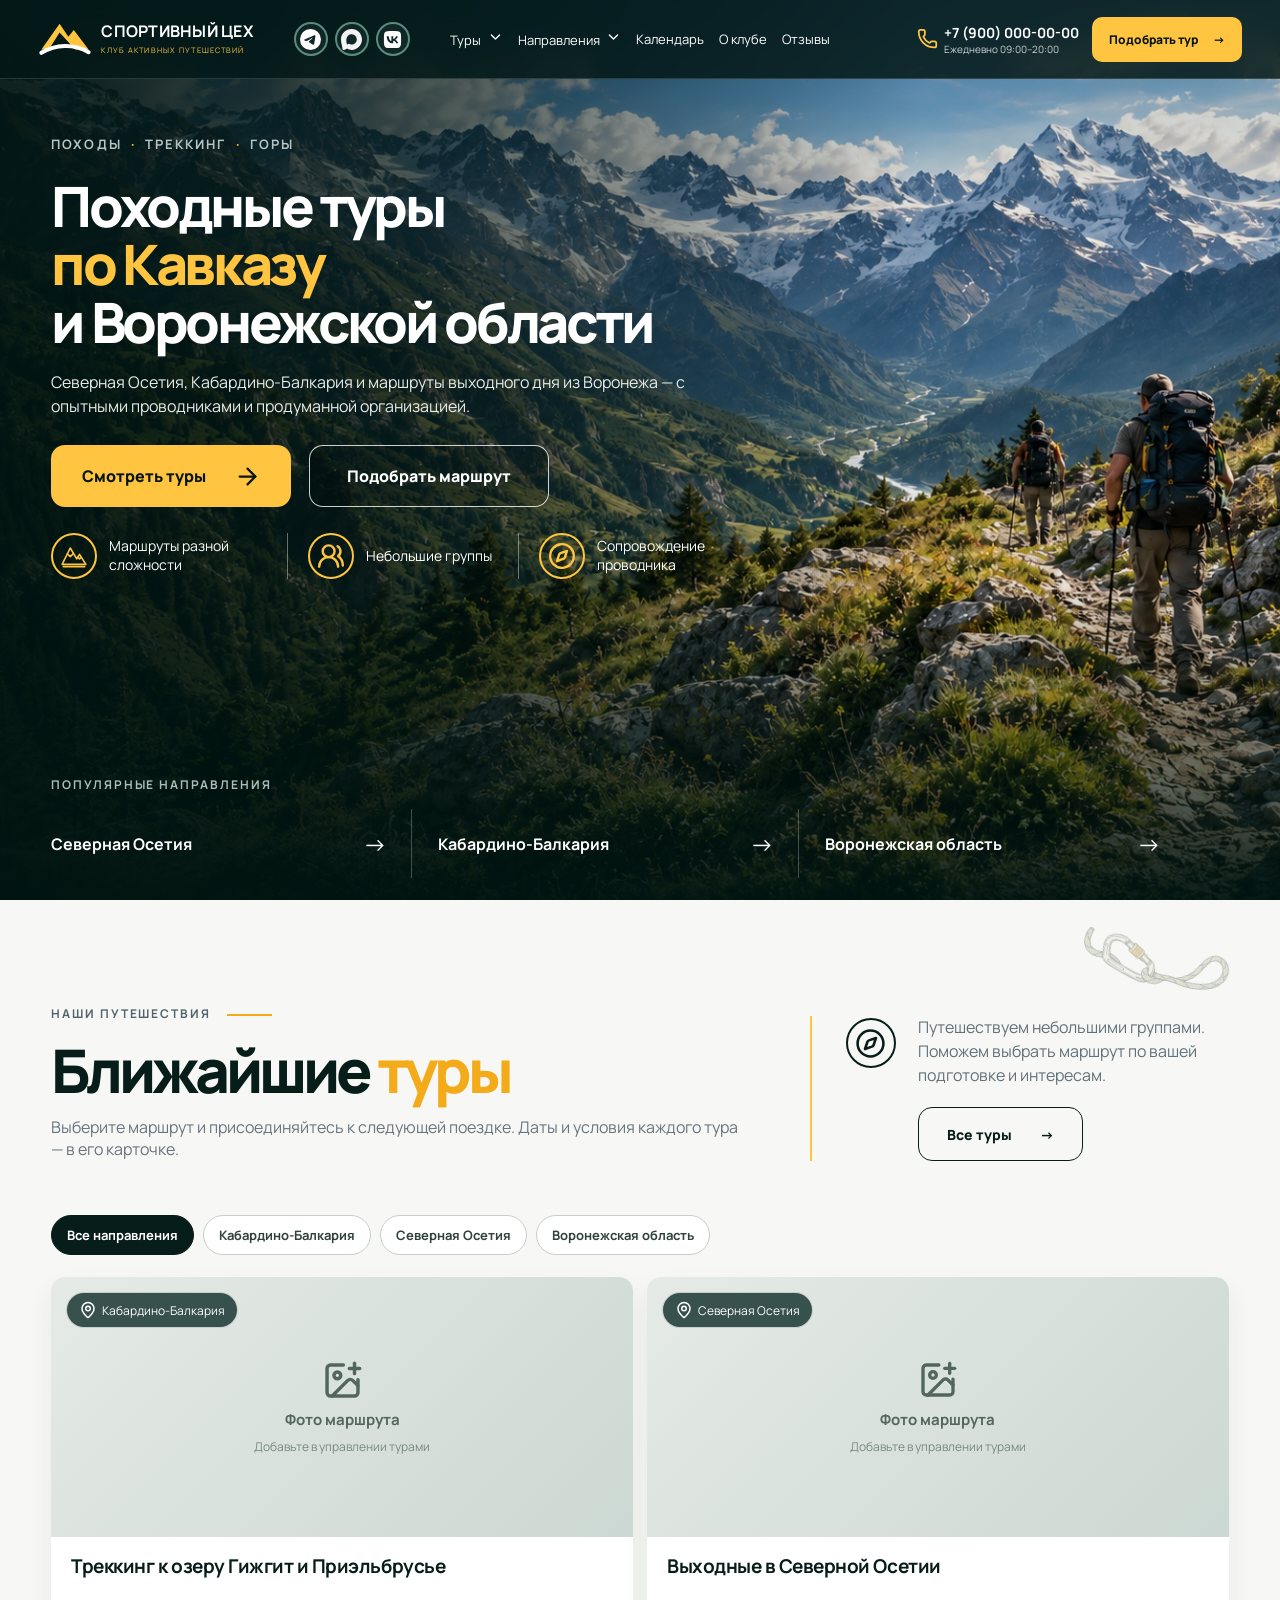
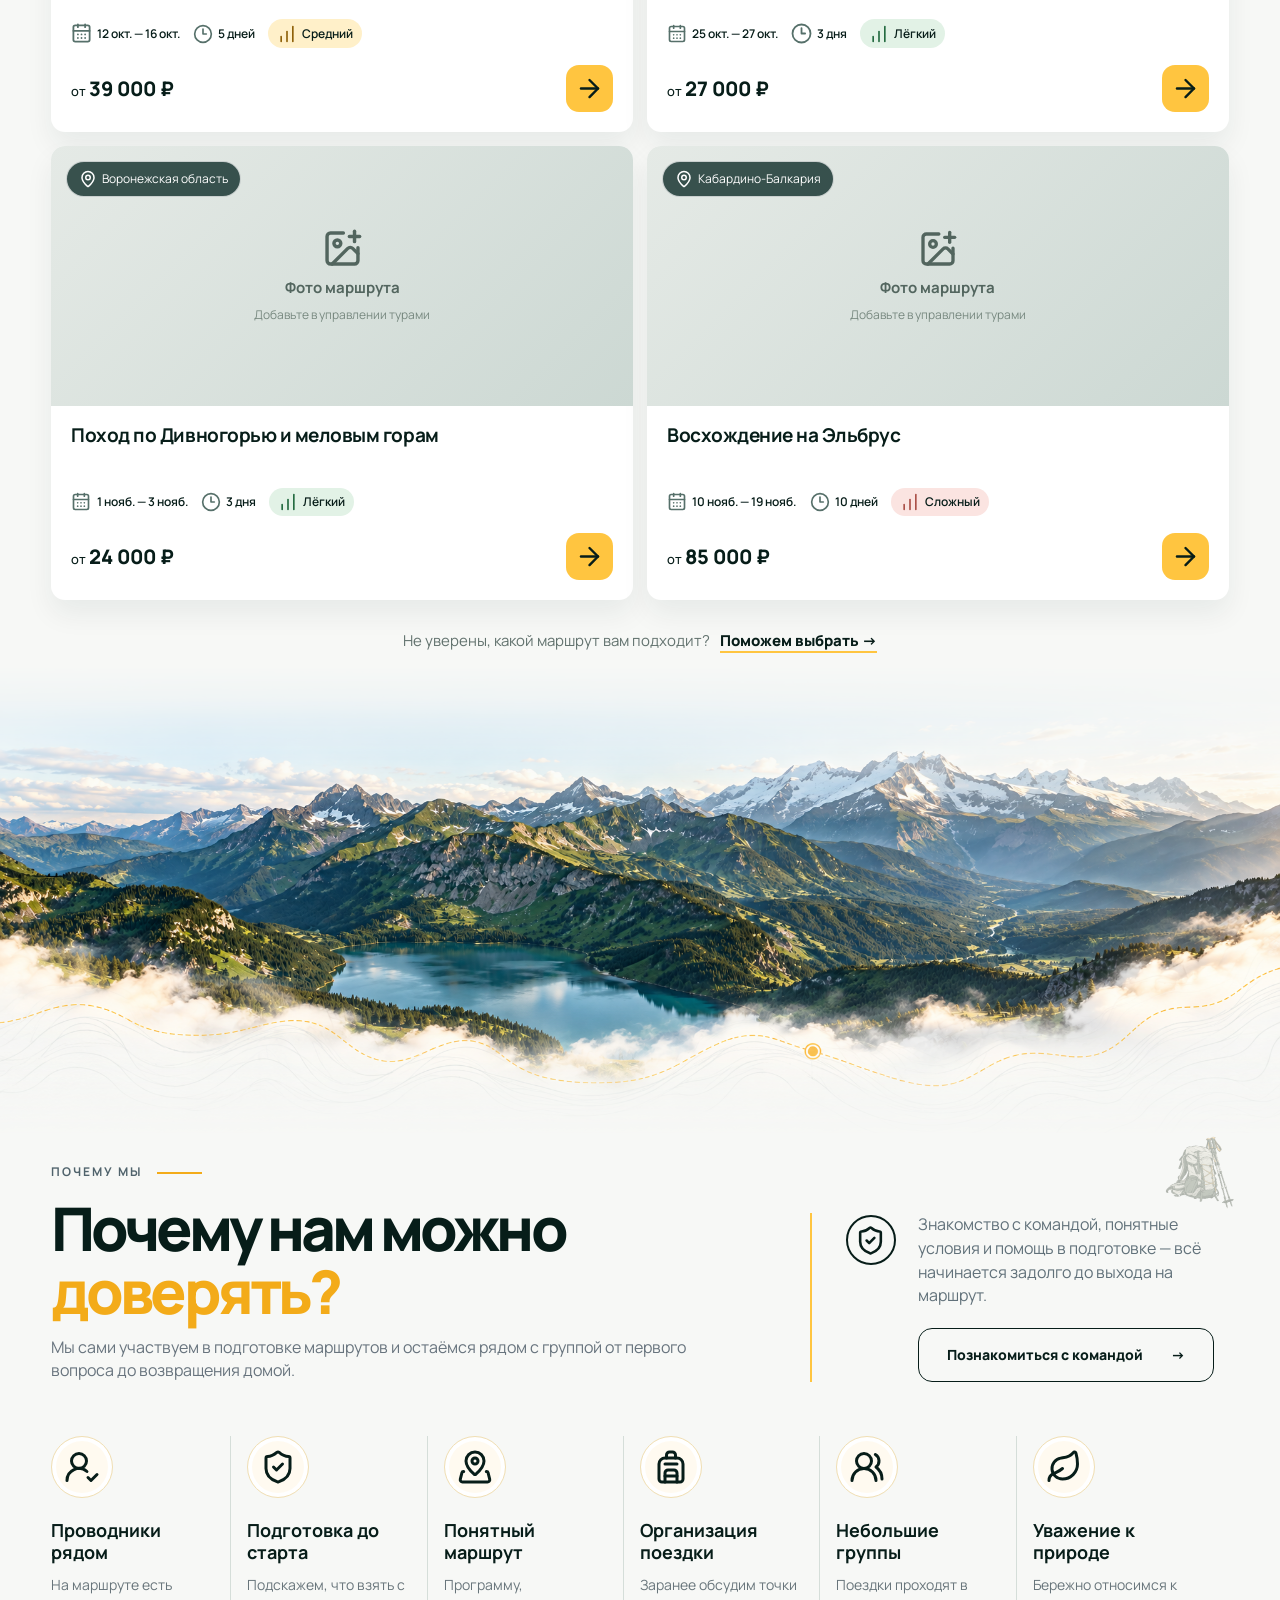
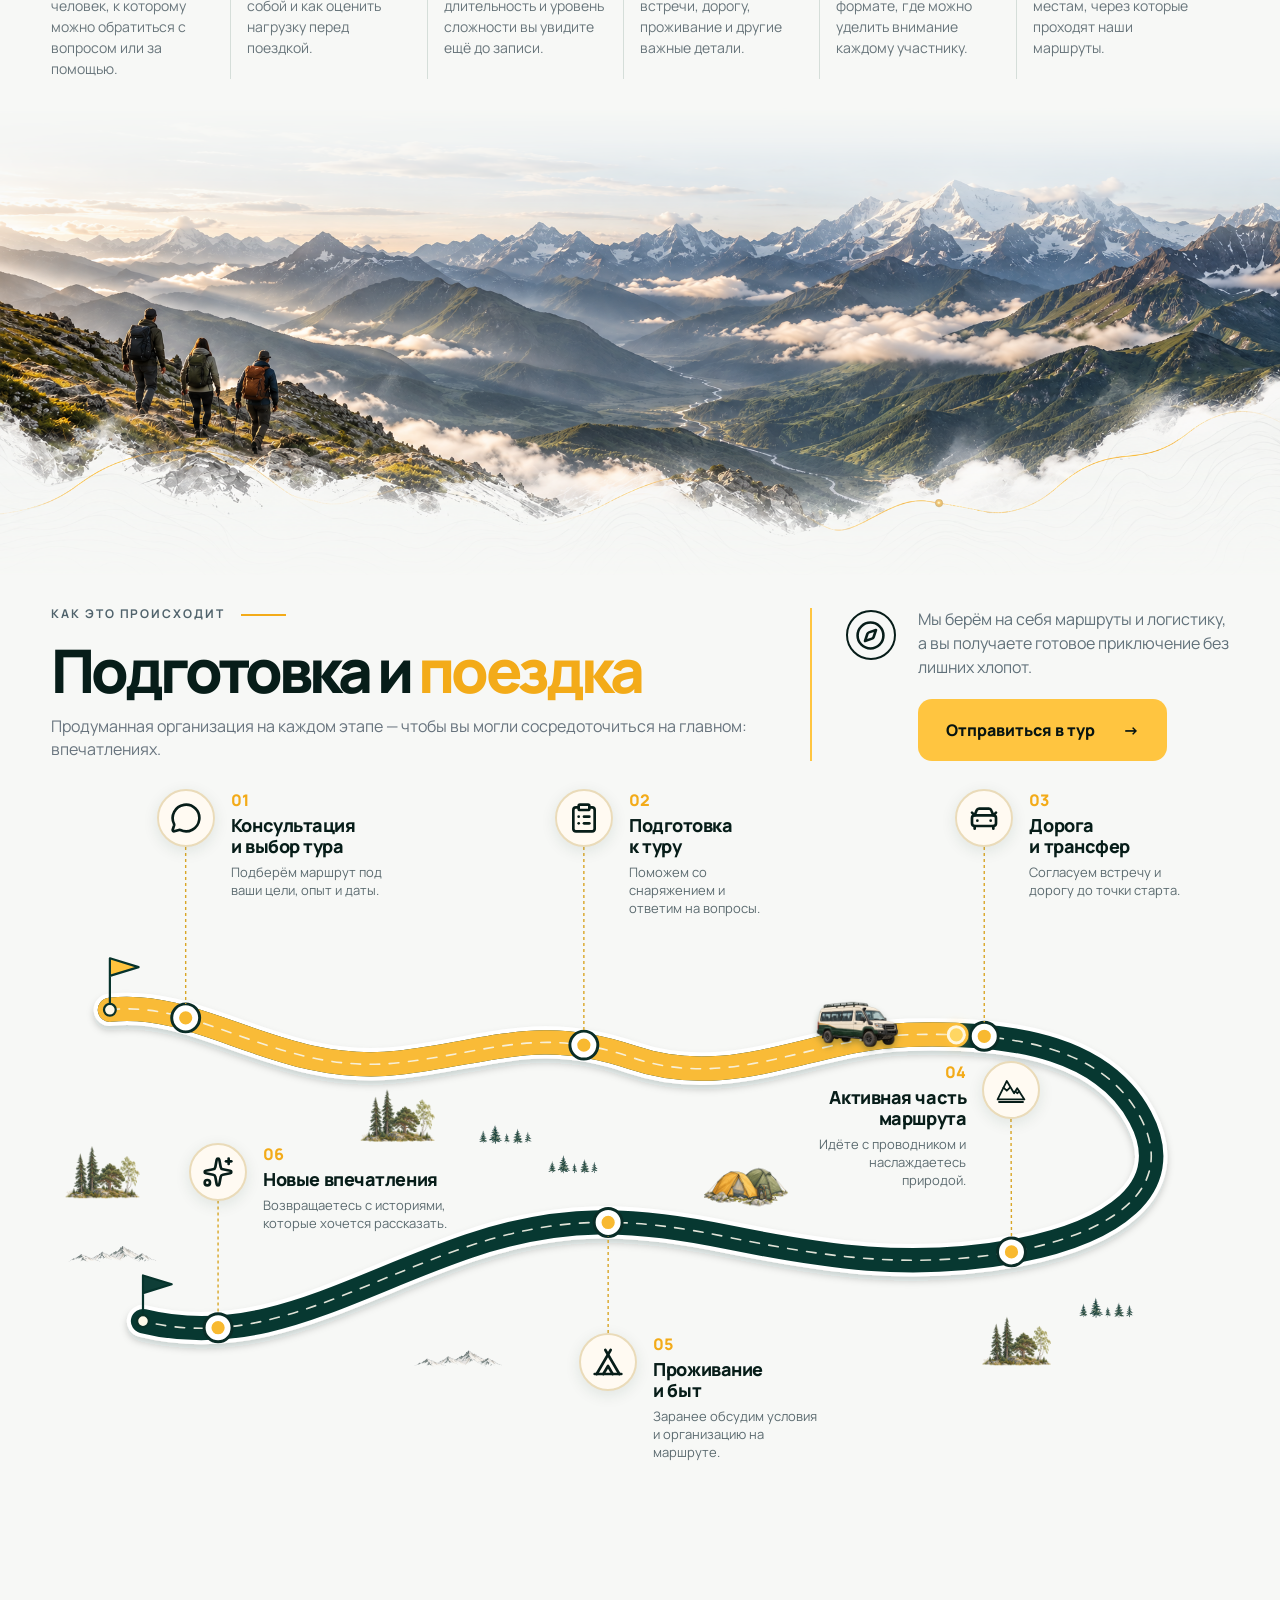
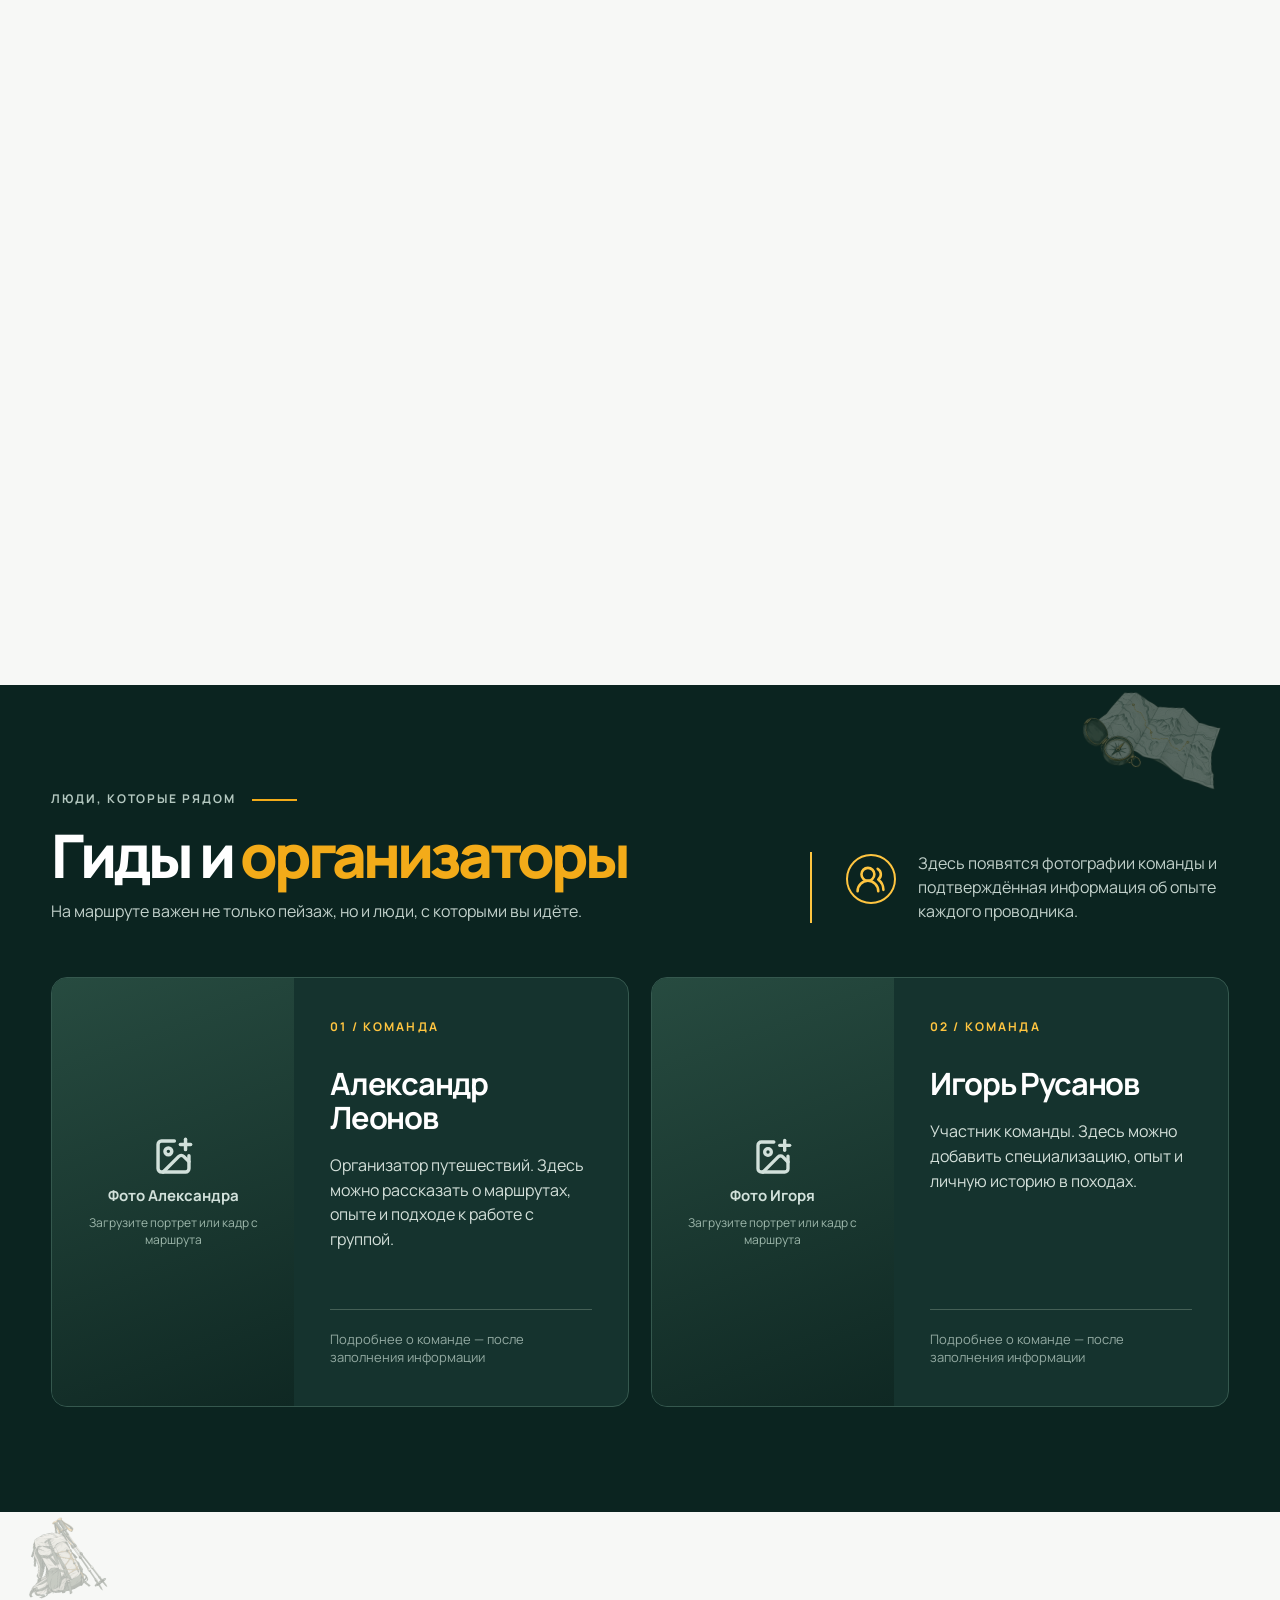
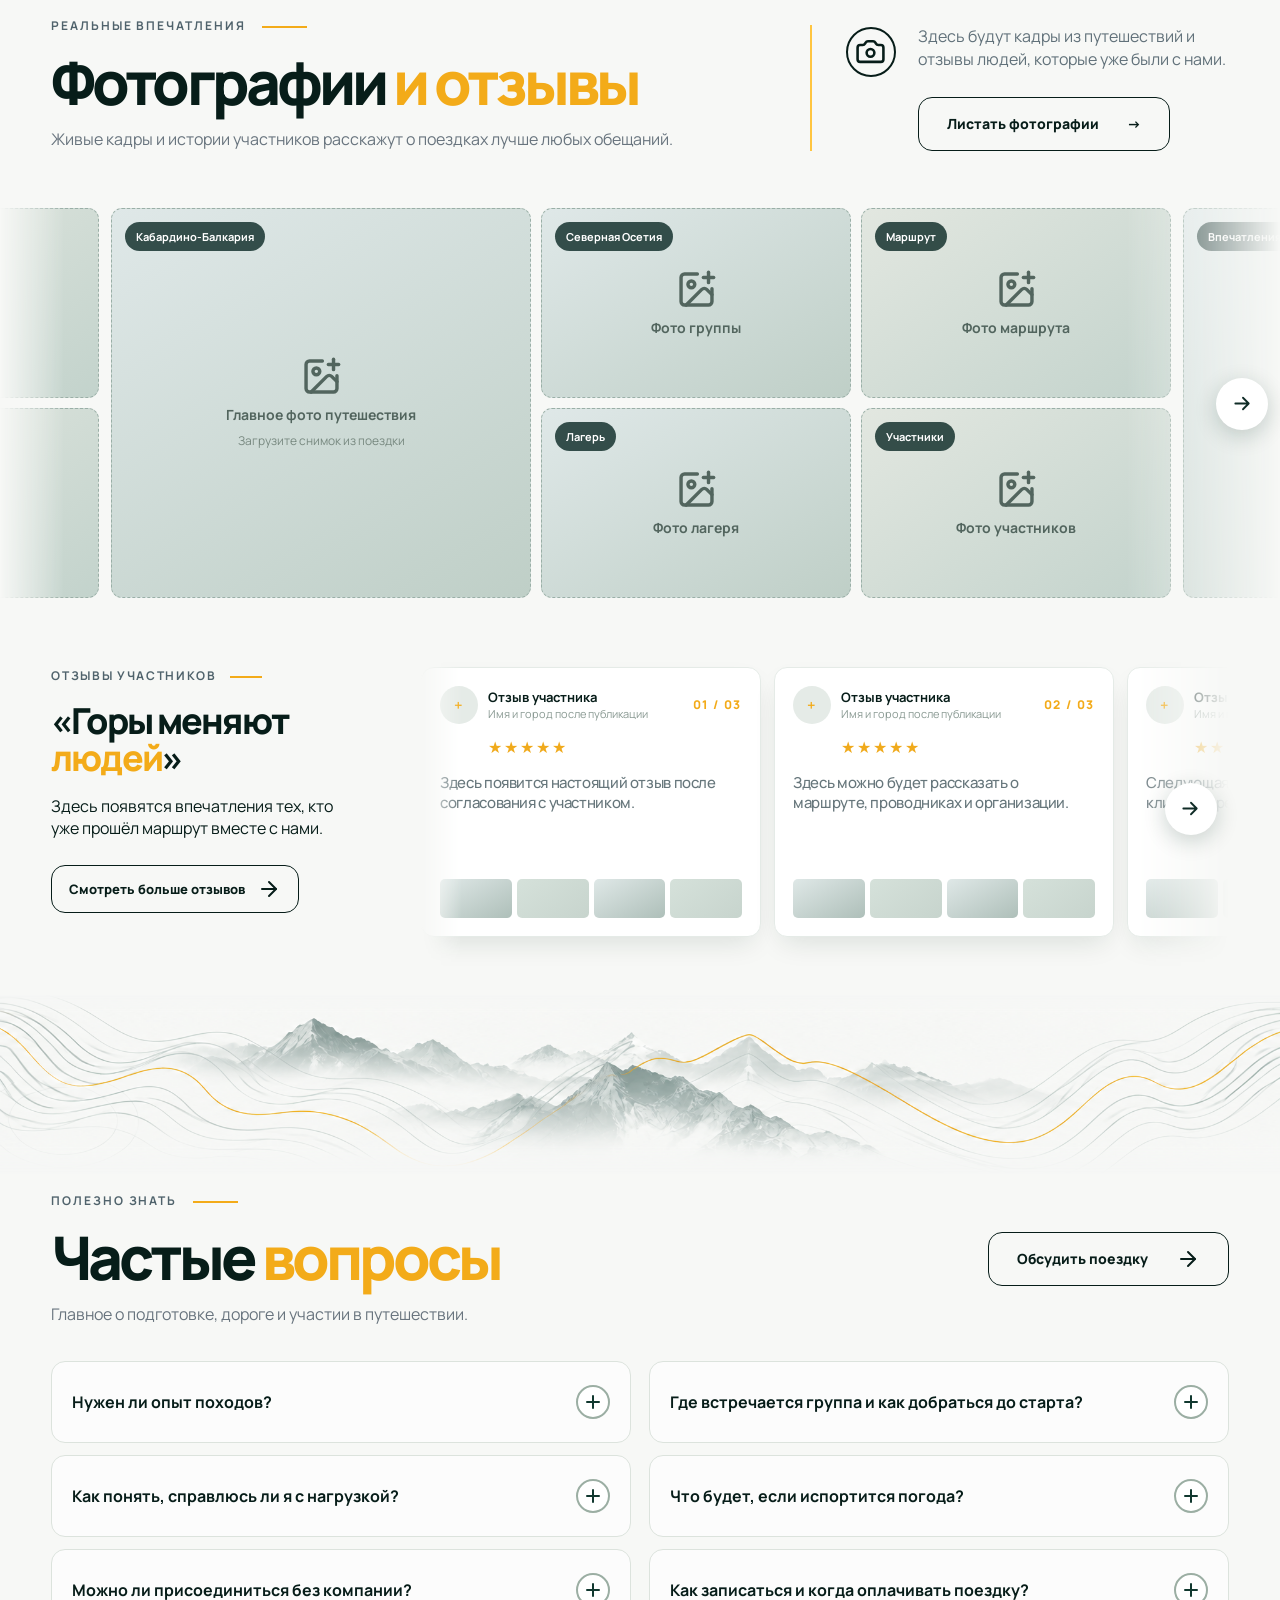
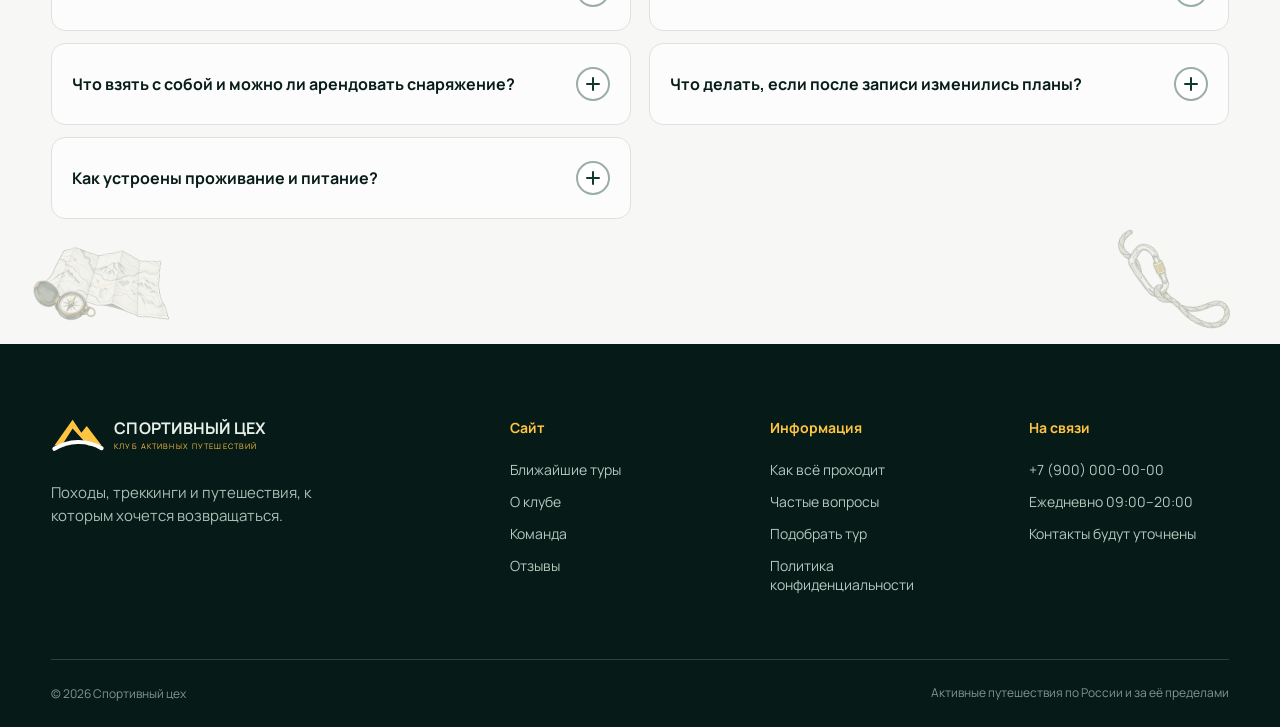
==== index.html @ b006fd0c "Make travel decor more visible and add three accents in clear spacing" ====
<!doctype html>
<html lang="ru">
<head>
  <meta charset="utf-8">
  <meta name="viewport" content="width=device-width, initial-scale=1">
  <meta name="theme-color" content="#071d19">
  <meta name="description" content="Походы и активные путешествия по Кавказу и Воронежской области со Спортивным цехом.">
  <title>Спортивный цех — походы и активные путешествия</title>
  <link rel="icon" type="image/svg+xml" href="data:image/svg+xml,%3Csvg xmlns='http://www.w3.org/2000/svg' viewBox='0 0 64 64'%3E%3Crect width='64' height='64' rx='13' fill='%23071d19'/%3E%3Cpath d='M7 45 27 15l9 13 6-7 16 24H43L27 24 14 45Z' fill='%23ffc540'/%3E%3Cpath d='M8 50c14-10 31-10 48 0' fill='none' stroke='white' stroke-width='5' stroke-linecap='round'/%3E%3C/svg%3E">
  <link rel="stylesheet" href="./styles.css?v=c138c7e121">
  <script>window.STATIC_PREVIEW=true</script><script defer src="./app.js?v=c138c7e121"></script>
</head>
<body>
  <svg class="transition-clips" width="0" height="0" aria-hidden="true" focusable="false">
    <defs>
      <clipPath id="tear-first" clipPathUnits="objectBoundingBox"><path d="M0 0 H1 V.35 C.975 .355 .96 .385 .94 .39 L.932 .384 C.912 .405 .886 .438 .865 .445 L.856 .44 C.83 .48 .80 .495 .778 .525 L.77 .519 C.748 .55 .718 .58 .692 .608 L.684 .602 C.655 .64 .63 .668 .597 .684 L.586 .677 C.554 .718 .522 .748 .487 .77 L.478 .762 C.454 .78 .429 .77 .407 .764 L.398 .769 C.368 .754 .342 .735 .312 .714 L.303 .719 C.276 .685 .252 .665 .231 .635 L.223 .642 C.197 .61 .171 .583 .149 .548 L.14 .555 C.113 .51 .085 .47 .064 .435 L.056 .44 C.04 .41 .018 .383 0 .345 Z"/></clipPath>
      <clipPath id="tear-second" clipPathUnits="objectBoundingBox"><path d="M0 0 H1 V.365 C.977 .38 .959 .403 .938 .428 L.93 .42 C.908 .45 .888 .469 .862 .494 L.853 .489 C.825 .526 .804 .548 .777 .575 L.769 .568 C.743 .613 .716 .632 .686 .658 L.676 .65 C.645 .689 .616 .721 .586 .743 L.576 .735 C.551 .77 .526 .787 .496 .796 L.485 .789 C.458 .806 .432 .796 .403 .783 L.395 .788 C.362 .774 .334 .746 .307 .718 L.298 .723 C.268 .684 .245 .657 .222 .625 L.213 .632 C.186 .593 .16 .562 .139 .528 L.13 .535 C.103 .493 .081 .459 .06 .423 L.052 .429 C.034 .4 .015 .382 0 .36 Z"/></clipPath>
      <clipPath id="tear-first-natural" clipPathUnits="objectBoundingBox"><path d="M0 0 H1 V.3398 L.9917 .3408 L.9833 .3525 L.9750 .3530 L.9667 .3654 L.9583 .3708 L.9500 .3944 L.9417 .3910 L.9333 .4026 L.9250 .4094 L.9167 .4233 L.9083 .4338 L.9000 .4458 L.8917 .4537 L.8833 .4629 L.8750 .4733 L.8667 .4837 L.8583 .4941 L.8500 .5001 L.8417 .5090 L.8333 .5155 L.8250 .5286 L.8167 .5351 L.8083 .5469 L.8000 .5505 L.7917 .5735 L.7833 .5708 L.7750 .5812 L.7667 .5906 L.7583 .6043 L.7500 .6063 L.7417 .6228 L.7333 .6253 L.7250 .6399 L.7167 .6377 L.7083 .6511 L.7000 .6502 L.6917 .6662 L.6833 .6642 L.6750 .6774 L.6667 .6736 L.6583 .6893 L.6500 .6887 L.6417 .7049 L.6333 .7102 L.6250 .7149 L.6167 .7119 L.6083 .7280 L.6000 .7251 L.5917 .7373 L.5833 .7306 L.5750 .7418 L.5667 .7374 L.5583 .7491 L.5500 .7426 L.5417 .7505 L.5333 .7439 L.5250 .7541 L.5167 .7446 L.5083 .7592 L.5000 .7533 L.4917 .7600 L.4833 .7568 L.4750 .7740 L.4667 .7713 L.4583 .7745 L.4500 .7684 L.4417 .7710 L.4333 .7675 L.4250 .7684 L.4167 .7619 L.4083 .7586 L.4000 .7533 L.3917 .7519 L.3833 .7488 L.3750 .7442 L.3667 .7392 L.3583 .7338 L.3500 .7325 L.3417 .7278 L.3333 .7253 L.3250 .7157 L.3167 .7212 L.3083 .7031 L.3000 .7018 L.2917 .6898 L.2833 .6849 L.2750 .6697 L.2667 .6670 L.2583 .6475 L.2500 .6514 L.2417 .6344 L.2333 .6310 L.2250 .6151 L.2167 .6157 L.2083 .6002 L.2000 .5986 L.1917 .5798 L.1833 .5787 L.1750 .5619 L.1667 .5618 L.1583 .5508 L.1500 .5378 L.1417 .5167 L.1333 .5151 L.1250 .4958 L.1167 .4929 L.1083 .4707 L.1000 .4671 L.0917 .4482 L.0833 .4480 L.0750 .4296 L.0667 .4266 L.0583 .4073 L.0500 .4061 L.0417 .3904 L.0333 .3890 L.0250 .3709 L.0167 .3666 L.0083 .3504 L.0000 .3528 Z"/></clipPath>
      <clipPath id="tear-second-natural" clipPathUnits="objectBoundingBox"><path d="M0 0 H1 V.3562 L.9917 .3595 L.9833 .3725 L.9750 .3747 L.9667 .3907 L.9583 .3956 L.9500 .4219 L.9417 .4148 L.9333 .4311 L.9250 .4345 L.9167 .4553 L.9083 .4601 L.9000 .4797 L.8917 .4818 L.8833 .5023 L.8750 .5072 L.8667 .5294 L.8583 .5317 L.8500 .5501 L.8417 .5509 L.8333 .5712 L.8250 .5736 L.8167 .5921 L.8083 .5910 L.8000 .6078 L.7917 .6182 L.7833 .6289 L.7750 .6246 L.7667 .6472 L.7583 .6476 L.7500 .6654 L.7417 .6692 L.7333 .6865 L.7250 .6874 L.7167 .7006 L.7083 .7018 L.7000 .7162 L.6917 .7182 L.6833 .7284 L.6750 .7271 L.6667 .7357 L.6583 .7376 L.6500 .7472 L.6417 .7483 L.6333 .7628 L.6250 .7550 L.6167 .7621 L.6083 .7668 L.6000 .7718 L.5917 .7736 L.5833 .7751 L.5750 .7787 L.5667 .7809 L.5583 .7841 L.5500 .7810 L.5417 .7814 L.5333 .7875 L.5250 .7911 L.5167 .7808 L.5083 .7885 L.5000 .7806 L.4917 .7837 L.4833 .7783 L.4750 .7930 L.4667 .7760 L.4583 .7792 L.4500 .7698 L.4417 .7757 L.4333 .7671 L.4250 .7713 L.4167 .7578 L.4083 .7601 L.4000 .7474 L.3917 .7519 L.3833 .7377 L.3750 .7389 L.3667 .7225 L.3583 .7256 L.3500 .7124 L.3417 .7163 L.3333 .7005 L.3250 .7022 L.3167 .6964 L.3083 .6918 L.3000 .6780 L.2917 .6792 L.2833 .6617 L.2750 .6618 L.2667 .6467 L.2583 .6413 L.2500 .6301 L.2417 .6265 L.2333 .6089 L.2250 .6074 L.2167 .5931 L.2083 .5905 L.2000 .5742 L.1917 .5700 L.1833 .5570 L.1750 .5552 L.1667 .5430 L.1583 .5462 L.1500 .5233 L.1417 .5174 L.1333 .5068 L.1250 .5000 L.1167 .4869 L.1083 .4760 L.1000 .4643 L.0917 .4555 L.0833 .4466 L.0750 .4353 L.0667 .4251 L.0583 .4137 L.0500 .4082 L.0417 .3990 L.0333 .3938 L.0250 .3812 L.0167 .3766 L.0083 .3661 L.0000 .3692 Z"/></clipPath>
    </defs>
  </svg>
  <header class="site-header" id="top">
    <div class="header-inner container">
      <a class="brand" href="./" aria-label="Спортивный цех — на главную">
        <svg class="brand-mark" viewBox="0 0 80 55" aria-hidden="true"><path d="M5 43 32 5l13 19 8-10 22 29H55L32 18 16 43Z" fill="#ffc540"/><path d="M5 48c21-13 48-14 70-1" fill="none" stroke="#fff" stroke-width="6" stroke-linecap="round"/></svg>
        <span class="brand-text"><strong>СПОРТИВНЫЙ ЦЕХ</strong><small>КЛУБ АКТИВНЫХ ПУТЕШЕСТВИЙ</small></span>
      </a>
      <div class="messengers header-messengers" aria-label="Мессенджеры"><a href="#contact" aria-label="Telegram — связаться"><span class="ui-icon icon-telegram" aria-hidden="true"></span></a><a href="#contact" aria-label="MAX — связаться"><span class="ui-icon icon-max" aria-hidden="true"></span></a><a href="#contact" aria-label="ВКонтакте — связаться"><span class="ui-icon icon-vk" aria-hidden="true"></span></a></div>
      <nav class="desktop-nav" aria-label="Основное меню">
        <details class="nav-dropdown"><summary>Туры <span class="chevron">⌄</span></summary><div class="nav-popover"><a href="#tours" data-tour-filter="all">Все туры</a><a href="#tours" data-tour-filter="Лёгкий">Для первого похода</a><a href="#tours" data-tour-filter="Средний">Походы средней сложности</a><a href="#tours" data-tour-filter="Сложный">Восхождения</a></div></details>
        <details class="nav-dropdown"><summary>Направления <span class="chevron">⌄</span></summary><div class="nav-popover"><a href="#tours" data-region="all">Все направления</a><a href="#tours" data-region="Кабардино-Балкария">Кабардино-Балкария</a><a href="#tours" data-region="Северная Осетия">Северная Осетия</a><a href="#tours" data-region="Воронежская область">Воронежская область</a></div></details>
        <a href="#tours">Календарь</a>
        <a href="#about">О клубе</a>
        <a href="#reviews">Отзывы</a>
      </nav>
      <div class="header-actions">
        <div class="header-phone"><strong>+7 (900) 000-00-00</strong><span>Ежедневно 09:00–20:00</span></div>
        <a class="button button-gold header-cta" href="#contact">Подобрать тур <span aria-hidden="true">→</span></a>
      </div>
      <button class="menu-toggle" type="button" aria-label="Открыть меню" aria-controls="mobile-menu" aria-expanded="false"><span></span><span></span><span></span></button>
    </div>
  </header>
  <div class="mobile-menu-backdrop" hidden></div>
  <nav class="mobile-nav" id="mobile-menu" aria-label="Мобильное меню" hidden><div class="mobile-nav-top"><span>МЕНЮ</span><button class="mobile-nav-close" type="button" aria-label="Закрыть меню">×</button></div><a href="#tours">Туры</a><a href="#tours">Направления</a><a href="#about">О клубе</a><a href="#guides">Гиды</a><a href="#reviews">Отзывы</a><a href="#faq">Вопросы</a><a href="#contact">Контакты</a><div class="messengers mobile-messengers" aria-label="Мессенджеры"><a href="#contact" aria-label="Telegram — связаться"><span class="ui-icon icon-telegram" aria-hidden="true"></span></a><a href="#contact" aria-label="MAX — связаться"><span class="ui-icon icon-max" aria-hidden="true"></span></a><a href="#contact" aria-label="ВКонтакте — связаться"><span class="ui-icon icon-vk" aria-hidden="true"></span></a></div></nav>

  <main>
    <section class="hero" aria-labelledby="hero-title">
      <div class="hero-shade"></div>
      <div class="container hero-content">
        <p class="eyebrow hero-eyebrow">ПОХОДЫ <b>·</b> ТРЕККИНГ <b>·</b> ГОРЫ</p>
        <h1 id="hero-title">Походные туры<br><em>по Кавказу</em><br>и Воронежской области</h1>
        <p class="hero-lead">Северная Осетия, Кабардино-Балкария и маршруты выходного дня из Воронежа — с опытными проводниками и продуманной организацией.</p>
        <div class="hero-buttons"><a class="button button-gold" href="#tours">Смотреть туры <span class="ui-icon icon-arrow-right button-arrow" aria-hidden="true"></span></a><a class="button button-outline-light" href="#contact">Подобрать маршрут</a></div>
        <div class="hero-features" aria-label="Особенности путешествий"><span><i>⌁</i> Маршруты разной сложности</span><span><i>♟</i> Небольшие группы</span><span><i>✧</i> Сопровождение проводника</span></div>
      </div>
      <div class="hero-bottom container"><div class="hero-destinations"><span class="eyebrow">ПОПУЛЯРНЫЕ НАПРАВЛЕНИЯ</span><div><a href="#tours">Северная Осетия <span>→</span></a><a href="#tours">Кабардино-Балкария <span>→</span></a><a href="#tours">Воронежская область <span>→</span></a></div></div></div>
    </section>
    <section class="section tours-section topo" id="tours">
      <div class="container">
        <div class="section-heading tours-heading"><div><p class="eyebrow">НАШИ ПУТЕШЕСТВИЯ <span class="eyebrow-line"></span></p><h2>Ближайшие <em>туры</em></h2><p class="section-lead">Выберите маршрут и присоединяйтесь к следующей поездке. Даты и условия каждого тура — в его карточке.</p></div><div class="section-aside"><span class="aside-symbol">✧</span><p>Путешествуем небольшими группами. Поможем выбрать маршрут по вашей подготовке и интересам.</p><a class="button button-line" href="/tours">Все туры <span aria-hidden="true">→</span></a></div></div>
        <div class="tour-toolbar"><div class="filter-chips" role="group" aria-label="Фильтр туров"><button type="button" class="chip active" data-region="all">Все направления</button><button type="button" class="chip" data-region="Кабардино-Балкария">Кабардино-Балкария</button><button type="button" class="chip" data-region="Северная Осетия">Северная Осетия</button><button type="button" class="chip" data-region="Воронежская область">Воронежская область</button></div></div>
        <div class="tour-grid" id="tour-grid" aria-live="polite"></div>
        <div class="tours-bottom"><span>Не уверены, какой маршрут вам подходит?</span><a href="#contact">Поможем выбрать <span aria-hidden="true">→</span></a></div>
      </div>
    </section>
    <div class="section-transition panoramic-transition" data-photo-slot="toursPanorama" aria-hidden="true"></div>

    <section class="section trust-section topo" id="about">
      <div class="container"><div class="section-heading"><div><p class="eyebrow">ПОЧЕМУ МЫ <span class="eyebrow-line"></span></p><h2>Почему нам можно<br><em>доверять?</em></h2><p class="section-lead">Мы сами участвуем в подготовке маршрутов и остаёмся рядом с группой от первого вопроса до возвращения домой.</p></div><div class="section-aside"><span class="aside-symbol">△</span><p>Знакомство с командой, понятные условия и помощь в подготовке — всё начинается задолго до выхода на маршрут.</p><a class="button button-line" href="#guides">Познакомиться с командой <span aria-hidden="true">→</span></a></div></div>
      <div class="trust-grid"><article class="trust-item"><span class="round-icon">01</span><h3>Проводники рядом</h3><p>На маршруте есть человек, к которому можно обратиться с вопросом или за помощью.</p></article><article class="trust-item"><span class="round-icon">02</span><h3>Подготовка до старта</h3><p>Подскажем, что взять с собой и как оценить нагрузку перед поездкой.</p></article><article class="trust-item"><span class="round-icon">03</span><h3>Понятный маршрут</h3><p>Программу, длительность и уровень сложности вы увидите ещё до записи.</p></article><article class="trust-item"><span class="round-icon">04</span><h3>Организация поездки</h3><p>Заранее обсудим точки встречи, дорогу, проживание и другие важные детали.</p></article><article class="trust-item"><span class="round-icon">05</span><h3>Небольшие группы</h3><p>Поездки проходят в формате, где можно уделить внимание каждому участнику.</p></article><article class="trust-item"><span class="round-icon">06</span><h3>Уважение к природе</h3><p>Бережно относимся к местам, через которые проходят наши маршруты.</p></article></div></div>
      <div class="wide-media-placeholder panoramic-transition" data-photo-slot="trustPanorama" aria-hidden="true"></div>
    </section>
    <section class="section journey-section topo" id="process">
      <div class="journey-scroll-stage" id="journey-scroll-stage"><div class="journey-sticky-frame"><div class="container">
        <div class="section-heading">
          <div><p class="eyebrow">КАК ЭТО ПРОИСХОДИТ <span class="eyebrow-line"></span></p><h2>Подготовка и <em>поездка</em></h2><p class="section-lead">Продуманная организация на каждом этапе — чтобы вы могли сосредоточиться на главном: впечатлениях.</p></div>
          <div class="section-aside"><span class="aside-symbol">✳</span><p>Мы берём на себя маршруты и логистику, а вы получаете готовое приключение без лишних хлопот.</p><a class="button button-gold" href="#contact">Отправиться в тур <span aria-hidden="true">→</span></a></div>
        </div>
        <div class="route-map" id="route-map" aria-label="Путь от выбора тура до возвращения домой">
          <svg class="route-art" viewBox="0 0 1600 700" role="img" aria-label="Извилистая дорога с шестью остановками">
            <defs>
              <path id="journey-road-shape" d="M80 188 C205 174 310 278 472 260 C600 245 665 210 790 253 C925 299 1034 226 1164 222 C1320 217 1433 245 1480 334 C1533 433 1437 491 1315 515 C1167 543 1045 522 925 498 C792 470 695 466 568 509 C408 563 282 650 125 611" />
              <filter id="road-shadow" x="-10%" y="-60%" width="120%" height="220%"><feDropShadow dx="0" dy="6" stdDeviation="5" flood-color="#0b2d26" flood-opacity=".19"/></filter>
            </defs>
            <g class="map-landmarks" aria-hidden="true">
              <image href="./assets/map-mixed-trees.png" x="14" y="365" width="112" height="88"/><image href="./assets/map-mixed-trees.png" x="415" y="290" width="112" height="84"/><image href="./assets/map-mixed-trees.png" x="1260" y="600" width="104" height="77"/>
              <image href="./assets/map-mountains.png" x="20" y="488" width="126" height="64"/><image href="./assets/map-mountains.png" x="490" y="630" width="126" height="64"/>
              <image href="./assets/map-trees.png" x="565" y="335" width="105" height="44"/><image href="./assets/map-trees.png" x="660" y="377" width="99" height="42"/><image href="./assets/map-trees.png" x="1380" y="570" width="108" height="46"/>
              <image href="./assets/map-camp.png" x="870" y="390" width="147" height="80"/>
            </g>
            <use href="#journey-road-shape" class="road-halo"/><use href="#journey-road-shape" class="road-green"/><use href="#journey-road-shape" id="route-progress-path" class="road-progress"/><use href="#journey-road-shape" class="road-centerline"/>
            <circle id="route-progress-tip" class="route-progress-tip" cx="80" cy="188" r="11"/><image class="map-road-car" href="./assets/map-transfer.png" x="1018" y="169" width="155" height="75"/>
            <g class="route-markers"><g transform="translate(183 199)"><circle class="marker-outer" r="19"/><circle class="marker-inner" r="10"/></g><g transform="translate(724 236)"><circle class="marker-outer" r="19"/><circle class="marker-inner" r="10"/></g><g transform="translate(1268 224)"><circle class="marker-outer" r="19"/><circle class="marker-inner" r="10"/></g><g transform="translate(1305 517)"><circle class="marker-outer" r="19"/><circle class="marker-inner" r="10"/></g><g transform="translate(757 477)"><circle class="marker-outer" r="19"/><circle class="marker-inner" r="10"/></g><g transform="translate(227 620)"><circle class="marker-outer" r="19"/><circle class="marker-inner" r="10"/></g></g>
            <g class="route-flags"><path d="M80 188V118l39 12-39 12"/><circle class="flag-base" cx="80" cy="188" r="8"/><path d="M125 611v-62l39 12-39 12" class="finish-flag"/><circle class="flag-base" cx="125" cy="611" r="8"/></g>
          </svg>
          <svg class="mobile-route-art" viewBox="0 0 112 1260" role="img" aria-label="Шесть этапов путешествия на извилистом маршруте">
            <defs><path id="journey-mobile-shape" d="M52 38 L52 78 C82 138 82 206 52 278 C22 346 22 412 52 478 C82 548 82 612 52 678 C22 746 22 812 52 878 C82 946 82 1012 52 1078 C22 1143 27 1190 60 1220"/></defs>
            <use href="#journey-mobile-shape" class="road-halo"/><use href="#journey-mobile-shape" class="road-green"/><use href="#journey-mobile-shape" id="route-mobile-progress-path" class="road-progress"/><use href="#journey-mobile-shape" class="road-centerline"/>
            <circle id="route-mobile-progress-tip" class="route-progress-tip" cx="52" cy="38" r="11"/>
            <g class="mobile-route-markers"><circle cx="52" cy="78" r="14"/><circle cx="52" cy="278" r="14"/><circle cx="52" cy="478" r="14"/><circle cx="52" cy="678" r="14"/><circle cx="52" cy="878" r="14"/><circle cx="52" cy="1078" r="14"/></g>
            <g class="mobile-start-flag" aria-hidden="true"><path class="mobile-flag-pole" d="M52 38V4"/><path class="mobile-flag-cloth" d="M52 4l23 8-23 9z"/></g>
            <g class="mobile-finish-flag" aria-hidden="true"><path class="mobile-flag-pole" d="M60 1220v-58"/><path class="mobile-flag-cloth" d="M60 1163l32 11-32 12z"/><circle class="mobile-flag-base" cx="60" cy="1220" r="7"/></g>
          </svg>
          <div class="mobile-map-decor" aria-hidden="true"><img class="mobile-decor-mountains" src="./assets/map-mountains.png" alt="" draggable="false"><img class="mobile-decor-trees" src="./assets/map-trees.png" alt="" draggable="false"><img class="mobile-decor-camp" src="./assets/map-camp.png" alt="" draggable="false"><img class="mobile-decor-forest" src="./assets/map-mixed-trees.png" alt="" draggable="false"></div>
          <svg class="map-connectors" aria-hidden="true"><line/><line/><line/><line/><line/><line/></svg>
          <div class="route-steps">
            <article class="map-step map-step-1"><span class="map-step-icon"><span class="ui-icon icon-message-circle" aria-hidden="true"></span></span><div><span class="map-step-number">01</span><h3>Консультация<br>и выбор тура</h3><p>Подберём маршрут под ваши цели, опыт и даты.</p></div></article>
            <article class="map-step map-step-2"><span class="map-step-icon"><span class="ui-icon icon-clipboard-list" aria-hidden="true"></span></span><div><span class="map-step-number">02</span><h3>Подготовка<br>к туру</h3><p>Поможем со снаряжением и ответим на вопросы.</p></div></article>
            <article class="map-step map-step-3"><span class="map-step-icon"><span class="ui-icon icon-car-front" aria-hidden="true"></span></span><div><span class="map-step-number">03</span><h3>Дорога<br>и трансфер</h3><p>Согласуем встречу и дорогу до точки старта.</p></div></article>
            <article class="map-step map-step-4"><span class="map-step-icon"><span class="ui-icon icon-mountain" aria-hidden="true"></span></span><div><span class="map-step-number">04</span><h3>Активная часть маршрута</h3><p>Идёте с проводником и наслаждаетесь природой.</p></div></article>
            <article class="map-step map-step-5"><span class="map-step-icon"><span class="ui-icon icon-tent" aria-hidden="true"></span></span><div><span class="map-step-number">05</span><h3>Проживание<br>и быт</h3><p>Заранее обсудим условия и организацию на маршруте.</p></div></article>
            <article class="map-step map-step-6"><span class="map-step-icon"><span class="ui-icon icon-sparkles" aria-hidden="true"></span></span><div><span class="map-step-number">06</span><h3>Новые впечатления</h3><p>Возвращаетесь с историями, которые хочется рассказать.</p></div></article>
          </div>
        </div>
      </div></div></div>
    </section>

    <section class="section guides-section" id="guides"><div class="container"><div class="section-heading"><div><p class="eyebrow">ЛЮДИ, КОТОРЫЕ РЯДОМ <span class="eyebrow-line"></span></p><h2>Гиды и <em>организаторы</em></h2><p class="section-lead">На маршруте важен не только пейзаж, но и люди, с которыми вы идёте.</p></div><div class="section-aside"><span class="aside-symbol">✺</span><p>Здесь появятся фотографии команды и подтверждённая информация об опыте каждого проводника.</p></div></div><div class="guide-grid"><article class="guide-card"><div class="guide-photo media-placeholder" data-photo-slot="guideAlexander"><span class="placeholder-mark">＋</span><strong>Фото Александра</strong><small>Загрузите портрет или кадр с маршрута</small></div><div class="guide-copy"><span class="guide-number">01 / КОМАНДА</span><h3>Александр Леонов</h3><p>Организатор путешествий. Здесь можно рассказать о маршрутах, опыте и подходе к работе с группой.</p><span class="guide-detail">Подробнее о команде — после заполнения информации</span></div></article><article class="guide-card"><div class="guide-photo media-placeholder" data-photo-slot="guideIgor"><span class="placeholder-mark">＋</span><strong>Фото Игоря</strong><small>Загрузите портрет или кадр с маршрута</small></div><div class="guide-copy"><span class="guide-number">02 / КОМАНДА</span><h3>Игорь Русанов</h3><p>Участник команды. Здесь можно добавить специализацию, опыт и личную историю в походах.</p><span class="guide-detail">Подробнее о команде — после заполнения информации</span></div></article></div></div></section>

    <section class="section reviews-section topo" id="reviews">
      <div class="container">
        <div class="section-heading">
          <div><p class="eyebrow">РЕАЛЬНЫЕ ВПЕЧАТЛЕНИЯ <span class="eyebrow-line"></span></p><h2>Фотографии <em>и отзывы</em></h2><p class="section-lead">Живые кадры и истории участников расскажут о поездках лучше любых обещаний.</p></div>
          <div class="section-aside"><span class="aside-symbol">▣</span><p>Здесь будут кадры из путешествий и отзывы людей, которые уже были с нами.</p><a class="button button-line" href="#gallery-carousel">Листать фотографии <span aria-hidden="true">→</span></a></div>
        </div>
        <div class="gallery-carousel" id="gallery-carousel" data-carousel>
          <div class="gallery-viewport" data-carousel-track tabindex="0" aria-label="Фотографии путешествий — перетаскивайте или листайте">
            <div class="gallery-page"><div class="gallery-photo gallery-main media-placeholder" data-photo-slot="gallery1" data-label="Кабардино-Балкария"><span class="placeholder-mark">＋</span><strong>Главное фото путешествия</strong><small>Загрузите снимок из поездки</small></div><div class="gallery-mosaic"><div class="gallery-photo media-placeholder" data-photo-slot="gallery2" data-label="Северная Осетия"><span class="placeholder-mark">＋</span><strong>Фото группы</strong></div><div class="gallery-photo media-placeholder" data-photo-slot="gallery3" data-label="Маршрут"><span class="placeholder-mark">＋</span><strong>Фото маршрута</strong></div><div class="gallery-photo media-placeholder" data-photo-slot="gallery4" data-label="Лагерь"><span class="placeholder-mark">＋</span><strong>Фото лагеря</strong></div><div class="gallery-photo media-placeholder" data-photo-slot="gallery5" data-label="Участники"><span class="placeholder-mark">＋</span><strong>Фото участников</strong></div></div></div>
            <div class="gallery-page"><div class="gallery-photo gallery-main media-placeholder" data-photo-slot="gallery6" data-label="Впечатления"><span class="placeholder-mark">＋</span><strong>Следующее путешествие</strong></div><div class="gallery-mosaic"><div class="gallery-photo media-placeholder" data-photo-slot="gallery7" data-label="Горы"><span class="placeholder-mark">＋</span><strong>Фото гор</strong></div><div class="gallery-photo media-placeholder" data-photo-slot="gallery8" data-label="Поход"><span class="placeholder-mark">＋</span><strong>Фото похода</strong></div><div class="gallery-photo media-placeholder" data-photo-slot="gallery9" data-label="Команда"><span class="placeholder-mark">＋</span><strong>Фото команды</strong></div><div class="gallery-photo media-placeholder" data-photo-slot="gallery10" data-label="Природа"><span class="placeholder-mark">＋</span><strong>Фото природы</strong></div></div></div>
          </div>
          <div class="carousel-side-controls"><button type="button" class="carousel-arrow" data-carousel-next aria-label="Листать фотографии вправо"><svg viewBox="0 0 24 24" aria-hidden="true"><path d="M4.5 12h14m-6-6 6 6-6 6"/></svg></button></div>
        </div>
        <div class="review-layout">
          <div class="review-intro"><p class="eyebrow">ОТЗЫВЫ УЧАСТНИКОВ <span class="eyebrow-line"></span></p><h3><span>«Горы меняют</span><br><em>людей<span class="closing-quote">»</span></em></h3><p>Здесь появятся впечатления тех, кто уже прошёл маршрут вместе с нами.</p><a class="button button-line reviews-more" id="more-reviews" href="#reviews">Смотреть больше отзывов <span class="ui-icon icon-arrow-right button-arrow" aria-hidden="true"></span></a></div>
          <div class="review-carousel" data-carousel>
            <div class="review-viewport" data-carousel-track tabindex="0" aria-label="Отзывы участников">
              <article class="review-card"><div class="review-person"><span class="review-avatar">＋</span><div><strong>Отзыв участника</strong><small>Имя и город после публикации</small></div><span class="review-date">01 / 03</span></div><div class="review-stars" aria-label="Место для оценки">★★★★★</div><blockquote>Здесь появится настоящий отзыв после согласования с участником.</blockquote><div class="review-thumbs"><span></span><span></span><span></span><span></span></div></article>
              <article class="review-card"><div class="review-person"><span class="review-avatar">＋</span><div><strong>Отзыв участника</strong><small>Имя и город после публикации</small></div><span class="review-date">02 / 03</span></div><div class="review-stars" aria-label="Место для оценки">★★★★★</div><blockquote>Здесь можно будет рассказать о маршруте, проводниках и организации.</blockquote><div class="review-thumbs"><span></span><span></span><span></span><span></span></div></article>
              <article class="review-card"><div class="review-person"><span class="review-avatar">＋</span><div><strong>Отзыв участника</strong><small>Имя и город после публикации</small></div><span class="review-date">03 / 03</span></div><div class="review-stars" aria-label="Место для оценки">★★★★★</div><blockquote>Следующая история появится здесь, когда клиент передаст её для сайта.</blockquote><div class="review-thumbs"><span></span><span></span><span></span><span></span></div></article>
            </div>
            <div class="carousel-side-controls"><button type="button" class="carousel-arrow" data-carousel-next aria-label="Листать отзывы вправо"><svg viewBox="0 0 24 24" aria-hidden="true"><path d="M4.5 12h14m-6-6 6 6-6 6"/></svg></button></div>
          </div>
        </div>
      </div>
    </section>

    <div class="reviews-faq-transition" aria-hidden="true"></div>
    <section class="section faq-section topo" id="faq">
      <div class="container faq-layout">
        <div class="section-heading faq-heading"><div><p class="eyebrow">ПОЛЕЗНО ЗНАТЬ <span class="eyebrow-line"></span></p><h2>Частые <em>вопросы</em></h2><p class="section-lead">Главное о подготовке, дороге и участии в путешествии.</p></div><a class="button button-line" href="#contact">Обсудить поездку <span class="ui-icon icon-arrow-right button-arrow" aria-hidden="true"></span></a></div>
        <div class="faq-list">
          <div class="faq-column">
          <div class="faq-item"><button type="button" class="faq-question" aria-expanded="false" aria-controls="faq-answer-1">Нужен ли опыт походов?<span class="faq-toggle" aria-hidden="true"></span></button><div class="faq-answer" id="faq-answer-1"><div class="faq-answer-inner"><p>Не для каждого маршрута нужен походный опыт. Поездка выходного дня, многодневный треккинг и восхождение требуют разной подготовки. Расскажите организатору, как часто вы ходите пешком и бывали ли в горах: это поможет подобрать подходящую нагрузку, а не ориентироваться только на красивые фотографии.</p></div></div></div>
          <div class="faq-item"><button type="button" class="faq-question" aria-expanded="false" aria-controls="faq-answer-2">Как понять, справлюсь ли я с нагрузкой?<span class="faq-toggle" aria-hidden="true"></span></button><div class="faq-answer" id="faq-answer-2"><div class="faq-answer-inner"><p>Обратите внимание на длительность переходов, набор высоты, вес рюкзака и условия ночёвок. Одной отметки «лёгкий» или «средний» недостаточно для полной оценки. До записи уточните эти детали у организатора и честно расскажите о своей подготовке и ограничениях.</p></div></div></div>
          <div class="faq-item"><button type="button" class="faq-question" aria-expanded="false" aria-controls="faq-answer-3">Можно ли присоединиться без компании?<span class="faq-toggle" aria-hidden="true"></span></button><div class="faq-answer" id="faq-answer-3"><div class="faq-answer-inner"><p>Да, можно записаться одному и присоединиться к группе. Необязательно искать попутчика заранее. Перед поездкой уточните у организатора состав группы, формат знакомства и варианты размещения — особенно если для вас важно отдельное проживание.</p></div></div></div>
          <div class="faq-item"><button type="button" class="faq-question" aria-expanded="false" aria-controls="faq-answer-4">Что взять с собой и можно ли арендовать снаряжение?<span class="faq-toggle" aria-hidden="true"></span></button><div class="faq-answer" id="faq-answer-4"><div class="faq-answer-inner"><p>Список вещей зависит от сезона, высоты и формата поездки. Перед покупками запросите список для выбранного тура: для прогулки налегке и похода с палатками он будет разным. Возможность аренды, наличие нужных размеров и стоимость снаряжения необходимо согласовать отдельно.</p></div></div></div>
          <div class="faq-item"><button type="button" class="faq-question" aria-expanded="false" aria-controls="faq-answer-5">Как устроены проживание и питание?<span class="faq-toggle" aria-hidden="true"></span></button><div class="faq-answer" id="faq-answer-5"><div class="faq-answer-inner"><p>Условия определяются программой конкретного тура: заранее уточните тип размещения, удобства и то, какие приёмы пищи входят в стоимость. Если у вас есть особенности питания, сообщите о них до бронирования — возможность их учесть нужно подтвердить с организатором.</p></div></div></div>
          </div>
          <div class="faq-column">
          <div class="faq-item"><button type="button" class="faq-question" aria-expanded="false" aria-controls="faq-answer-6">Где встречается группа и как добраться до старта?<span class="faq-toggle" aria-hidden="true"></span></button><div class="faq-answer" id="faq-answer-6"><div class="faq-answer-inner"><p>Место и время встречи зависят от направления и программы. До покупки билетов согласуйте с организатором время прибытия, точку сбора и обратный выезд. Отдельно уточните, входит ли трансфер в стоимость или дорогу до места встречи нужно организовать самостоятельно.</p></div></div></div>
          <div class="faq-item"><button type="button" class="faq-question" aria-expanded="false" aria-controls="faq-answer-7">Что будет, если испортится погода?<span class="faq-toggle" aria-hidden="true"></span></button><div class="faq-answer" id="faq-answer-7"><div class="faq-answer-inner"><p>Погода может повлиять на время выхода и прохождение отдельных участков. До поездки обсудите возможные изменения программы и наличие запасных вариантов. Не стоит рассчитывать на гарантированное посещение каждой локации: решения на маршруте должны учитывать актуальные условия и безопасность группы.</p></div></div></div>
          <div class="faq-item"><button type="button" class="faq-question" aria-expanded="false" aria-controls="faq-answer-8">Как записаться и когда оплачивать поездку?<span class="faq-toggle" aria-hidden="true"></span></button><div class="faq-answer" id="faq-answer-8"><div class="faq-answer-inner"><p>Начните с заявки или сообщения организатору. Уточните свободные места, полную стоимость, что включено и какие расходы будут отдельно. Размер предоплаты, сроки и способ оплаты согласуются до бронирования. Отправка заявки сама по себе не означает, что место уже подтверждено.</p></div></div></div>
          <div class="faq-item"><button type="button" class="faq-question" aria-expanded="false" aria-controls="faq-answer-9">Что делать, если после записи изменились планы?<span class="faq-toggle" aria-hidden="true"></span></button><div class="faq-answer" id="faq-answer-9"><div class="faq-answer-inner"><p>Сообщите организатору как можно раньше. Условия отмены, переноса участия и возврата оплаты нужно узнать до внесения денег: они зависят от условий выбранного тура. Не рассчитывайте на автоматический перенос или полный возврат без предварительного согласования.</p></div></div></div>
          </div>
        </div>
      </div>
    </section>

  </main>
  <dialog class="contact-dialog" id="contact" aria-labelledby="contact-title"><div class="contact-dialog-inner"><button class="dialog-close" type="button" aria-label="Закрыть форму">×</button><div class="contact-dialog-main"><div class="contact-dialog-copy"><p class="eyebrow">ПОДБЕРЁМ ВАШ МАРШРУТ</p><h2 id="contact-title">Сначала —<br><em>поговорим о путешествии</em></h2><p>Напишите в удобном мессенджере или оставьте телефон — поможем выбрать поездку под ваш опыт и даты.</p></div><div class="contact-messenger-options"><button type="button" class="contact-messenger contact-messenger-max" data-messenger="max"><span class="ui-icon icon-max" aria-hidden="true"></span>Написать в MAX</button><button type="button" class="contact-messenger contact-messenger-vk" data-messenger="vk"><span class="ui-icon icon-vk" aria-hidden="true"></span>Написать ВКонтакте</button></div><div class="contact-divider"><span>или оставьте номер для звонка</span></div><form id="contact-form" class="contact-form"><label class="visually-hidden" for="contact-phone">Номер телефона</label><input id="contact-phone" name="phone" type="tel" autocomplete="tel" inputmode="tel" required maxlength="40" placeholder="+7 (___) ___-__-__"><input type="hidden" name="interest" value="Подбор маршрута"><button class="button button-gold" type="submit">Получить консультацию <span aria-hidden="true">→</span></button><small><a href="/privacy" target="_blank" rel="noopener">Нажимая кнопку, вы соглашаетесь на обработку контактных данных<br>для ответа на заявку.</a></small><p class="form-message" id="form-message" role="status"></p></form><p class="messenger-message" id="messenger-message" role="status"></p></div><div class="contact-dialog-visual"><img src="./assets/consultation-hikers.png" alt="Туристы смотрят на горную долину"></div></div></dialog>
  <footer class="footer"><div class="container"><div class="footer-main"><div><a class="brand" href="#top"><svg class="brand-mark" viewBox="0 0 80 55" aria-hidden="true"><path d="M5 43 32 5l13 19 8-10 22 29H55L32 18 16 43Z" fill="#ffc540"/><path d="M5 48c21-13 48-14 70-1" fill="none" stroke="#fff" stroke-width="6" stroke-linecap="round"/></svg><span class="brand-text"><strong>СПОРТИВНЫЙ ЦЕХ</strong><small>КЛУБ АКТИВНЫХ ПУТЕШЕСТВИЙ</small></span></a><p>Походы, треккинги и путешествия, к которым хочется возвращаться.</p><div class="messengers footer-messengers" aria-label="Связаться с клубом"><a href="#contact" aria-label="Telegram — связаться"><span class="ui-icon icon-telegram" aria-hidden="true"></span></a><a href="#contact" aria-label="MAX — связаться"><span class="ui-icon icon-max" aria-hidden="true"></span></a><a href="#contact" aria-label="ВКонтакте — связаться"><span class="ui-icon icon-vk" aria-hidden="true"></span></a></div></div><div><strong>Сайт</strong><a href="#tours">Ближайшие туры</a><a href="#about">О клубе</a><a href="#guides">Команда</a><a href="#reviews">Отзывы</a></div><div><strong>Информация</strong><a href="#process">Как всё проходит</a><a href="#faq">Частые вопросы</a><a href="#contact">Подобрать тур</a><a href="/privacy" target="_blank" rel="noopener">Политика конфиденциальности</a></div><div><strong>На связи</strong><span>+7 (900) 000-00-00</span><span>Ежедневно 09:00–20:00</span><span>Контакты будут уточнены</span></div></div><div class="footer-bottom"><span>© <span id="year"></span> Спортивный цех</span><span class="footer-tagline">Активные путешествия по России и за её пределами</span></div></div></footer>
</body>
</html>
---- styles.css ----
@import url('https://fonts.googleapis.com/css2?family=Manrope:wght@400;500;600;700;800&display=swap');
:root{--ink:#071d19;--ink2:#102d28;--gold:#ffc540;--gold2:#f3ab19;--paper:#f6f7f6;--muted:#65717a;--line:#d9ddda;font-family:Manrope,Arial,sans-serif;color:var(--ink)}*{box-sizing:border-box}html{scroll-behavior:smooth}body{margin:0;background:var(--paper)}a{color:inherit;text-decoration:none}button,input,textarea,select{font:inherit}button{cursor:pointer}.container{width:min(1536px,92%);margin:auto}.eyebrow{font-size:12px;letter-spacing:.32em;font-weight:700}.button{display:inline-flex;align-items:center;justify-content:center;gap:28px;min-height:62px;padding:0 28px;border-radius:14px;font-weight:800;white-space:nowrap;transition:transform .2s,background .2s}.button:hover{transform:translateY(-2px)}.button-gold{background:var(--gold);color:#071411}.button-gold:hover{background:#ffd66d}.button-outline-light{border:1px solid rgba(255,255,255,.8);color:white;background:rgba(0,0,0,.11)}.site-header{position:absolute;z-index:20;top:0;left:0;right:0;color:white;background:rgba(4,25,23,.84);backdrop-filter:blur(12px);border-bottom:1px solid rgba(255,255,255,.14)}.header-inner{height:95px;display:flex;align-items:center;gap:30px}.brand{display:flex;align-items:center;gap:13px;flex-shrink:0}.brand-mark{width:72px;height:54px}.brand-text{display:flex;flex-direction:column}.brand strong{font-size:20px;letter-spacing:.015em;line-height:1.1}.brand small{font-size:9px;letter-spacing:.18em;color:#a9b7b4;margin-top:5px}.desktop-nav{display:flex;align-items:center;gap:clamp(16px,2.2vw,42px);margin:auto;font-size:14px;white-space:nowrap}.desktop-nav a:hover{color:var(--gold)}.chevron{margin-left:4px;font-size:18px}.header-actions{display:flex;align-items:center;gap:26px}.messengers{display:flex;gap:10px}.messengers a{width:40px;height:40px;border:1px solid #42c877;border-radius:50%;display:grid;place-items:center;color:white;font-size:21px}.header-phone{display:flex;flex-direction:column;padding-left:22px;border-left:1px solid #57716b;white-space:nowrap}.header-phone strong{font-size:16px}.header-phone span{font-size:12px;color:#ced7d5}.header-cta{min-height:53px;font-size:14px;border-radius:11px}.menu-toggle,.mobile-nav{display:none}.hero{position:relative;min-height:900px;height:100vh;max-height:1050px;color:white;background:var(--ink) url('assets/hero.png') center center/cover no-repeat;overflow:hidden}.hero-shade{position:absolute;inset:0;background:linear-gradient(90deg,rgba(0,20,17,.92) 0%,rgba(0,20,17,.68) 32%,rgba(0,20,17,.08) 72%),linear-gradient(0deg,rgba(0,20,17,.95) 0%,transparent 35%,transparent 75%,rgba(0,20,17,.2) 100%)}.hero-content{position:relative;z-index:1;padding-top:clamp(155px,15vh,210px)}.hero-eyebrow{color:#b7c6c4;margin:0 0 22px}.hero-eyebrow b{color:var(--gold);padding:0 4px}h1,h2,h3,p{margin-top:0}.hero h1{font-size:clamp(52px,4.7vw,82px);line-height:1.05;letter-spacing:-.06em;max-width:1040px;margin:0 0 19px;font-weight:800}.hero h1 em,.intro-slice h2 em{font-style:normal;color:var(--gold)}.hero-lead{font-size:clamp(18px,1.35vw,23px);line-height:1.48;color:#e6ece9;max-width:680px;margin-bottom:27px}.hero-buttons{display:flex;gap:18px}.hero-buttons .button{min-width:240px}.hero-features{display:flex;gap:26px;margin-top:38px;max-width:740px}.hero-features span{display:flex;align-items:center;gap:12px;max-width:210px;font-size:14px;line-height:1.35}.hero-features span+span{border-left:1px solid rgba(255,255,255,.4);padding-left:20px}.hero-features i{flex:none;width:46px;height:46px;border:1px solid var(--gold);border-radius:50%;display:grid;place-items:center;color:var(--gold);font-style:normal;font-size:26px}.hero-bottom{position:absolute;z-index:1;left:0;right:0;bottom:50px;display:flex;align-items:end;justify-content:space-between;gap:24px}.hero-destinations{flex:1}.hero-destinations>.eyebrow{color:#adbdba;display:block;margin-bottom:15px}.hero-destinations>div{display:grid;grid-template-columns:repeat(3,1fr);gap:0;max-width:1200px}.hero-destinations a{display:flex;align-items:center;justify-content:space-between;gap:15px;padding:18px 24px 18px 0;font-weight:700;border-right:1px solid rgba(255,255,255,.25);margin-right:26px}.hero-destinations a:last-child{border:0}.hero-destinations a span{font-size:24px;font-weight:400}.hero-bottom-button{min-height:52px;font-size:14px}.intro-slice{padding:82px 0;background:#f5f6f4}.intro-slice .eyebrow{color:#627177}.intro-slice h2{font-size:clamp(48px,5vw,78px);line-height:1;letter-spacing:-.055em;margin:15px 0}.intro-slice p:last-child{font-size:20px;color:var(--muted)}
@media(max-width:1400px){.header-inner{gap:18px}.desktop-nav{gap:17px}.header-actions{gap:14px}.brand strong{font-size:17px}.brand-mark{width:55px}.header-phone{display:none}.hero{min-height:790px}.hero h1{font-size:clamp(51px,5vw,76px)}}@media(max-width:1050px){.desktop-nav,.header-actions{display:none}.menu-toggle{display:flex;margin-left:auto;background:none;border:0;padding:9px;flex-direction:column;gap:5px}.menu-toggle span{width:27px;height:2px;background:white}.mobile-nav:not([hidden]){display:flex;flex-direction:column;gap:0;padding:10px 4% 20px;background:#08231f}.mobile-nav a{padding:13px;border-bottom:1px solid #24403a}.hero h1{font-size:clamp(46px,6vw,67px)}.hero-bottom{bottom:30px}}@media(max-width:700px){.container{width:min(100% - 36px,1536px)}.header-inner{height:76px}.brand-mark{width:53px}.brand strong{font-size:15px}.brand small{font-size:7px}.hero{height:auto;min-height:850px;background-position:64% center}.hero-shade{background:linear-gradient(90deg,rgba(0,20,17,.92),rgba(0,20,17,.38)),linear-gradient(0deg,rgba(0,20,17,.98),transparent 40%)}.hero-content{padding-top:135px}.hero h1{font-size:clamp(42px,10vw,58px);letter-spacing:-.055em}.hero-lead{font-size:16px;max-width:500px}.hero-buttons{flex-direction:column;gap:10px;max-width:330px}.hero-buttons .button{min-height:54px}.hero-features{gap:8px;flex-wrap:wrap;margin-top:28px}.hero-features span{font-size:11px;gap:6px;width:31%;padding:0!important;border:0!important}.hero-features i{width:32px;height:32px;font-size:18px}.hero-bottom{position:relative;bottom:auto;margin-top:54px;padding-bottom:35px;align-items:stretch}.hero-destinations>div{grid-template-columns:1fr}.hero-destinations a{padding:9px 0;margin:0;border-right:0;border-bottom:1px solid rgba(255,255,255,.3)}.hero-bottom-button{display:none}.intro-slice{padding:64px 0}.intro-slice h2{font-size:48px}}

/* Interior sections */
.section{padding:105px 0;position:relative;overflow:hidden}.topo{background-color:#f7f8f6;background-image:radial-gradient(ellipse at 5% 5%,transparent 0 64px,rgba(13,53,47,.04) 65px 66px,transparent 67px 90px,rgba(13,53,47,.035) 91px 92px,transparent 93px),radial-gradient(ellipse at 95% 20%,transparent 0 75px,rgba(13,53,47,.04) 76px 77px,transparent 78px 104px,rgba(13,53,47,.035) 105px 106px,transparent 107px)}.section-heading{display:grid;grid-template-columns:minmax(0,1.25fr) minmax(310px,.75fr);align-items:end;gap:60px;margin-bottom:54px}.section-heading h2,.faq-section h2,.contact-section h2{font-size:clamp(48px,5.3vw,84px);letter-spacing:-.065em;line-height:1.04;margin:16px 0 14px;font-weight:800}.section-heading h2 em,.faq-section h2 em,.contact-section h2 em,.review-intro h3 em{color:var(--gold2);font-style:normal}.section-lead{font-size:clamp(18px,1.4vw,23px);line-height:1.43;color:#68747e;max-width:840px;margin:0}.section-heading .eyebrow,.faq-section .eyebrow,.review-intro .eyebrow{color:#50636c;margin:0}.eyebrow-line{display:inline-block;width:45px;height:2px;background:var(--gold2);vertical-align:middle;margin-left:14px}.section-aside{display:grid;grid-template-columns:60px 1fr auto;align-items:center;gap:20px;padding-left:34px;border-left:2px solid var(--gold);color:#61717a}.section-aside p{font-size:16px;line-height:1.48;margin:0}.aside-symbol{width:50px;height:50px;border:1px solid var(--ink);border-radius:50%;display:grid;place-items:center;font-size:27px;color:var(--ink)}.button-line{border:1px solid var(--ink);color:var(--ink);min-height:54px;font-size:14px;background:transparent}.button-line:hover{background:#e9eeeb}.nav-dropdown{position:relative}.nav-dropdown summary{cursor:pointer;list-style:none}.nav-dropdown summary::-webkit-details-marker{display:none}.nav-popover{position:absolute;top:39px;left:-20px;min-width:240px;padding:10px;background:#f8f9f7;color:var(--ink);box-shadow:0 16px 35px #0004;border-radius:12px;display:flex;flex-direction:column;white-space:nowrap}.nav-popover a{padding:12px 14px;border-radius:6px}.nav-popover a:hover{background:#e9efeb}.tours-section{padding-bottom:88px}.tours-heading .section-aside{grid-template-columns:55px 1fr auto}.tour-toolbar{display:flex;justify-content:space-between;align-items:center;gap:15px;margin-bottom:22px}.filter-chips{display:flex;gap:9px;flex-wrap:wrap}.chip{border:1px solid #c7cfca;color:#31423d;background:white;border-radius:30px;padding:10px 15px;font-size:13px;font-weight:700}.chip.active,.chip:hover{background:var(--ink);border-color:var(--ink);color:white}.tour-count{font-size:13px;color:var(--muted)}.tour-grid{display:grid;grid-template-columns:repeat(4,minmax(0,1fr));gap:14px}.tour-card{background:white;border-radius:14px;overflow:hidden;box-shadow:0 14px 28px #14302711;display:flex;flex-direction:column;min-height:438px;transition:transform .2s,box-shadow .2s}.tour-card:hover{transform:translateY(-4px);box-shadow:0 20px 36px #1430271d}.tour-card-media{height:245px;position:relative;overflow:hidden;background:#dfe7e3}.tour-card-media img{width:100%;height:100%;object-fit:cover;display:block}.tour-card .media-placeholder{height:100%;border:0;border-radius:0}.region-tag{position:absolute;top:15px;left:15px;max-width:calc(100% - 30px);padding:8px 12px;border:1px solid #ffffffb8;background:#102e2bcf;color:white;border-radius:99px;font-size:12px;white-space:nowrap;overflow:hidden;text-overflow:ellipsis}.tour-card-body{display:flex;flex-direction:column;flex:1;padding:18px 20px 20px}.tour-card h3{font-size:19px;line-height:1.22;letter-spacing:-.025em;min-height:48px;margin:0 0 16px}.tour-meta{display:flex;gap:13px;flex-wrap:wrap;color:#56656b;font-size:12px;margin-bottom:17px}.tour-meta span{white-space:nowrap}.tour-meta b{color:var(--ink);font-weight:600}.tour-card-footer{display:flex;align-items:center;justify-content:space-between;gap:12px;margin-top:auto}.tour-price{font-size:20px;font-weight:800;white-space:nowrap}.tour-price small{font-size:13px;font-weight:500}.tour-arrow{width:47px;height:47px;flex:none;display:grid;place-items:center;background:var(--gold);border-radius:13px;color:var(--ink);font-size:25px}.tour-empty{grid-column:1/-1;border:1px dashed #9eaaa6;padding:60px 24px;text-align:center;border-radius:16px;color:#63736f}.tours-bottom{display:flex;justify-content:center;gap:10px;color:#62726e;margin-top:30px;font-size:15px}.tours-bottom a{color:var(--ink);font-weight:800;border-bottom:2px solid var(--gold)}.media-placeholder{background:linear-gradient(135deg,#e5eae6,#ccd8d3);color:#52655e;display:flex;align-items:center;justify-content:center;flex-direction:column;text-align:center;gap:8px;border:1px dashed #aebdb7;border-radius:14px;padding:16px}.media-placeholder strong{font-size:15px}.media-placeholder small{font-size:12px;color:#788980}.placeholder-mark{font-size:32px;font-weight:300;line-height:1}.trust-section{padding-bottom:0}.trust-grid{display:grid;grid-template-columns:repeat(4,1fr);margin-bottom:84px}.trust-item{padding:0 28px 0 0;margin-right:28px;border-right:1px solid #d5ded9}.trust-item:last-child{border:0}.round-icon{display:grid;place-items:center;width:62px;height:62px;border-radius:50%;border:1px solid #e0dfd9;background:#f4f2ed;color:var(--gold2);font-size:18px;font-weight:800;margin-bottom:22px}.trust-item h3{font-size:20px;line-height:1.22;margin:0 0 10px}.trust-item p{font-size:15px;color:#68757b;line-height:1.5;margin:0}.wide-media-placeholder{height:330px;background:linear-gradient(155deg,#254940,#071b18);display:grid;place-items:center;text-align:center;color:#d5e3dd}.wide-media-placeholder>div{display:flex;flex-direction:column;gap:8px;align-items:center;padding:20px}.wide-media-placeholder strong{font-size:20px}.wide-media-placeholder small{font-size:14px;color:#93aca3}.journey-section{padding-bottom:115px}.journey-track{position:relative;margin-top:20px;padding:70px 0 30px}.track-line{position:absolute;inset:0;width:100%;height:100%;opacity:.95}.journey-steps{position:relative;z-index:1;display:grid;grid-template-columns:repeat(6,1fr);gap:18px}.journey-steps article{padding-top:22px}.journey-steps article:nth-child(even){padding-top:145px}.step-index{font-size:23px;font-weight:800;color:var(--gold2)}.step-dot{width:28px;height:28px;border:5px solid white;outline:3px solid var(--ink);background:var(--gold);border-radius:50%;margin:16px 0 27px;box-shadow:0 4px 14px #0003}.journey-steps h3{font-size:18px;line-height:1.2;margin:0 0 8px}.journey-steps p{font-size:14px;color:#68757b;line-height:1.45;max-width:175px}.guides-section{background:#0b2420;color:white}.guides-section .section-heading .eyebrow{color:#b4c8c0}.guides-section .section-lead,.guides-section .section-aside{color:#c2d1cb}.guides-section .section-aside{border-color:var(--gold)}.guides-section .aside-symbol{color:var(--gold);border-color:var(--gold)}.guide-grid{display:grid;grid-template-columns:repeat(2,1fr);gap:22px}.guide-card{display:grid;grid-template-columns:46% 54%;min-height:430px;background:#15332e;border:1px solid #35584e;border-radius:16px;overflow:hidden}.guide-photo{border:0;border-radius:0;background:linear-gradient(160deg,#274b40,#0f2823);color:#d2e1db}.guide-photo small{color:#9db7ab}.guide-copy{padding:40px 36px;display:flex;flex-direction:column}.guide-number{color:var(--gold);letter-spacing:.18em;font-size:12px;font-weight:700}.guide-copy h3{font-size:clamp(28px,2.4vw,40px);letter-spacing:-.04em;line-height:1.1;margin:32px 0 18px}.guide-copy p{font-size:16px;line-height:1.55;color:#d4e0da}.guide-detail{margin-top:auto;padding-top:20px;border-top:1px solid #456056;color:#93aaa2;font-size:13px}.gallery-grid{display:grid;grid-template-columns:2fr 1fr 1fr;grid-template-rows:175px 175px;gap:10px}.gallery-photo{border-radius:12px}.gallery-large{grid-row:1/3}.review-layout{display:grid;grid-template-columns:1fr 1fr 1fr;gap:16px;align-items:stretch;margin-top:38px}.review-intro{padding:20px 35px 15px 0}.review-intro h3{font-size:clamp(30px,2.8vw,45px);letter-spacing:-.06em;line-height:1.1;margin:18px 0}.review-intro>p:last-child{color:#68767b;line-height:1.5}.review-card{background:white;border-radius:15px;padding:30px;box-shadow:0 12px 25px #1430270a;display:flex;flex-direction:column;min-height:210px}.review-card span{font-size:12px;letter-spacing:.15em;color:var(--gold2);font-weight:800}.review-card blockquote{font-size:19px;line-height:1.45;font-weight:600;letter-spacing:-.025em;margin:25px 0}.review-card small{font-size:13px;color:#87928d;margin-top:auto}.faq-section{background:#fbfbf9}.faq-layout{display:grid;grid-template-columns:.9fr 1.1fr;gap:90px}.faq-section .section-lead{margin-bottom:30px}.faq-list{border-top:1px solid #c8d0cc}.faq-list details{border-bottom:1px solid #c8d0cc}.faq-list summary{display:flex;align-items:center;justify-content:space-between;gap:18px;list-style:none;cursor:pointer;font-size:19px;font-weight:700;padding:26px 0}.faq-list summary::-webkit-details-marker{display:none}.faq-list summary span{flex:none;width:35px;height:35px;border:1px solid #bbc8c0;display:grid;place-items:center;border-radius:50%;color:var(--gold2);font-size:24px;font-weight:400}.faq-list details[open] summary span{transform:rotate(45deg)}.faq-list details p{font-size:16px;line-height:1.6;color:#65737a;padding:0 55px 25px 0;margin:0}.contact-section{background:linear-gradient(135deg,#0a231e,#143b32);padding:100px 0;color:white}.contact-layout{display:grid;grid-template-columns:1.05fr .95fr;gap:100px;align-items:center}.contact-section .eyebrow{color:#b4cdc2}.contact-section h2{font-size:clamp(54px,5.5vw,86px)}.contact-section>div>div>p:last-child{font-size:19px;color:#c0d2ca;line-height:1.55;max-width:570px}.contact-form{background:#f8f9f6;color:var(--ink);padding:32px;border-radius:18px;display:grid;grid-template-columns:1fr 1fr;gap:14px}.contact-form label{font-size:13px;font-weight:800;display:flex;flex-direction:column;gap:7px}.contact-form label:nth-child(3){grid-column:1/-1}.contact-form input,.contact-form select{min-height:52px;border:1px solid #ced8d0;background:#fff;border-radius:9px;padding:0 13px;color:var(--ink);outline-color:var(--gold)}.contact-form button{grid-column:1/-1;width:100%;border:0}.contact-form small,.contact-form .form-message{grid-column:1/-1;color:#78867f;font-size:12px;line-height:1.4;margin:0}.contact-form .form-message{font-size:14px}.footer{background:#061a17;color:#e6f0e9;padding:70px 0 25px}.footer-main{display:grid;grid-template-columns:2fr repeat(3,1fr);gap:60px;padding-bottom:65px}.footer-main>div{display:flex;flex-direction:column;align-items:flex-start;gap:13px}.footer-main>div:first-child p{max-width:300px;font-size:15px;color:#a9bfb4;line-height:1.5;margin:13px 0 0}.footer-main>div>strong{color:var(--gold);font-size:14px;margin:4px 0 10px}.footer-main>div>a:not(.brand),.footer-main>div>span{font-size:14px;color:#b6c7bd}.footer-main>div>a:hover{color:var(--gold)}.footer-bottom{border-top:1px solid #29443b;padding-top:24px;display:flex;align-items:center;justify-content:space-between;gap:20px;color:#80978c;font-size:12px}.footer-bottom a{color:#80978c}.footer-bottom a:hover{color:#fff}
@media(max-width:1420px){.section-aside{grid-template-columns:50px 1fr}.section-aside .button{grid-column:2;width:max-content}.tour-grid{grid-template-columns:repeat(2,1fr)}.tour-card-media{height:260px}.guide-card{grid-template-columns:42% 58%}.contact-layout{gap:50px}}
@media(max-width:1050px){.section{padding:75px 0}.section-heading{grid-template-columns:1fr;gap:26px;margin-bottom:35px}.section-aside{padding-left:20px}.trust-grid{grid-template-columns:repeat(2,1fr);gap:30px}.trust-item{margin:0;padding:0 25px 0 0}.trust-item:nth-child(2){border:0}.journey-track{padding:20px 0}.track-line{display:none}.journey-steps{grid-template-columns:repeat(3,1fr);gap:20px}.journey-steps article,.journey-steps article:nth-child(even){padding:20px;border:1px solid #dae2dc;border-radius:12px;background:#fff}.step-dot{margin:8px 0 18px}.guide-grid{grid-template-columns:1fr}.guide-card{min-height:370px}.faq-layout{grid-template-columns:1fr;gap:40px}.contact-layout{grid-template-columns:1fr;gap:40px}.footer-main{grid-template-columns:repeat(2,1fr)}}
@media(max-width:700px){.section{padding:62px 0}.section-heading h2,.faq-section h2{font-size:clamp(43px,10vw,60px)}.section-lead{font-size:16px}.section-aside{grid-template-columns:40px 1fr;gap:12px;padding-left:16px}.section-aside p{font-size:14px}.aside-symbol{width:38px;height:38px;font-size:22px}.section-aside .button{grid-column:1/-1;width:100%}.tour-toolbar{align-items:flex-start;flex-direction:column}.filter-chips{flex-wrap:nowrap;overflow:auto;width:calc(100vw - 18px);margin-right:-18px;padding-bottom:8px}.chip{flex:none}.tour-grid{grid-template-columns:1fr}.tour-card-media{height:230px}.tour-card{min-height:400px}.tour-card h3{min-height:auto}.tours-bottom{flex-direction:column;text-align:center}.trust-grid{gap:28px 15px}.trust-item{padding:0 10px 0 0}.trust-item h3{font-size:17px}.trust-item p{font-size:13px}.round-icon{width:50px;height:50px}.wide-media-placeholder{height:220px}.journey-steps{grid-template-columns:repeat(2,1fr);gap:8px}.journey-steps article,.journey-steps article:nth-child(even){padding:15px}.journey-steps h3{font-size:16px}.journey-steps p{font-size:12px}.guide-card{grid-template-columns:1fr}.guide-photo{min-height:280px}.guide-copy{padding:25px}.guide-copy h3{margin:16px 0 10px}.gallery-grid{grid-template-columns:1fr 1fr;grid-template-rows:180px 135px 135px}.gallery-large{grid-column:1/-1;grid-row:auto}.review-layout{grid-template-columns:1fr}.review-intro{padding:0}.review-card{min-height:160px}.faq-list summary{font-size:16px;padding:21px 0}.faq-list details p{padding-right:0;font-size:14px}.contact-section{padding:65px 0}.contact-section h2{font-size:clamp(48px,11vw,62px)}.contact-section>div>div>p:last-child{font-size:16px}.contact-form{grid-template-columns:1fr;padding:20px}.contact-form label:nth-child(3),.contact-form button,.contact-form small,.contact-form .form-message{grid-column:1}.footer-main{grid-template-columns:1fr 1fr;gap:35px 15px}.footer-main>div:first-child{grid-column:1/-1}.footer-bottom{flex-wrap:wrap}.footer-bottom span:nth-child(2){display:none}}

.catalog-hero,.detail-hero{position:relative;color:white;background:#0b2822 url('assets/hero.png') center 43%/cover no-repeat;padding:185px 0 90px}.catalog-hero::before,.detail-hero::before{content:"";position:absolute;inset:0;background:linear-gradient(90deg,#061c18ed,#061c1880 70%,#061c1840)}.catalog-hero .container,.detail-hero .container{position:relative}.catalog-hero .eyebrow,.detail-hero .eyebrow{color:#c7d7d0}.catalog-hero h1,.detail-hero h1{font-size:clamp(58px,6vw,100px);line-height:1.04;letter-spacing:-.065em;margin:18px 0}.catalog-hero h1 em,.detail-hero h1 em{font-style:normal;color:var(--gold)}.catalog-hero p:last-child,.detail-hero>.container>p:not(.eyebrow){font-size:20px;line-height:1.5;max-width:730px;color:#e7f0e8}.catalog-contact{padding:70px 0;background:#0d2a23;color:#fff}.catalog-contact .container{display:flex;align-items:center;gap:24px}.catalog-contact h2{font-size:34px;letter-spacing:-.04em;margin:0}.catalog-contact p{color:#bad0c2;margin:0 auto 0 0}.detail-hero{padding-bottom:70px}.detail-back{display:inline-block;margin-bottom:34px;color:#d9e7df;font-size:14px}.detail-hero h1{max-width:1000px}.detail-meta{display:flex;gap:50px;flex-wrap:wrap;margin-top:40px}.detail-meta span{display:flex;flex-direction:column;gap:8px}.detail-meta small{color:#b3c9bf;font-size:13px}.detail-meta strong{font-size:18px}.detail-grid{display:grid;grid-template-columns:minmax(0,1fr) 320px;gap:70px;align-items:start}.detail-image{height:460px;overflow:hidden;margin-bottom:60px;border-radius:17px}.detail-image img{width:100%;height:100%;object-fit:cover}.detail-content h2{font-size:42px;letter-spacing:-.045em;margin:40px 0 16px}.detail-content p{font-size:17px;line-height:1.65;color:#5a6865}.program-list{padding:0;list-style:none}.program-list li{display:flex;gap:22px;border-top:1px solid #cbd5cf;padding:18px 0}.program-list li span{font-weight:800;color:var(--gold2);font-size:21px}.program-list li p{margin:0}.detail-facts{display:grid;grid-template-columns:1fr 1fr;gap:35px}.detail-facts h3{font-size:20px}.detail-booking{position:sticky;top:25px;background:white;border:1px solid #d7dfd9;border-radius:16px;padding:30px;box-shadow:0 14px 30px #0c2b1b14}.detail-booking .eyebrow{font-size:11px;color:#788980}.detail-booking h3{font-size:36px;margin:20px 0 5px}.detail-booking>p:not(.eyebrow){font-size:15px;margin-bottom:25px}.detail-booking .button{width:100%;min-height:55px;gap:8px;padding:0 12px}.detail-booking small{display:block;color:#7b8b82;line-height:1.5;margin-top:17px}.missing-tour{padding:140px 0 70px}.missing-tour h1{font-size:58px}
@media(max-width:900px){.detail-grid{grid-template-columns:1fr}.detail-booking{position:static;grid-row:1}.detail-image{height:340px}.catalog-contact .container{flex-wrap:wrap}.catalog-contact p{width:100%}}@media(max-width:700px){.catalog-hero,.detail-hero{padding:135px 0 55px}.catalog-hero h1,.detail-hero h1{font-size:50px}.catalog-hero p:last-child,.detail-hero>.container>p:not(.eyebrow){font-size:16px}.detail-meta{gap:20px;margin-top:25px}.detail-meta span{width:calc(50% - 10px)}.detail-meta strong{font-size:15px}.detail-content h2{font-size:33px}.detail-facts{grid-template-columns:1fr}.catalog-contact h2{font-size:28px}}
.section-transition{height:190px;border:0;border-radius:0;background:linear-gradient(180deg,#e7ebe7 0%,#102e29 100%);color:#d9e8df}.section-transition small{color:#b7cdc2}.photo-filled{display:block!important;padding:0!important;border:0!important;background:none!important;overflow:hidden}.photo-filled img{width:100%;height:100%;display:block;object-fit:cover}.section-transition.photo-filled img,.wide-media-placeholder.photo-filled img{object-position:center 45%}
.catalog-hero,.detail-hero{background:linear-gradient(135deg,#071b17,#1a493d)}.catalog-hero::before,.detail-hero::before{background:radial-gradient(circle at 78% 38%,#ffc54017,transparent 34%)}
@media(min-width:1051px){.journey-track{padding:42px 0 10px}.track-line{display:none}.journey-track::before{content:"";position:absolute;top:108px;left:0;right:0;border-top:4px solid #123d32}.journey-steps article,.journey-steps article:nth-child(even){padding-top:0}.journey-steps article{background:#f7f8f6;position:relative;padding-right:10px}.step-dot{margin:14px 0 28px}}
.filter-chips{scrollbar-width:none}.filter-chips::-webkit-scrollbar{display:none}.demo-label{display:inline-block;color:#8d6915;background:#fff3d4;border:1px solid #ead286;border-radius:99px;font-size:12px;font-weight:700;padding:6px 10px;margin-top:10px}.detail-hero .demo-label{color:#ffe3a1;background:#594719aa;border-color:#9e7d35}@media(max-width:700px){.hero-features span{font-size:12px}}
.difficulty-chips{margin:-7px 0 24px}
@media(min-width:1051px){.journey-steps article{background:transparent}}
@media(min-width:1051px) and (max-width:1400px){.header-phone{display:flex;padding-left:0;border:0}.messengers{display:none}.desktop-nav{gap:14px}.header-actions{gap:10px}.header-cta{padding:0 14px}}

/* Consistent outdoor iconography: local SVG masks, no font glyph placeholders. */
.ui-icon{--icon-url:none;display:inline-block;flex:none;width:1.2em;height:1.2em;background:currentColor;-webkit-mask:var(--icon-url) center/contain no-repeat;mask:var(--icon-url) center/contain no-repeat;vertical-align:-.18em}
.icon-mountain{--icon-url:url('assets/icons/mountain.svg')}.icon-users-round{--icon-url:url('assets/icons/users-round.svg')}.icon-compass{--icon-url:url('assets/icons/compass.svg')}.icon-user-round-check{--icon-url:url('assets/icons/user-round-check.svg')}.icon-shield-check{--icon-url:url('assets/icons/shield-check.svg')}.icon-map-pinned{--icon-url:url('assets/icons/map-pinned.svg')}.icon-backpack{--icon-url:url('assets/icons/backpack.svg')}.icon-leaf{--icon-url:url('assets/icons/leaf.svg')}.icon-message-circle{--icon-url:url('assets/icons/message-circle.svg')}.icon-clipboard-list{--icon-url:url('assets/icons/clipboard-list.svg')}.icon-car-front{--icon-url:url('assets/icons/car-front.svg')}.icon-sparkles{--icon-url:url('assets/icons/sparkles.svg')}.icon-camera{--icon-url:url('assets/icons/camera.svg')}.icon-map-pin{--icon-url:url('assets/icons/map-pin.svg')}.icon-calendar-days{--icon-url:url('assets/icons/calendar-days.svg')}.icon-clock-3{--icon-url:url('assets/icons/clock-3.svg')}.icon-chart-no-axes-column-increasing{--icon-url:url('assets/icons/chart-no-axes-column-increasing.svg')}.icon-chevron-down{--icon-url:url('assets/icons/chevron-down.svg')}.icon-phone{--icon-url:url('assets/icons/phone.svg')}.icon-image-plus{--icon-url:url('assets/icons/image-plus.svg')}.icon-plus{--icon-url:url('assets/icons/plus.svg')}.icon-arrow-right{--icon-url:url('assets/icons/arrow-right.svg')}.icon-telegram{--icon-url:url('assets/icons/telegram.svg')}.icon-whatsapp{--icon-url:url('assets/icons/whatsapp.svg')}
.desktop-nav .chevron{display:inline-flex;align-items:center;margin-left:3px;font-size:13px}.messengers .ui-icon{font-size:20px}.messengers a{transition:background .2s,border-color .2s,transform .2s}.messengers a:hover{background:#258c56;border-color:#6ee49a;transform:translateY(-2px)}.header-phone{position:relative;padding-left:39px}.header-phone>.ui-icon{position:absolute;left:10px;top:50%;transform:translateY(-50%);font-size:20px;color:var(--gold)}
.hero-features i .ui-icon{font-size:23px}.aside-symbol .ui-icon{font-size:26px}.trust-item .round-icon{color:var(--ink);background:#fffaf0;border-color:#f0dfb5;box-shadow:inset 0 0 0 4px #fff}.round-icon .ui-icon{font-size:30px}.journey-steps .step-dot{width:52px;height:52px;border:2px solid var(--gold2);outline:5px solid #f7f8f6;background:#fff;display:grid;place-items:center;margin:4px 0 18px;box-shadow:0 5px 18px #103b2c1a}.step-dot .ui-icon{font-size:25px;color:var(--ink)}
.region-tag{display:inline-flex;align-items:center;gap:5px}.region-tag .ui-icon{font-size:15px}.tour-meta span{display:inline-flex;align-items:center;gap:5px}.tour-meta .ui-icon{font-size:17px;color:#56706a}.tour-arrow .ui-icon{font-size:24px}.placeholder-mark{display:grid;place-items:center}.placeholder-mark .ui-icon{font-size:34px}.faq-list summary span .ui-icon{font-size:19px}.faq-list details[open] summary span{background:#fff6dc;border-color:#e8be5a}
@media(max-width:700px){.hero-features i .ui-icon{font-size:18px}.aside-symbol .ui-icon{font-size:21px}.round-icon .ui-icon{font-size:24px}.journey-steps .step-dot{width:44px;height:44px}.step-dot .ui-icon{font-size:21px}}
@media(max-width:700px){.hero-features{flex-direction:column;align-items:flex-start;gap:10px}.hero-features>span{width:auto;max-width:none;font-size:13px;gap:10px}.hero-features i{width:34px;height:34px}.hero-features i .ui-icon{font-size:19px}.hero-bottom{margin-top:38px}}
@media(min-width:1051px) and (max-width:1200px){.desktop-nav{font-size:12px;gap:10px}.brand-mark{width:48px}.header-phone strong{font-size:13px}.header-phone span{font-size:10px}.header-cta{font-size:12px;padding:0 11px;min-height:48px}}
@media(min-width:1051px) and (max-width:1200px){.desktop-nav{font-size:13px;gap:12px}.header-phone strong{font-size:15px}.header-phone span{font-size:11px}.header-cta{font-size:13px}}
.trust-grid{grid-template-columns:repeat(6,minmax(0,1fr))}.trust-item{margin-right:16px;padding-right:16px}.trust-item h3{font-size:18px}.trust-item p{font-size:14px}@media(min-width:1051px) and (max-width:1250px){.trust-grid{grid-template-columns:repeat(3,minmax(0,1fr));gap:32px 12px}.trust-item:nth-child(3){border:0}}@media(max-width:1050px){.trust-grid{grid-template-columns:repeat(2,minmax(0,1fr))}}@media(max-width:700px){.trust-item h3{font-size:17px}.trust-item p{font-size:13px}}
@media(max-width:1050px){.trust-item:nth-child(even){border:0}}
.section-aside,.tours-heading .section-aside{grid-template-columns:52px minmax(0,1fr);align-items:start}.section-aside .button{grid-column:2;justify-self:start}.section-aside .aside-symbol{margin-top:2px}
@media(max-width:700px){.section-aside,.tours-heading .section-aside{grid-template-columns:40px minmax(0,1fr)}.section-aside .button{grid-column:1/-1;justify-self:stretch}}

/* Refined header and a hero that occupies one desktop viewport. */
.icon-mountain{--icon-url:url('assets/icons/mountain-site.svg')}.icon-tent{--icon-url:url('assets/icons/tent.svg')}
@media(min-width:1051px){
  .header-inner{position:relative;width:min(1600px,94%);height:78px;display:grid;grid-template-columns:minmax(195px,1fr) auto minmax(325px,1fr);gap:20px}
  .brand{gap:9px}.brand-mark{width:54px;height:42px}.brand strong{font-size:16px}.brand small{font-size:7.5px;letter-spacing:.15em;margin-top:4px}
  .desktop-nav{margin:0;justify-content:center;gap:clamp(13px,1.4vw,25px);font-size:13px}
  .header-actions{justify-self:end;gap:13px}.messengers{gap:7px}.messengers a{width:35px;height:35px}.messengers .ui-icon{font-size:17px}
  .header-phone{padding-left:32px}.header-phone>.ui-icon{left:5px;font-size:18px}.header-phone strong{font-size:14px}.header-phone span{font-size:10px}
  .header-cta{min-height:45px;padding:0 17px;border-radius:10px;font-size:12px;gap:15px}
  .hero{height:100svh;min-height:0;max-height:none}.hero-content{padding-top:clamp(113px,15vh,180px)}.hero h1{font-size:clamp(48px,4.35vw,76px)}.hero-lead{font-size:clamp(16px,1.2vw,21px)}.hero-features{margin-top:26px}.hero-bottom{bottom:22px}
}
@media(min-width:1051px) and (max-height:760px){.hero-content{padding-top:108px}.hero h1{font-size:clamp(46px,4vw,65px);margin-bottom:12px}.hero-lead{font-size:17px;margin-bottom:20px}.hero-features{margin-top:20px}.hero-bottom{bottom:10px}.hero-destinations>.eyebrow{margin-bottom:5px}.hero-destinations a{padding-top:10px;padding-bottom:10px}}
@media(min-width:1051px) and (max-width:1250px){.header-inner{gap:10px}.desktop-nav{gap:12px;font-size:12px}.brand strong{font-size:14px}.brand-mark{width:48px}.header-actions{gap:8px}.header-cta{padding:0 12px}.header-phone strong{font-size:13px}}
@media(max-width:1050px){.hero{min-height:100svh}}

/* Supplied transparent panoramas retain their organic cutout edges. */
.panoramic-transition{display:block;border:0;border-radius:0;padding:0;overflow:hidden;background:#f7f8f6}
.section-transition.panoramic-transition{height:clamp(230px,29vw,470px)}
.wide-media-placeholder.panoramic-transition{height:clamp(260px,31vw,500px);margin-top:70px}
.panoramic-transition img{display:block;width:100%;height:100%;object-fit:cover;object-position:center bottom}
.panoramic-transition.photo-filled img{width:100%;height:100%;object-fit:cover}

/* Scroll-driven two-colour journey map. */
.journey-section{padding-bottom:100px}.journey-section .section-heading{margin-bottom:20px}
.route-map{position:relative;width:100%;aspect-ratio:2103/767;min-height:500px;isolation:isolate}
.route-art,.route-steps{position:absolute;inset:0}.route-art{z-index:1;pointer-events:none}
.route-base,.route-reveal,.map-wanders{position:absolute;inset:0;display:block;width:100%;height:100%}
.route-base{object-fit:fill;z-index:3}.route-reveal{z-index:4;overflow:visible}.map-wanders{z-index:1}.map-wanders path{fill:none;stroke:#829d9d;stroke-width:2;stroke-dasharray:7 9;opacity:.55}
.map-decor{position:absolute;z-index:2;object-fit:contain;pointer-events:none}.decor-trees{opacity:.66}.decor-mountains{opacity:.46}
.trees-a{width:17%;height:25%;left:16%;top:25%}.trees-b{width:15%;height:24%;right:10%;top:46%}.mountains-a{width:20%;height:19%;left:28%;top:35%}.mountains-b{width:18%;height:20%;left:55%;top:39%}
.route-steps{z-index:6}.map-step{position:absolute;display:flex;align-items:flex-start;gap:12px;width:19%;color:var(--ink)}
.map-step-icon{width:54px;height:54px;flex:none;display:grid;place-items:center;border:1px solid #e4d9bd;border-radius:50%;background:linear-gradient(140deg,#fff,#f5f0e4);box-shadow:0 5px 18px #203b3020;color:var(--ink)}.map-step-icon .ui-icon{font-size:27px}
.map-step-number{color:var(--gold2);font-size:18px;line-height:1.1;font-weight:800}.map-step h3{font-size:18px;line-height:1.15;letter-spacing:-.025em;margin:4px 0 7px}.map-step p{font-size:13px;line-height:1.4;color:#5c6b70;margin:0}
.map-step-1{left:2.5%;top:0}.map-step-2{left:28%;top:0}.map-step-3{left:56%;top:0}.map-step-4{left:80%;top:29%}.map-step-5{left:52%;top:67%}.map-step-6{left:6%;top:67%}
.map-node{position:absolute;z-index:5;width:25px;height:25px;border:5px solid #fff;outline:3px solid var(--ink);border-radius:50%;background:var(--gold);box-shadow:0 5px 12px #1b332b33}.node-2{left:25.7%;top:25.9%}.node-3{left:50.6%;top:29.7%}.node-4{left:94%;top:52.7%}.node-5{left:44%;top:70.8%}
@media(max-width:1200px){.map-step{width:22%}.map-step-icon{width:46px;height:46px}.map-step-icon .ui-icon{font-size:23px}.map-step h3{font-size:15px}.map-step p{font-size:11px}.map-step-number{font-size:16px}.map-step-4{left:77%}}
@media(max-width:1050px){.route-map{aspect-ratio:auto;min-height:0}.route-art{position:relative;aspect-ratio:2103/767;margin-bottom:22px}.route-steps{position:relative;display:grid;grid-template-columns:repeat(2,minmax(0,1fr));gap:12px}.map-step{position:static;width:auto;min-height:146px;padding:18px;background:#fff;border:1px solid #e1e8e2;border-radius:15px;box-shadow:0 8px 24px #102f2110}.map-step h3{font-size:17px}.map-step p{font-size:13px}.map-node{display:none}}
@media(max-width:700px){.section-transition.panoramic-transition{height:220px}.wide-media-placeholder.panoramic-transition{height:220px;margin-top:45px}.panoramic-transition img{object-fit:cover}.route-steps{grid-template-columns:1fr 1fr;gap:8px}.map-step{display:block;min-height:180px;padding:14px}.map-step-icon{width:44px;height:44px;margin-bottom:8px}.map-step h3{font-size:15px}.map-step p{font-size:12px}.map-step-number{font-size:15px}.route-art{margin:5px -12px 20px;width:calc(100% + 24px)}}

/* Browsable photography and reviews; slots stay ready for real customer content. */
.gallery-carousel,.review-carousel{min-width:0}.carousel-toolbar{display:flex;align-items:center;justify-content:space-between;gap:16px;margin-bottom:14px}.carousel-label{font-size:11px;font-weight:800;letter-spacing:.23em;color:#61736f}.carousel-actions{display:flex;align-items:center;gap:8px}.carousel-counter{font-size:12px;font-weight:800;color:#677975;min-width:55px;text-align:right;margin-right:10px}.carousel-arrow{width:42px;height:42px;flex:none;border:1px solid #b5c6bd;border-radius:50%;background:#fff;color:var(--ink);font-size:21px;display:grid;place-items:center;transition:transform .2s,background .2s}.carousel-arrow:hover{transform:translateY(-2px);background:#e9f0eb}.carousel-arrow-gold{background:var(--gold);border-color:var(--gold)}.carousel-arrow-gold:hover{background:#ffda78}
.gallery-viewport,.review-viewport{display:flex;gap:12px;overflow-x:auto;scroll-snap-type:x mandatory;scroll-behavior:smooth;scrollbar-width:none;overscroll-behavior-x:contain}.gallery-viewport::-webkit-scrollbar,.review-viewport::-webkit-scrollbar{display:none}
.gallery-viewport{padding:3px 3px 18px}.gallery-photo{position:relative;flex:0 0 31%;height:340px;min-width:275px;scroll-snap-align:start;border-radius:13px;overflow:hidden}.gallery-photo:first-child{flex-basis:45%}.gallery-photo::after{content:attr(data-label);position:absolute;left:18px;top:16px;padding:7px 11px;border-radius:99px;background:#0a2825cd;color:#fff;font-size:12px;font-weight:700}.gallery-photo img{width:100%;height:100%;object-fit:cover;display:block}.gallery-photo.photo-filled{padding:0}.gallery-photo.photo-filled::after{display:block}
.review-layout{display:grid;grid-template-columns:285px minmax(0,1fr);gap:35px;margin-top:48px}.review-viewport{padding:4px 3px 20px}.review-card{flex:0 0 min(43%,390px);min-height:270px;scroll-snap-align:start}.review-card blockquote{font-size:18px}
@media(max-width:1050px){.gallery-photo{flex-basis:42%}.gallery-photo:first-child{flex-basis:56%}.review-layout{grid-template-columns:1fr;gap:20px}.review-intro{max-width:450px}.review-card{flex-basis:min(58%,390px)}}
@media(max-width:700px){.gallery-photo,.gallery-photo:first-child{flex-basis:86%;min-width:0;height:265px}.review-card{flex-basis:86%;min-height:220px}.carousel-label{font-size:10px;letter-spacing:.16em}.carousel-arrow{width:38px;height:38px}.carousel-counter{margin-right:4px}.review-layout{margin-top:30px}}
@media(prefers-reduced-motion:reduce){html{scroll-behavior:auto}.gallery-viewport,.review-viewport{scroll-behavior:auto}}

@media(min-width:1051px){
  .route-map{height:clamp(650px,52vw,760px);min-height:0;aspect-ratio:auto}
  .map-step{padding:4px 7px;border-radius:10px;background:linear-gradient(90deg,#f7f8f6ed 70%,#f7f8f600)}
  .map-step-4{left:74%;top:42%;width:18%}.map-step-5{left:52%;top:45%}.map-step-6{left:6%;top:45%}
  .node-2{top:29%}
}

/* Final navigation spacing and responsive photographic transitions. */
@media(min-width:1401px){.header-phone{padding-left:48px}.header-phone>.ui-icon{left:15px}.header-actions{gap:16px}}
.nav-dropdown[open] .nav-popover{animation:popover-in .18s ease-out both}
@keyframes popover-in{from{opacity:0;transform:translateY(-7px)}to{opacity:1;transform:translateY(0)}}
.hero-bottom{justify-content:flex-start}.hero-destinations{flex:none;width:min(1160px,100%)}
.panoramic-transition{position:relative;background:#f7f8f6!important}
.section-transition.panoramic-transition{height:clamp(260px,28vw,455px)}
.wide-media-placeholder.panoramic-transition{height:clamp(290px,30vw,470px);margin-top:48px}
.panoramic-transition img,.panoramic-transition.photo-filled img{width:100%;height:100%;object-fit:cover;object-position:center 60%;-webkit-mask-image:linear-gradient(to bottom,transparent 0%,#000 18%,#000 83%,transparent 100%);mask-image:linear-gradient(to bottom,transparent 0%,#000 18%,#000 83%,transparent 100%)}

/* One SVG geometry powers both route colours: there are no misaligned raster roads. */
.journey-section{padding-top:50px;padding-bottom:22px}.journey-section .section-heading{margin-bottom:10px}
.route-map{width:100%;height:clamp(580px,42vw,650px)!important;min-height:0;aspect-ratio:auto;overflow:visible}
.route-art{position:absolute;inset:0;z-index:1;width:100%;height:100%;overflow:visible;pointer-events:none}
.map-landmarks image{opacity:.79}.map-river{fill:none;stroke:#859b9a;stroke-width:2;stroke-dasharray:4 7;opacity:.65}.map-river-line{fill:none;stroke:#b1c3c6;stroke-width:3;opacity:.55}.map-pin{fill:#173f37;stroke:#f7f8f6;stroke-width:3}
.road-halo,.road-green,.road-progress,.road-centerline{fill:none;stroke-linecap:round;stroke-linejoin:round}
.road-halo{stroke:#fff;stroke-width:44;filter:url(#road-shadow)}.road-green{stroke:#073831;stroke-width:33}.road-progress{stroke:#f9bb37;stroke-width:33}.road-centerline{stroke:#f8f5e9;stroke-width:2.2;stroke-dasharray:13 13;opacity:.9}
.marker-outer{fill:#fff;stroke:#0a2d27;stroke-width:4}.marker-inner{fill:#f8b930;stroke:#fff;stroke-width:2}.route-flags path{fill:#ffc33d;stroke:#06332c;stroke-width:3;stroke-linejoin:round}.route-flags .finish-flag{fill:#0e3e37}
.route-steps{position:absolute;inset:0;z-index:2}.map-step{position:absolute;display:flex;gap:12px;width:19%;padding:0!important;background:transparent!important;box-shadow:none;color:var(--ink)}
.map-step-icon{width:58px;height:58px;background:#fffaf2;border:1px solid #eadbb9;box-shadow:0 4px 15px #103b2c1a}.map-step-icon .ui-icon{font-size:27px}
.map-step-number{font-size:16px}.map-step h3{font-size:18px;font-weight:800;line-height:1.17;margin:4px 0 7px}.map-step p{font-size:13px;line-height:1.36;max-width:190px}
.map-step-1{left:2%;top:0}.map-step-2{left:27%;top:1%}.map-step-3{left:54%;top:1%}.map-step-4{left:69%;top:37%;width:17%}.map-step-5{left:56%;top:45%;width:20%}.map-step-6{left:7%;top:54%;width:22%}
.map-step-1::after,.map-step-2::after,.map-step-3::after,.map-step-5::after{content:"";position:absolute;left:29px;top:58px;width:1px;height:50px;background:#e8ad25;z-index:-1}.map-step-2::after{height:79px}.map-step-3::after{height:78px}.map-step-5::after{height:95px}
@media(max-width:1200px) and (min-width:1051px){.map-step{width:22%}.map-step-icon{width:47px;height:47px}.map-step h3{font-size:15px}.map-step p{font-size:11px}.map-step-4{left:69%;top:36%;width:18%}.map-step-5{left:56%;top:44%}.map-step-6{top:53%}.map-step-1::after,.map-step-2::after,.map-step-3::after,.map-step-5::after{left:23px;top:47px}}
@media(max-width:1050px){.journey-section{padding-top:62px;padding-bottom:62px}.route-map{height:auto!important;aspect-ratio:auto;overflow:hidden}.route-art{position:relative;display:block;aspect-ratio:1600/700;height:auto}.route-steps{position:relative;display:grid;grid-template-columns:repeat(2,minmax(0,1fr));gap:12px;margin-top:18px}.map-step{position:static;width:auto;min-height:140px;padding:16px!important;background:#fff!important;border:1px solid #e1e8e2;border-radius:15px}.map-step::after{display:none}}
@media(max-width:700px){.panoramic-transition img{object-position:40% center}.section-transition.panoramic-transition,.wide-media-placeholder.panoramic-transition{height:235px}.route-art{width:100%;margin-left:0}.route-steps{gap:8px}.map-step{display:block;min-height:170px;padding:13px!important}.map-step-icon{width:43px;height:43px;margin-bottom:8px}.map-step h3{font-size:14px}.map-step p{font-size:11px}}

/* Gallery copies the reference's one-large/four-small rhythm without inventing client photos. */
.gallery-carousel{position:relative;width:calc(100% + 8vw);margin-left:-4vw}
.gallery-viewport,.review-viewport{cursor:grab;scroll-snap-type:x mandatory;scroll-behavior:smooth;overscroll-behavior-x:contain;user-select:none}
.gallery-viewport.is-dragging,.review-viewport.is-dragging{cursor:grabbing;scroll-snap-type:none;scroll-behavior:auto}
.gallery-viewport{gap:12px;padding:3px 5% 5px;-webkit-mask-image:linear-gradient(90deg,transparent,#000 4%,#000 96%,transparent);mask-image:linear-gradient(90deg,transparent,#000 4%,#000 96%,transparent)}
.gallery-page{flex:0 0 92%;height:390px;min-width:0;display:grid;grid-template-columns:minmax(0,40fr) minmax(0,60fr);gap:10px;scroll-snap-align:center}
.gallery-mosaic{min-width:0;display:grid;grid-template-columns:1fr 1fr;grid-template-rows:1fr 1fr;gap:10px}
.gallery-photo,.gallery-photo:first-child{position:relative;flex:none;min-width:0;width:100%;height:100%;border-radius:11px;overflow:hidden;scroll-snap-align:none;background:linear-gradient(150deg,#dfe8e8,#bfcfc7);border:1px dashed #9aafa7}
.gallery-photo:nth-child(2n){background:linear-gradient(145deg,#e2e7e0,#c3d3cc)}.gallery-photo strong{font-size:14px}.gallery-photo::after{content:attr(data-label);top:13px;left:13px;font-size:11px}.gallery-photo.photo-filled{border:0}
.gallery-controls{position:absolute;left:12%;bottom:22px;z-index:4;display:flex;align-items:center;gap:13px}.gallery-count{font-size:12px;color:#0b3029;font-weight:800;background:#fffdebd9;border-radius:20px;padding:6px 10px}.gallery-buttons{display:flex;gap:8px}.carousel-arrow{width:46px;height:46px;border:1px solid #fff;background:#0b2927;color:#fff;box-shadow:0 5px 15px #09292325;font-size:24px}.carousel-arrow-gold{background:#ffc540;border-color:#ffc540;color:#08241e}.carousel-arrow:disabled{opacity:.45;cursor:default}.carousel-arrow:disabled:hover{transform:none}
.review-layout{grid-template-columns:300px minmax(0,1fr);gap:26px;margin-top:40px}.review-intro{padding-top:22px}.review-intro h3{font-size:clamp(34px,3vw,47px);font-weight:800;line-height:1.03;letter-spacing:-.055em}.review-intro h3 em{display:inline-block}.review-intro .closing-quote{color:var(--ink)}.review-viewport{gap:12px;padding:4px 70% 14px 3px;-webkit-mask-image:linear-gradient(90deg,#000 0%,#000 88%,transparent 100%);mask-image:linear-gradient(90deg,#000 0%,#000 88%,transparent 100%)}
.review-card{flex:0 0 min(35%,360px);min-width:245px;min-height:270px;padding:18px;border:1px solid #e5ebe7;border-radius:13px;scroll-snap-align:start}.review-person{display:flex;align-items:center;gap:10px}.review-avatar{width:38px;height:38px;flex:none;border-radius:50%;background:#e5ebe7;color:#6d8179;display:grid;place-items:center;font-size:20px}.review-person strong{display:block;font-size:13px}.review-person small{display:block;font-size:11px;color:#8a9a93}.review-date{margin-left:auto;font-size:10px;color:#a9b5ae}.review-stars{margin:12px 0 0 48px;color:#f0aa1c;font-size:16px;letter-spacing:2px}.review-card blockquote{font-size:15px;font-weight:500;line-height:1.38;margin:15px 0 13px;color:#66767b}.review-thumbs{display:flex;gap:5px;margin-top:auto}.review-thumbs span{height:39px;flex:1;border-radius:5px;background:linear-gradient(150deg,#dfe8e7,#aebfb9)}.review-thumbs span:nth-child(2n){background:linear-gradient(140deg,#d5e1da,#c7d4cd)}
.review-controls{display:flex;align-items:center;justify-content:center;position:relative;margin-top:8px}.review-controls .gallery-buttons{position:absolute;right:0;top:-5px}.review-dots{display:flex;gap:9px}.review-dots button{width:22px;height:5px;padding:0;border:0;border-radius:10px;background:#c9d0cd}.review-dots button.active{background:#f8b530;width:35px}.review-controls .carousel-arrow{width:40px;height:40px;font-size:20px}.visually-hidden{position:absolute!important;width:1px;height:1px;padding:0;margin:-1px;overflow:hidden;clip:rect(0,0,0,0);white-space:nowrap;border:0}
@media(max-width:1050px){.gallery-page{height:330px;flex-basis:92%}.review-layout{grid-template-columns:1fr}.review-intro{padding:0}.review-card{flex-basis:44%}}
@media(max-width:700px){.gallery-carousel{width:calc(100% + 36px);margin-left:-18px}.gallery-viewport{padding-inline:18px;-webkit-mask-image:linear-gradient(90deg,#000 0%,#000 91%,transparent);mask-image:linear-gradient(90deg,#000 0%,#000 91%,transparent)}.gallery-page{flex-basis:92%;height:530px;grid-template-columns:1fr;grid-template-rows:50% 50%;gap:7px}.gallery-mosaic{gap:6px}.gallery-photo strong{font-size:11px}.gallery-photo::after{font-size:9px;padding:5px 7px}.gallery-mosaic .placeholder-mark .ui-icon{font-size:22px}.gallery-controls{left:12%;bottom:265px}.gallery-controls .carousel-arrow{width:36px;height:36px;font-size:18px}.review-card{flex-basis:88%}.review-controls{justify-content:flex-start}.review-controls .gallery-buttons{top:-9px}}

/* Modal lead form and gently animated FAQ. */
.contact-dialog{width:min(850px,calc(100vw - 28px));max-height:min(92vh,840px);padding:0;border:1px solid #39534a;border-radius:20px;background:#0a2923;color:#fff;box-shadow:0 28px 90px #03120dcc;overflow:auto}.contact-dialog::backdrop{background:#061b17bd;backdrop-filter:blur(5px)}.contact-dialog[open]{animation:dialog-in .25s ease-out both}.contact-dialog-inner{position:relative;display:grid;grid-template-columns:.92fr 1.08fr;gap:24px;padding:42px}.contact-dialog-copy{padding:16px 0}.contact-dialog-copy .eyebrow{font-size:10px;color:#e8bf5b}.contact-dialog h2{font-size:clamp(37px,3.6vw,58px);line-height:1.05;letter-spacing:-.055em;margin:25px 0}.contact-dialog h2 em{color:#ffc540;font-style:normal}.contact-dialog-copy>p:last-child{color:#c6d8cf;font-size:15px;line-height:1.55}.contact-dialog .contact-form{grid-template-columns:1fr;padding:24px;align-self:center}.contact-dialog .contact-form label,.contact-dialog .contact-form button,.contact-dialog .contact-form small,.contact-dialog .contact-form .form-message{grid-column:1}.dialog-close{position:absolute;right:15px;top:13px;border:1px solid #fff8;border-radius:50%;background:#ffffff15;color:#fff;width:35px;height:35px;font-size:25px;line-height:1;z-index:2}.dialog-close:hover{background:#ffffff35}@keyframes dialog-in{from{opacity:0;transform:translateY(16px) scale(.98)}to{opacity:1;transform:translateY(0) scale(1)}}
.faq-item{border-bottom:1px solid #c8d0cc}.faq-question{display:flex;align-items:center;justify-content:space-between;gap:16px;width:100%;padding:23px 0;border:0;background:transparent;color:var(--ink);text-align:left;font-size:18px;font-weight:750}.faq-toggle{position:relative;flex:none;width:38px;height:38px;border:1px solid #9baea3;border-radius:50%;background:#fff;transition:background .25s,border-color .25s,transform .25s}.faq-toggle::before,.faq-toggle::after{content:"";position:absolute;left:11px;top:17px;width:14px;height:2px;border-radius:2px;background:#11382f;transition:transform .25s}.faq-toggle::after{transform:rotate(90deg)}.faq-item.is-open .faq-toggle{background:#ffc540;border-color:#ffc540;transform:rotate(45deg)}.faq-answer{max-height:0;overflow:hidden;transition:max-height .4s cubic-bezier(.2,.75,.25,1)}.faq-answer p{margin:0;padding:0 55px 24px 0;color:#65737a;font-size:16px;line-height:1.6}
@media(max-width:700px){.contact-dialog-inner{grid-template-columns:1fr;gap:8px;padding:25px 18px}.contact-dialog-copy{padding:7px 20px 0 0}.contact-dialog h2{font-size:40px;margin:14px 0}.contact-dialog-copy>p:last-child{font-size:13px;margin-bottom:0}.contact-dialog .contact-form{padding:18px}.faq-question{font-size:16px;padding:18px 0}.faq-answer p{font-size:14px;padding-right:0}}

/* A bright entrance and one off-centre, uneven torn valley at the exit. */
.panoramic-transition{background:transparent!important;overflow:hidden}
.section-transition.panoramic-transition{margin-top:-22px;margin-bottom:-1px}
.wide-media-placeholder.panoramic-transition{margin-top:25px}
.transition-clips{position:absolute;width:0;height:0;overflow:hidden}
.panoramic-transition img,.panoramic-transition.photo-filled img{display:block;object-position:center 36%;transform:translateY(-12px) scale(1.04);transform-origin:top center;-webkit-mask-image:linear-gradient(to bottom,transparent 0%,#000 15%,#000 100%);mask-image:linear-gradient(to bottom,transparent 0%,#000 15%,#000 100%);clip-path:url(#tear-first-natural)}
.wide-media-placeholder.panoramic-transition img{clip-path:url(#tear-second-natural)}

/* The entire heading and route stay together during the scroll-led animation. */
.journey-section{padding:0!important;overflow:visible}
.journey-scroll-stage{position:relative;height:230vh;min-height:1350px}
.journey-sticky-frame{position:sticky;top:0;height:100svh;display:flex;align-items:center}
.journey-sticky-frame>.container{width:min(1536px,92%);max-height:100%;display:flex;flex-direction:column;justify-content:center}
.journey-section .section-heading{margin-bottom:0}
.journey-sticky-frame .route-map{position:relative;top:auto;height:clamp(375px,calc(100svh - 225px),650px)!important}
.map-connectors{position:absolute;inset:0;width:100%;height:100%;z-index:1;overflow:visible;pointer-events:none}
.map-connectors line{stroke:#d9a627;stroke-width:1.4;stroke-dasharray:3 3}
.flag-base{fill:#fff9e9;stroke:#0a3129;stroke-width:3}
.map-step::after{display:none!important}
.map-step-1{left:10%;top:0;width:20%}.map-step-2{left:44%;top:0;width:19%}.map-step-3{left:76%;top:0;width:20%;flex-direction:row;text-align:left}
.map-step-4{left:64%;top:40%;width:20%;flex-direction:row-reverse;text-align:right}
.map-step-4 .map-step-icon{transform:none}
.map-step-5{left:45%;top:80%;width:21%}.map-step-6{left:12%;top:52%;width:22%;flex-direction:row;text-align:left}
.map-landmarks image{opacity:.93}

/* Both carousels use edge controls, a faded peek, and loop through cloned end slides. */
.gallery-controls,.review-controls{display:none!important}
.gallery-viewport,.review-viewport{scrollbar-width:none;scroll-snap-type:none!important;scroll-behavior:auto}
.gallery-viewport::-webkit-scrollbar,.review-viewport::-webkit-scrollbar{display:none}
.gallery-viewport.is-jumping,.review-viewport.is-jumping{scroll-behavior:auto!important;scroll-snap-type:none!important}
.carousel-side-controls{position:absolute;right:12px;top:50%;transform:translateY(-50%);z-index:5;display:flex;padding:0;background:transparent;box-shadow:none}
.carousel-side-controls .carousel-arrow{width:52px;height:52px;border:0;border-radius:50%;background:#fff;color:#102c27;box-shadow:0 6px 22px #0c2d2533;display:grid;place-items:center;transition:transform .2s,background .2s}
.carousel-side-controls .carousel-arrow:hover{background:#fff;transform:scale(1.06)}
.carousel-side-controls .carousel-arrow svg{width:23px;height:23px;fill:none;stroke:currentColor;stroke-width:1.9;stroke-linecap:round;stroke-linejoin:round}
.review-layout{grid-template-columns:340px minmax(0,1fr);gap:30px}
.review-intro h3{font-size:clamp(35px,2.8vw,45px);letter-spacing:-.052em}
.review-intro h3>span{white-space:nowrap}
.review-carousel{position:relative}
.review-viewport{padding:4px 8% 14px 3px;gap:13px;-webkit-mask-image:linear-gradient(90deg,#000 0%,#000 83%,transparent 100%);mask-image:linear-gradient(90deg,#000 0%,#000 83%,transparent 100%)}
.review-card{flex:0 0 clamp(340px,38%,420px);min-height:270px}
@media(max-width:1050px){.journey-section{padding:62px 0!important}.journey-scroll-stage{height:auto;min-height:0}.journey-sticky-frame{position:relative;height:auto;display:block}.journey-sticky-frame>.container{width:min(1536px,92%);display:block;max-height:none}.journey-sticky-frame .route-map{height:auto!important}.map-connectors{display:none}.map-step-3,.map-step-4,.map-step-6{flex-direction:row;text-align:left}.review-layout{grid-template-columns:1fr}.review-card{flex-basis:44%}}
@media(max-width:700px){.section-transition.panoramic-transition,.wide-media-placeholder.panoramic-transition{height:225px}.carousel-side-controls{right:7px}.carousel-side-controls .carousel-arrow{width:42px;height:42px}.carousel-side-controls .carousel-arrow svg{width:20px;height:20px}.gallery-page{height:530px}.review-viewport{padding-right:14%}.review-card{flex-basis:86%;min-width:0}.review-intro h3>span{white-space:normal}}

/* Deliberate editorial photo pauses: no paper-tear masks or false seamless fades. */
.panoramic-transition,.section-transition.panoramic-transition,.wide-media-placeholder.panoramic-transition{width:min(1536px,92%);height:clamp(230px,24vw,360px);margin:42px auto 48px!important;border-radius:22px!important;overflow:hidden;background:#d8e2dd!important;box-shadow:0 20px 50px #12342b1c}
.wide-media-placeholder.panoramic-transition{margin-top:48px!important;margin-bottom:52px!important}
.panoramic-transition img,.panoramic-transition.photo-filled img,.wide-media-placeholder.panoramic-transition img{width:100%;height:100%;object-fit:cover;object-position:center 52%;transform:none!important;clip-path:none!important;-webkit-mask-image:none!important;mask-image:none!important;filter:saturate(.92) contrast(1.02)}
.section-transition.panoramic-transition img{object-position:center 48%}
@media(max-width:700px){.panoramic-transition,.section-transition.panoramic-transition,.wide-media-placeholder.panoramic-transition{width:calc(100% - 32px);height:190px!important;margin:24px auto 34px!important;border-radius:16px!important}.wide-media-placeholder.panoramic-transition{margin-top:24px!important;margin-bottom:36px!important}}

/* Social actions on the left leave the phone and booking action room on the right. */
.icon-max{--icon-url:url('assets/icons/max.svg')}.icon-vk{--icon-url:url('assets/icons/vk.svg')}
@media(min-width:1051px){.header-inner{grid-template-columns:auto auto minmax(0,1fr) auto;gap:clamp(12px,1.4vw,24px)}.header-messengers{display:flex!important;justify-self:start}.desktop-nav{justify-self:center;gap:clamp(12px,1.15vw,24px)}.header-actions{min-width:0}.messengers a{width:34px;height:34px;border-color:#5a8d7b;background:#ffffff0c}.messengers .ui-icon{font-size:18px}.messengers a:nth-child(1):hover{background:#229ed9;border-color:#229ed9}.messengers a:nth-child(2):hover{background:linear-gradient(135deg,#00bfff,#6e1aff);border-color:#6e1aff}.messengers a:nth-child(3):hover{background:#4680c2;border-color:#4680c2}}
@media(min-width:1051px) and (max-width:1220px){.header-inner{width:96%;gap:9px}.header-messengers{gap:5px}.messengers a{width:30px;height:30px}.desktop-nav{gap:9px;font-size:11px}.header-phone strong{font-size:12px}.header-phone span{font-size:9px}.header-cta{font-size:11px;padding:0 10px;gap:7px}.brand strong{font-size:13px}.brand small{font-size:6.5px}.brand-mark{width:44px}}
.nav-popover a:hover,.nav-popover a:focus-visible{background:#103b31;color:#fff}

/* Air around the journey labels and a visible moving head on the route. */
@media(min-width:1051px){.journey-section .section-heading{margin-bottom:18px}.journey-section .section-heading h2{font-size:clamp(46px,4.7vw,74px)}.journey-section .section-lead{font-size:clamp(16px,1.25vw,20px)}.map-step{gap:16px}.journey-sticky-frame .route-map{height:clamp(385px,calc(100svh - 215px),680px)!important}}
.route-progress-tip{fill:#ffd662;stroke:#fff7dd;stroke-width:4;filter:drop-shadow(0 0 7px #ffc540ad);opacity:0;pointer-events:none}
.map-road-car{filter:drop-shadow(0 5px 4px #12372a55);pointer-events:none}
.visually-hidden{position:absolute!important;width:1px;height:1px;padding:0;margin:-1px;overflow:hidden;clip:rect(0,0,0,0);white-space:nowrap;border:0}

/* Compact, phone-only consultation modal with a generated editorial photograph. */
.contact-dialog{width:min(960px,calc(100vw - 30px));max-height:min(92svh,780px);background:#09241e;border:1px solid #39564b;border-radius:22px;overflow:auto}
.contact-dialog-inner{display:grid;grid-template-columns:minmax(0,1.07fr) minmax(0,.93fr);gap:0;padding:0;min-height:590px}
.contact-dialog-main{padding:43px 46px 32px;min-width:0}
.contact-dialog-copy{padding:0;border-left:3px solid var(--gold);padding-left:18px}
.contact-dialog-copy .eyebrow{color:#d3e2d9;font-size:10px;letter-spacing:.25em;margin:0}
.contact-dialog h2{font-size:clamp(34px,3.2vw,48px);line-height:1.05;letter-spacing:-.052em;margin:16px 0 14px}
.contact-dialog-copy>p:last-child{font-size:14px;line-height:1.55;color:#bfcec6;margin:0}
.contact-dialog-visual{position:relative;min-height:100%;overflow:hidden;background:#27483c}
.contact-dialog-visual img{display:block;width:100%;height:100%;min-height:590px;object-fit:cover;object-position:56% center}
.contact-dialog-visual::after{content:"";position:absolute;inset:0;background:linear-gradient(90deg,#09241e2c,transparent 40%),linear-gradient(0deg,#09241e55,transparent 38%);pointer-events:none}
.contact-messenger-options{display:grid;gap:10px;margin-top:25px}
.contact-messenger{display:flex;align-items:center;justify-content:center;gap:11px;min-height:48px;width:100%;border:1px solid #5c78b5;border-radius:8px;background:transparent;color:#d8e8ff;font-size:14px;font-weight:800;transition:background .22s,border-color .22s,transform .22s,box-shadow .22s}
.contact-messenger .ui-icon{font-size:18px}.contact-messenger>span:last-child{margin-left:auto;font-size:18px;font-weight:400}.contact-messenger .ui-icon{margin-left:auto}
.contact-messenger-max{border-color:#7a62e2;color:#f0eaff}.contact-messenger-max:hover{background:linear-gradient(100deg,#18b8f5,#783cff);border-color:#783cff;color:#fff;box-shadow:0 10px 28px #4721ac55;transform:translateY(-2px)}
.contact-messenger-vk{border-color:#5a87c7;color:#b9d5ff}.contact-messenger-vk:hover{background:#3578c7;border-color:#3578c7;color:#fff;box-shadow:0 10px 28px #2863aa55;transform:translateY(-2px)}
.contact-divider{display:flex;align-items:center;gap:14px;margin:20px 0 13px;color:#b9c9c0;font-size:12px;font-weight:700;white-space:nowrap}.contact-divider::after{content:"";height:1px;background:#486157;flex:1}
.contact-dialog .contact-form{display:grid;grid-template-columns:1fr;gap:11px;padding:0;background:transparent;border:0;color:#fff;border-radius:0;box-shadow:none}
.contact-dialog .contact-form input[type=tel]{grid-column:1;min-height:50px;width:100%;border:1px solid #547166;background:#0d3028;border-radius:7px;color:#fff;padding:0 16px;font-size:15px;outline-color:var(--gold)}
.contact-dialog .contact-form input::placeholder{color:#9db1a6}.contact-dialog .contact-form button{min-height:50px;border-radius:8px;font-size:14px}
.contact-dialog .contact-form small{font-size:10px;color:#94aa9d;line-height:1.5;text-align:center}.contact-dialog .form-message,.messenger-message{font-size:12px;line-height:1.4;color:#f5ca5a;min-height:0;margin:0}
.dialog-close{right:15px;top:15px;width:38px;height:38px;background:#09241ecc;border-color:#ffffff88}
@media(max-width:700px){.contact-dialog{width:calc(100vw - 24px);max-height:92svh}.contact-dialog-inner{grid-template-columns:1fr;min-height:0}.contact-dialog-main{padding:34px 22px 25px}.contact-dialog h2{font-size:36px}.contact-dialog-visual{min-height:150px;max-height:180px;grid-row:2}.contact-dialog-visual img{min-height:180px;height:180px;object-position:center 58%}.contact-dialog-copy>p:last-child{font-size:13px}.contact-messenger-options{margin-top:18px}.contact-divider{margin:15px 0 10px}}
@media(min-width:1051px) and (max-height:800px){.map-step-5{top:76%;width:25%}.map-step-5 p{max-width:230px}}
.journey-scroll-stage{height:320vh;min-height:1850px}
@media(max-width:1050px){.journey-scroll-stage{height:auto;min-height:0}}
@media(max-width:700px){.journey-sticky-frame .route-map{overflow:visible}.route-steps{display:grid;grid-template-columns:1fr;gap:10px;width:100%;margin-top:20px}.map-step,.map-step-1,.map-step-2,.map-step-3,.map-step-4,.map-step-5,.map-step-6{position:static!important;display:flex!important;flex-direction:row!important;width:100%!important;min-height:0;padding:16px!important;text-align:left!important;gap:14px}.map-step-icon{margin:0;flex:none}.map-step>div{min-width:0}.map-step h3{font-size:16px;line-height:1.2}.map-step p{font-size:13px;line-height:1.45;max-width:none}.journey-section{overflow:hidden}}
@media(max-width:1050px){.header-messengers{display:none}.mobile-messengers{display:flex;gap:12px;padding:17px 13px 2px}.mobile-nav .mobile-messengers a{display:grid;place-items:center;width:40px;height:40px;padding:0;border:1px solid #5a8d7b;border-radius:50%}.mobile-messengers .ui-icon{font-size:21px}}

/* Photos dissolve into the common paper background instead of sitting in frames. */
.panoramic-transition,.section-transition.panoramic-transition,.wide-media-placeholder.panoramic-transition{width:100%;height:clamp(300px,31vw,490px);margin:-30px 0 -24px!important;border:0!important;border-radius:0!important;box-shadow:none!important;background:#f7f8f6!important;overflow:hidden}
.wide-media-placeholder.panoramic-transition{margin:0 0 -25px!important}
.panoramic-transition img,.panoramic-transition.photo-filled img,.wide-media-placeholder.panoramic-transition img{width:100%;height:100%;object-fit:cover;object-position:center 52%;filter:saturate(.86) contrast(.96);-webkit-mask-image:linear-gradient(to bottom,transparent 0%,#000 31%,#000 67%,transparent 100%)!important;mask-image:linear-gradient(to bottom,transparent 0%,#000 31%,#000 67%,transparent 100%)!important}
.section-transition.panoramic-transition img{object-position:center 48%}
@media(max-width:700px){.panoramic-transition,.section-transition.panoramic-transition,.wide-media-placeholder.panoramic-transition{width:100%;height:270px!important;margin:-10px 0 -18px!important;border-radius:0!important}.wide-media-placeholder.panoramic-transition{margin:0 0 -15px!important}.panoramic-transition img,.panoramic-transition.photo-filled img,.wide-media-placeholder.panoramic-transition img{-webkit-mask-image:linear-gradient(to bottom,transparent 0%,#000 32%,#000 66%,transparent 100%)!important;mask-image:linear-gradient(to bottom,transparent 0%,#000 32%,#000 66%,transparent 100%)!important}}

@media(min-width:1051px){.header-inner{grid-template-columns:auto minmax(115px,1fr) auto auto}.header-messengers{justify-self:center}.desktop-nav{margin:0}.journey-section .section-heading{margin-bottom:28px}.journey-section{padding-bottom:70px!important}.journey-scroll-stage{height:360vh}}
@media(max-width:1050px){.journey-section .section-heading{margin-bottom:30px}.journey-section{padding-bottom:80px!important}}
.contact-messenger .ui-icon{margin-left:0}
.contact-dialog .contact-form small a{color:inherit;text-decoration:underline;text-decoration-color:#94aa9d88;text-underline-offset:3px;transition:color .2s,text-decoration-color .2s}
.contact-dialog .contact-form small a:hover,.contact-dialog .contact-form small a:focus-visible{color:#fff;text-decoration-color:var(--gold)}

/* Generated photo-to-topographic transitions: show their native lower edge, not another fade. */
.panoramic-transition,.section-transition.panoramic-transition,.wide-media-placeholder.panoramic-transition{display:block;width:100%;height:auto!important;aspect-ratio:2048/768;margin:-18px 0 0!important;border:0!important;border-radius:0!important;background:#f7f8f6!important;box-shadow:none!important;overflow:hidden}
.wide-media-placeholder.panoramic-transition{margin:0!important}
.panoramic-transition img,.panoramic-transition.photo-filled img,.wide-media-placeholder.panoramic-transition img{display:block;width:100%;height:100%;object-fit:cover;object-position:center center;filter:none!important;transform:none!important;clip-path:none!important;-webkit-mask-image:linear-gradient(to bottom,transparent 0%,#000 13%,#000 100%)!important;mask-image:linear-gradient(to bottom,transparent 0%,#000 13%,#000 100%)!important}
.trust-section{padding-top:78px;padding-bottom:112px}
@media(max-width:700px){.panoramic-transition,.section-transition.panoramic-transition,.wide-media-placeholder.panoramic-transition{width:100%;height:clamp(245px,68vw,340px)!important;aspect-ratio:auto;margin:-5px 0 0!important;border-radius:0!important}.wide-media-placeholder.panoramic-transition{margin:0!important}.trust-section{padding-top:46px;padding-bottom:78px}}

/* Navigation is centered relative to the page, while the social group uses the free gap. */
@media(min-width:1051px){.header-inner{display:flex;position:relative;grid-template-columns:none}.header-messengers{margin-left:clamp(16px,2vw,34px);justify-self:auto}.desktop-nav{position:absolute;left:50%;transform:translateX(-50%);margin:0;justify-self:auto}.header-actions{margin-left:auto}}
.contact-messenger>span:last-child{margin-left:0}

/* Decorative panoramas do not expose a native image element to browser hover tools. */
.panoramic-transition,.section-transition.panoramic-transition,.wide-media-placeholder.panoramic-transition{position:relative;isolation:isolate;pointer-events:none;user-select:none;-webkit-user-select:none}
.panoramic-transition::before{content:"";position:absolute;inset:0;display:block;background-image:var(--transition-image);background-size:cover;background-position:center center;background-repeat:no-repeat;pointer-events:none;-webkit-mask-image:linear-gradient(to bottom,transparent 0%,rgba(0,0,0,.08) 7%,rgba(0,0,0,.38) 17%,#000 31%,#000 71%,rgba(0,0,0,.76) 84%,rgba(0,0,0,.32) 93%,transparent 100%);mask-image:linear-gradient(to bottom,transparent 0%,rgba(0,0,0,.08) 7%,rgba(0,0,0,.38) 17%,#000 31%,#000 71%,rgba(0,0,0,.76) 84%,rgba(0,0,0,.32) 93%,transparent 100%)}
.section-transition.panoramic-transition{--transition-image:url('assets/transition-lake-map.png')}
.wide-media-placeholder.panoramic-transition{--transition-image:url('assets/transition-hikers-map.png')}
@media(min-width:1051px){.header-messengers{position:absolute;left:var(--header-messengers-left,25%);margin-left:0;transform:none}}

/* Responsive polish */
.brand small{color:#ffc540}
.tour-meta .tour-difficulty{gap:5px;padding:4px 9px;border-radius:99px;font-weight:700;background:#edf1ee;color:#4b6258}
.tour-meta .tour-difficulty .ui-icon{color:currentColor}
.tour-difficulty[data-difficulty="Лёгкий"]{background:#e2f2e6;color:#246b41}
.tour-difficulty[data-difficulty="Средний"]{background:#fff0c9;color:#8f6109}
.tour-difficulty[data-difficulty="Сложный"]{background:#fbe4e1;color:#ab5149}
.mobile-route-art,.mobile-map-decor{display:none}
@media(max-width:1050px){
  .mobile-menu-backdrop:not([hidden]){position:fixed;inset:0;z-index:99;display:block;background:rgba(2,18,15,.58);backdrop-filter:blur(4px);opacity:0;transition:opacity .32s ease}
  .mobile-menu-backdrop.is-open{opacity:1}
  .mobile-nav:not([hidden]){position:fixed;z-index:100;top:0;right:0;bottom:0;display:flex;flex-direction:column;width:min(380px,88vw);height:100dvh;padding:24px 27px 28px;background:#08251f;box-shadow:-18px 0 55px #03120d66;overflow-y:auto;transform:translateX(102%);transition:transform .34s cubic-bezier(.22,.8,.22,1)}
  .mobile-nav.is-open{transform:translateX(0)}
  .mobile-nav-top{display:flex;align-items:center;justify-content:space-between;margin-bottom:20px;color:#ffc540;font-size:12px;font-weight:800;letter-spacing:.22em}
  .mobile-nav-close{width:40px;height:40px;border:1px solid #6d8b7d;border-radius:50%;background:transparent;color:white;font-size:28px;line-height:1}
  .mobile-nav>a{padding:16px 2px;border-bottom:1px solid #355147;color:#f2f5f1;font-size:21px;font-weight:700;line-height:1.2;transition:color .2s,padding-left .2s}
  .mobile-nav>a:hover,.mobile-nav>a:focus-visible{color:#ffc540;padding-left:9px}
  .mobile-nav .mobile-messengers{margin-top:auto;padding:28px 0 0}
  .mobile-nav .mobile-messengers a{width:44px;height:44px}
  .mobile-nav .mobile-messengers .ui-icon{font-size:24px}
  body.mobile-menu-open{overflow:hidden}
  .hero-features i{width:43px;height:43px}
  .hero-features i .ui-icon{font-size:25px}
  .aside-symbol .ui-icon{font-size:25px}
  .round-icon .ui-icon{font-size:27px}
}
@media(max-width:700px){
  .hero-features i{width:42px;height:42px}
  .hero-features i .ui-icon{font-size:25px}
  .tours-bottom{align-items:center}
  .tours-bottom a{align-self:center;width:max-content;max-width:100%}
  .journey-sticky-frame .route-map{position:relative;height:1260px!important;min-height:1260px;overflow:visible!important}
  .route-art{display:none!important}
  /* The road has its own fixed-width rail: curves never enter the text column. */
  .mobile-route-art{position:absolute;inset:0 auto auto 0;display:block;width:112px;height:1260px;overflow:visible}
  .mobile-route-art .road-halo{stroke-width:29}
  .mobile-route-art .road-green,.mobile-route-art .road-progress{stroke-width:21}
  .mobile-route-art .road-centerline{stroke-width:1.8;stroke-dasharray:8 9}
  .mobile-route-markers circle{fill:#f7b936;stroke:#fff;stroke-width:6}
  .route-steps{position:absolute!important;inset:0!important;z-index:3;display:block!important;width:100%;margin:0!important}
  .route-steps .map-step{position:absolute!important;left:0!important;top:calc(var(--node-y) - 24px)!important;display:block!important;width:100%!important;min-height:0!important;padding:0!important;border:0!important;background:transparent!important;box-shadow:none!important;text-align:left!important}
  .route-steps .map-step-icon{position:absolute;left:27px;top:0;width:50px;height:50px;margin:0;box-shadow:0 6px 19px #103b2c22}
  .route-steps .map-step-icon .ui-icon{font-size:25px}
  .route-steps .map-step>div{position:absolute;left:110px;right:0;max-width:340px;margin-left:0;padding-top:1px}
  .route-steps .map-step h3{font-size:17px;line-height:1.25;margin:4px 0 8px;text-wrap:balance;overflow-wrap:normal}
  .route-steps .map-step p{font-size:13px;line-height:1.5;max-width:none;margin:0;text-wrap:balance}
  .route-steps .map-step-1{--node-y:78px}
  .route-steps .map-step-2{--node-y:278px}
  .route-steps .map-step-3{--node-y:478px}
  .route-steps .map-step-4{--node-y:678px}
  .route-steps .map-step-5{--node-y:878px}
  .route-steps .map-step-6{--node-y:1078px}
  .mobile-map-decor{display:block;position:absolute;inset:0;pointer-events:none;user-select:none}
  .mobile-map-decor img{position:absolute;left:118px;object-fit:contain;opacity:.85}
  .mobile-decor-mountains{top:187px;width:96px;height:45px}
  .mobile-decor-trees{top:391px;width:73px;height:35px}
  .mobile-decor-camp{top:786px;width:83px;height:52px}
  .mobile-decor-forest{top:1190px;width:67px;height:52px}
  .gallery-viewport{scroll-snap-type:none!important;gap:10px;padding:3px 18px 18px}
  .gallery-page{display:contents}
  .gallery-mosaic{display:contents}
  .gallery-viewport>.gallery-photo{flex:0 0 min(82vw,390px);width:min(82vw,390px);height:340px;min-width:0;border-radius:14px;scroll-snap-align:none}
  .gallery-viewport>.gallery-photo strong{font-size:15px}
  .gallery-viewport>.gallery-photo::after{font-size:11px;padding:7px 11px}
}

/* Compact layouts: legible feature icons and evenly centered trust cards. */
@media(max-width:1050px){
  .hero-features i{width:50px;height:50px;flex:0 0 50px}
  .hero-features i .ui-icon{display:block;width:29px!important;height:29px!important;font-size:29px!important;flex:0 0 29px!important;max-width:none!important;padding:0!important}
  .trust-grid{display:grid;grid-template-columns:repeat(2,minmax(0,1fr));gap:16px;align-items:stretch}
  .trust-item,.trust-item:nth-child(even),.trust-item:nth-child(3){display:flex;flex-direction:column;align-items:flex-start;min-width:0;min-height:225px;margin:0;padding:23px!important;border:1px solid #e1e8e2!important;border-radius:18px;background:#fff;box-shadow:0 10px 28px #102f2110}
  .trust-item .round-icon{flex:none;margin:0 0 18px}
  .trust-item h3{margin:0 0 9px;font-size:18px;line-height:1.2}
  .trust-item p{margin:0;font-size:14px;line-height:1.5}
}
@media(max-width:700px){
  .hero-features{gap:14px}
  .hero-features>span{min-height:50px;gap:13px;font-size:13px}
  .trust-grid{grid-template-columns:1fr;gap:12px;max-width:520px;margin-inline:auto}
  .trust-item,.trust-item:nth-child(even),.trust-item:nth-child(3){min-height:0;padding:20px 22px!important}
  .trust-item .round-icon{margin-bottom:13px}
  .trust-item h3{font-size:18px}
  .trust-item p{font-size:13px}
  .mobile-flag-pole{fill:none;stroke:#073831;stroke-width:4;stroke-linecap:round}
  .mobile-flag-cloth{fill:#073831;stroke:#073831;stroke-width:2;stroke-linejoin:round}
  .mobile-flag-base{fill:#ffc540;stroke:#fff;stroke-width:3}
  .mobile-start-flag .mobile-flag-cloth{fill:#ffc540}
  .route-steps .map-step::before{content:"";display:block!important;position:absolute;left:79px;top:24px;width:24px;height:0;border-top:1.5px dashed #dca523;background:none;z-index:1}
  .route-steps .map-step::after{content:"";display:block!important;position:absolute;left:97px;top:20px;width:6px;height:6px;border-top:1.5px solid #dca523;border-right:1.5px solid #dca523;background:none;transform:rotate(45deg);z-index:1}
}

/* Clearer circular outlines; the approved trust-card badges remain unchanged. */
.messengers a,.mobile-nav .mobile-messengers a,.hero-features i,.aside-symbol,.map-step-icon,.faq-toggle,.dialog-close,.mobile-nav-close{border-width:2px}
.faq-toggle::before,.faq-toggle::after{left:10px;top:16px}
.footer-messengers{margin-top:8px;gap:12px}
.footer .footer-messengers a{width:44px;height:44px;border-color:#789d8c;background:#ffffff0b;color:#eef7f1;transition:background .2s,border-color .2s,transform .2s}
.footer-messengers .ui-icon{font-size:22px}
.footer .footer-messengers a:hover,.footer .footer-messengers a:focus-visible{background:#ffc540;border-color:#ffc540;color:#08241e;transform:translateY(-2px)}

/* Captions belong to the same soft geometric family as the rest of the site. */
.eyebrow,.contact-dialog-copy .eyebrow{font-family:Manrope,Arial,sans-serif;font-size:12px;font-weight:700;line-height:1.5;letter-spacing:.16em}
.hero-eyebrow{font-size:13px}
.eyebrow-line{margin-left:12px}

/* Less empty paper between tours, panoramas and the following headings. */
.tours-section{padding-bottom:44px}
.section-transition.panoramic-transition{margin:-32px 0 -12px!important}
.trust-section{padding-top:30px;padding-bottom:0}
.trust-grid{margin-bottom:40px}
.wide-media-placeholder.panoramic-transition{margin:-12px 0 -12px!important}

/* Match the paper background and let both carousel edges dissolve softly. */
.reviews-section,.faq-section{background-color:#f7f8f6;background-image:radial-gradient(ellipse at 5% 5%,transparent 0 64px,rgba(13,53,47,.04) 65px 66px,transparent 67px 90px,rgba(13,53,47,.035) 91px 92px,transparent 93px),radial-gradient(ellipse at 95% 20%,transparent 0 75px,rgba(13,53,47,.04) 76px 77px,transparent 78px 104px,rgba(13,53,47,.035) 105px 106px,transparent 107px)}
.gallery-viewport,.review-viewport{-webkit-mask-image:linear-gradient(90deg,transparent 0%,#000 5%,#000 88%,transparent 100%);mask-image:linear-gradient(90deg,transparent 0%,#000 5%,#000 88%,transparent 100%);overflow-anchor:none}
.review-viewport{padding-top:24px;padding-bottom:38px;padding-left:22px}
.review-card{box-shadow:0 12px 28px -8px rgba(16,47,33,.13)}
.review-intro{padding-top:24px}
.reviews-more{min-height:48px;margin-top:10px;padding:0 17px;gap:12px;font-size:13px;white-space:normal;text-align:center}
@media(max-width:1050px){
  .journey-section{padding-top:30px!important}
  .review-intro{padding-top:0}
}
@media(max-width:700px){
  .eyebrow,.contact-dialog-copy .eyebrow{font-size:11px;letter-spacing:.14em}
  .tours-section{padding-bottom:30px}
  .section-transition.panoramic-transition{margin:-20px 0 -10px!important}
  .trust-section{padding-top:26px;padding-bottom:0}
  .trust-grid{margin-bottom:28px}
  .wide-media-placeholder.panoramic-transition{margin:-8px 0 -10px!important}
  .gallery-viewport,.review-viewport{-webkit-mask-image:linear-gradient(90deg,transparent 0%,#000 5%,#000 89%,transparent 100%);mask-image:linear-gradient(90deg,transparent 0%,#000 5%,#000 89%,transparent 100%)}
}

/* The journey heading is the shared scale for every main-page section. */
:root{--section-title-size:clamp(46px,4.7vw,74px);--section-lead-size:clamp(16px,1.25vw,20px);--transition-heading-gap:30px}
.section-heading h2,.journey-section .section-heading h2,.faq-section h2{font-size:var(--section-title-size);line-height:1.04;font-weight:800;letter-spacing:-.065em}
.section-lead,.journey-section .section-lead{font-size:var(--section-lead-size);line-height:1.43}
.trust-section{padding-top:var(--transition-heading-gap)}
@media(min-width:1051px){.journey-sticky-frame{align-items:flex-start;padding-top:var(--transition-heading-gap)}.journey-sticky-frame>.container{justify-content:flex-start;margin-block:0}}
@media(max-width:1050px){:root{--section-title-size:clamp(48px,5.3vw,84px);--section-lead-size:clamp(18px,1.4vw,23px)}.journey-section{padding-top:var(--transition-heading-gap)!important}}
@media(max-width:700px){:root{--section-title-size:clamp(43px,10vw,60px);--section-lead-size:16px;--transition-heading-gap:26px}}

/* Real vector arrows, with clear hover, keyboard and press feedback. */
.button .button-arrow{width:24px;height:24px;vertical-align:0;transform:none;transition:none}
.hero-buttons .button-arrow{width:27px;height:27px}
.button:hover .button-arrow{transform:none}
.button,.tour-arrow,.carousel-arrow,.contact-messenger,.messengers a,.chip,.menu-toggle,.dialog-close,.mobile-nav-close{transition:transform .32s cubic-bezier(.22,.7,.3,1),background-color .32s ease,border-color .32s ease,box-shadow .32s ease}
.button:hover{transform:translateY(-1px)}
.button:active,.tour-arrow:active,.carousel-arrow:active,.contact-messenger:active,.messengers a:active,.chip:active,.menu-toggle:active,.dialog-close:active,.mobile-nav-close:active{transform:translateY(0) scale(.992)}
.button:focus-visible,.faq-question:focus-visible,.tour-arrow:focus-visible,.carousel-arrow:focus-visible{outline:3px solid #dba429;outline-offset:4px}

/* Compact question cards; intrinsic grid expansion animates in both directions. */
.faq-layout{display:block}
.faq-heading{align-items:center;margin-bottom:36px}
.faq-heading .section-lead{margin-bottom:0;max-width:700px}
.faq-heading>.button{justify-self:end}
.faq-list{display:grid;grid-template-columns:repeat(2,minmax(0,1fr));gap:18px;border:0;align-items:start}
.faq-column{display:grid;gap:12px;align-content:start}
.faq-item{border:1px solid #dce3dd;border-radius:14px;background:#ffffffa6;overflow:hidden;transition:background-color .25s,border-color .25s,box-shadow .25s}
.faq-item.is-open{background:#fff;border-color:#9fb6a9;box-shadow:0 8px 24px -14px #12352a30}
.faq-question{padding:18px 20px;font-size:16px;font-weight:700;line-height:1.4;min-height:80px;gap:18px;cursor:pointer}
.faq-question,.faq-question:hover,.faq-question:active{transform:none;background:transparent;transition:none}
@media(hover:hover){.faq-item:hover{background:#f0f4f0}.faq-item.is-open:hover{background:#f0f4f0}}
.faq-question:focus-visible{outline-offset:-4px;border-radius:14px}
.faq-answer{display:block;height:0;max-height:none;overflow:hidden;opacity:1;transition:none}
.faq-item.is-open .faq-answer{opacity:1}
.faq-answer-inner{min-height:0;overflow:hidden}
.faq-answer p{font-size:15px;line-height:1.6;margin:0;padding:0 20px 22px;color:#65737a;text-wrap:pretty}
.faq-toggle{width:34px;height:34px}
.faq-toggle::before,.faq-toggle::after{left:8px;top:14px}
@media(max-width:1050px){.faq-heading>.button{justify-self:start}.faq-heading{gap:24px}}
@media(max-width:700px){.faq-list{grid-template-columns:1fr;gap:12px}.faq-question{padding:17px 16px;font-size:15px;min-height:72px;gap:12px}.faq-answer p{font-size:14px;padding:0 16px 20px}.faq-heading{margin-bottom:26px}}
/* Native modal: animate only composited opacity/transform, not a blurred page. */
.contact-dialog[open]{animation:none;opacity:0;transform:translate3d(0,12px,0) scale(.992);transition:opacity .32s ease,transform .36s cubic-bezier(.22,.7,.3,1);will-change:opacity,transform}
.contact-dialog[open].is-visible{opacity:1;transform:translate3d(0,0,0) scale(1)}
.contact-dialog::backdrop{background:rgba(3,22,18,.7);backdrop-filter:none;opacity:0;transition:opacity .32s ease}
.contact-dialog.is-visible::backdrop{opacity:1}

/* The quiet mountain-and-contour band is decorative, not a draggable image. */
.reviews-section{padding-bottom:20px}
.reviews-faq-transition{height:clamp(160px,14vw,265px);background:#f7f8f6 url('assets/transition-reviews-faq.png') center 43%/100% auto no-repeat;pointer-events:none;user-select:none;-webkit-user-select:none;overflow:hidden;-webkit-mask-image:linear-gradient(to bottom,transparent,#000 10%,#000 84%,transparent);mask-image:linear-gradient(to bottom,transparent,#000 10%,#000 84%,transparent)}
.faq-section{padding-top:18px}
.review-intro .eyebrow{white-space:nowrap;letter-spacing:.14em}
.review-intro .eyebrow-line{width:32px;margin-left:10px}
@media(max-width:700px){.reviews-section{padding-bottom:12px}.reviews-faq-transition{height:130px;background-size:auto 200px}.faq-section{padding-top:22px}}
@media(prefers-reduced-motion:reduce){.faq-answer,.faq-toggle,.faq-item,.button,.button .button-arrow,.contact-dialog[open],.contact-dialog::backdrop{transition:none}}

/* Six readable gear accents stay in the padding, away from section content. */
.topo,.reviews-section,.faq-section{background-image:none}
.tours-section,.trust-section,.guides-section,.reviews-section,.faq-section{isolation:isolate}
.tours-section::before,.trust-section::before,.guides-section::before,.reviews-section::before,.faq-section::before,.faq-section::after{content:"";position:absolute;z-index:-1;background-repeat:no-repeat;background-position:center;background-size:contain;opacity:.42;pointer-events:none;user-select:none;-webkit-user-select:none}
.tours-section::before{width:230px;height:120px;top:0;right:12px;background-image:url('assets/decor-carabiner.png');transform:rotate(-10deg)}
.trust-section::before{width:120px;height:75px;top:0;right:14px;background-image:url('assets/decor-backpack.png');transform:rotate(8deg);opacity:.38}
.guides-section::before{width:200px;height:105px;top:0;right:30px;background-image:url('assets/decor-map-compass.png');transform:rotate(8deg);opacity:.34}
.reviews-section::before{width:130px;height:90px;top:0;left:0;background-image:url('assets/decor-backpack.png');transform:rotate(-12deg);opacity:.36}
.faq-section{padding-bottom:125px}
.faq-section::before{width:185px;height:100px;left:5px;bottom:8px;background-image:url('assets/decor-map-compass.png');transform:rotate(-6deg);opacity:.40}
.faq-section::after{width:190px;height:110px;right:16px;bottom:8px;background-image:url('assets/decor-carabiner.png');transform:rotate(15deg);opacity:.42}
.footer .footer-bottom .footer-tagline{display:block;margin-left:auto;text-align:right;line-height:1.5}
@media(max-width:1050px){.tours-section::before{width:180px;height:90px;right:4px}.trust-section::before{width:110px;height:70px;right:4px}.guides-section::before{width:160px;height:80px;right:8px}.reviews-section::before{width:110px;height:70px;left:0}}
@media(max-width:700px){.tours-section::before{width:135px;height:65px;right:0;opacity:.40}.trust-section::before{width:90px;height:55px;right:0;opacity:.36}.guides-section::before{width:130px;height:60px;right:4px;opacity:.38}.reviews-section::before{width:90px;height:50px;left:0;opacity:.36}.faq-section{padding-bottom:110px}.faq-section::before{width:150px;height:85px;left:-10px;bottom:7px;opacity:.38}.faq-section::after{width:145px;height:90px;right:-4px;bottom:7px;opacity:.40}.footer .footer-bottom .footer-tagline{flex-basis:100%;margin-left:0;text-align:left;font-size:11px}}
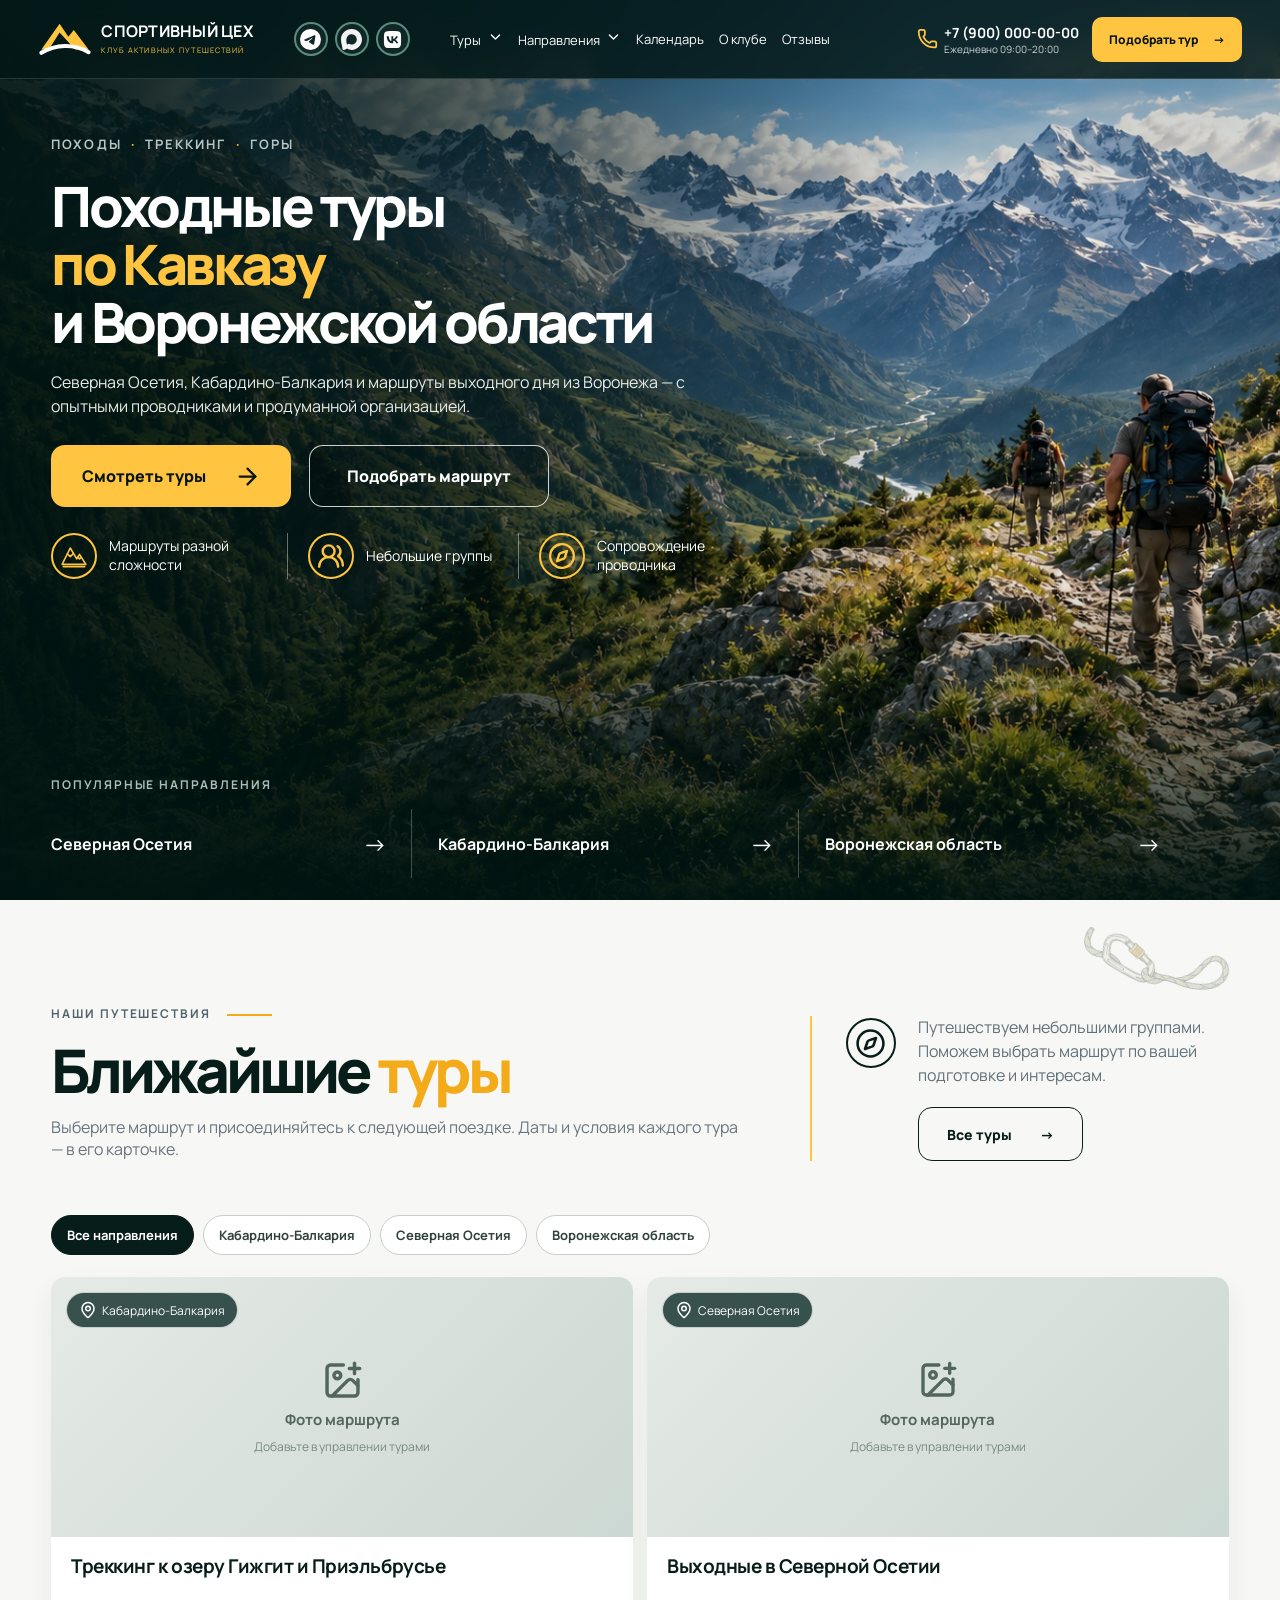
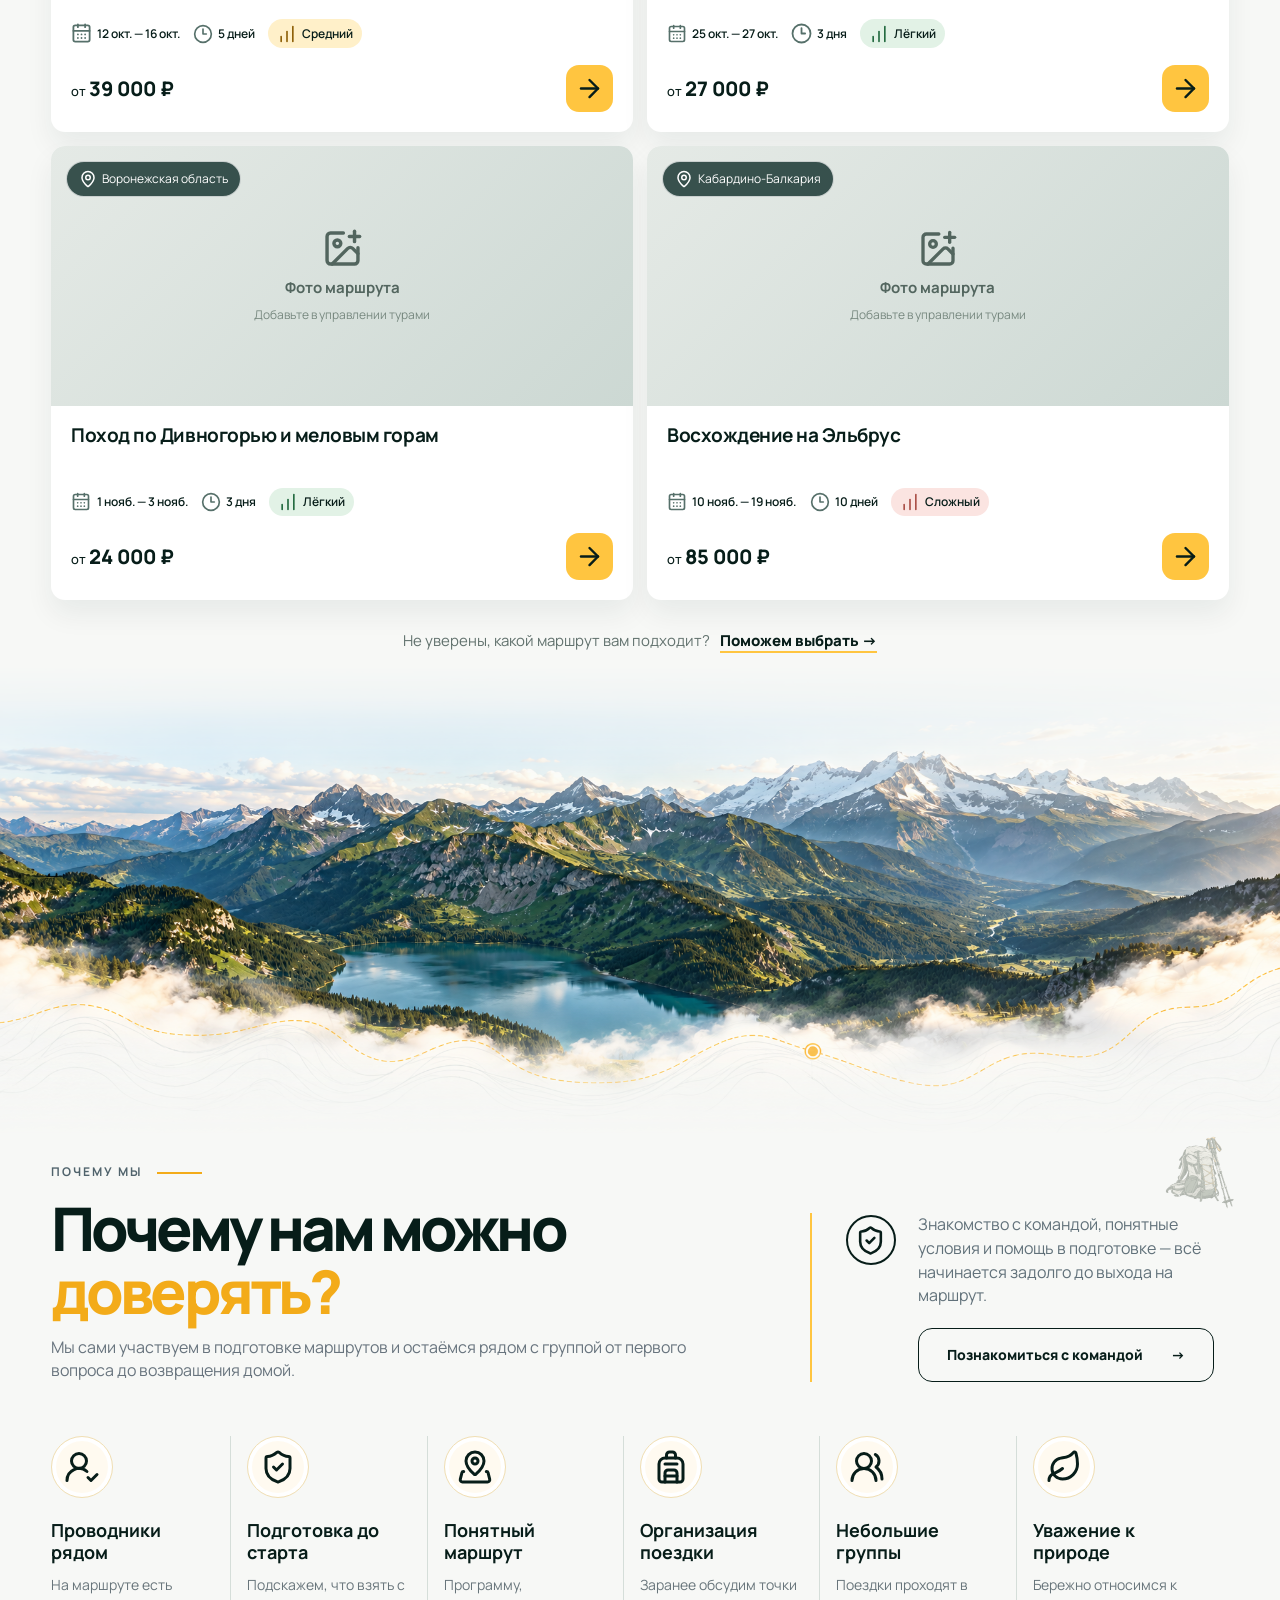
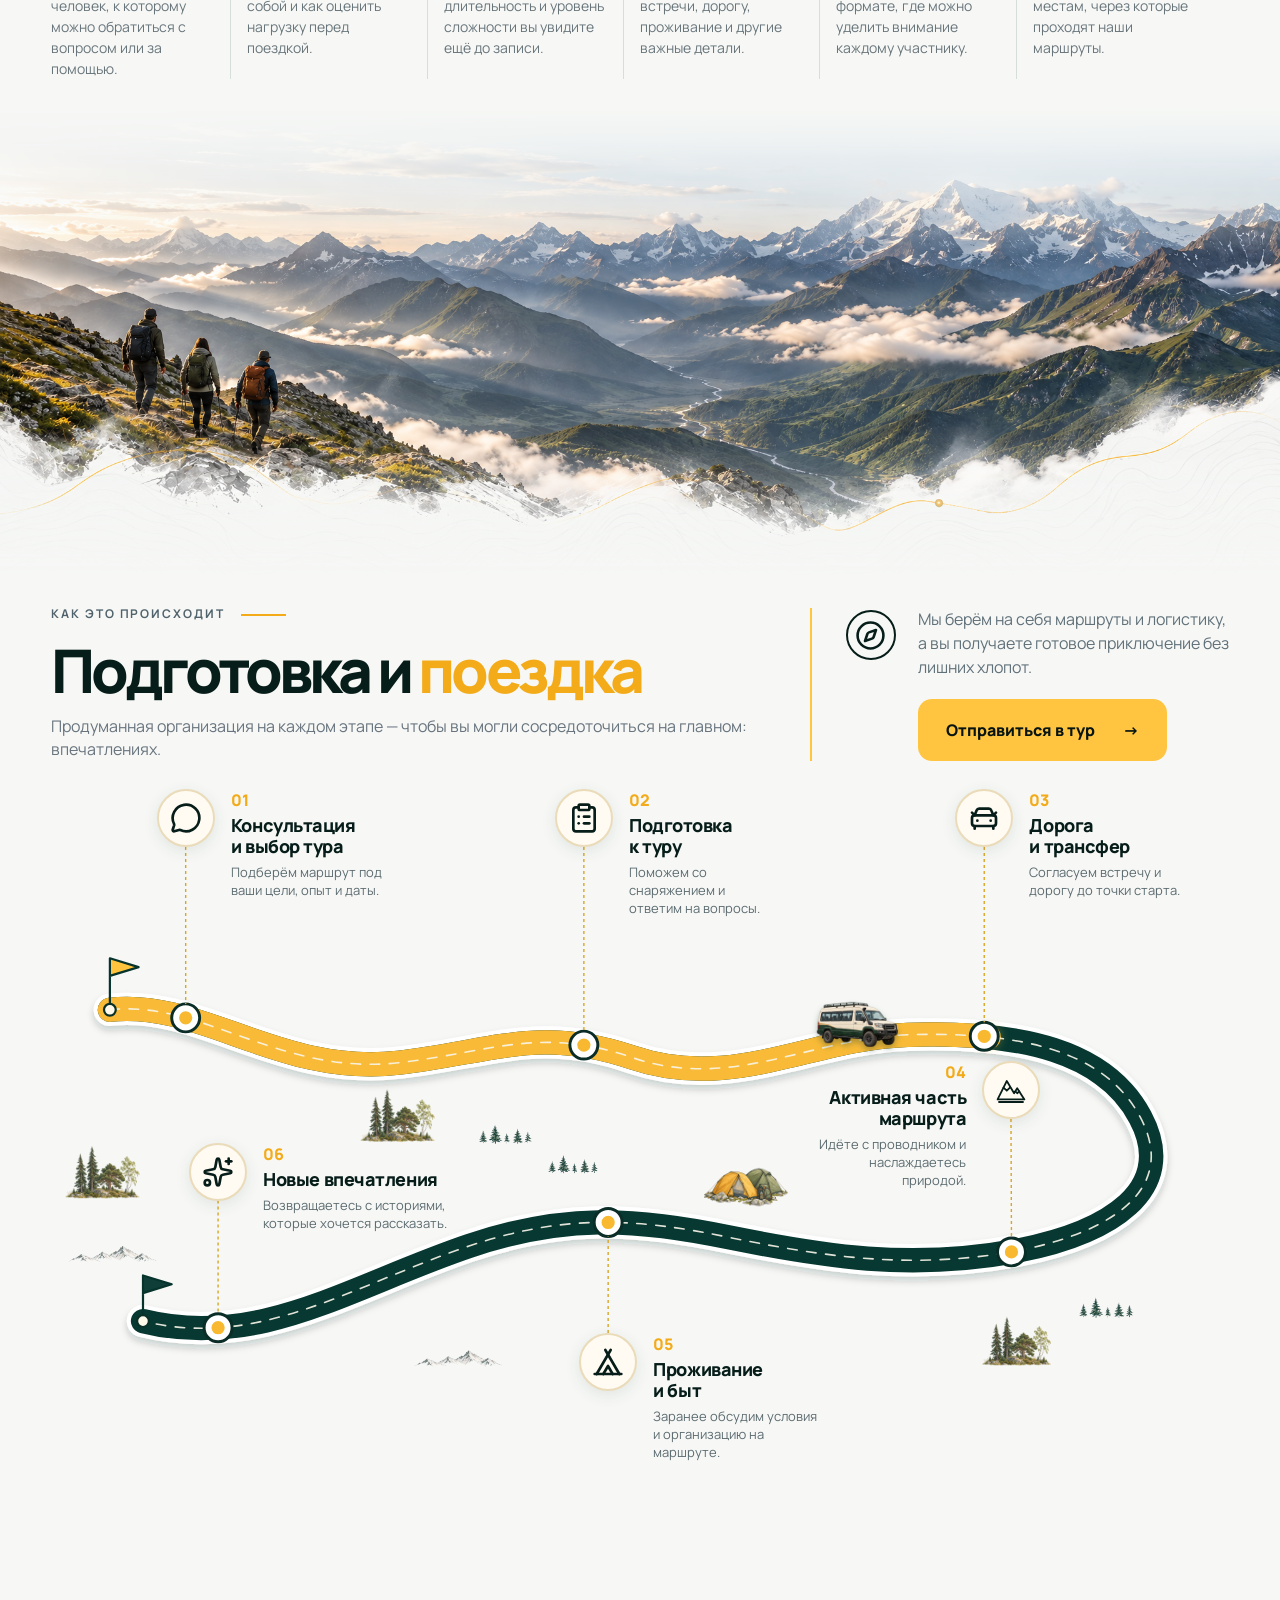
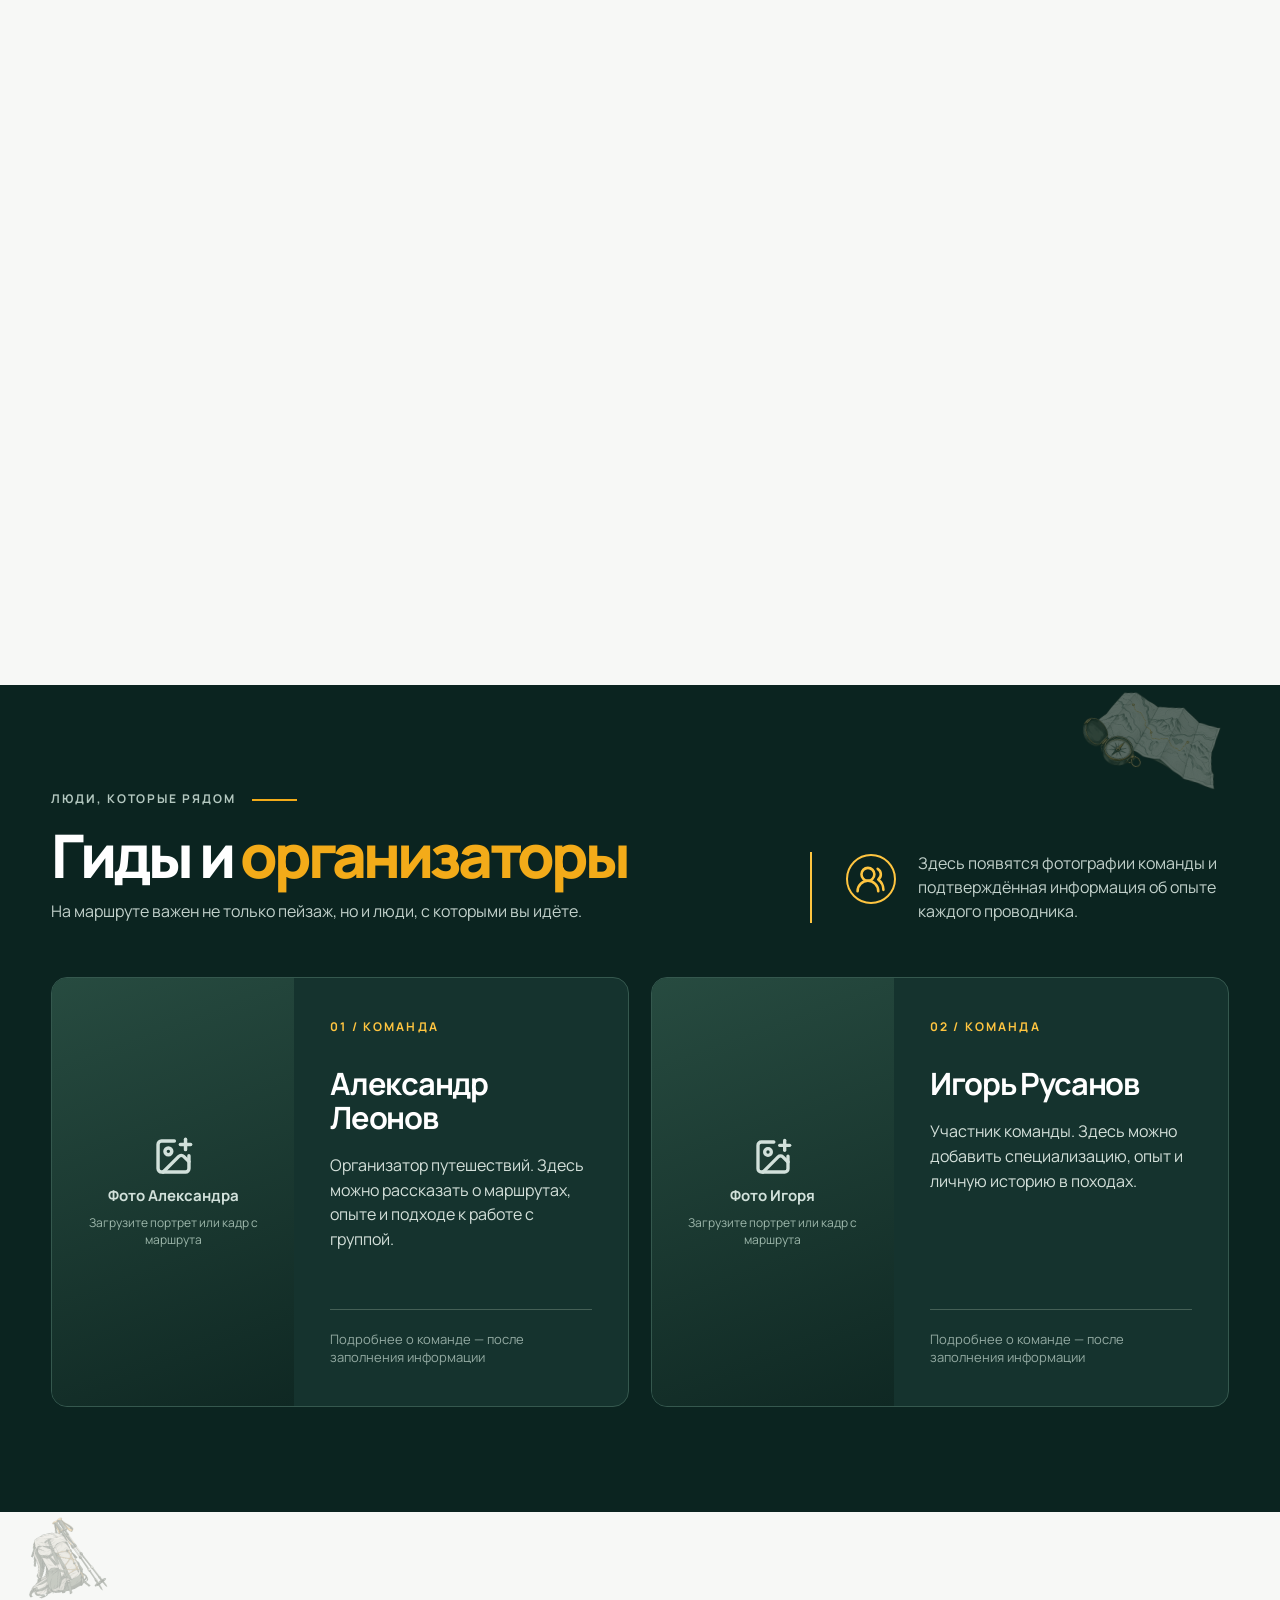
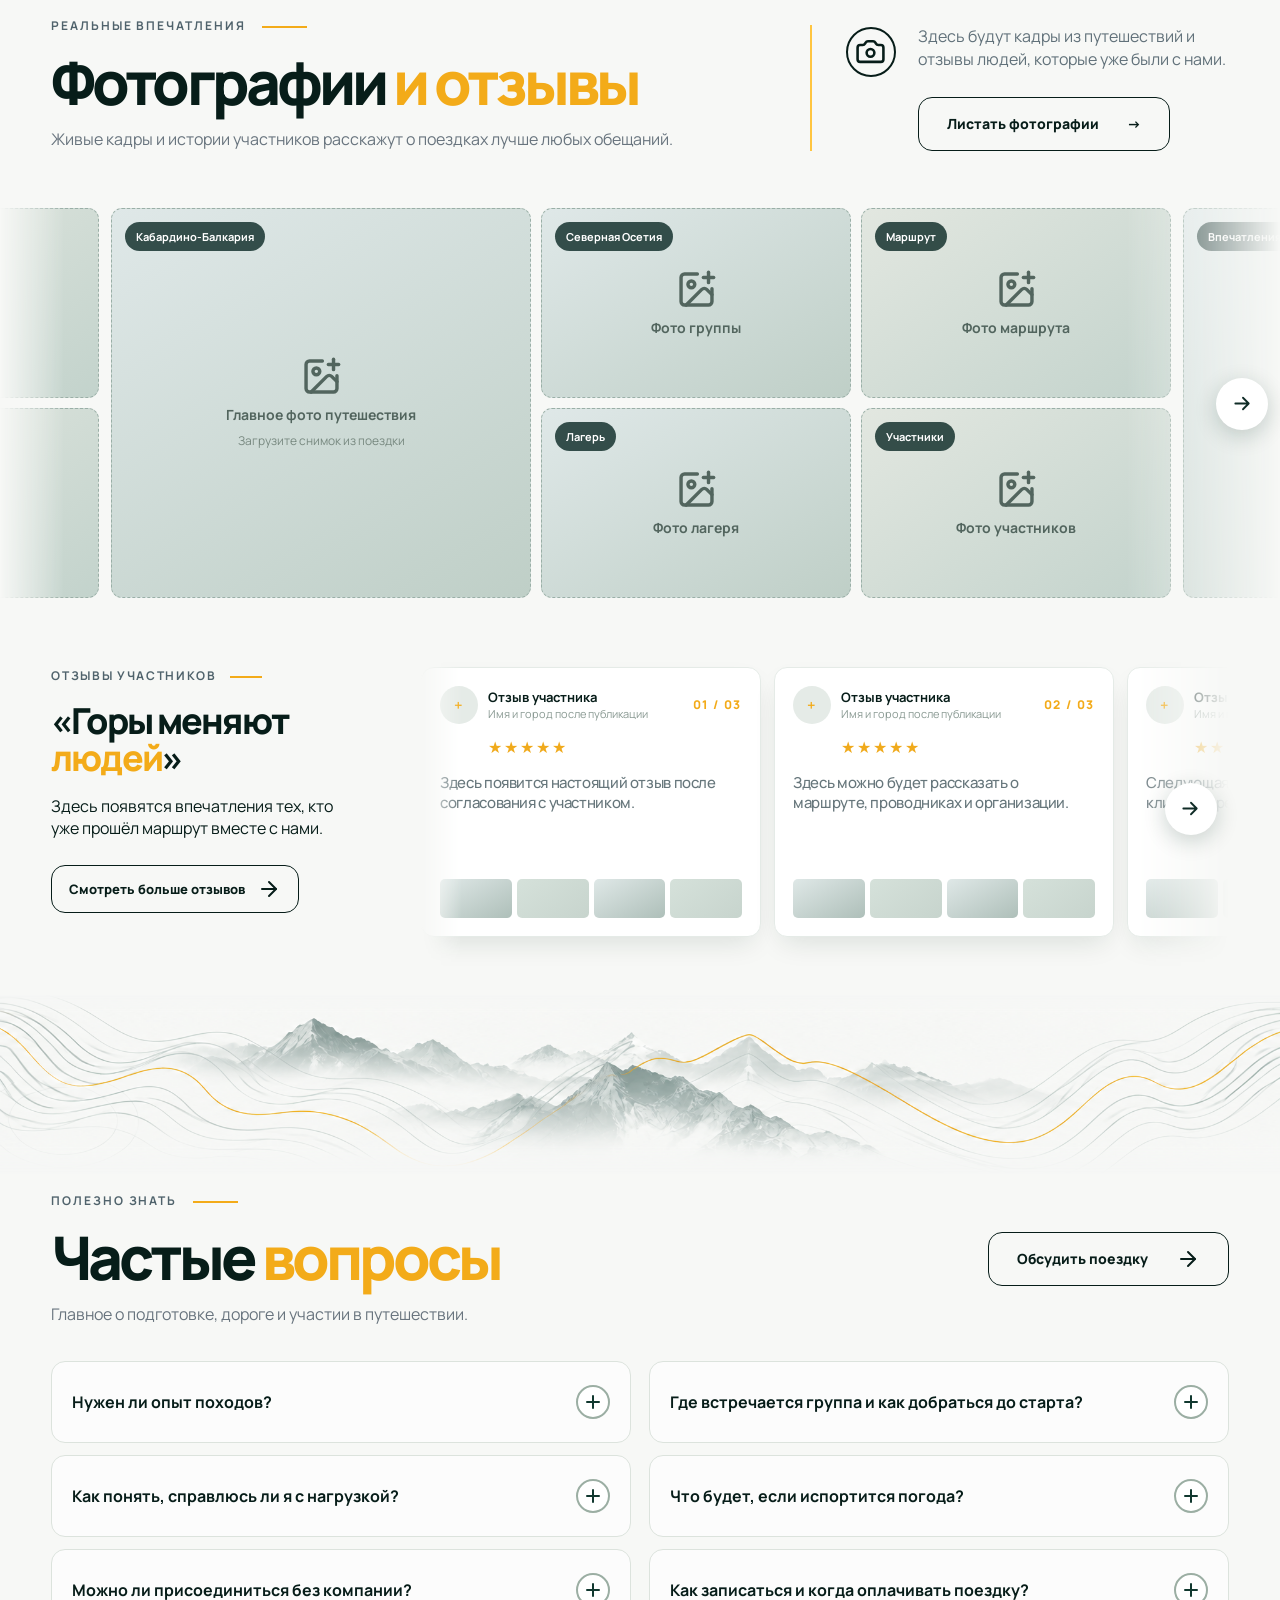
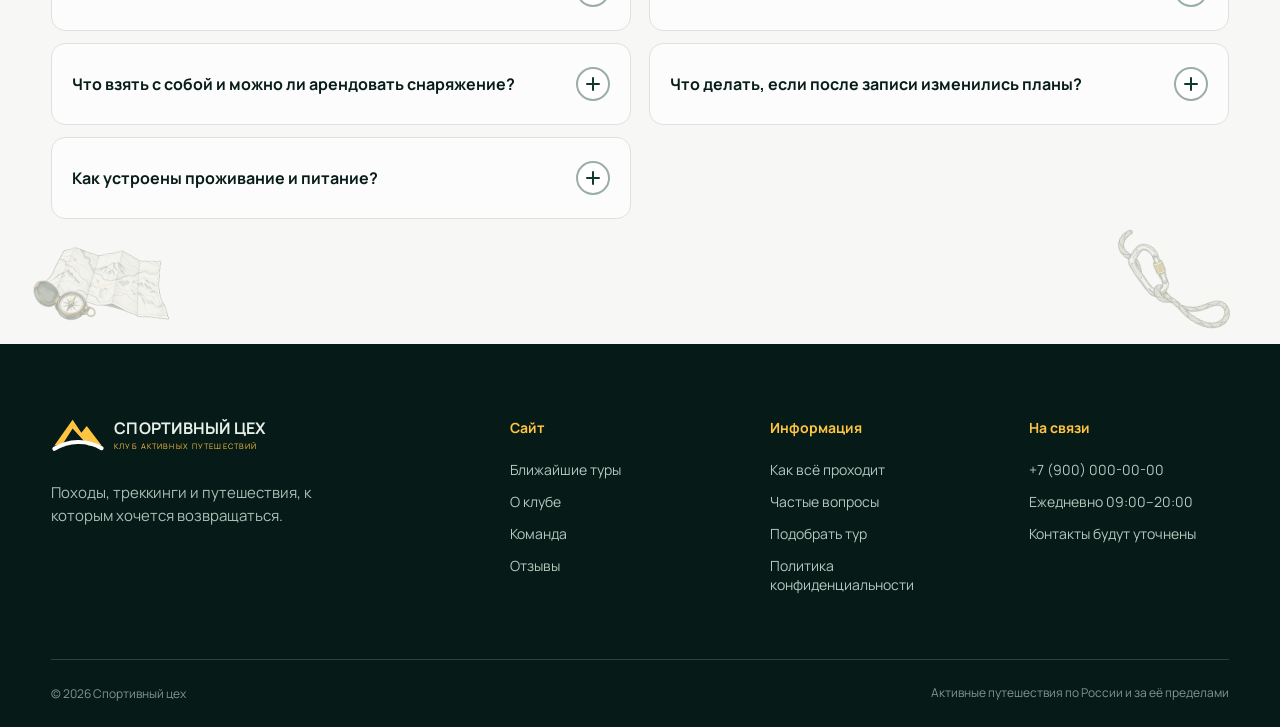
==== commit cf298db6: "Keep decorative accents clear of headings on narrow phones" ====
--- a/index.html
+++ b/index.html
@@ -7,8 +7,8 @@
   <meta name="description" content="Походы и активные путешествия по Кавказу и Воронежской области со Спортивным цехом.">
   <title>Спортивный цех — походы и активные путешествия</title>
   <link rel="icon" type="image/svg+xml" href="data:image/svg+xml,%3Csvg xmlns='http://www.w3.org/2000/svg' viewBox='0 0 64 64'%3E%3Crect width='64' height='64' rx='13' fill='%23071d19'/%3E%3Cpath d='M7 45 27 15l9 13 6-7 16 24H43L27 24 14 45Z' fill='%23ffc540'/%3E%3Cpath d='M8 50c14-10 31-10 48 0' fill='none' stroke='white' stroke-width='5' stroke-linecap='round'/%3E%3C/svg%3E">
-  <link rel="stylesheet" href="./styles.css?v=c138c7e121">
-  <script>window.STATIC_PREVIEW=true</script><script defer src="./app.js?v=c138c7e121"></script>
+  <link rel="stylesheet" href="./styles.css?v=93dc078a01">
+  <script>window.STATIC_PREVIEW=true</script><script defer src="./app.js?v=93dc078a01"></script>
 </head>
 <body>
   <svg class="transition-clips" width="0" height="0" aria-hidden="true" focusable="false">
--- a/styles.css
+++ b/styles.css
@@ -459,3 +459,4 @@
 .footer .footer-bottom .footer-tagline{display:block;margin-left:auto;text-align:right;line-height:1.5}
 @media(max-width:1050px){.tours-section::before{width:180px;height:90px;right:4px}.trust-section::before{width:110px;height:70px;right:4px}.guides-section::before{width:160px;height:80px;right:8px}.reviews-section::before{width:110px;height:70px;left:0}}
 @media(max-width:700px){.tours-section::before{width:135px;height:65px;right:0;opacity:.40}.trust-section::before{width:90px;height:55px;right:0;opacity:.36}.guides-section::before{width:130px;height:60px;right:4px;opacity:.38}.reviews-section::before{width:90px;height:50px;left:0;opacity:.36}.faq-section{padding-bottom:110px}.faq-section::before{width:150px;height:85px;left:-10px;bottom:7px;opacity:.38}.faq-section::after{width:145px;height:90px;right:-4px;bottom:7px;opacity:.40}.footer .footer-bottom .footer-tagline{flex-basis:100%;margin-left:0;text-align:left;font-size:11px}}
+@media(max-width:359px){.tours-section::before{height:55px;opacity:.48;transform:none}.trust-section::before{height:45px;opacity:.46;transform:none}}
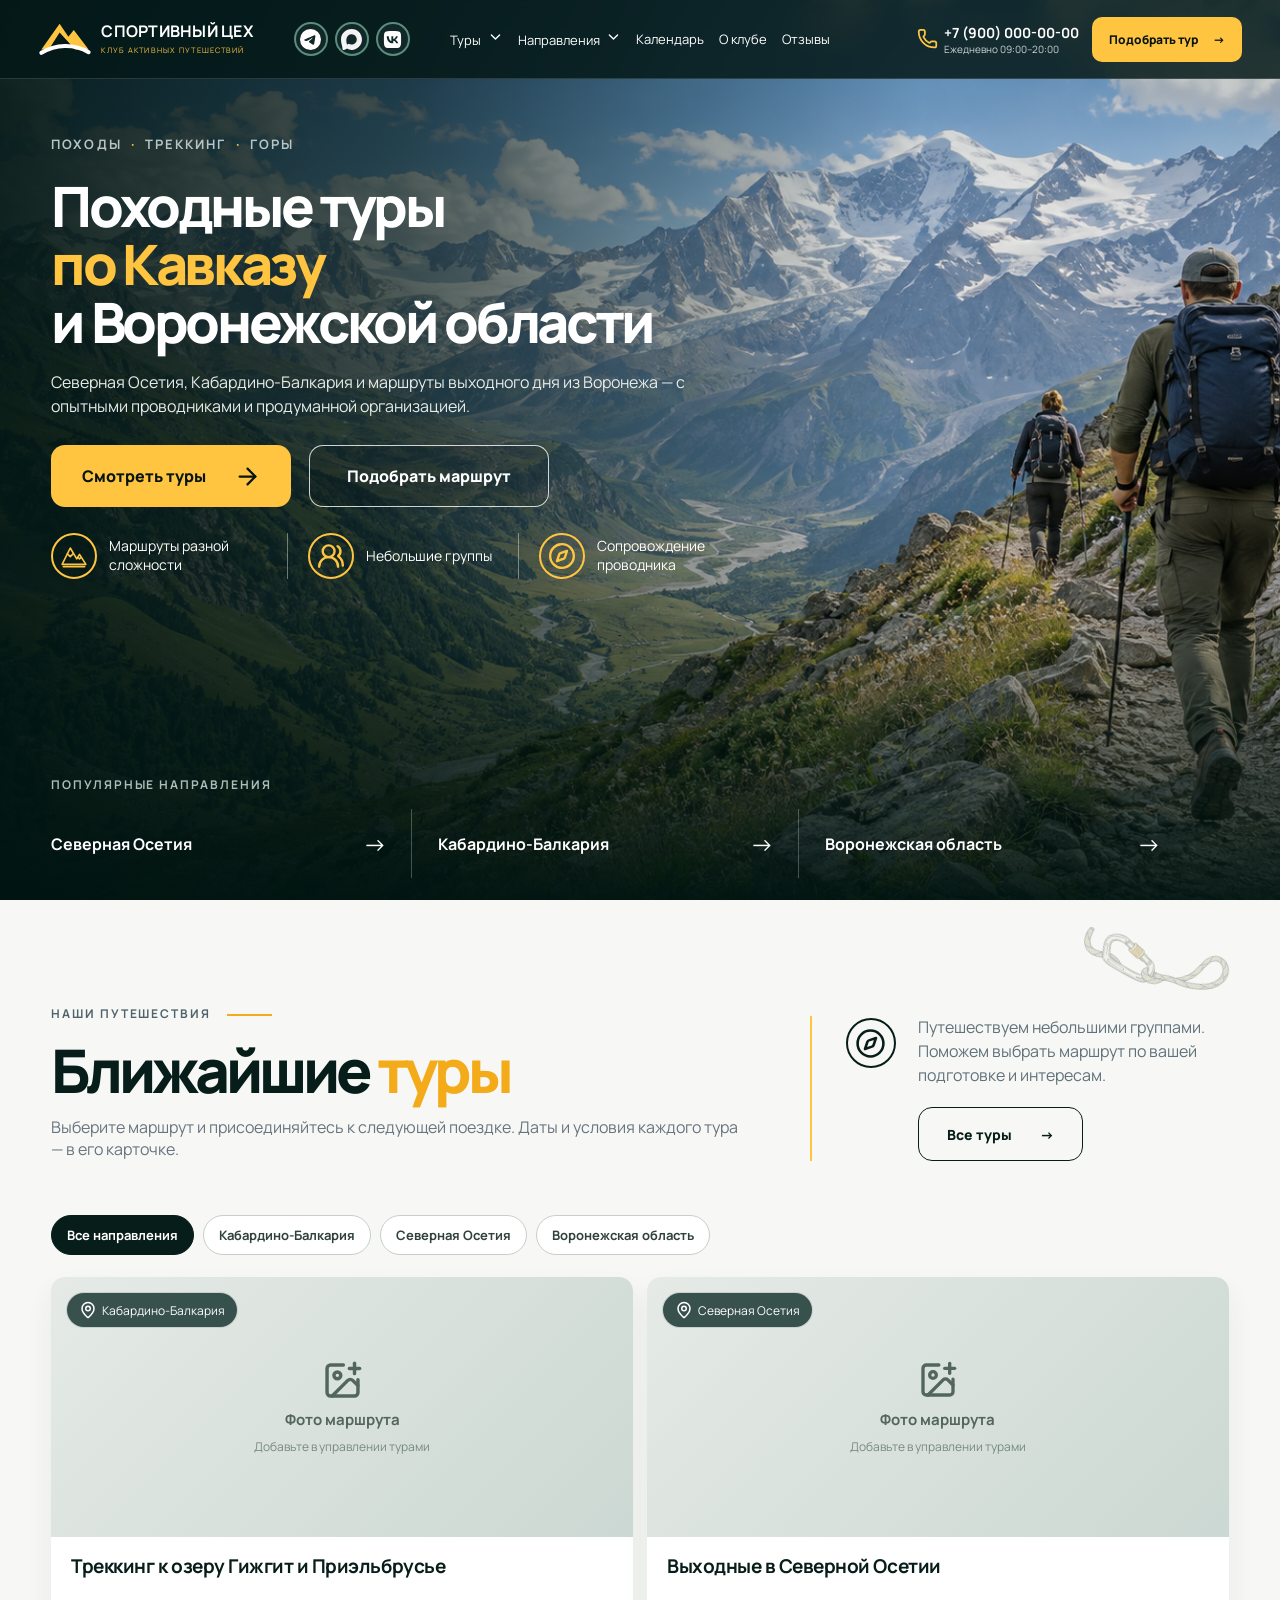
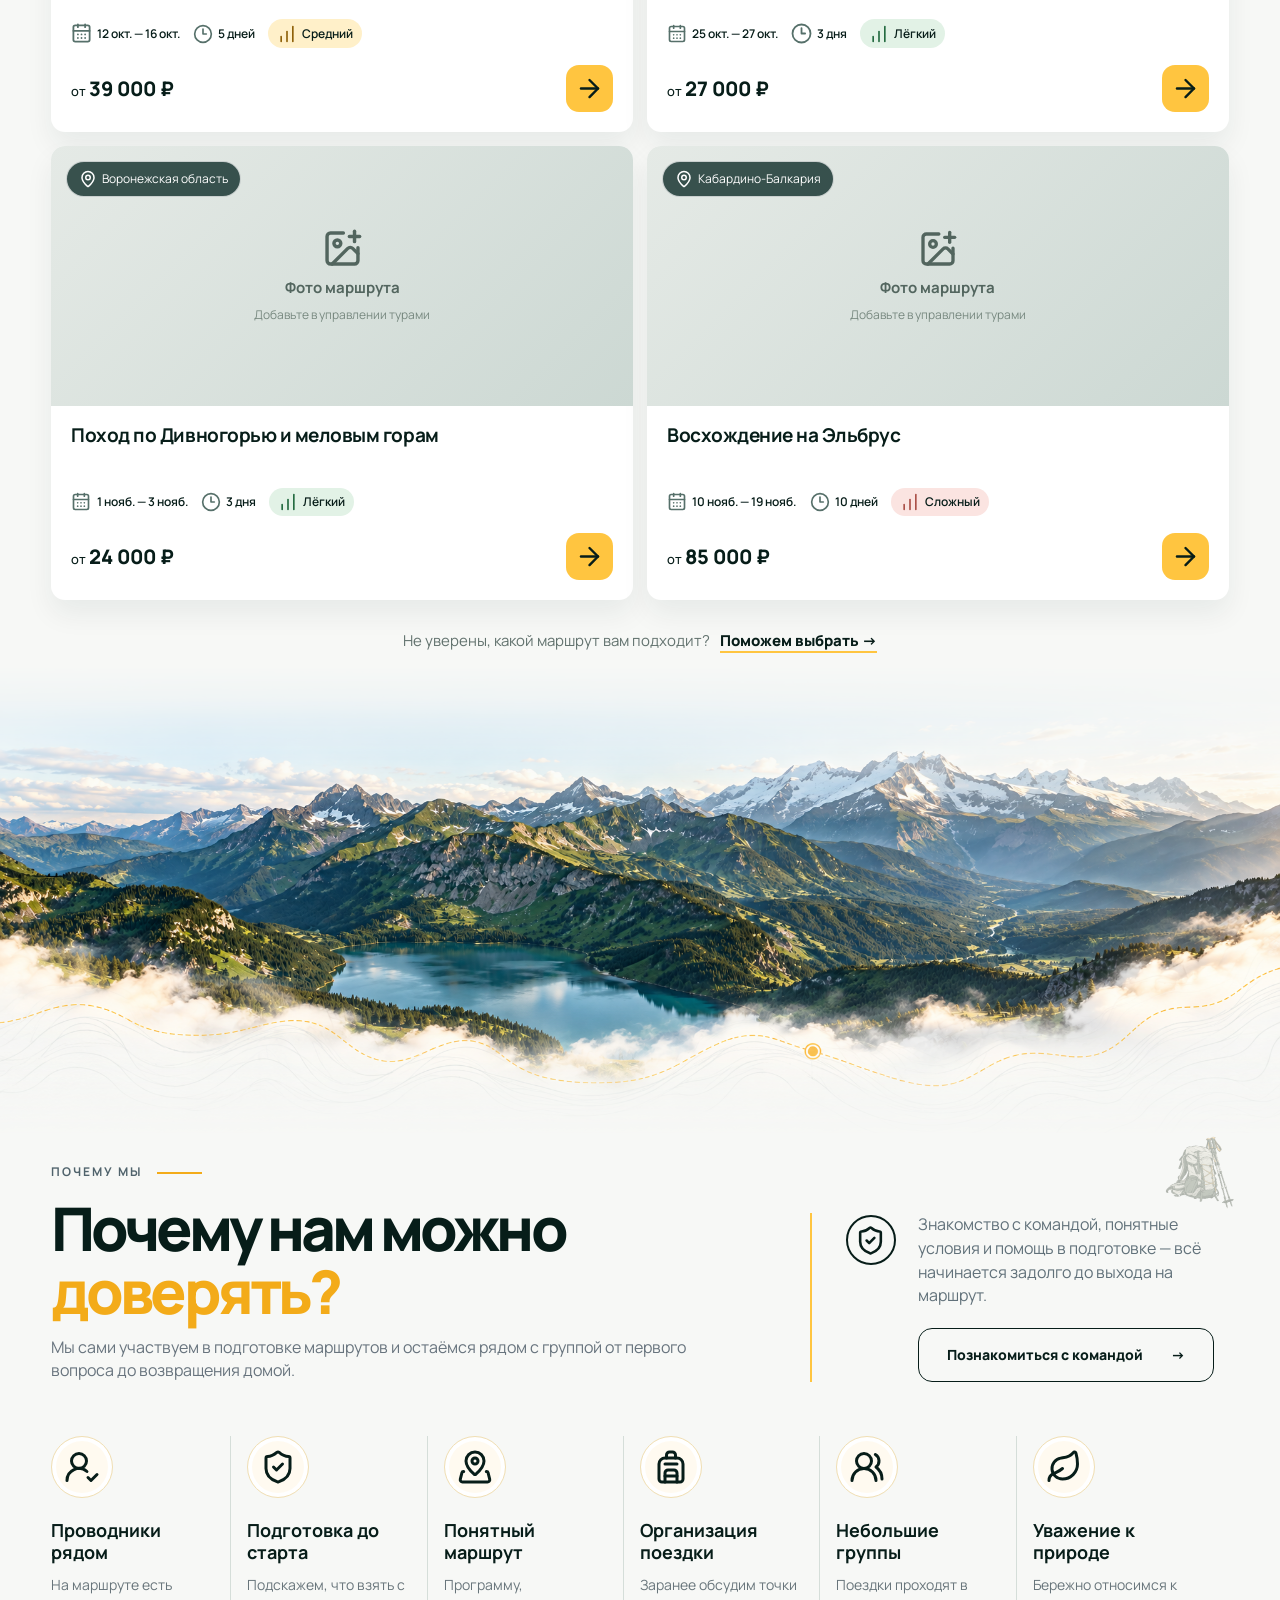
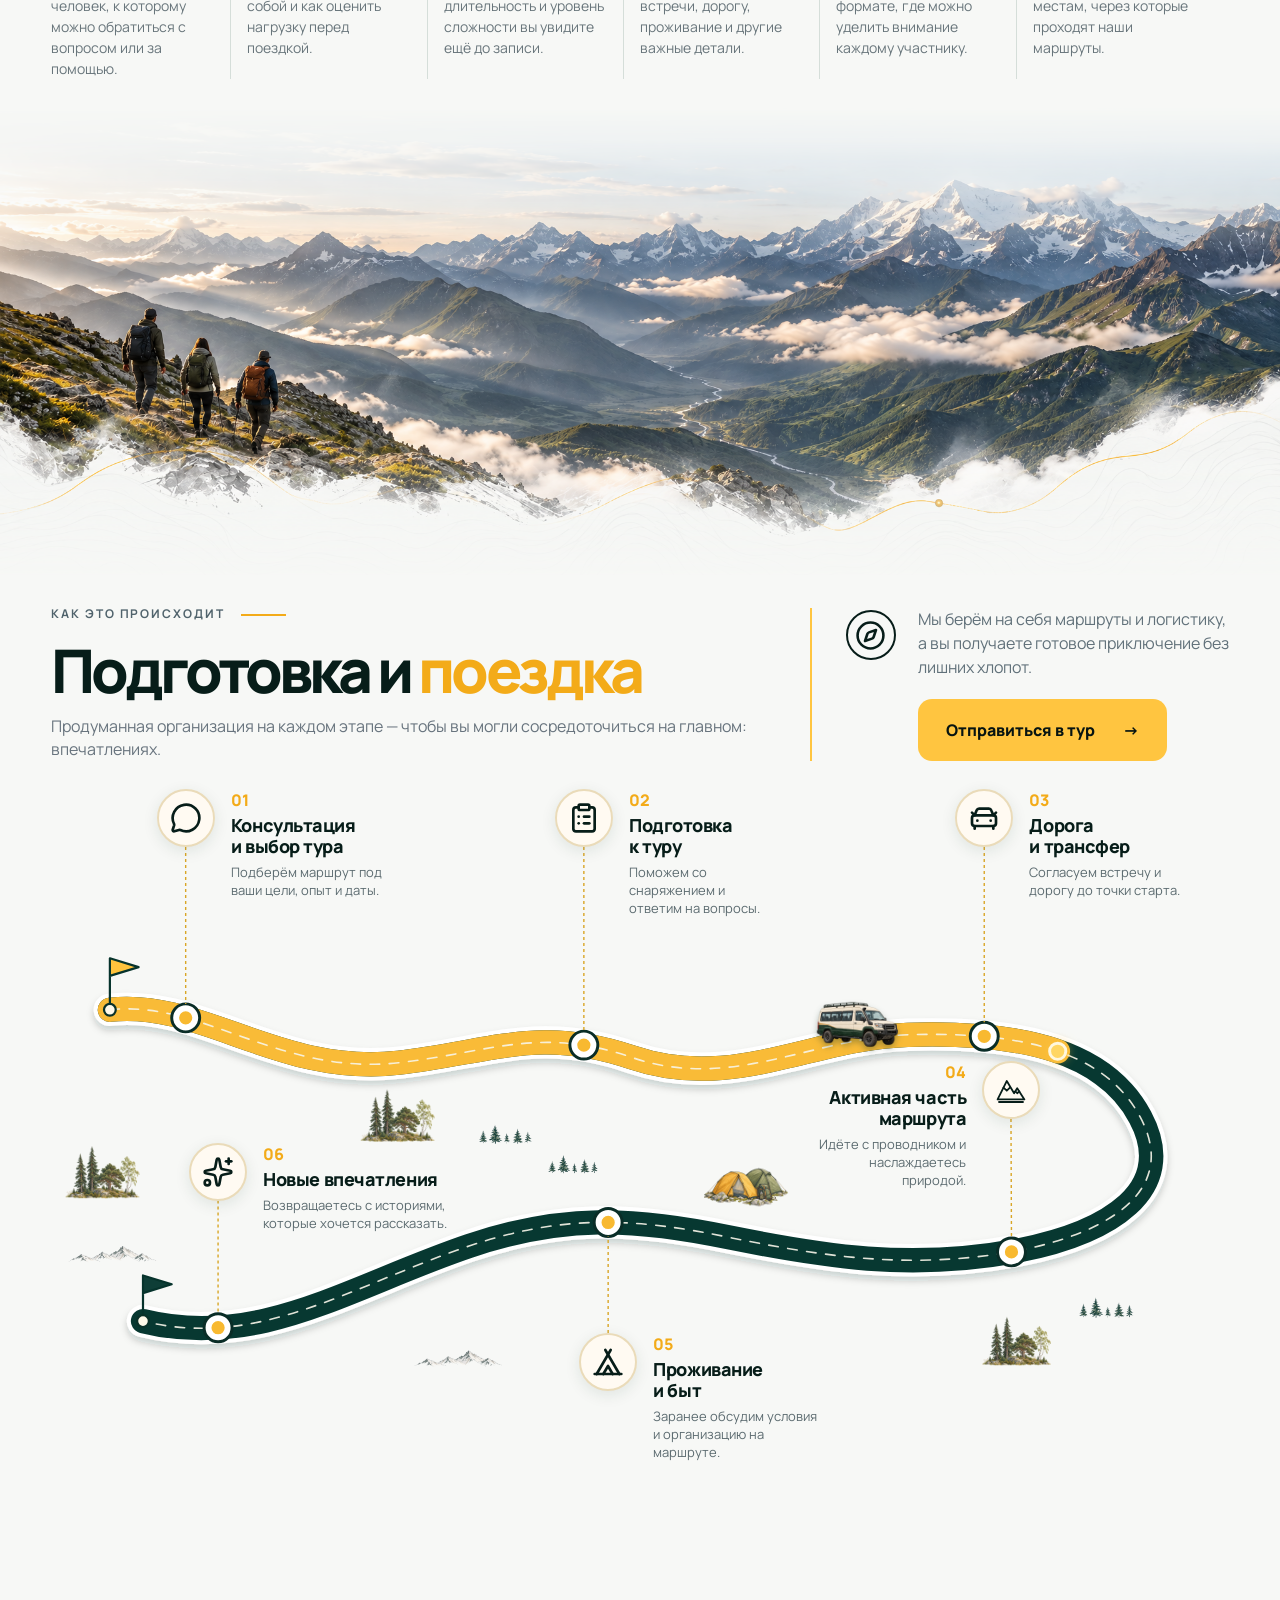
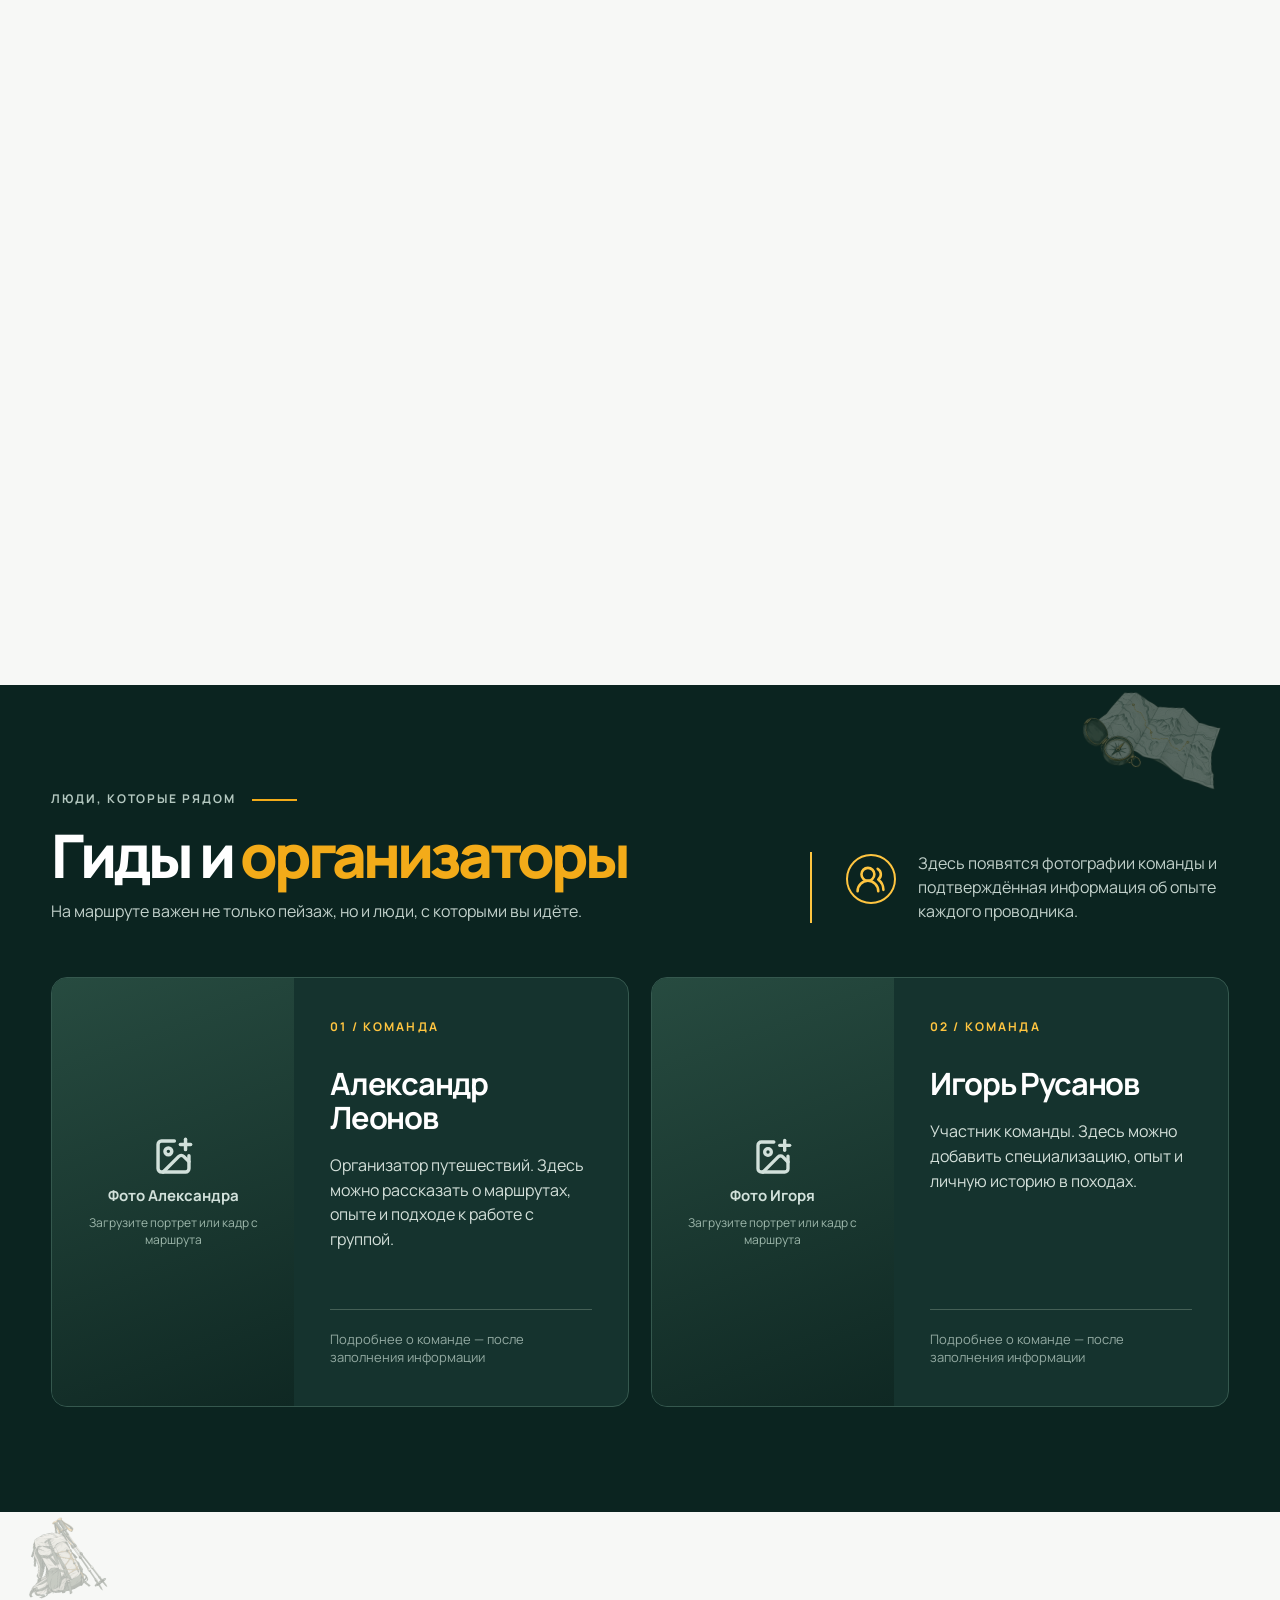
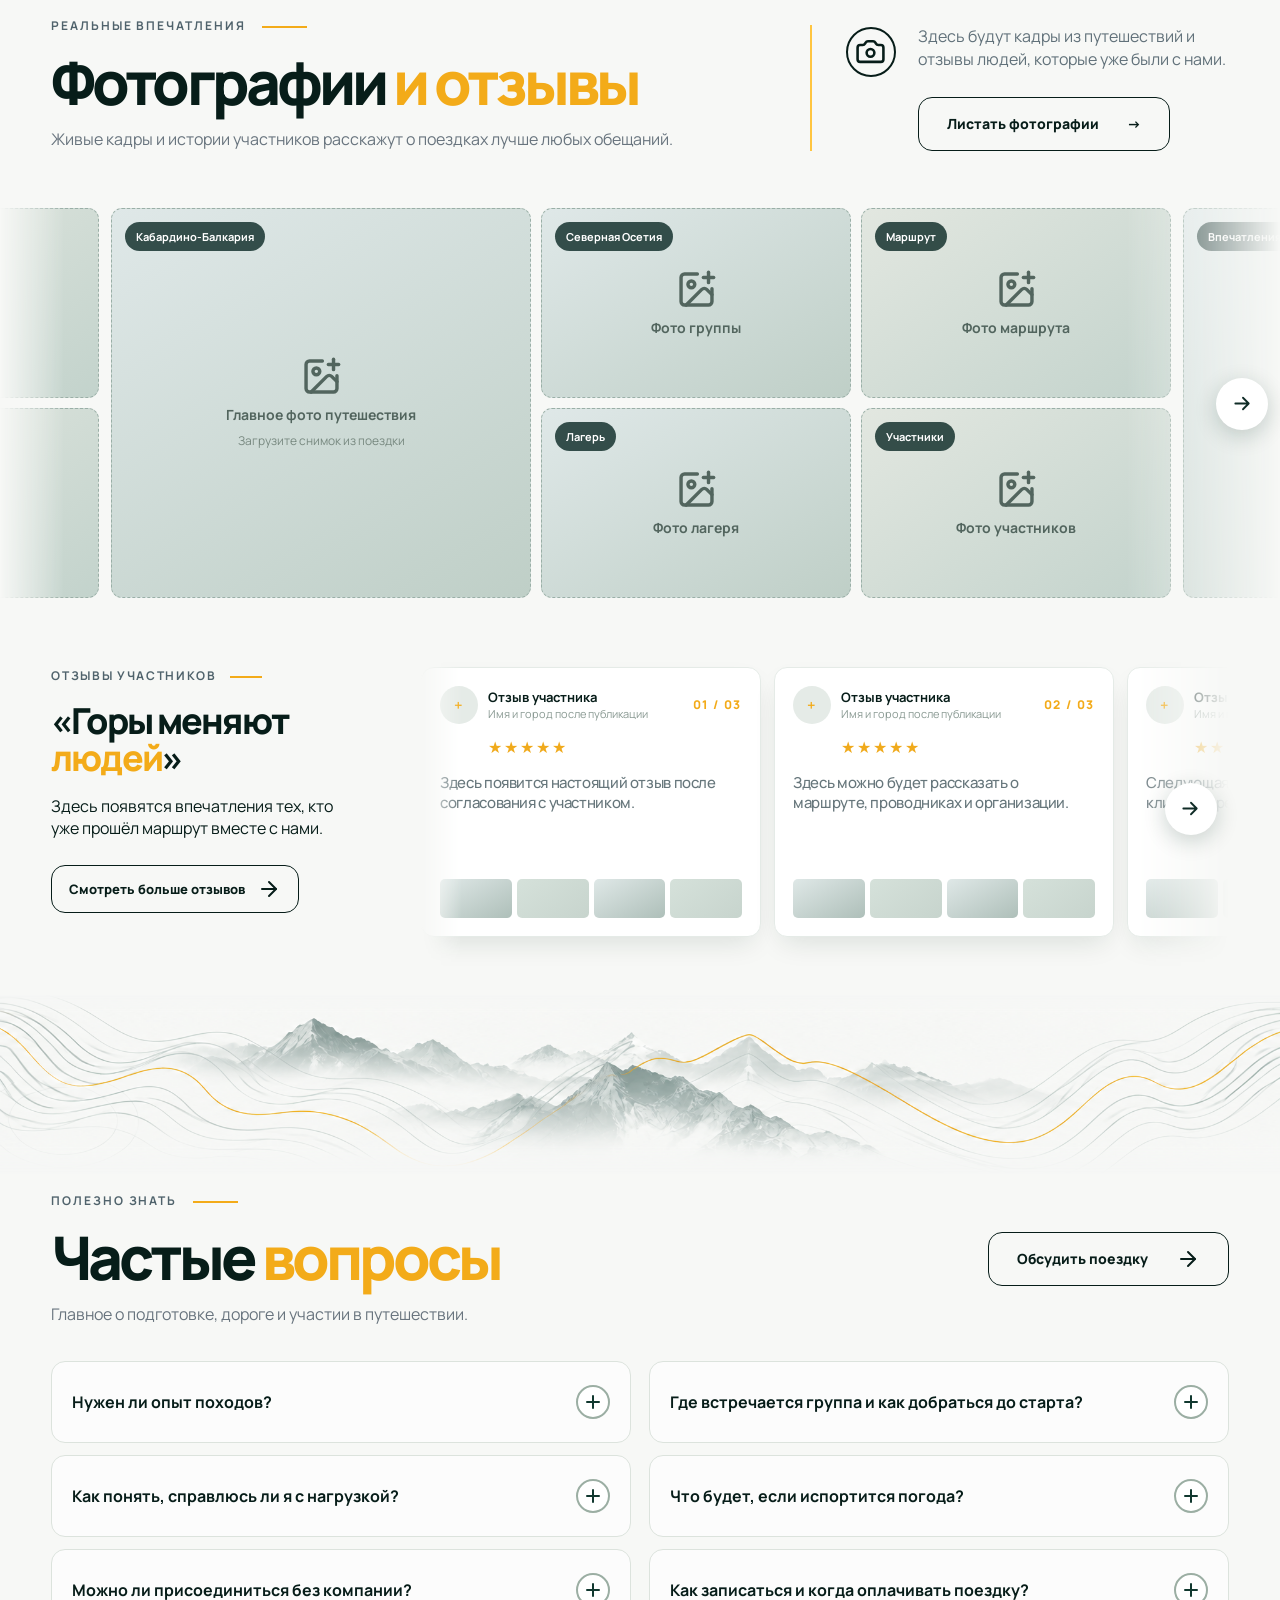
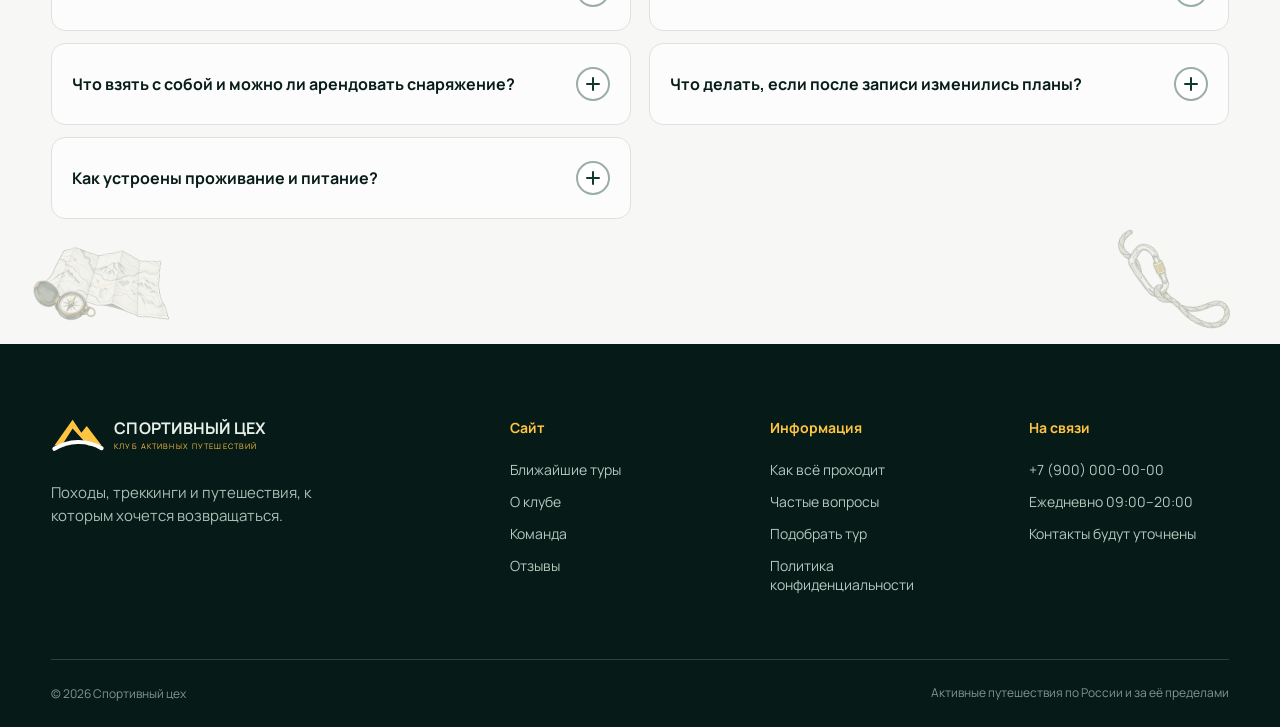
==== commit 9be190b4: "Replace homepage hero with freshly generated photorealistic hiking image" ====
--- a/index.html
+++ b/index.html
@@ -7,8 +7,9 @@
   <meta name="description" content="Походы и активные путешествия по Кавказу и Воронежской области со Спортивным цехом.">
   <title>Спортивный цех — походы и активные путешествия</title>
   <link rel="icon" type="image/svg+xml" href="data:image/svg+xml,%3Csvg xmlns='http://www.w3.org/2000/svg' viewBox='0 0 64 64'%3E%3Crect width='64' height='64' rx='13' fill='%23071d19'/%3E%3Cpath d='M7 45 27 15l9 13 6-7 16 24H43L27 24 14 45Z' fill='%23ffc540'/%3E%3Cpath d='M8 50c14-10 31-10 48 0' fill='none' stroke='white' stroke-width='5' stroke-linecap='round'/%3E%3C/svg%3E">
-  <link rel="stylesheet" href="./styles.css?v=93dc078a01">
-  <script>window.STATIC_PREVIEW=true</script><script defer src="./app.js?v=93dc078a01"></script>
+  <link rel="preload" as="image" href="./assets/hero-realistic-v2.png" fetchpriority="high">
+  <link rel="stylesheet" href="./styles.css?v=22a50ba457">
+  <script>window.STATIC_PREVIEW=true</script><script defer src="./app.js?v=22a50ba457"></script>
 </head>
 <body>
   <svg class="transition-clips" width="0" height="0" aria-hidden="true" focusable="false">
--- a/styles.css
+++ b/styles.css
@@ -460,3 +460,6 @@
 @media(max-width:1050px){.tours-section::before{width:180px;height:90px;right:4px}.trust-section::before{width:110px;height:70px;right:4px}.guides-section::before{width:160px;height:80px;right:8px}.reviews-section::before{width:110px;height:70px;left:0}}
 @media(max-width:700px){.tours-section::before{width:135px;height:65px;right:0;opacity:.40}.trust-section::before{width:90px;height:55px;right:0;opacity:.36}.guides-section::before{width:130px;height:60px;right:4px;opacity:.38}.reviews-section::before{width:90px;height:50px;left:0;opacity:.36}.faq-section{padding-bottom:110px}.faq-section::before{width:150px;height:85px;left:-10px;bottom:7px;opacity:.38}.faq-section::after{width:145px;height:90px;right:-4px;bottom:7px;opacity:.40}.footer .footer-bottom .footer-tagline{flex-basis:100%;margin-left:0;text-align:left;font-size:11px}}
 @media(max-width:359px){.tours-section::before{height:55px;opacity:.48;transform:none}.trust-section::before{height:45px;opacity:.46;transform:none}}
+
+/* Fresh text-to-image photographic hero; keep the previous asset as a fallback copy. */
+.hero{background-image:url('assets/hero-realistic-v2.png')}
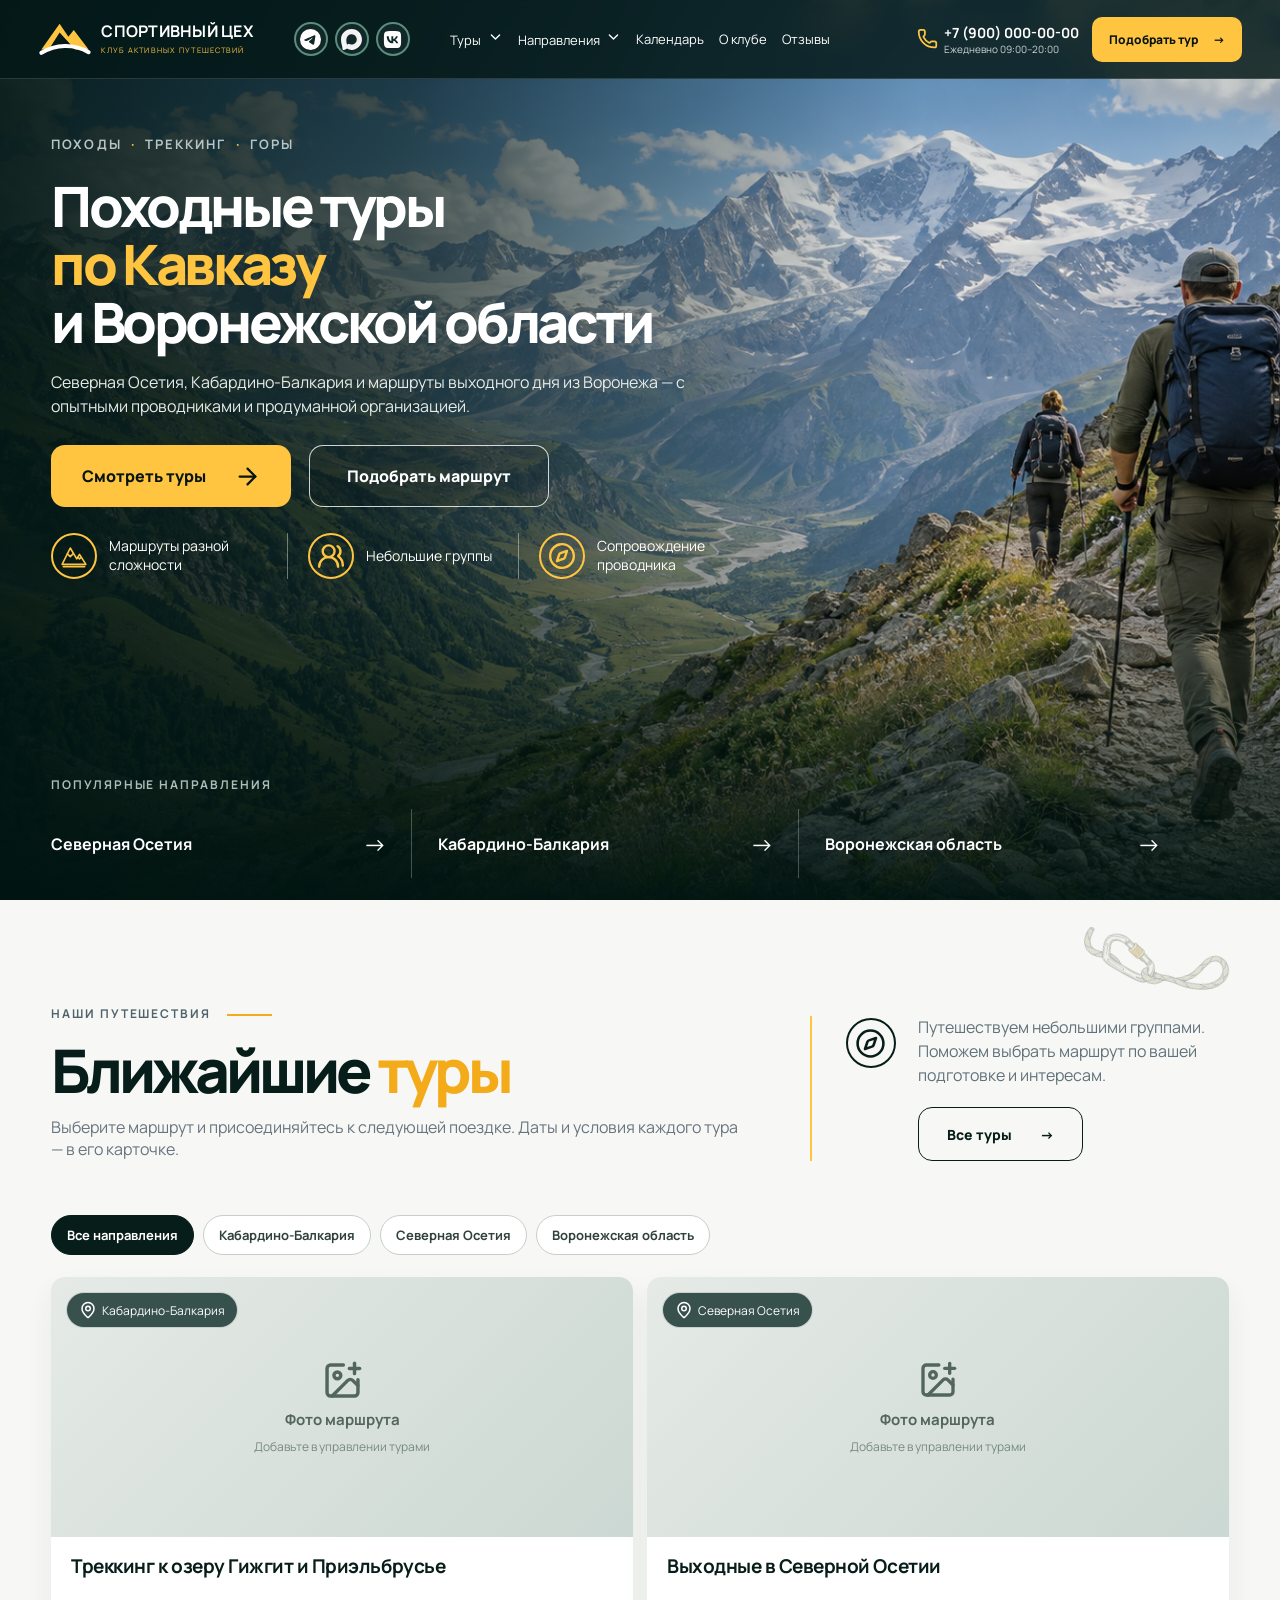
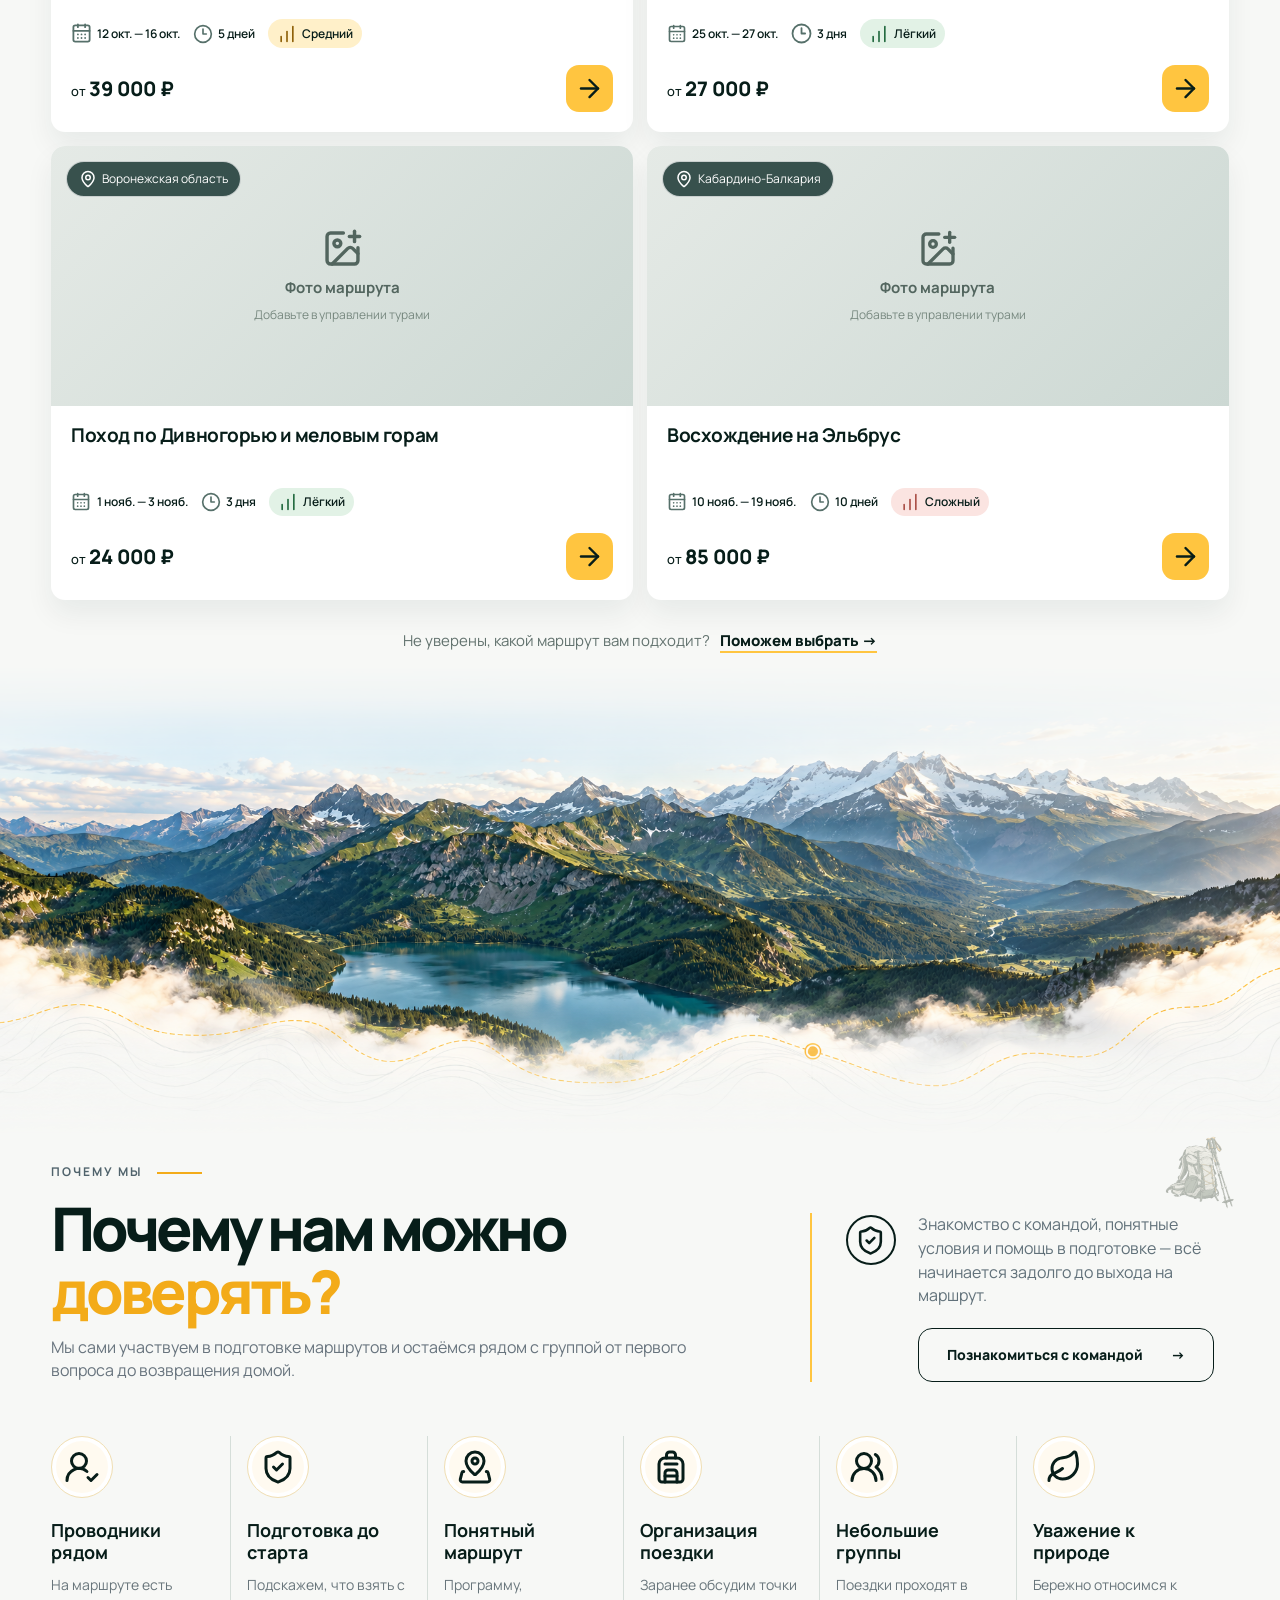
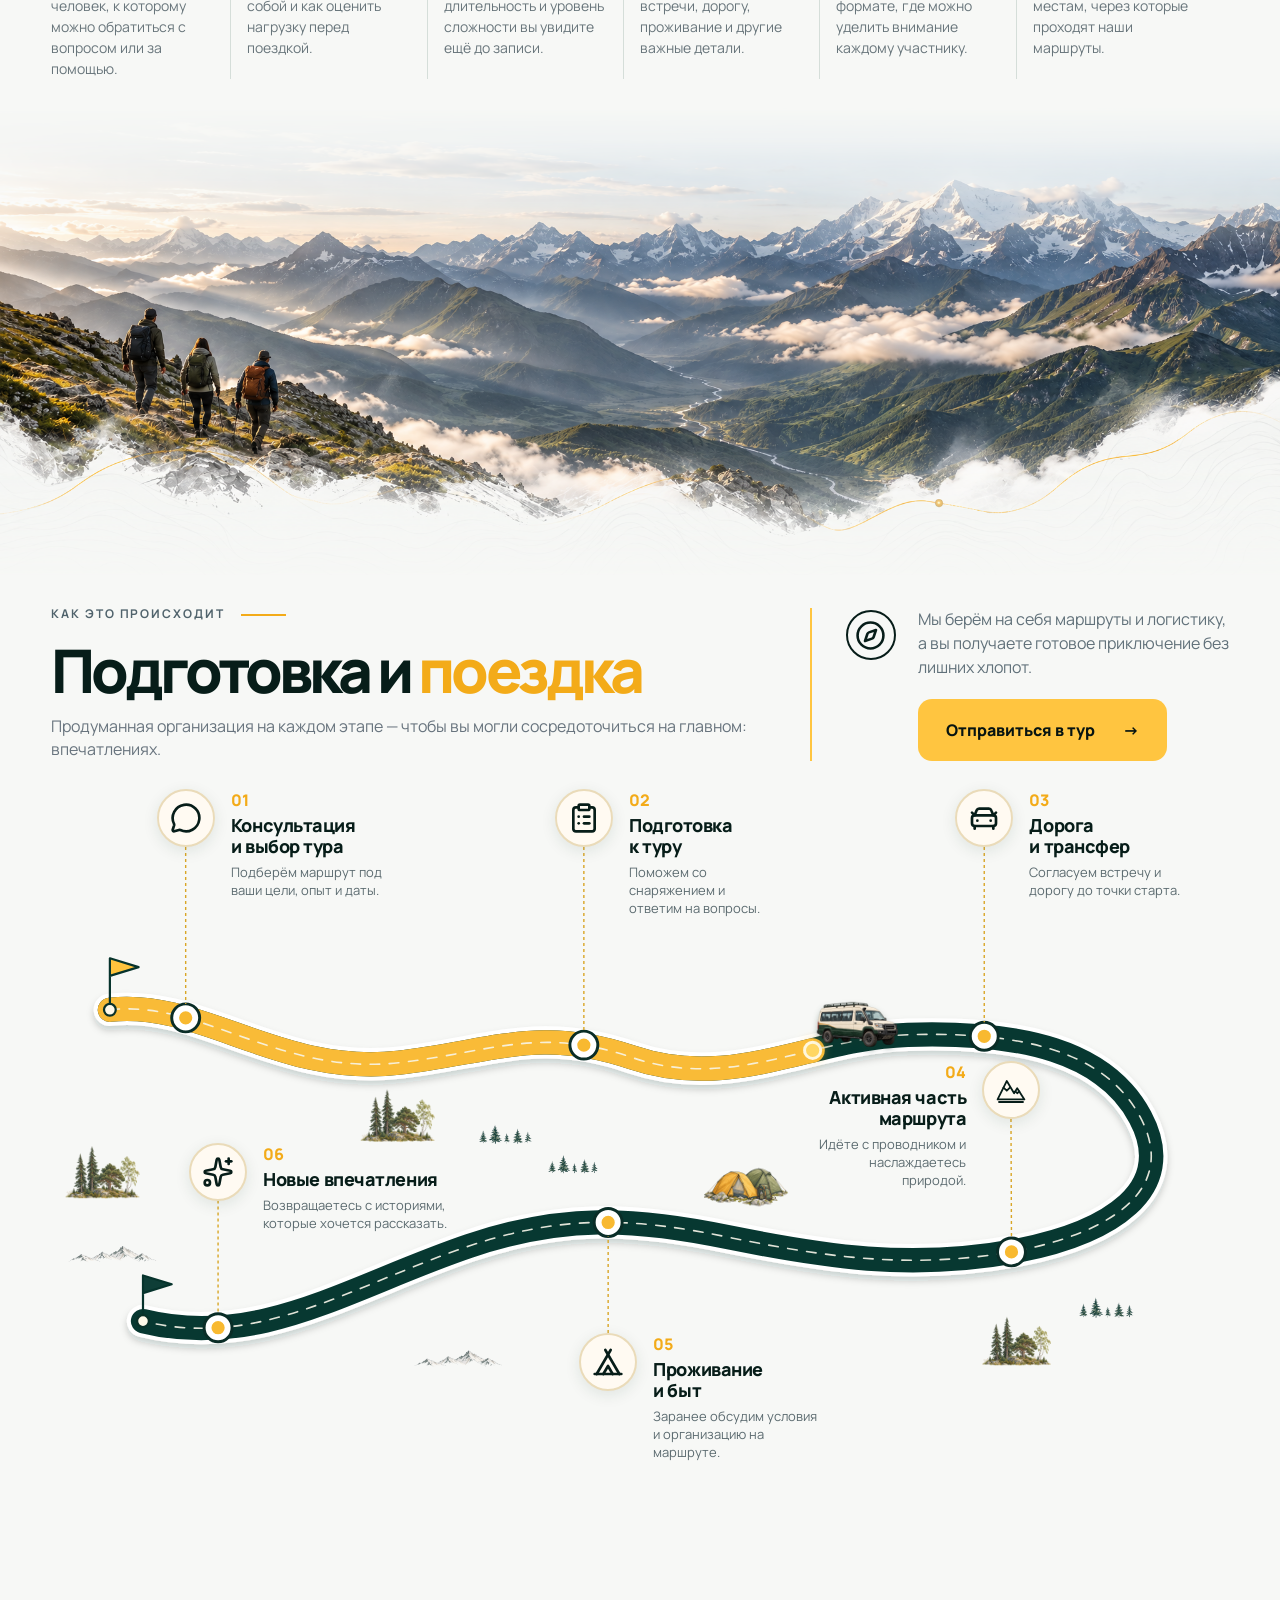
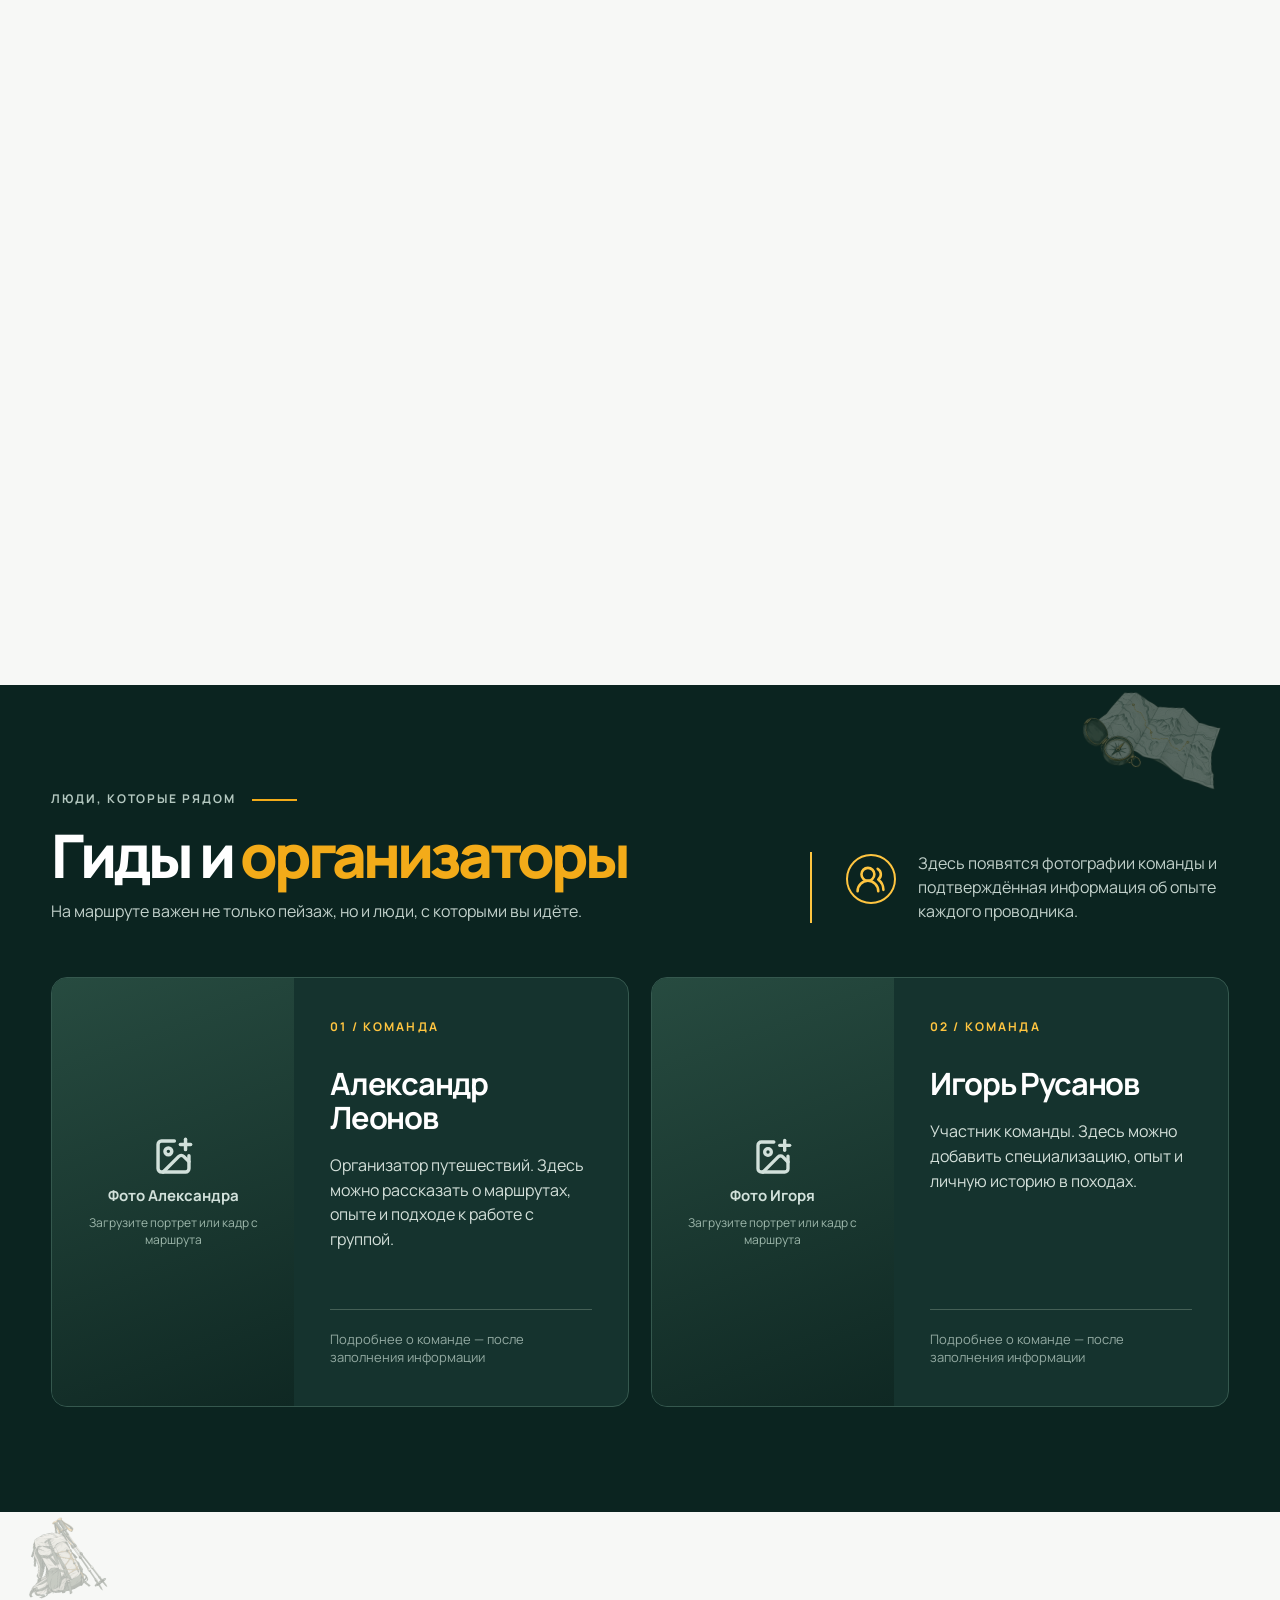
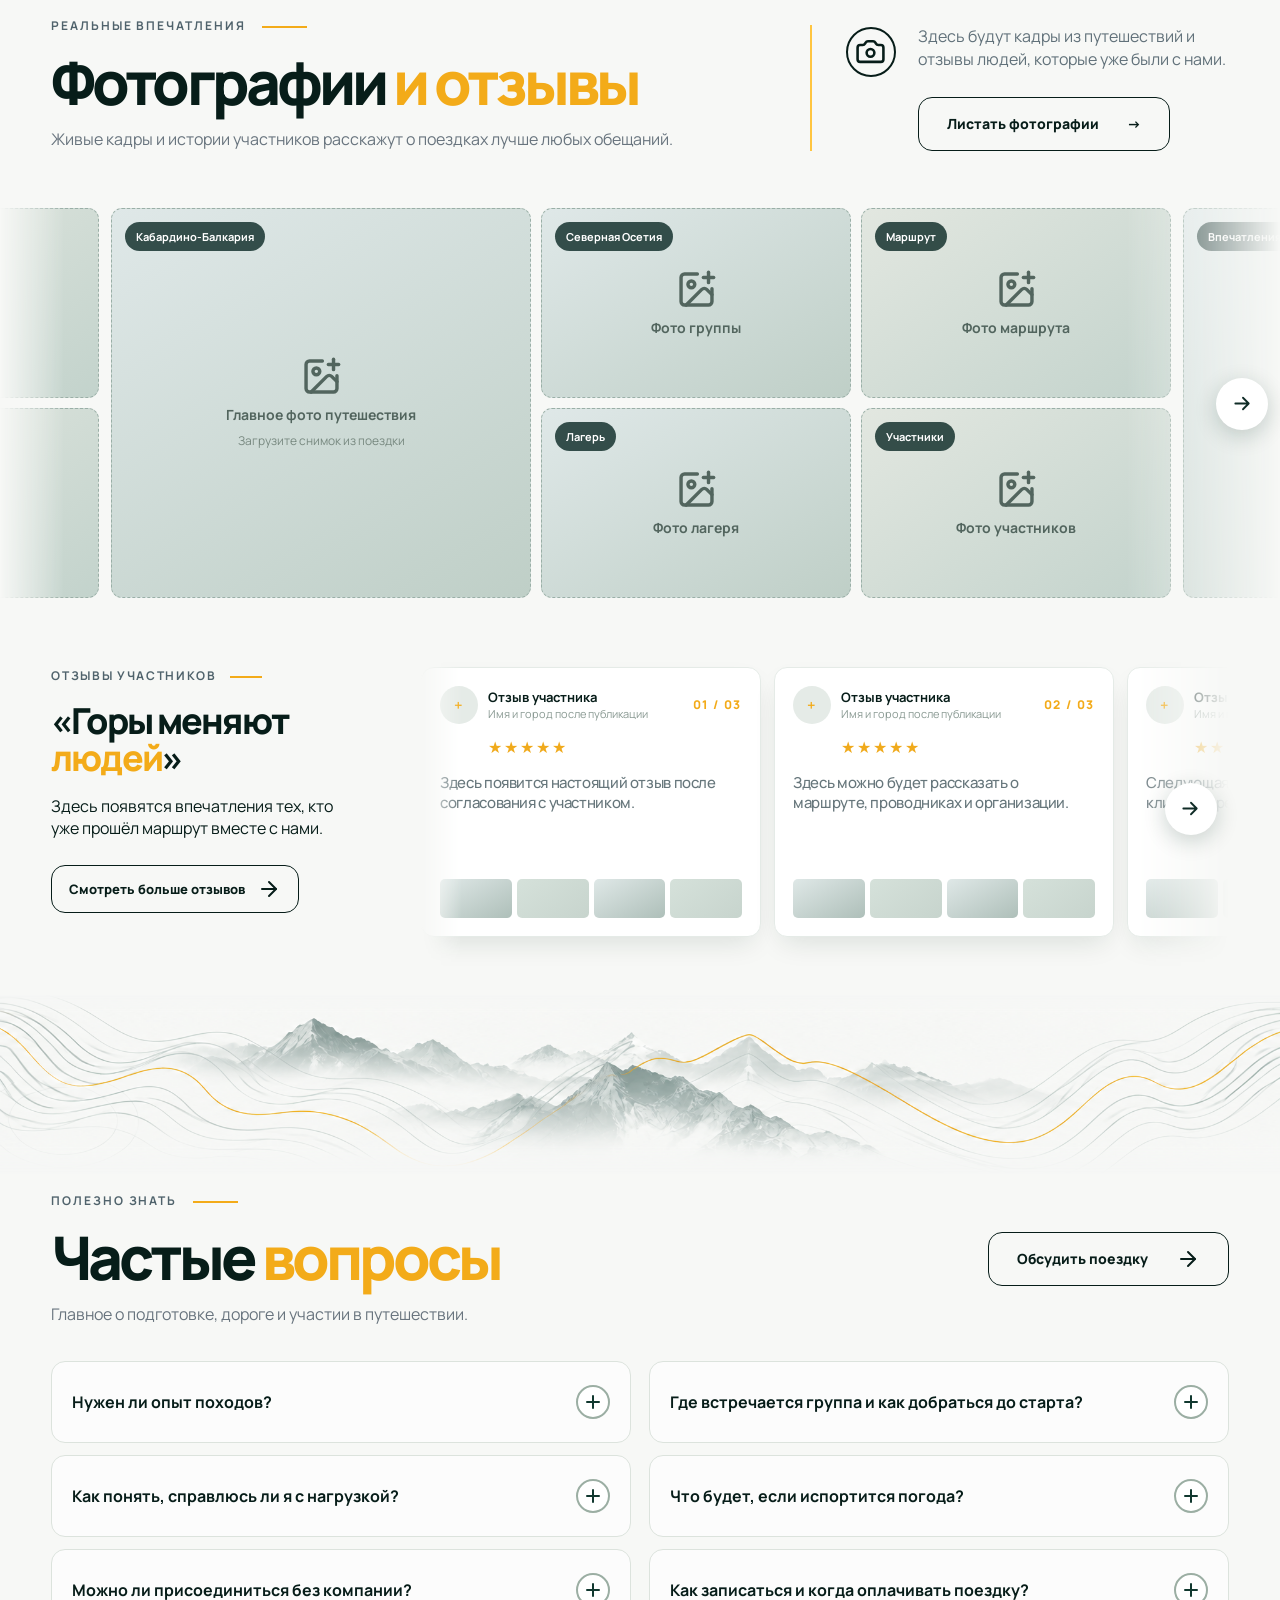
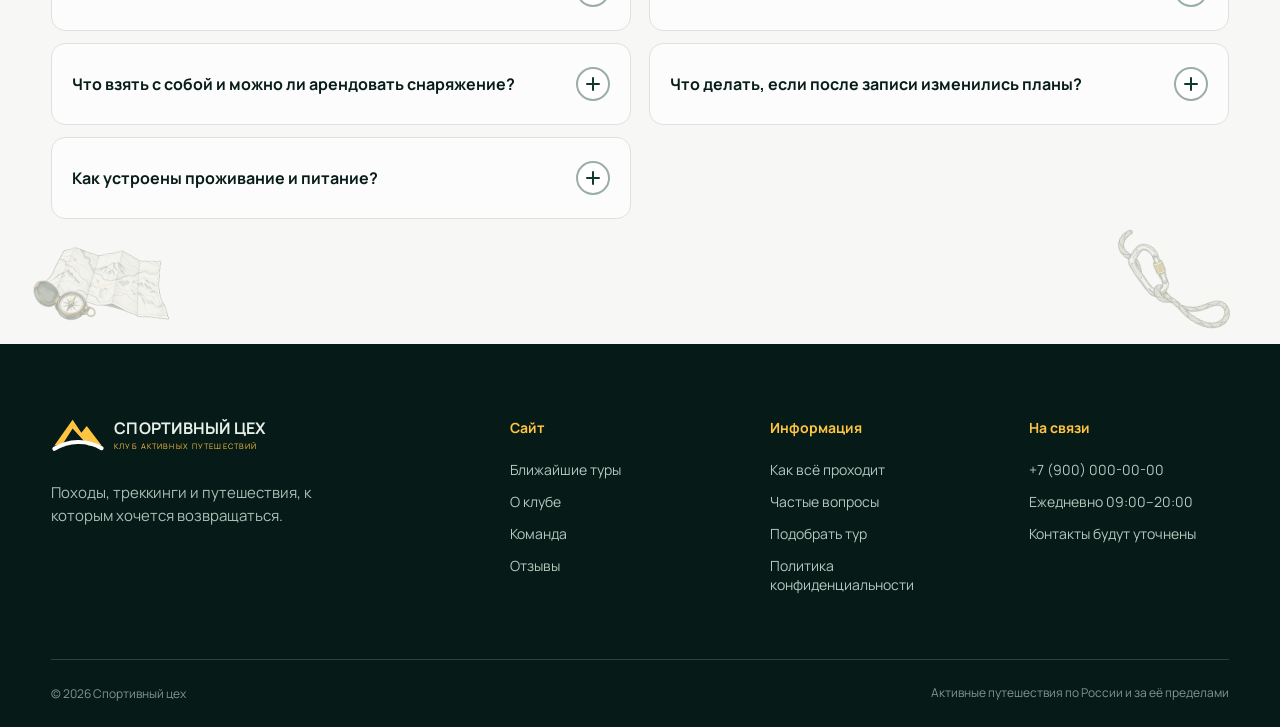
==== commit 2816dc9d: "Build responsive travel catalogue with combined filters and shared site layout" ====
--- a/index.html
+++ b/index.html
@@ -8,8 +8,8 @@
   <title>Спортивный цех — походы и активные путешествия</title>
   <link rel="icon" type="image/svg+xml" href="data:image/svg+xml,%3Csvg xmlns='http://www.w3.org/2000/svg' viewBox='0 0 64 64'%3E%3Crect width='64' height='64' rx='13' fill='%23071d19'/%3E%3Cpath d='M7 45 27 15l9 13 6-7 16 24H43L27 24 14 45Z' fill='%23ffc540'/%3E%3Cpath d='M8 50c14-10 31-10 48 0' fill='none' stroke='white' stroke-width='5' stroke-linecap='round'/%3E%3C/svg%3E">
   <link rel="preload" as="image" href="./assets/hero-realistic-v2.png" fetchpriority="high">
-  <link rel="stylesheet" href="./styles.css?v=22a50ba457">
-  <script>window.STATIC_PREVIEW=true</script><script defer src="./app.js?v=22a50ba457"></script>
+  <link rel="stylesheet" href="./styles.css?v=be82331e57">
+  <script>window.STATIC_PREVIEW=true</script><script defer src="./app.js?v=be82331e57"></script>
 </head>
 <body>
   <svg class="transition-clips" width="0" height="0" aria-hidden="true" focusable="false">
@@ -28,7 +28,7 @@
       </a>
       <div class="messengers header-messengers" aria-label="Мессенджеры"><a href="#contact" aria-label="Telegram — связаться"><span class="ui-icon icon-telegram" aria-hidden="true"></span></a><a href="#contact" aria-label="MAX — связаться"><span class="ui-icon icon-max" aria-hidden="true"></span></a><a href="#contact" aria-label="ВКонтакте — связаться"><span class="ui-icon icon-vk" aria-hidden="true"></span></a></div>
       <nav class="desktop-nav" aria-label="Основное меню">
-        <details class="nav-dropdown"><summary>Туры <span class="chevron">⌄</span></summary><div class="nav-popover"><a href="#tours" data-tour-filter="all">Все туры</a><a href="#tours" data-tour-filter="Лёгкий">Для первого похода</a><a href="#tours" data-tour-filter="Средний">Походы средней сложности</a><a href="#tours" data-tour-filter="Сложный">Восхождения</a></div></details>
+        <details class="nav-dropdown"><summary>Туры <span class="chevron">⌄</span></summary><div class="nav-popover"><a href="/tours">Все туры</a><a href="#tours" data-tour-filter="Лёгкий">Для первого похода</a><a href="#tours" data-tour-filter="Средний">Походы средней сложности</a><a href="#tours" data-tour-filter="Сложный">Восхождения</a></div></details>
         <details class="nav-dropdown"><summary>Направления <span class="chevron">⌄</span></summary><div class="nav-popover"><a href="#tours" data-region="all">Все направления</a><a href="#tours" data-region="Кабардино-Балкария">Кабардино-Балкария</a><a href="#tours" data-region="Северная Осетия">Северная Осетия</a><a href="#tours" data-region="Воронежская область">Воронежская область</a></div></details>
         <a href="#tours">Календарь</a>
         <a href="#about">О клубе</a>
--- a/styles.css
+++ b/styles.css
@@ -463,3 +463,85 @@
 
 /* Fresh text-to-image photographic hero; keep the previous asset as a fallback copy. */
 .hero{background-image:url('assets/hero-realistic-v2.png')}
+
+/* Catalogue: the same shell as the homepage, with a focused selection interface. */
+.icon-wallet{--icon-url:url('assets/icons/wallet.svg')}.icon-rotate-ccw{--icon-url:url('assets/icons/rotate-ccw.svg')}.icon-arrow-up-down{--icon-url:url('assets/icons/arrow-up-down.svg')}
+.catalog-page{background:#f7f8f6}
+.catalog-page .site-header{position:relative;background:#08241f}
+.catalog-intro{padding:32px 0 30px;overflow:hidden}
+.catalog-breadcrumbs{display:flex;flex-wrap:wrap;align-items:center;gap:10px;font-size:12px;color:#79857f;margin-bottom:26px}
+.catalog-breadcrumbs a:hover{color:#103c30;text-decoration:underline;text-underline-offset:3px}
+.catalog-intro-content{display:grid;grid-template-columns:minmax(0,1.8fr) minmax(260px,1fr);gap:30px;align-items:center}
+.catalog-intro-copy{min-width:0}
+.catalog-intro .eyebrow{display:flex;align-items:center;gap:12px;font-size:11px;letter-spacing:.08em;margin:0;color:#153129}
+.catalog-intro .eyebrow-line{width:34px;margin:0;flex:none}
+.catalog-intro h1{font-size:var(--section-title-size);font-weight:800;letter-spacing:-.065em;line-height:1.04;margin:18px 0 18px;text-wrap:balance}
+.catalog-intro h1 em{font-style:normal;color:#f3b327}
+.catalog-intro-copy>p:last-child{font-size:var(--section-lead-size);line-height:1.5;max-width:720px;color:#29403a;margin:0}
+.catalog-header-art{width:100%;height:235px;background:url('assets/catalog-header-art.png') center/contain no-repeat;pointer-events:none;user-select:none;-webkit-user-select:none}
+.catalog-results{padding:0 0 65px;scroll-margin-top:20px}
+.catalog-filters{position:relative;z-index:5;display:grid;grid-template-columns:repeat(4,minmax(0,1fr)) auto minmax(175px,1fr);align-items:start;gap:10px;padding:14px;margin-bottom:28px;background:#ffffffd9;border:1px solid #e9ede9;border-radius:14px;box-shadow:0 12px 32px -18px #163b2a33;scroll-margin-top:20px}
+.catalog-select-field,.catalog-range>summary{display:grid;grid-template-columns:20px minmax(0,1fr) 14px;align-items:center;gap:9px;min-height:65px;padding:10px 11px;background:#fff;border:1px solid #e2e8e3;border-radius:9px;color:#112e26;transition:border-color .25s,box-shadow .25s}
+.catalog-select-field:focus-within,.catalog-range[open]>summary{border-color:#8ba797;box-shadow:0 0 0 3px #b1c3b428}
+.catalog-select-field>.ui-icon,.catalog-range>summary>.ui-icon{width:20px;height:20px;font-size:18px}
+.catalog-select-field>.icon-chevron-down,.catalog-range>summary>.icon-chevron-down{width:13px;height:13px}
+.catalog-field-copy{display:flex;flex-direction:column;gap:3px;min-width:0}
+.catalog-field-label{font-size:11px;font-weight:800;line-height:1.3}
+.catalog-field-value,.catalog-select-field select{font-size:12px;line-height:1.4;color:#75827b;font-weight:500}
+.catalog-field-value{white-space:nowrap;overflow:hidden;text-overflow:ellipsis}
+.catalog-select-field select{width:100%;min-width:0;appearance:none;-webkit-appearance:none;padding:0;border:0;border-radius:0;background:transparent;cursor:pointer;text-overflow:ellipsis;outline:none}
+.catalog-select-field>.icon-chevron-down{pointer-events:none}
+.catalog-range{position:relative;min-width:0}
+.catalog-range>summary{list-style:none;cursor:pointer}
+.catalog-range>summary::-webkit-details-marker{display:none}
+.catalog-range[open]>summary>.icon-chevron-down{transform:rotate(180deg)}
+.catalog-range-popover{position:absolute;z-index:30;top:calc(100% + 10px);left:0;width:min(330px,calc(100vw - 52px));padding:20px;background:#fff;border:1px solid #dbe4dc;border-radius:13px;box-shadow:0 18px 45px -16px #153b2b40}
+.catalog-price .catalog-range-popover{left:auto;right:0}
+.catalog-popover-title{font-size:15px;font-weight:800;margin:0 0 16px}
+.catalog-range-inputs{display:grid;grid-template-columns:repeat(2,minmax(0,1fr));gap:10px}
+.catalog-range-inputs label{display:flex;flex-direction:column;gap:7px;font-size:12px;font-weight:700;min-width:0;color:#55695d}
+.catalog-range-inputs input{width:100%;min-width:0;height:43px;padding:0 9px;border:1px solid #cad8cd;border-radius:7px;background:#f9fbf8;color:#173c2e;font-size:14px;outline-color:#d3aa48}
+.catalog-popover-help{font-size:12px;line-height:1.5;color:#78857e;margin:13px 0}
+.catalog-range-done{display:flex;align-items:center;justify-content:center;gap:12px;width:100%;border:0;border-radius:7px;background:#123c30;color:#fff;padding:10px;font-size:13px;font-weight:700}
+.catalog-range-done:hover{background:#20533f}
+.catalog-reset{align-self:center;display:flex;align-items:center;justify-content:center;gap:7px;min-height:44px;padding:8px 6px;border:0;background:transparent;color:#2d483b;white-space:nowrap;font-size:11px;font-weight:700}
+.catalog-reset span:last-child{text-decoration:underline;text-underline-offset:3px}
+.catalog-reset .ui-icon{font-size:16px}
+.catalog-reset:hover{color:#a8740e}.catalog-reset:disabled{opacity:.4;cursor:default}
+.catalog-sort{min-height:65px;border-left-color:#dce4df}
+.catalog-sort select{color:#17382b;font-weight:700;font-size:12px}
+.catalog-filter-message{grid-column:1/-1;font-size:13px;line-height:1.5;margin:2px 0 0;color:#a25038}
+.catalog-filters :is(input,button,summary):focus-visible{outline:2px solid #b5872b;outline-offset:3px}
+.catalog-tour-grid{grid-template-columns:repeat(4,minmax(0,1fr));gap:20px;align-items:stretch}
+.catalog-tour-card{min-height:0;border-radius:13px;box-shadow:0 12px 30px -15px #17392932;border:1px solid #edf0ec}
+.catalog-tour-card .tour-card-media{height:245px}
+.catalog-tour-card .region-tag{top:13px;left:13px;font-size:11px;padding:7px 10px;border-color:transparent;max-width:calc(100% - 26px)}
+.catalog-tour-card .tour-card-body{padding:18px}
+.catalog-tour-card h3{min-height:2.6em;font-size:18px;line-height:1.3;margin-bottom:14px;text-wrap:pretty}
+.catalog-tour-card .media-placeholder{background:linear-gradient(145deg,#e5ece5,#d6e2da);border:0;color:#789486}
+.catalog-tour-card .media-placeholder .placeholder-mark{opacity:.75;margin-bottom:4px}
+.catalog-tour-card .media-placeholder strong{font-size:13px;font-weight:600}
+.catalog-tour-card .media-placeholder small{font-size:11px;color:#80988b;max-width:180px}
+.catalog-tour-meta{display:flex;align-items:center;justify-content:space-between;flex-wrap:wrap;gap:8px;margin-bottom:12px;color:#6d7b73;font-size:11px}
+.catalog-tour-meta>span{display:inline-flex;align-items:center;gap:6px;white-space:nowrap}
+.catalog-tour-meta .ui-icon{font-size:15px}
+.catalog-difficulty{display:inline-flex;align-items:center;align-self:flex-start;gap:7px;padding:5px 9px;border-radius:99px;background:#fff1c8;color:#594b23;font-size:11px;line-height:1.25;margin-bottom:18px}
+.catalog-difficulty[data-difficulty="Лёгкий"]{background:#eaf4e8;color:#355f3f}.catalog-difficulty[data-difficulty="Сложный"]{background:#f8e8e5;color:#845651}
+.difficulty-dots{display:inline-flex;gap:3px;--difficulty-color:#e4aa28}.catalog-difficulty[data-difficulty="Лёгкий"] .difficulty-dots{--difficulty-color:#68a359}.catalog-difficulty[data-difficulty="Сложный"] .difficulty-dots{--difficulty-color:#d88c85}
+.difficulty-dots i{width:6px;height:6px;display:block;border-radius:50%;background:var(--difficulty-color);opacity:.28}.difficulty-dots i.is-filled{opacity:1}
+.catalog-tour-card .tour-price{font-size:20px}.catalog-tour-card .tour-price small{font-size:11px}
+.catalog-tour-link{min-height:40px;padding:0 13px;gap:8px;border-radius:8px;font-size:12px}
+.catalog-tour-link .button-arrow{width:19px;height:19px}
+.catalog-empty{grid-column:1/-1;min-height:250px;padding:55px 24px;border:1px solid #dce5dd;border-radius:14px;background:#fff;text-align:center;display:flex;flex-direction:column;align-items:center;justify-content:center;gap:14px}
+.catalog-empty h2{font-size:25px;letter-spacing:-.035em;line-height:1.2;margin:0}.catalog-empty p{font-size:15px;line-height:1.5;color:#718276;max-width:480px;margin:0}.catalog-empty .button{min-height:44px;font-size:13px;margin-top:4px}
+.catalog-loading{grid-column:1/-1;padding:70px 0;text-align:center;color:#7e8c82}
+.catalog-help{position:relative;isolation:isolate;overflow:hidden;padding:32px 0;background:#fff2d6;background-image:repeating-radial-gradient(ellipse at 17% 140%,transparent 0 24px,#e5c78422 25px 26px,transparent 27px 50px)}
+.catalog-help-content{display:flex;align-items:center;justify-content:space-between;gap:30px;min-height:100px;padding-left:170px;padding-right:125px}
+.catalog-help h2{font-size:clamp(25px,2.4vw,36px);font-weight:800;line-height:1.15;letter-spacing:-.045em;margin:0 0 10px}
+.catalog-help p{font-size:16px;line-height:1.5;color:#536c5d;margin:0}.catalog-help .button{min-height:56px;font-size:15px;gap:20px;flex:none}
+.catalog-help::before,.catalog-help::after{content:"";position:absolute;z-index:-1;background-position:center;background-size:contain;background-repeat:no-repeat;pointer-events:none}
+.catalog-help::before{width:170px;height:180px;left:0;bottom:-10px;background-image:url('assets/decor-backpack.png');opacity:.72;transform:rotate(-9deg)}
+.catalog-help::after{width:150px;height:120px;right:-22px;bottom:0;background-image:url('assets/decor-map-compass.png');opacity:.52;transform:rotate(10deg)}
+@media(max-width:1180px){.catalog-filters{grid-template-columns:repeat(4,minmax(0,1fr))}.catalog-reset{grid-column:1/3;justify-self:start}.catalog-sort{grid-column:3/5;min-height:48px}.catalog-tour-grid{grid-template-columns:repeat(2,minmax(0,1fr))}.catalog-tour-card .tour-card-media{height:275px}.catalog-intro-content{grid-template-columns:minmax(0,1.6fr) minmax(235px,1fr);gap:20px}.catalog-header-art{height:210px}.catalog-help-content{padding-left:140px;padding-right:40px}.catalog-help::after{display:none}.catalog-help::before{width:140px}}
+@media(max-width:700px){.catalog-intro{padding:24px 0 22px}.catalog-breadcrumbs{font-size:11px;margin-bottom:25px}.catalog-intro-content{display:flex;flex-direction:column;gap:10px;align-items:stretch}.catalog-intro h1{font-size:clamp(38px,9.8vw,52px);margin:16px 0}.catalog-intro-copy>p:last-child{font-size:16px;line-height:1.5}.catalog-intro .eyebrow{font-size:10px;gap:10px}.catalog-header-art{height:120px;background-position:right center}.catalog-results{padding-bottom:38px}.catalog-filters{grid-template-columns:repeat(2,minmax(0,1fr));padding:10px;gap:8px;margin-bottom:20px}.catalog-select-field,.catalog-range>summary{min-height:68px;padding:10px 8px;grid-template-columns:18px minmax(0,1fr) 12px;gap:7px}.catalog-select-field>.ui-icon,.catalog-range>summary>.ui-icon{width:18px;height:18px}.catalog-field-label{font-size:10px}.catalog-field-value,.catalog-select-field select{font-size:12px}.catalog-reset{grid-column:1;justify-self:start;font-size:10px;gap:5px;padding:8px 2px}.catalog-sort{grid-column:2;min-height:48px;grid-template-columns:16px minmax(0,1fr) 10px;gap:5px}.catalog-sort select{font-size:10px}.catalog-range-popover{padding:16px}.catalog-range-inputs input{font-size:16px}.catalog-tour-grid{gap:16px}.catalog-tour-card .tour-card-media{height:225px}.catalog-tour-card .tour-card-body{padding:17px}.catalog-tour-card h3{font-size:18px}.catalog-help{padding:28px 0}.catalog-help-content{display:flex;flex-direction:column;align-items:flex-start;gap:20px;padding:0;min-height:0}.catalog-help h2{font-size:28px;max-width:370px}.catalog-help p{font-size:15px;max-width:360px}.catalog-help::before,.catalog-help::after{display:none}.catalog-help .button{min-height:52px;font-size:14px}}
+@media(max-width:599px){.catalog-tour-grid{grid-template-columns:1fr}.catalog-tour-card .tour-card-media{height:250px}.catalog-tour-card h3{min-height:0}.catalog-tour-meta{font-size:12px}.catalog-tour-card .tour-price{font-size:22px}.catalog-tour-link{min-height:43px;font-size:13px}.catalog-difficulty{font-size:12px}}
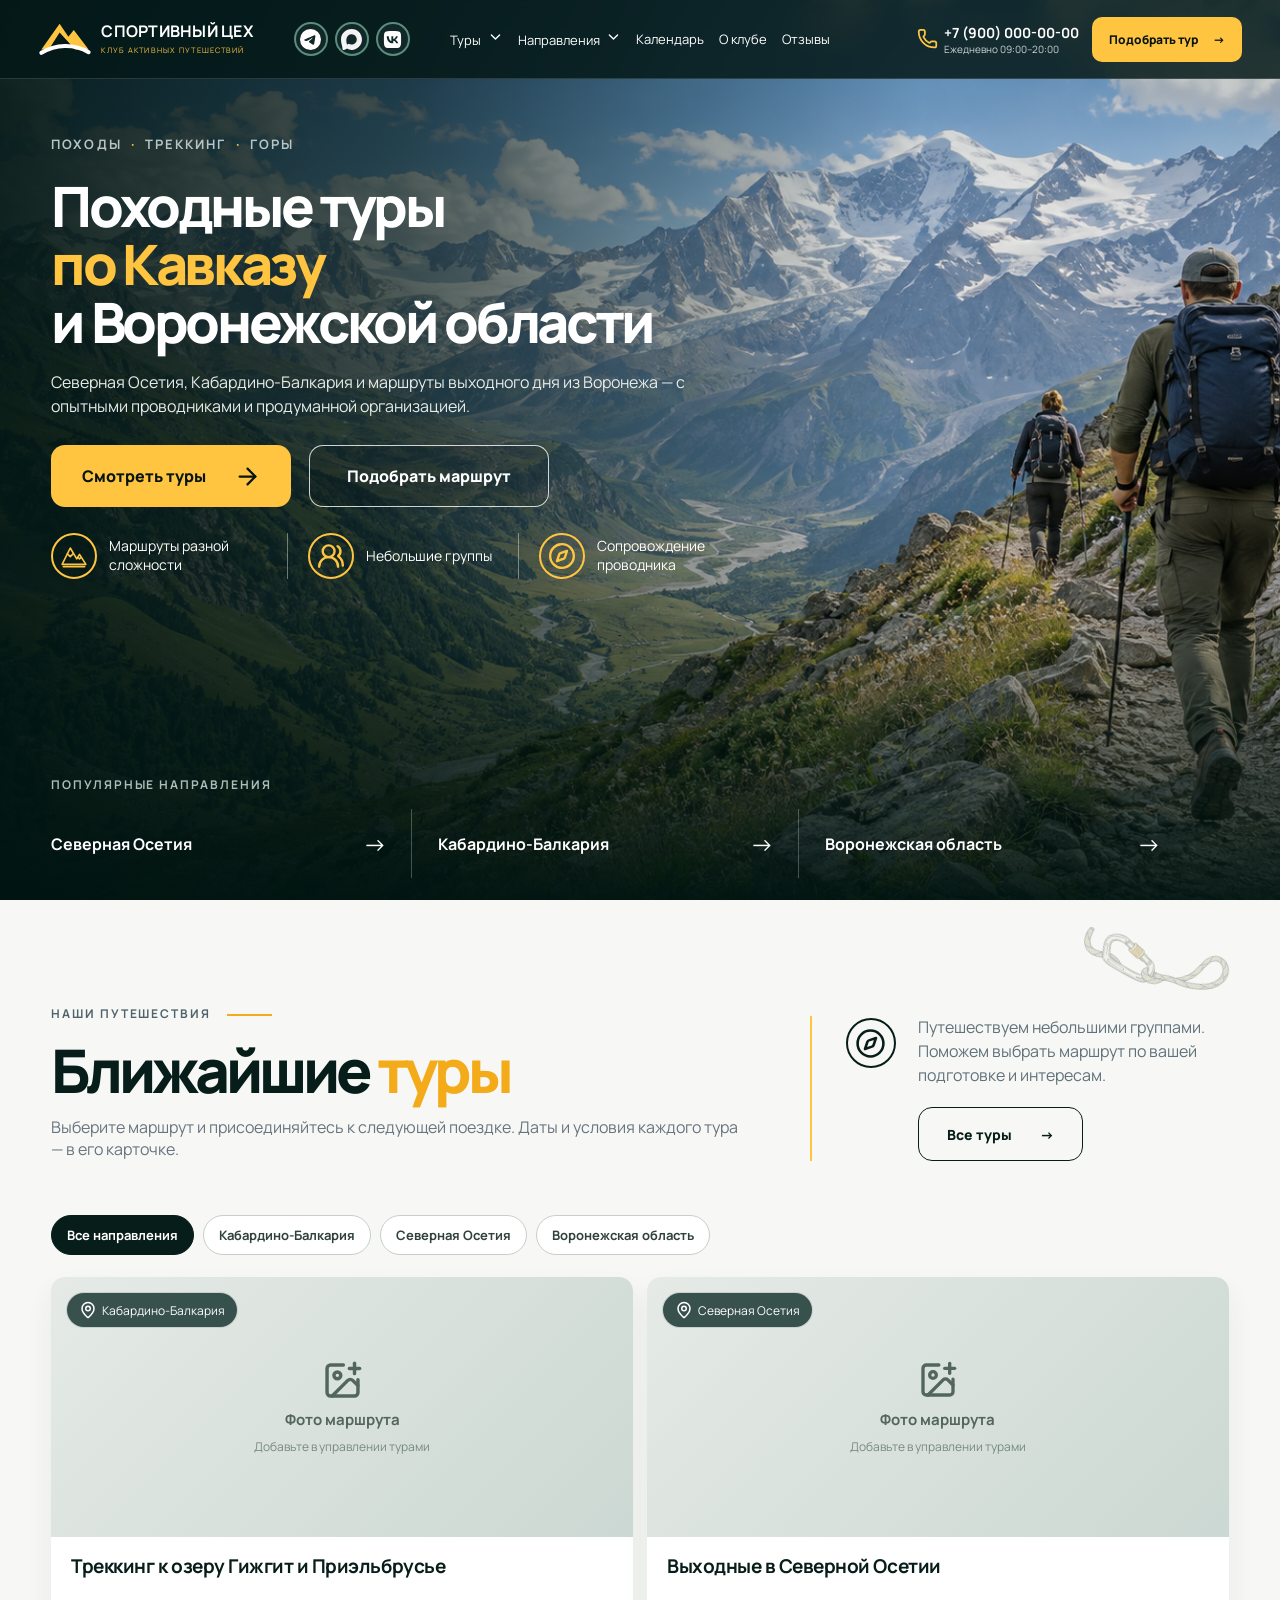
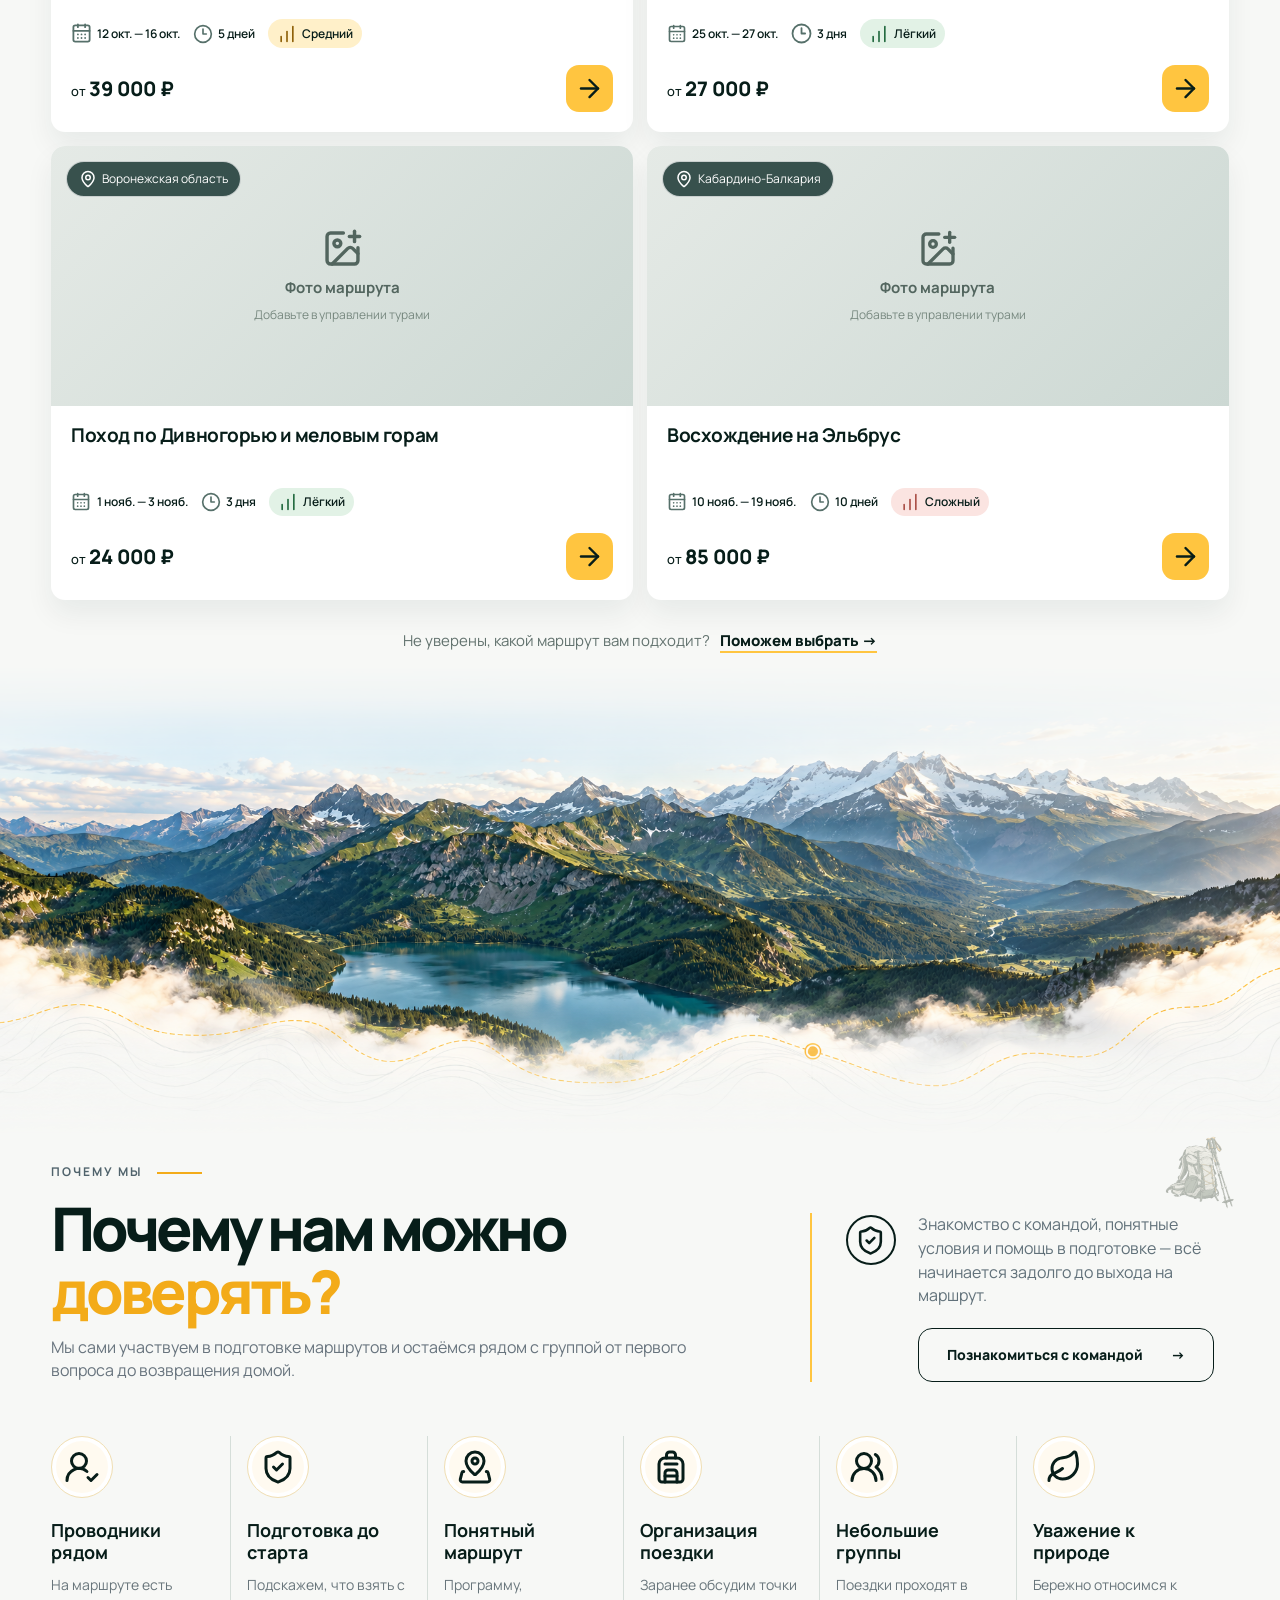
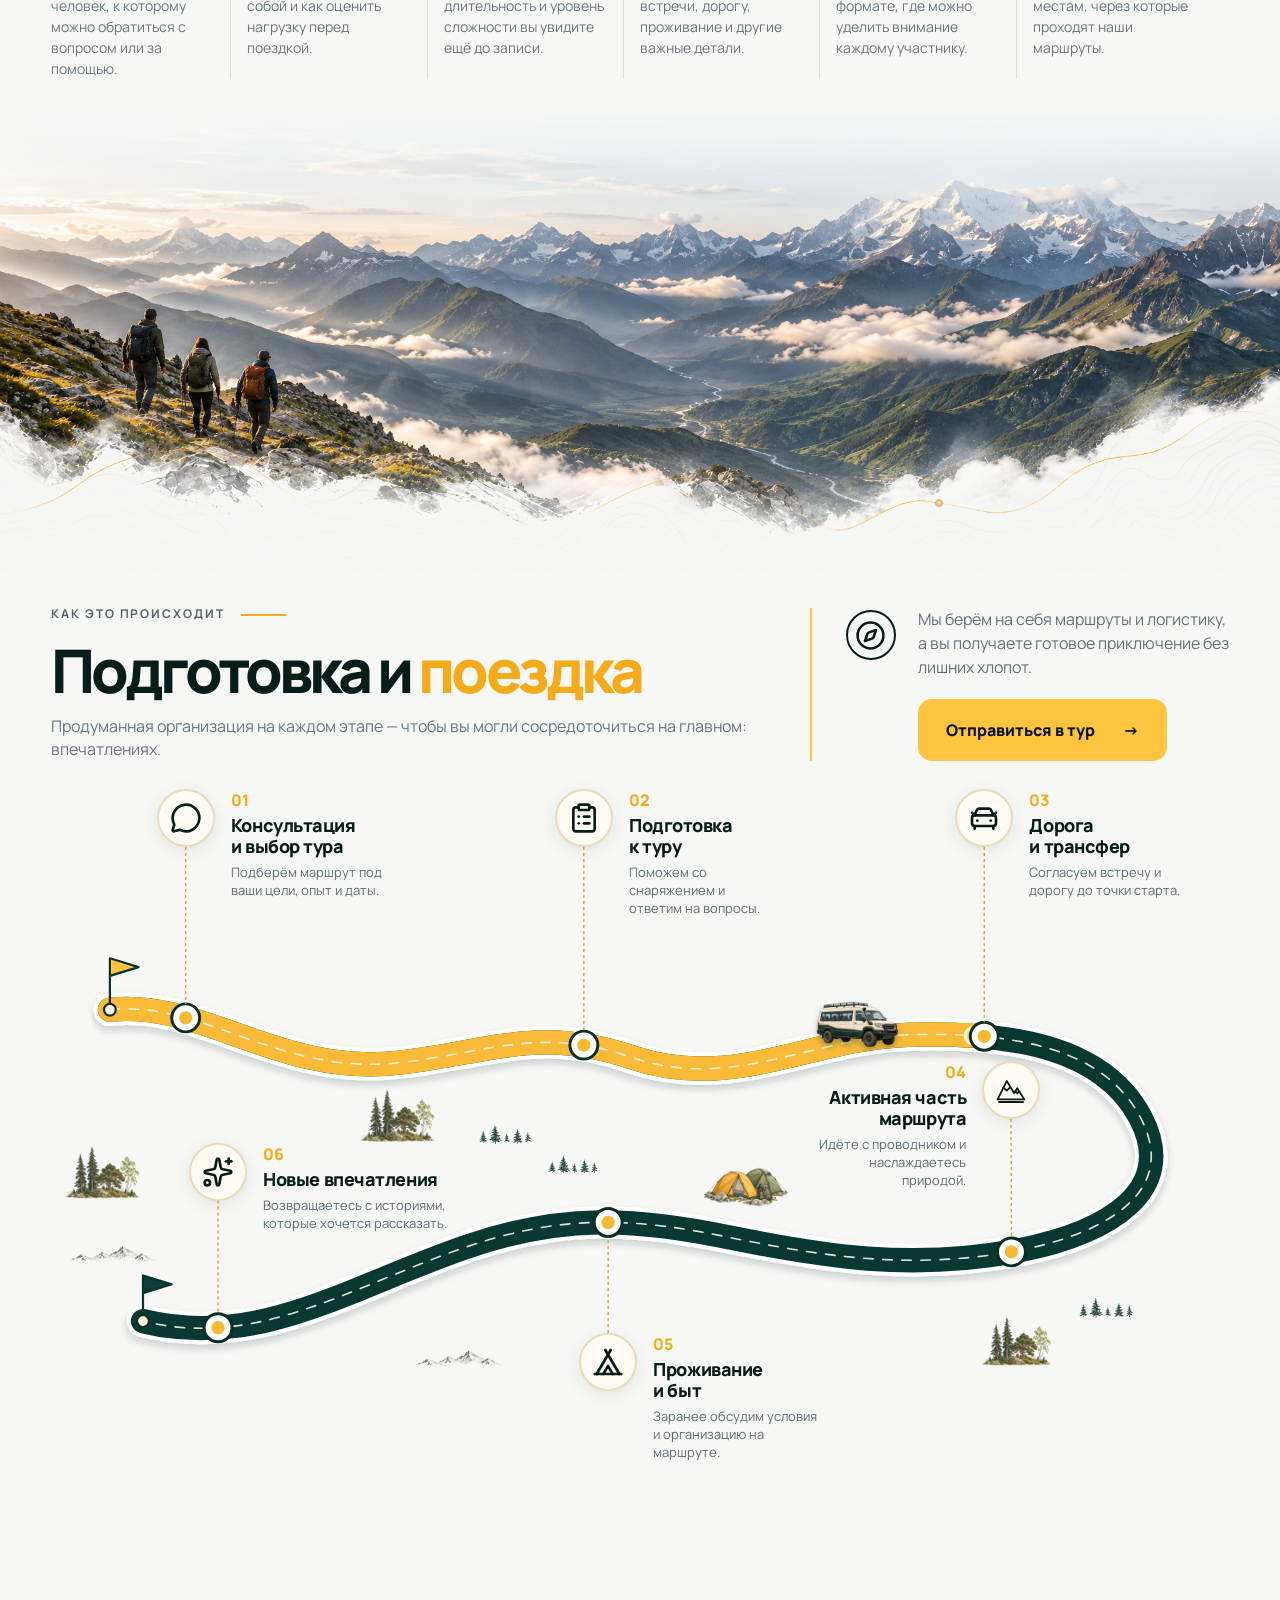
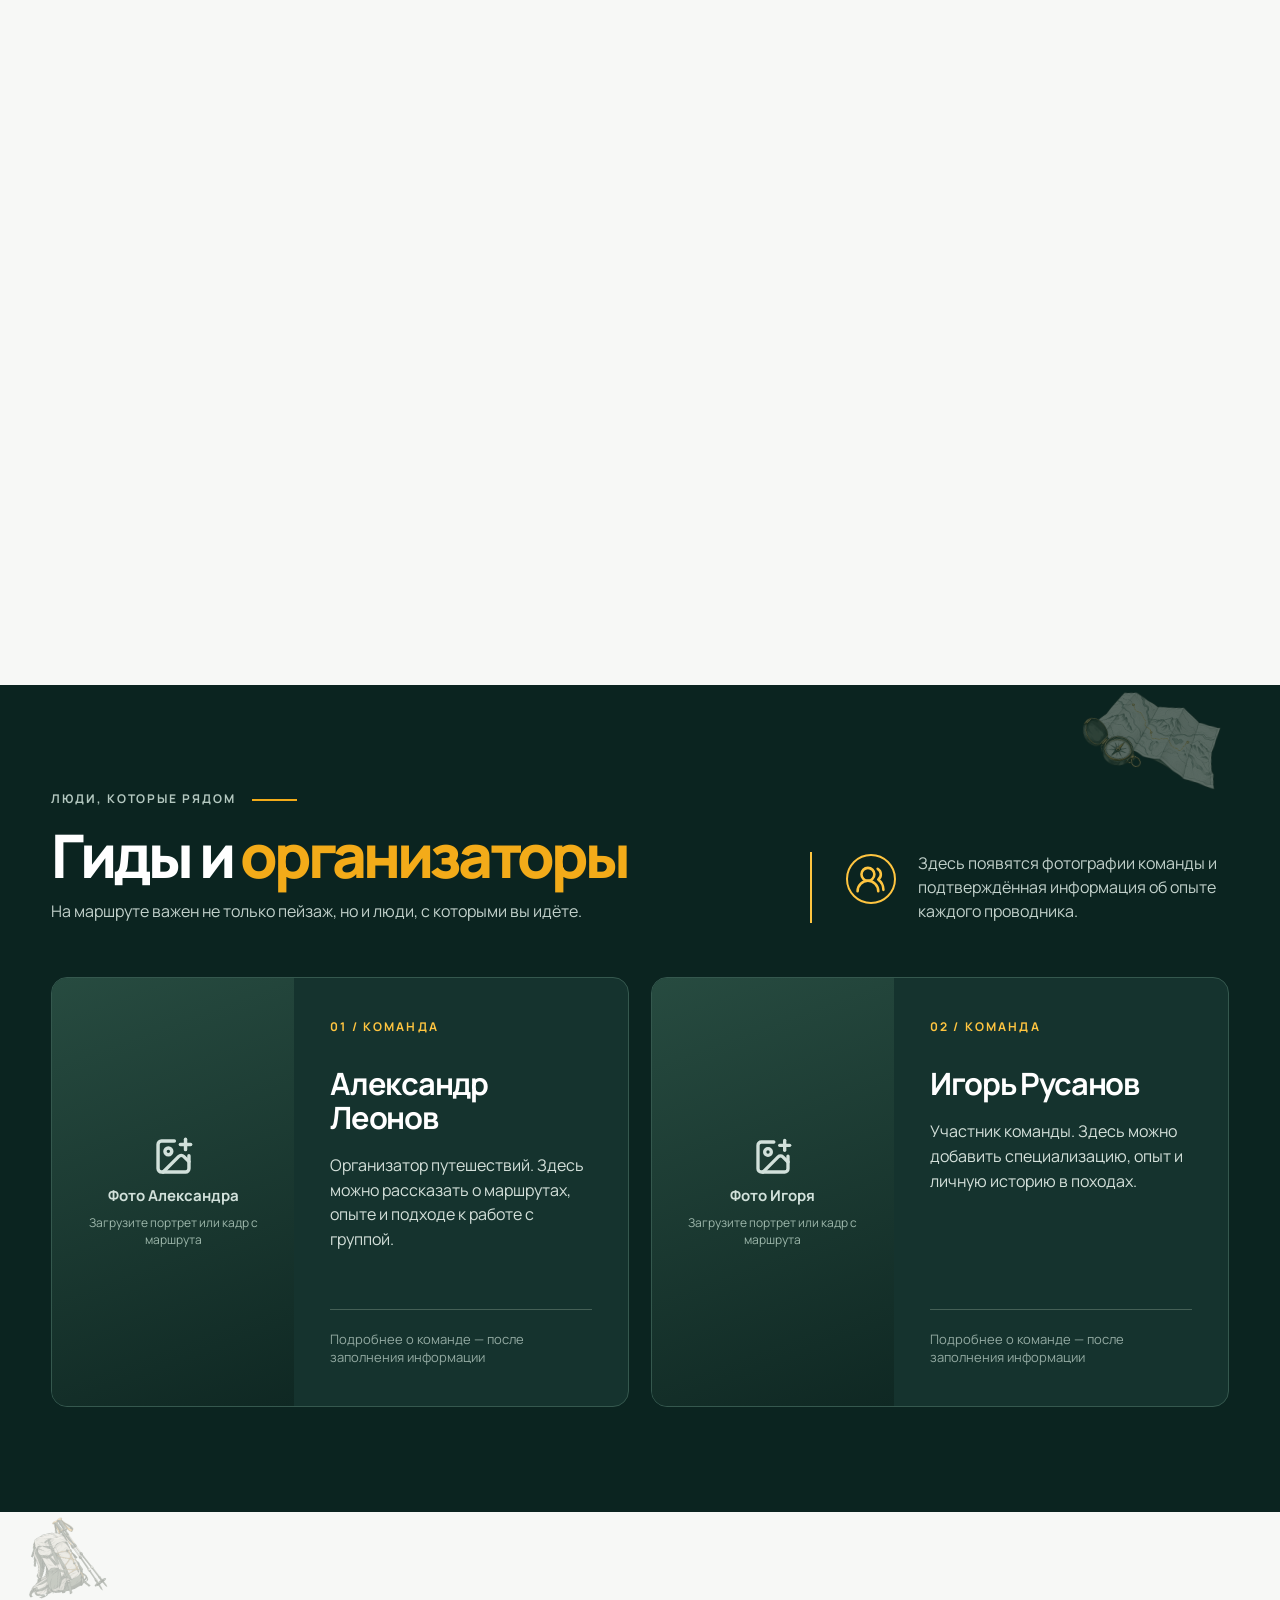
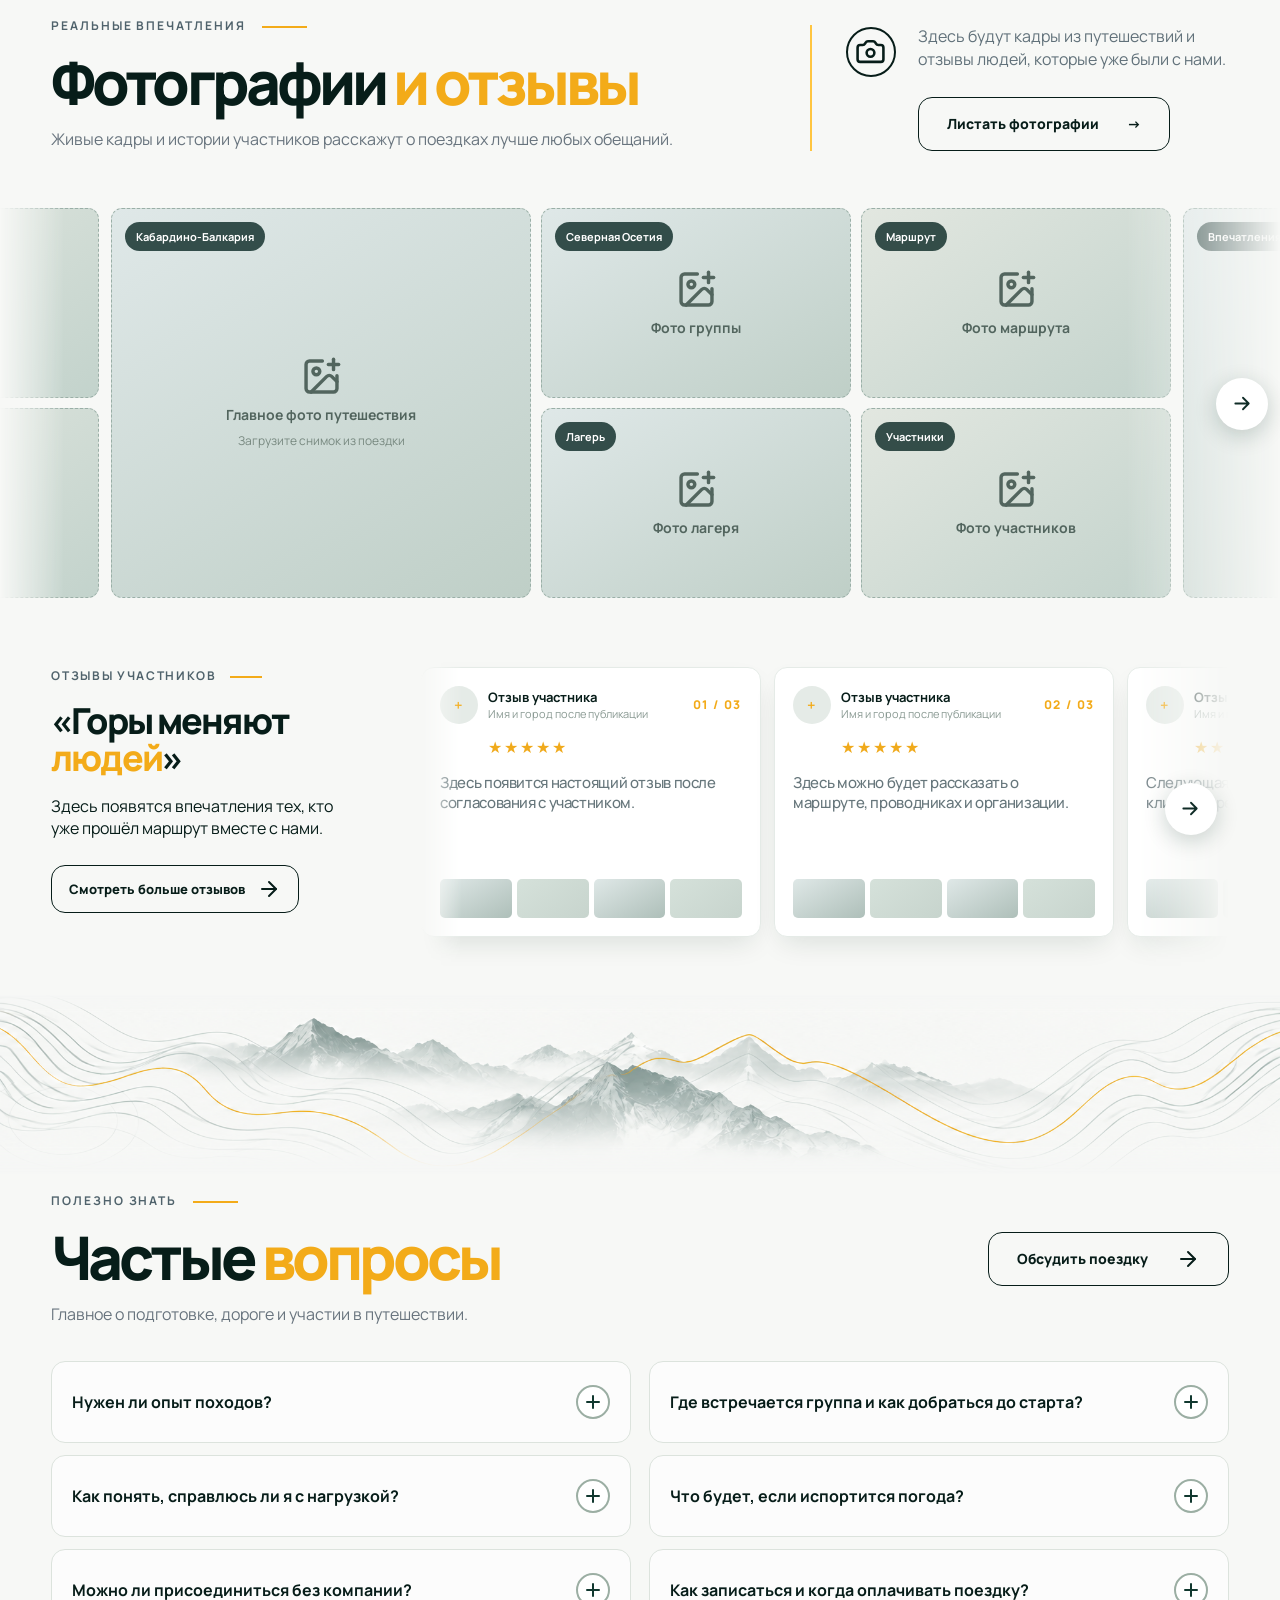
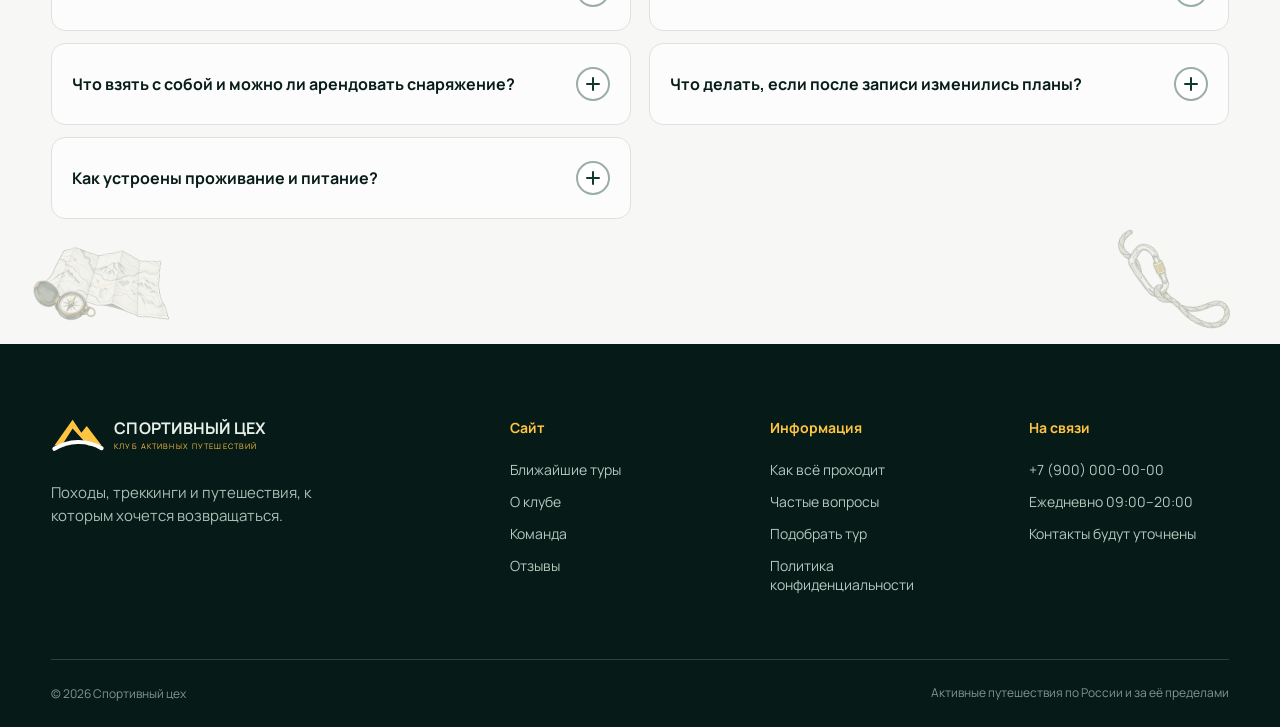
==== commit 04eb093f: "Style catalogue filters and add accessible custom date range calendar" ====
--- a/index.html
+++ b/index.html
@@ -8,8 +8,8 @@
   <title>Спортивный цех — походы и активные путешествия</title>
   <link rel="icon" type="image/svg+xml" href="data:image/svg+xml,%3Csvg xmlns='http://www.w3.org/2000/svg' viewBox='0 0 64 64'%3E%3Crect width='64' height='64' rx='13' fill='%23071d19'/%3E%3Cpath d='M7 45 27 15l9 13 6-7 16 24H43L27 24 14 45Z' fill='%23ffc540'/%3E%3Cpath d='M8 50c14-10 31-10 48 0' fill='none' stroke='white' stroke-width='5' stroke-linecap='round'/%3E%3C/svg%3E">
   <link rel="preload" as="image" href="./assets/hero-realistic-v2.png" fetchpriority="high">
-  <link rel="stylesheet" href="./styles.css?v=be82331e57">
-  <script>window.STATIC_PREVIEW=true</script><script defer src="./app.js?v=be82331e57"></script>
+  <link rel="stylesheet" href="./styles.css?v=e6f67a13c2">
+  <script>window.STATIC_PREVIEW=true</script><script defer src="./app.js?v=e6f67a13c2"></script>
 </head>
 <body>
   <svg class="transition-clips" width="0" height="0" aria-hidden="true" focusable="false">
--- a/styles.css
+++ b/styles.css
@@ -545,3 +545,50 @@
 @media(max-width:1180px){.catalog-filters{grid-template-columns:repeat(4,minmax(0,1fr))}.catalog-reset{grid-column:1/3;justify-self:start}.catalog-sort{grid-column:3/5;min-height:48px}.catalog-tour-grid{grid-template-columns:repeat(2,minmax(0,1fr))}.catalog-tour-card .tour-card-media{height:275px}.catalog-intro-content{grid-template-columns:minmax(0,1.6fr) minmax(235px,1fr);gap:20px}.catalog-header-art{height:210px}.catalog-help-content{padding-left:140px;padding-right:40px}.catalog-help::after{display:none}.catalog-help::before{width:140px}}
 @media(max-width:700px){.catalog-intro{padding:24px 0 22px}.catalog-breadcrumbs{font-size:11px;margin-bottom:25px}.catalog-intro-content{display:flex;flex-direction:column;gap:10px;align-items:stretch}.catalog-intro h1{font-size:clamp(38px,9.8vw,52px);margin:16px 0}.catalog-intro-copy>p:last-child{font-size:16px;line-height:1.5}.catalog-intro .eyebrow{font-size:10px;gap:10px}.catalog-header-art{height:120px;background-position:right center}.catalog-results{padding-bottom:38px}.catalog-filters{grid-template-columns:repeat(2,minmax(0,1fr));padding:10px;gap:8px;margin-bottom:20px}.catalog-select-field,.catalog-range>summary{min-height:68px;padding:10px 8px;grid-template-columns:18px minmax(0,1fr) 12px;gap:7px}.catalog-select-field>.ui-icon,.catalog-range>summary>.ui-icon{width:18px;height:18px}.catalog-field-label{font-size:10px}.catalog-field-value,.catalog-select-field select{font-size:12px}.catalog-reset{grid-column:1;justify-self:start;font-size:10px;gap:5px;padding:8px 2px}.catalog-sort{grid-column:2;min-height:48px;grid-template-columns:16px minmax(0,1fr) 10px;gap:5px}.catalog-sort select{font-size:10px}.catalog-range-popover{padding:16px}.catalog-range-inputs input{font-size:16px}.catalog-tour-grid{gap:16px}.catalog-tour-card .tour-card-media{height:225px}.catalog-tour-card .tour-card-body{padding:17px}.catalog-tour-card h3{font-size:18px}.catalog-help{padding:28px 0}.catalog-help-content{display:flex;flex-direction:column;align-items:flex-start;gap:20px;padding:0;min-height:0}.catalog-help h2{font-size:28px;max-width:370px}.catalog-help p{font-size:15px;max-width:360px}.catalog-help::before,.catalog-help::after{display:none}.catalog-help .button{min-height:52px;font-size:14px}}
 @media(max-width:599px){.catalog-tour-grid{grid-template-columns:1fr}.catalog-tour-card .tour-card-media{height:250px}.catalog-tour-card h3{min-height:0}.catalog-tour-meta{font-size:12px}.catalog-tour-card .tour-price{font-size:22px}.catalog-tour-link{min-height:43px;font-size:13px}.catalog-difficulty{font-size:12px}}
+
+/* One consistent, lightweight popover system — no native select/date panels. */
+.catalog-filters{grid-template-columns:repeat(5,minmax(0,1fr)) auto}
+.catalog-sort{grid-column:auto;min-height:0;border:0}
+.catalog-reset{grid-column:auto;justify-self:end;padding:8px 9px}
+.catalog-range>summary{height:100%;transition:border-color .2s ease,box-shadow .2s ease,background-color .2s ease}
+.catalog-range>summary:hover{background:#f8faf7;border-color:#aabeb0}
+.catalog-range>summary>.icon-chevron-down{transition:transform .22s ease}
+.catalog-range[open]{z-index:31}
+.catalog-range[open]>.catalog-range-popover{animation:catalog-popover-in .18s ease-out both}
+@keyframes catalog-popover-in{from{opacity:0;transform:translateY(-5px)}to{opacity:1;transform:translateY(0)}}
+.catalog-sort .catalog-range-popover{left:auto;right:0}
+.catalog-choice-popover{width:max-content;min-width:100%;max-width:min(330px,calc(100vw - 52px));padding:7px}
+.catalog-choice-popover button{display:flex;align-items:center;gap:10px;width:100%;min-height:43px;padding:11px 12px;border:0;border-radius:7px;background:transparent;color:#234536;text-align:left;font-family:inherit;font-size:13px;line-height:1.4;cursor:pointer;transition:background-color .2s ease,color .2s ease}
+.catalog-choice-popover button:hover,.catalog-choice-popover button:focus-visible{background:#edf3ec}
+.catalog-choice-popover button[aria-selected="true"]{background:#123c30;color:#fff}
+.catalog-choice-popover button>span:first-of-type{flex:1}
+.catalog-option-check{opacity:0;font-size:16px;font-weight:700;flex:none}
+[aria-selected="true"]>.catalog-option-check{opacity:1}
+.catalog-option-dot{width:8px;height:8px;border-radius:50%;background:#e6b43d;flex:none}
+.catalog-option-dot[data-difficulty="Лёгкий"]{background:#71ad6c}.catalog-option-dot[data-difficulty="Сложный"]{background:#df9690}
+.catalog-date-fields{display:grid;grid-template-columns:repeat(2,minmax(0,1fr));gap:10px;margin-bottom:16px}
+.catalog-date-fields>div>span{display:block;margin-bottom:7px;font-size:12px;font-weight:700;color:#55695d}
+.catalog-date-entry{display:flex;align-items:center;min-width:0;border:1px solid #cad8cd;border-radius:7px;background:#f9fbf8;overflow:hidden}
+.catalog-date-entry:has([aria-pressed="true"]){border-color:#436c52;box-shadow:0 0 0 2px #b1c3b428}
+.catalog-date-entry button{border:0;background:transparent;color:#173c2e;cursor:pointer;font-family:inherit}
+.catalog-date-entry [data-edit-date]{flex:1;min-width:0;min-height:43px;padding:10px 5px;font-size:12px;white-space:nowrap;text-align:left}
+.catalog-date-entry [data-clear-date]{width:28px;min-height:40px;flex:none;font-size:22px;color:#6b8172;transition:color .2s ease,background-color .2s ease}
+.catalog-date-entry [data-clear-date]:hover{background:#e5eee2;color:#123c30}
+.catalog-date-entry [hidden]{display:none}
+.catalog-calendar-heading{display:flex;align-items:center;justify-content:space-between;gap:8px;margin-bottom:8px}
+.catalog-calendar-heading strong{font-size:14px;text-transform:capitalize;font-weight:800}
+.catalog-calendar-heading button{display:grid;place-items:center;width:34px;height:34px;flex:none;border:1px solid #dce5dc;border-radius:50%;background:#fff;color:#234536;cursor:pointer;transition:background-color .2s ease}
+.catalog-calendar-heading button:hover{background:#edf3ec}
+.catalog-calendar-heading .ui-icon{width:16px;height:16px;transform:rotate(90deg)}
+.catalog-calendar-heading button:last-child .ui-icon{transform:rotate(-90deg)}
+.catalog-calendar-week,.catalog-calendar-days{display:grid;grid-template-columns:repeat(7,minmax(0,1fr));gap:3px;text-align:center}
+.catalog-calendar-week{font-size:10px;font-weight:700;color:#839487;padding:6px 0}
+.catalog-calendar-days button{display:grid;place-items:center;width:100%;aspect-ratio:1;min-height:32px;padding:0;border:0;border-radius:7px;background:transparent;color:#294938;font-family:inherit;font-size:12px;cursor:pointer;transition:background-color .16s ease,color .16s ease}
+.catalog-calendar-days button:hover{background:#edf3ec}
+.catalog-calendar-days .in-range{background:#fdf1cc}
+.catalog-calendar-days [aria-current="date"]{box-shadow:inset 0 0 0 1px #829d88}
+.catalog-calendar-days .is-selected{background:#ffca40;color:#17382b;font-weight:800}
+.catalog-calendar-days .is-selected:hover{background:#f3bc2b}
+@media(max-width:1180px){.catalog-filters{grid-template-columns:repeat(3,minmax(0,1fr))}.catalog-sort,.catalog-reset{grid-column:auto}.catalog-reset{justify-self:end}.catalog-dates .catalog-range-popover{left:auto;right:0}.catalog-price .catalog-range-popover{left:0;right:auto}}
+@media(max-width:700px){.catalog-filters{grid-template-columns:repeat(2,minmax(0,1fr))}.catalog-sort,.catalog-reset{grid-column:auto}.catalog-sort>summary{min-height:68px}.catalog-reset{justify-self:end;font-size:10px}.catalog-filters>.catalog-range:nth-child(even)>.catalog-range-popover{left:auto;right:0}.catalog-dates .catalog-range-popover,.catalog-sort .catalog-range-popover{left:0;right:auto}.catalog-choice-popover{max-width:calc(100vw - 52px)}.catalog-choice-popover button{font-size:12px;min-height:44px}.catalog-date-entry [data-edit-date]{font-size:11px}.catalog-date-entry [data-clear-date]{width:24px}}
+@media(prefers-reduced-motion:reduce){.catalog-range[open]>.catalog-range-popover{animation:none}.catalog-filters *{transition:none!important}}
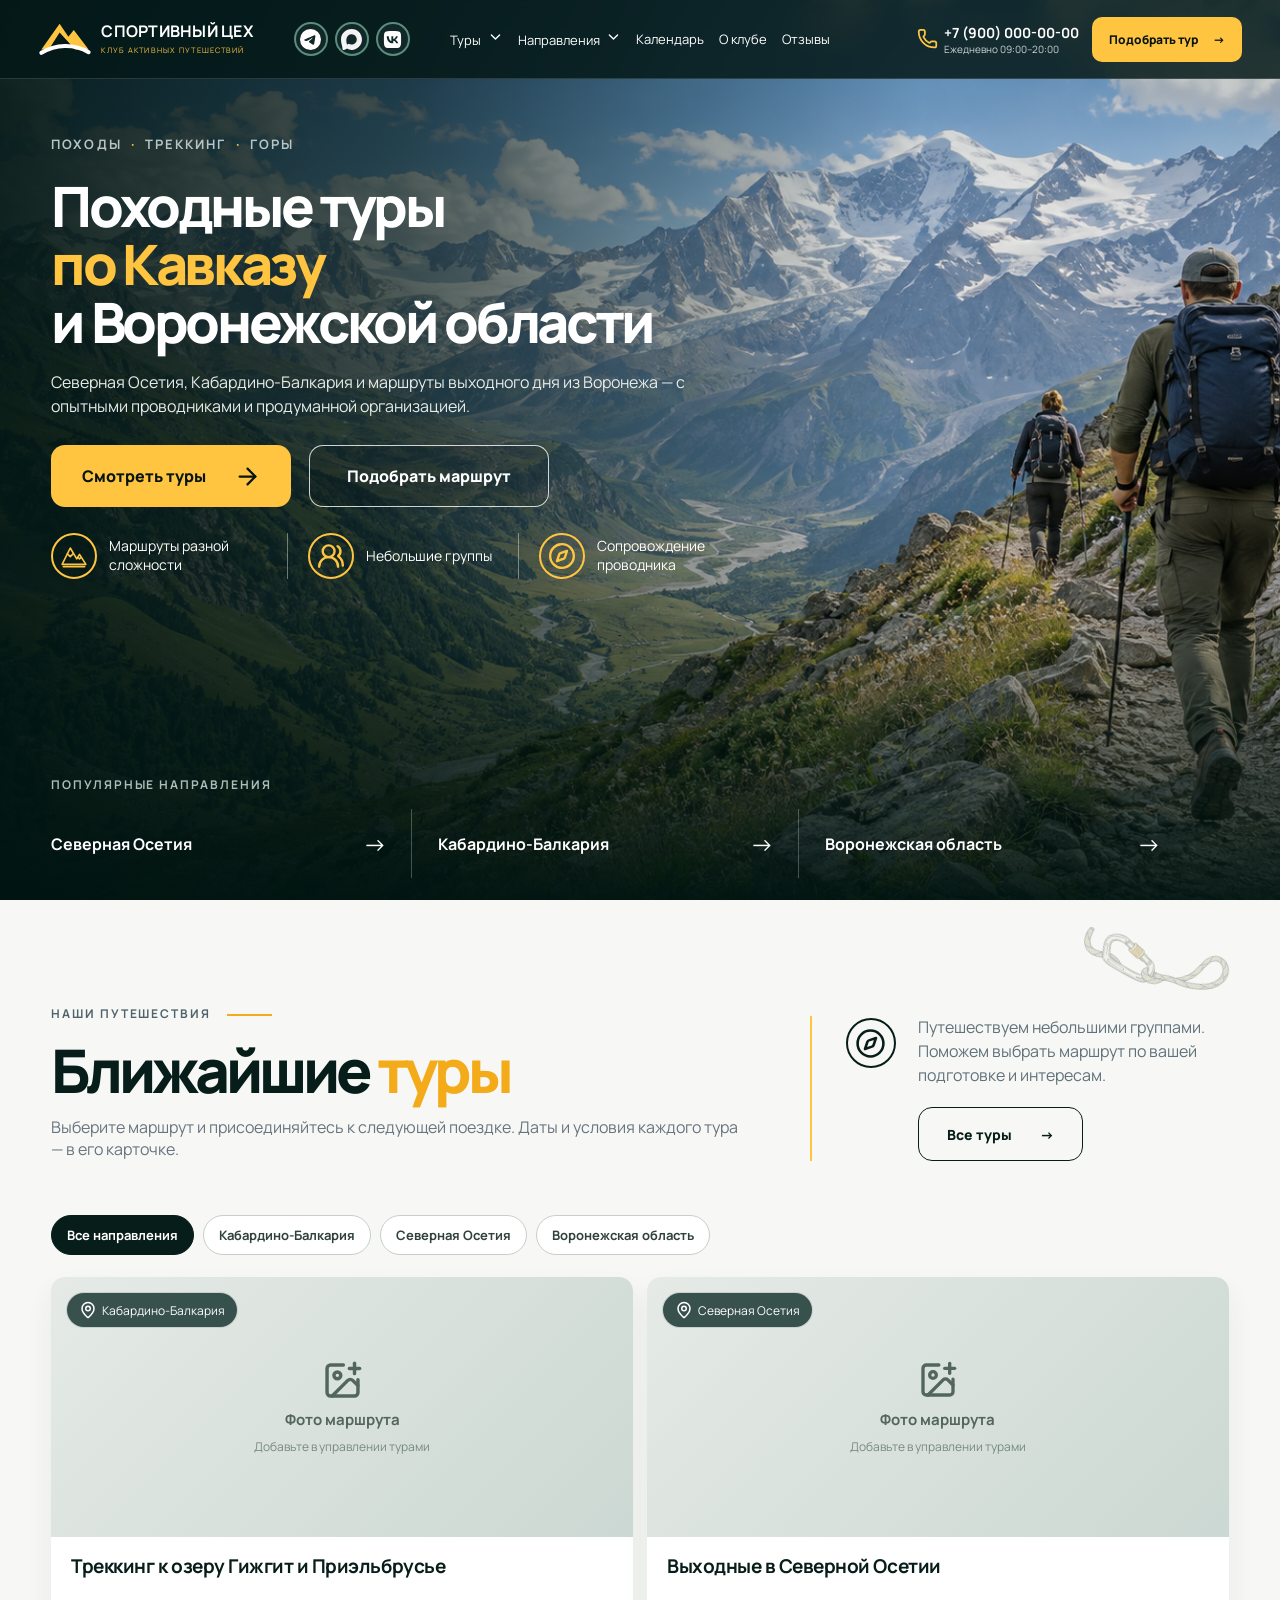
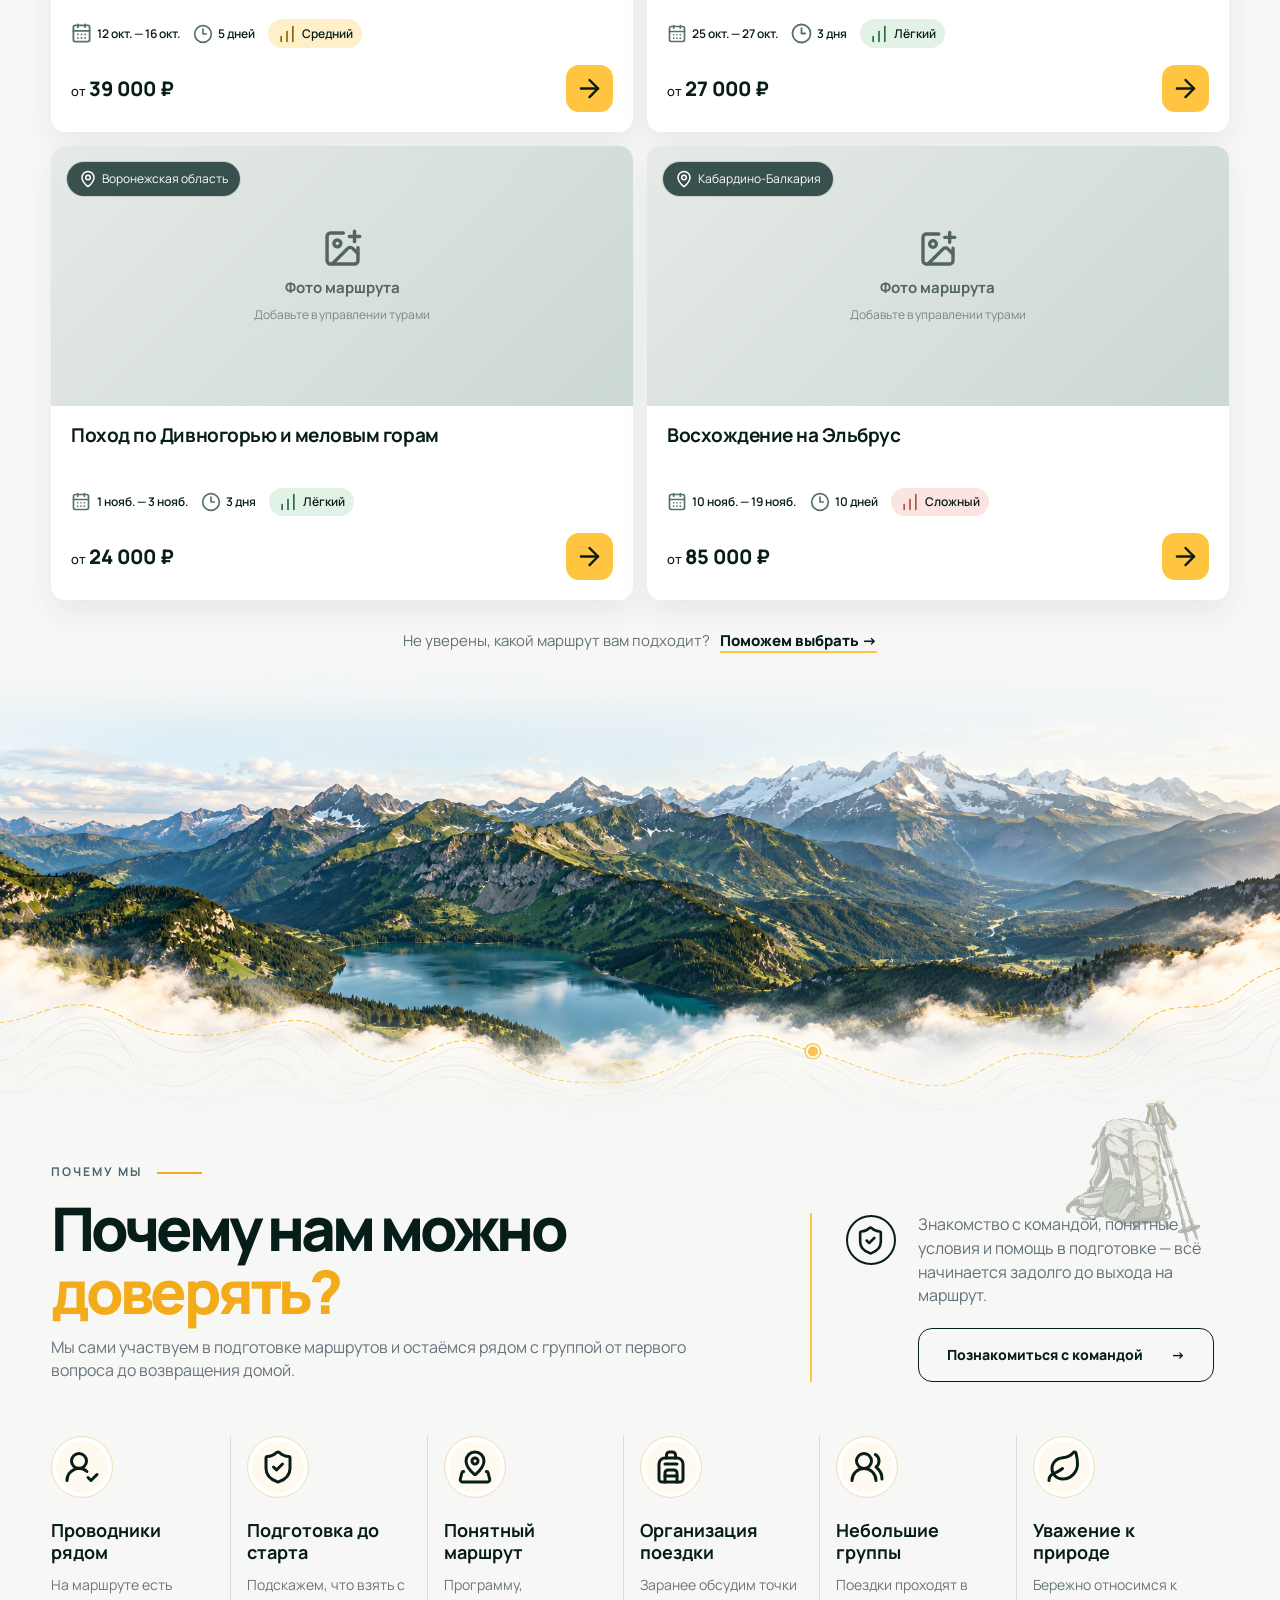
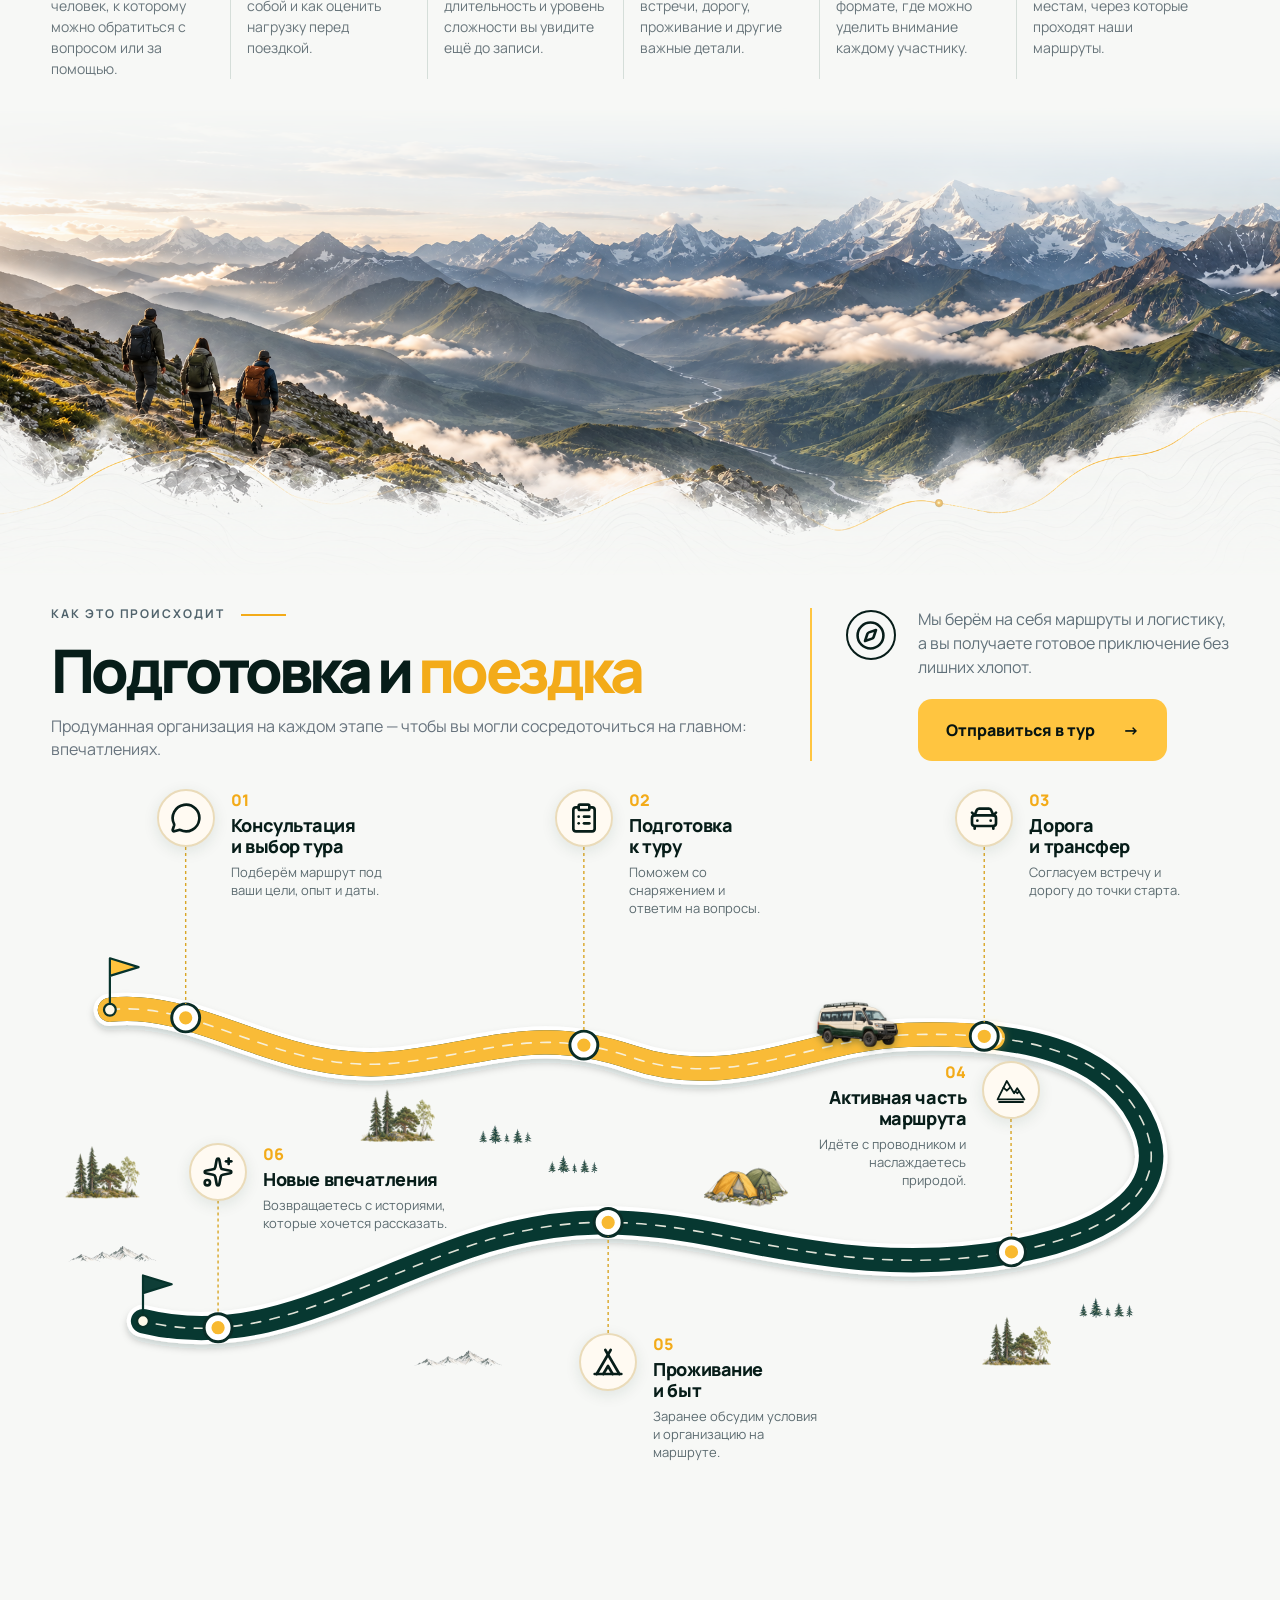
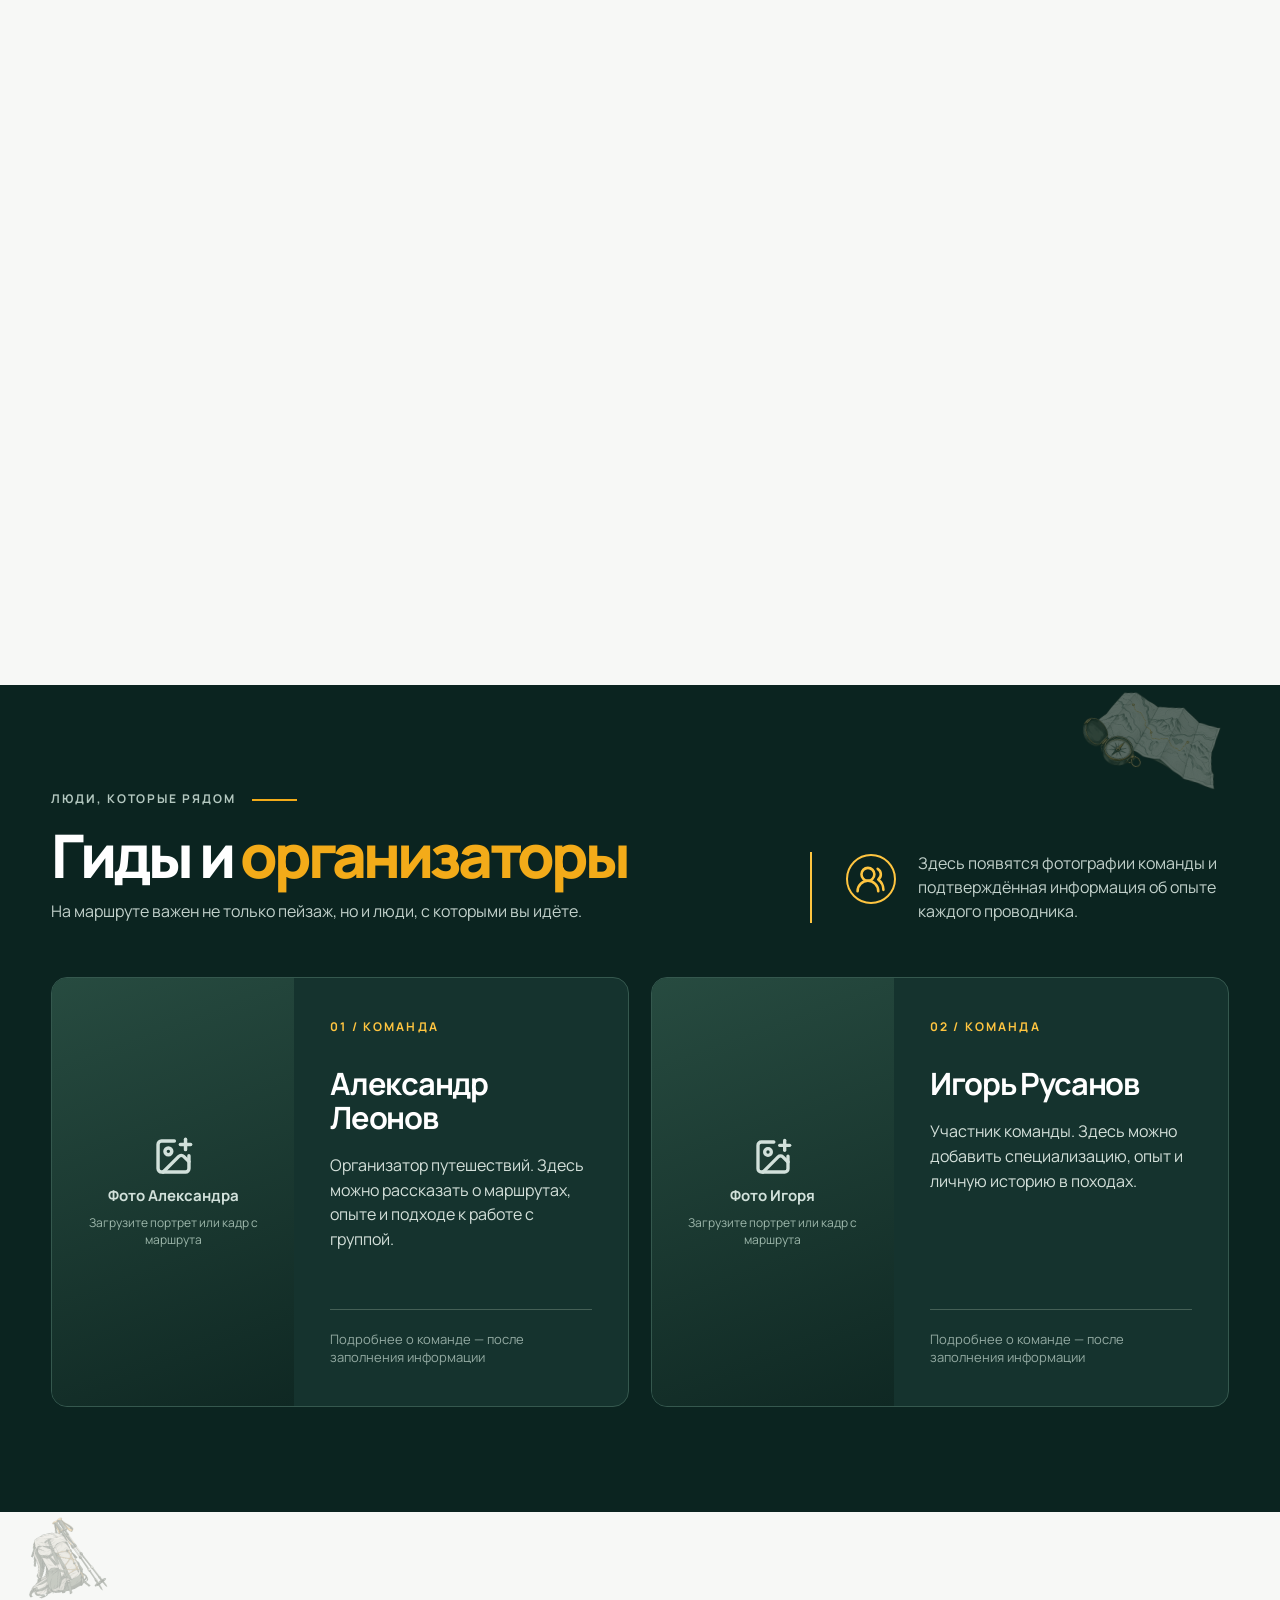
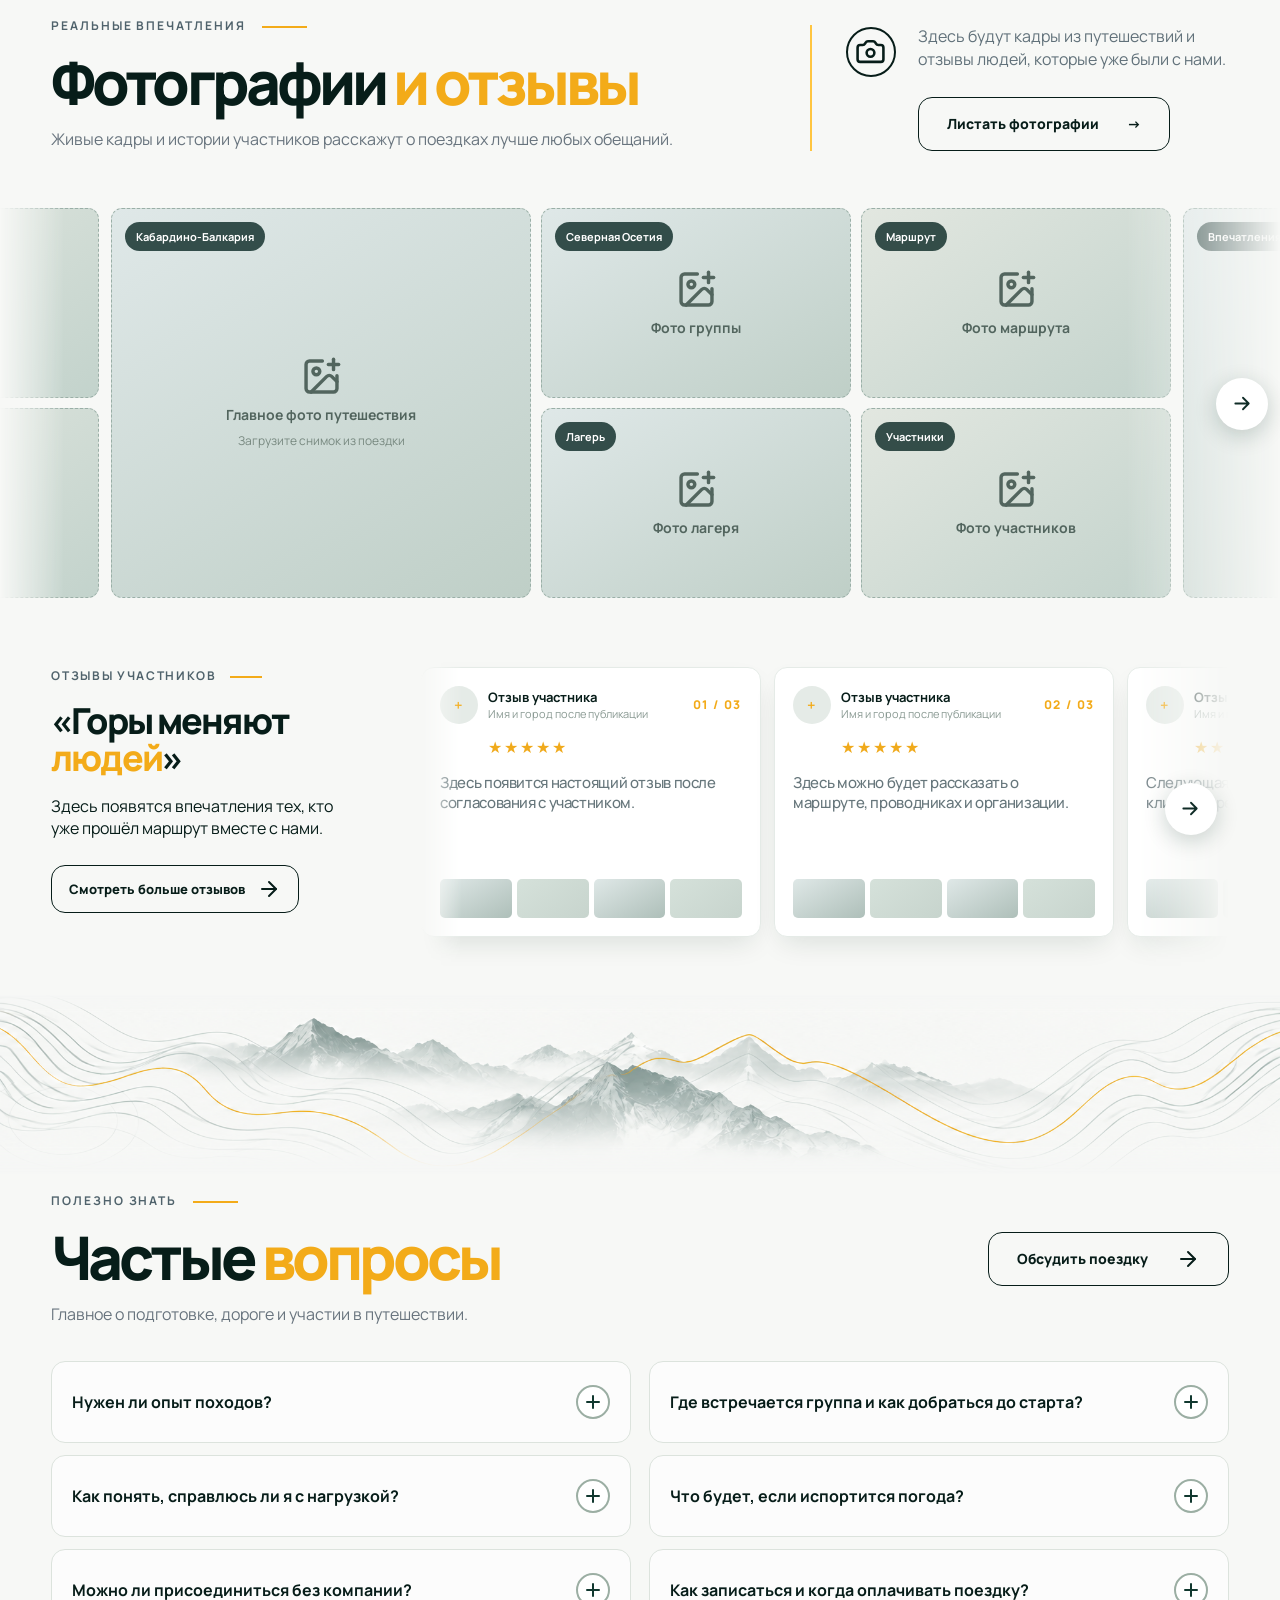
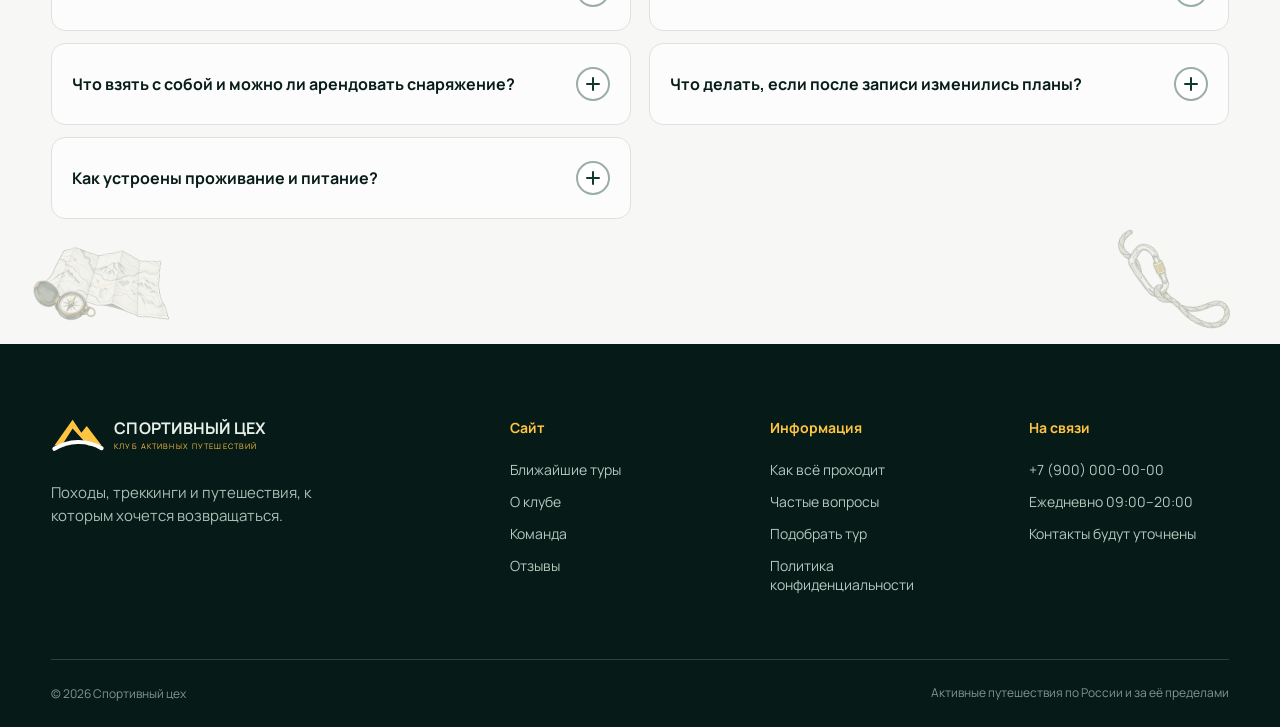
==== commit 26593721: "Double trust section backpack decoration with responsive safe placement" ====
--- a/index.html
+++ b/index.html
@@ -8,8 +8,8 @@
   <title>Спортивный цех — походы и активные путешествия</title>
   <link rel="icon" type="image/svg+xml" href="data:image/svg+xml,%3Csvg xmlns='http://www.w3.org/2000/svg' viewBox='0 0 64 64'%3E%3Crect width='64' height='64' rx='13' fill='%23071d19'/%3E%3Cpath d='M7 45 27 15l9 13 6-7 16 24H43L27 24 14 45Z' fill='%23ffc540'/%3E%3Cpath d='M8 50c14-10 31-10 48 0' fill='none' stroke='white' stroke-width='5' stroke-linecap='round'/%3E%3C/svg%3E">
   <link rel="preload" as="image" href="./assets/hero-realistic-v2.png" fetchpriority="high">
-  <link rel="stylesheet" href="./styles.css?v=e6f67a13c2">
-  <script>window.STATIC_PREVIEW=true</script><script defer src="./app.js?v=e6f67a13c2"></script>
+  <link rel="stylesheet" href="./styles.css?v=bc60b59aa7">
+  <script>window.STATIC_PREVIEW=true</script><script defer src="./app.js?v=bc60b59aa7"></script>
 </head>
 <body>
   <svg class="transition-clips" width="0" height="0" aria-hidden="true" focusable="false">
--- a/styles.css
+++ b/styles.css
@@ -450,18 +450,21 @@
 .tours-section,.trust-section,.guides-section,.reviews-section,.faq-section{isolation:isolate}
 .tours-section::before,.trust-section::before,.guides-section::before,.reviews-section::before,.faq-section::before,.faq-section::after{content:"";position:absolute;z-index:-1;background-repeat:no-repeat;background-position:center;background-size:contain;opacity:.42;pointer-events:none;user-select:none;-webkit-user-select:none}
 .tours-section::before{width:230px;height:120px;top:0;right:12px;background-image:url('assets/decor-carabiner.png');transform:rotate(-10deg)}
-.trust-section::before{width:120px;height:75px;top:0;right:14px;background-image:url('assets/decor-backpack.png');transform:rotate(8deg);opacity:.38}
+.trust-section{overflow:visible}
+.trust-section::before{width:240px;height:150px;top:-40px;right:14px;background-image:url('assets/decor-backpack.png');transform:rotate(8deg);opacity:.38}
 .guides-section::before{width:200px;height:105px;top:0;right:30px;background-image:url('assets/decor-map-compass.png');transform:rotate(8deg);opacity:.34}
 .reviews-section::before{width:130px;height:90px;top:0;left:0;background-image:url('assets/decor-backpack.png');transform:rotate(-12deg);opacity:.36}
 .faq-section{padding-bottom:125px}
 .faq-section::before{width:185px;height:100px;left:5px;bottom:8px;background-image:url('assets/decor-map-compass.png');transform:rotate(-6deg);opacity:.40}
 .faq-section::after{width:190px;height:110px;right:16px;bottom:8px;background-image:url('assets/decor-carabiner.png');transform:rotate(15deg);opacity:.42}
 .footer .footer-bottom .footer-tagline{display:block;margin-left:auto;text-align:right;line-height:1.5}
-@media(max-width:1050px){.tours-section::before{width:180px;height:90px;right:4px}.trust-section::before{width:110px;height:70px;right:4px}.guides-section::before{width:160px;height:80px;right:8px}.reviews-section::before{width:110px;height:70px;left:0}}
-@media(max-width:700px){.tours-section::before{width:135px;height:65px;right:0;opacity:.40}.trust-section::before{width:90px;height:55px;right:0;opacity:.36}.guides-section::before{width:130px;height:60px;right:4px;opacity:.38}.reviews-section::before{width:90px;height:50px;left:0;opacity:.36}.faq-section{padding-bottom:110px}.faq-section::before{width:150px;height:85px;left:-10px;bottom:7px;opacity:.38}.faq-section::after{width:145px;height:90px;right:-4px;bottom:7px;opacity:.40}.footer .footer-bottom .footer-tagline{flex-basis:100%;margin-left:0;text-align:left;font-size:11px}}
-@media(max-width:359px){.tours-section::before{height:55px;opacity:.48;transform:none}.trust-section::before{height:45px;opacity:.46;transform:none}}
+@media(max-width:1050px){.tours-section::before{width:180px;height:90px;right:4px}.trust-section::before{width:220px;height:140px;right:4px}.guides-section::before{width:160px;height:80px;right:8px}.reviews-section::before{width:110px;height:70px;left:0}}
+@media(max-width:700px){.tours-section::before{width:135px;height:65px;right:0;opacity:.40}.trust-section::before{width:180px;height:110px;right:0;opacity:.36}.guides-section::before{width:130px;height:60px;right:4px;opacity:.38}.reviews-section::before{width:90px;height:50px;left:0;opacity:.36}.faq-section{padding-bottom:110px}.faq-section::before{width:150px;height:85px;left:-10px;bottom:7px;opacity:.38}.faq-section::after{width:145px;height:90px;right:-4px;bottom:7px;opacity:.40}.footer .footer-bottom .footer-tagline{flex-basis:100%;margin-left:0;text-align:left;font-size:11px}}
+@media(max-width:359px){.tours-section::before{height:55px;opacity:.48;transform:none}.trust-section::before{height:90px;opacity:.46;transform:none}}
 
 /* Fresh text-to-image photographic hero; keep the previous asset as a fallback copy. */
+@media(max-width:1050px){.trust-section::before{right:14px}}
+@media(max-width:700px){.trust-section::before{top:-48px;right:10px}}
 .hero{background-image:url('assets/hero-realistic-v2.png')}
 
 /* Catalogue: the same shell as the homepage, with a focused selection interface. */
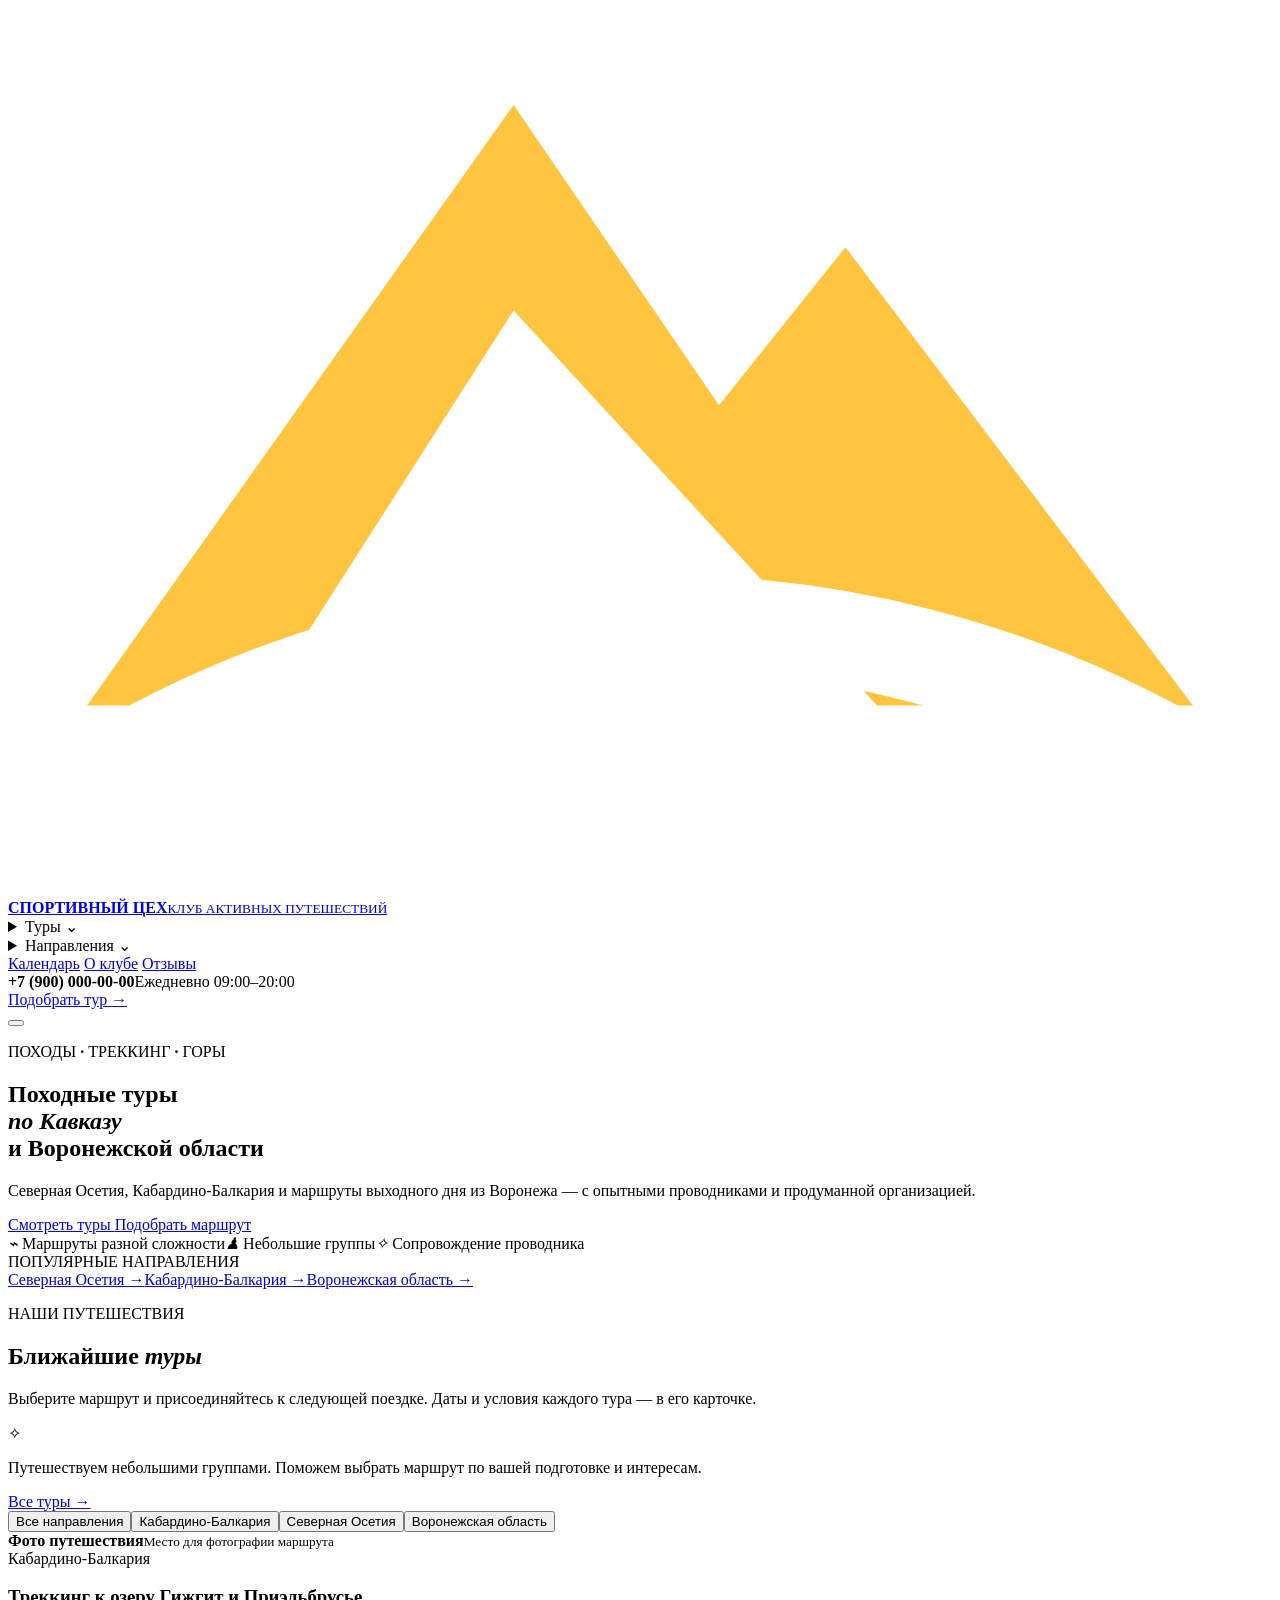
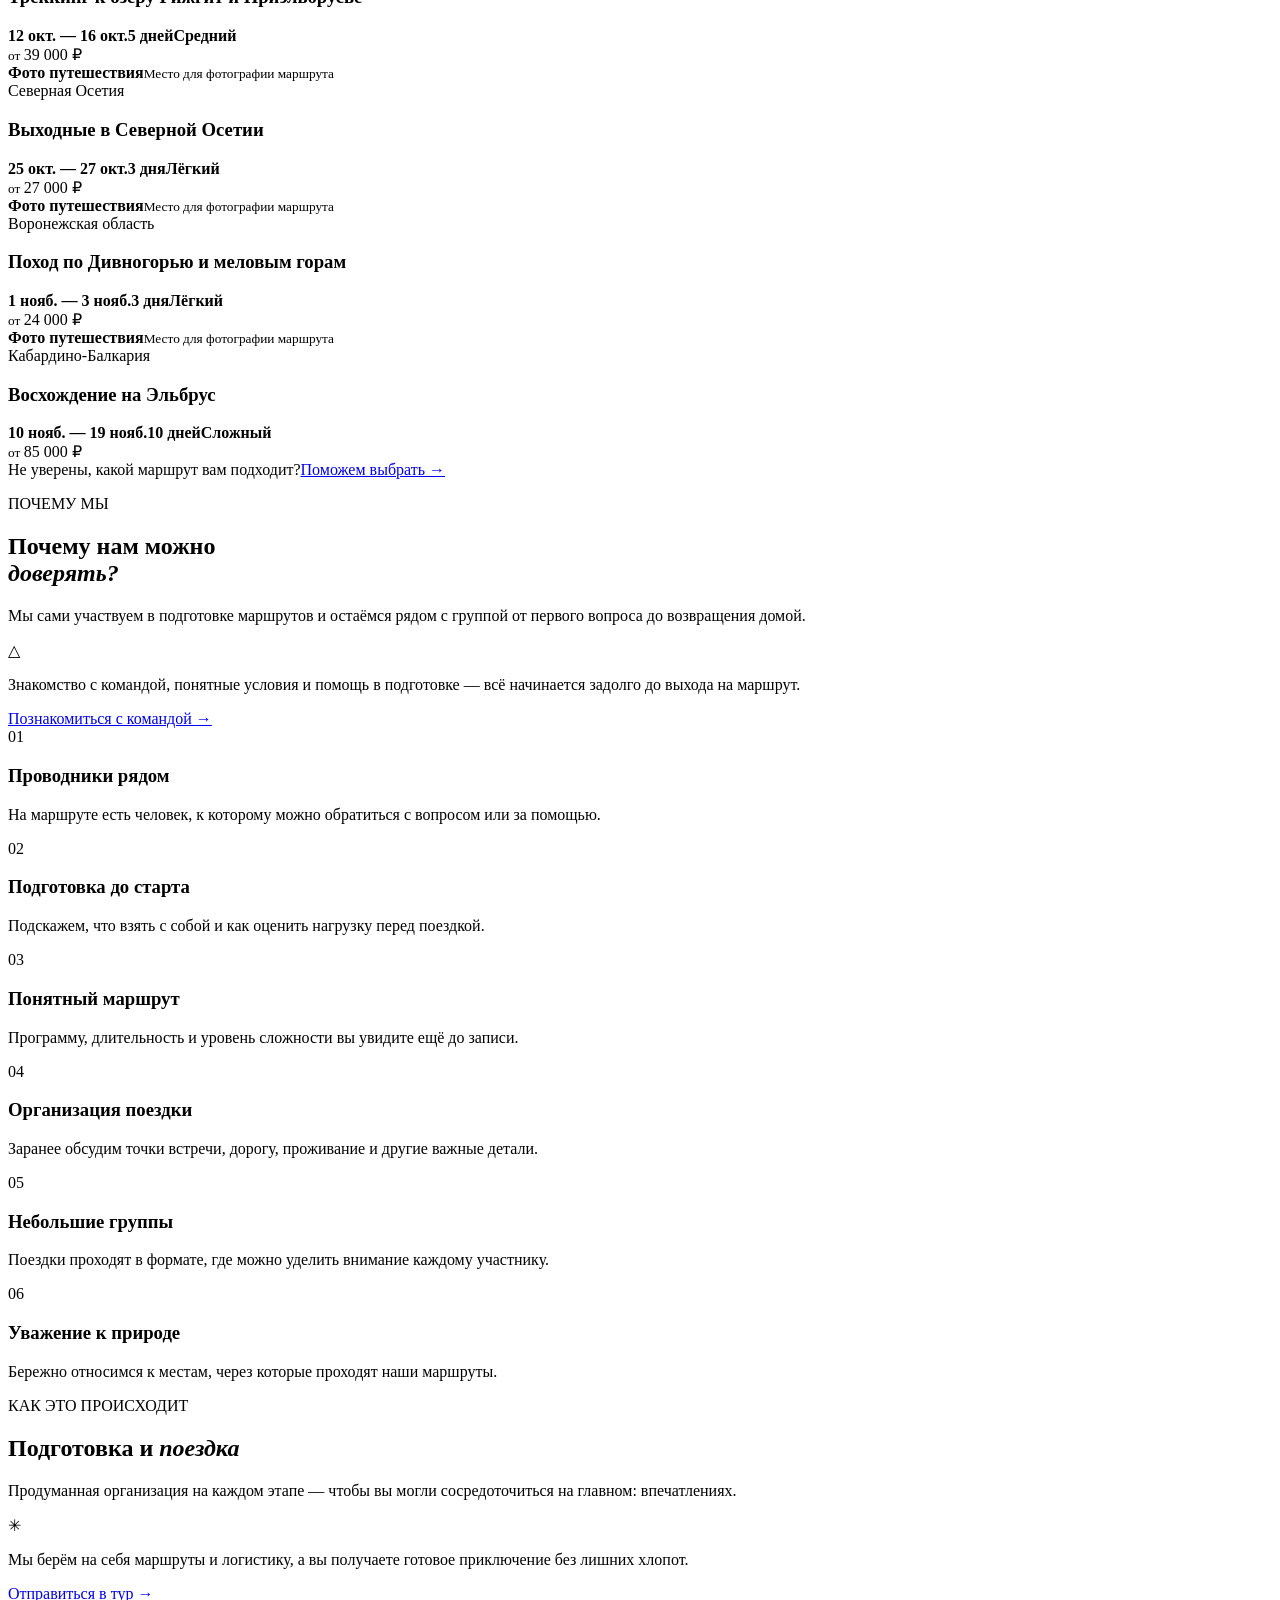
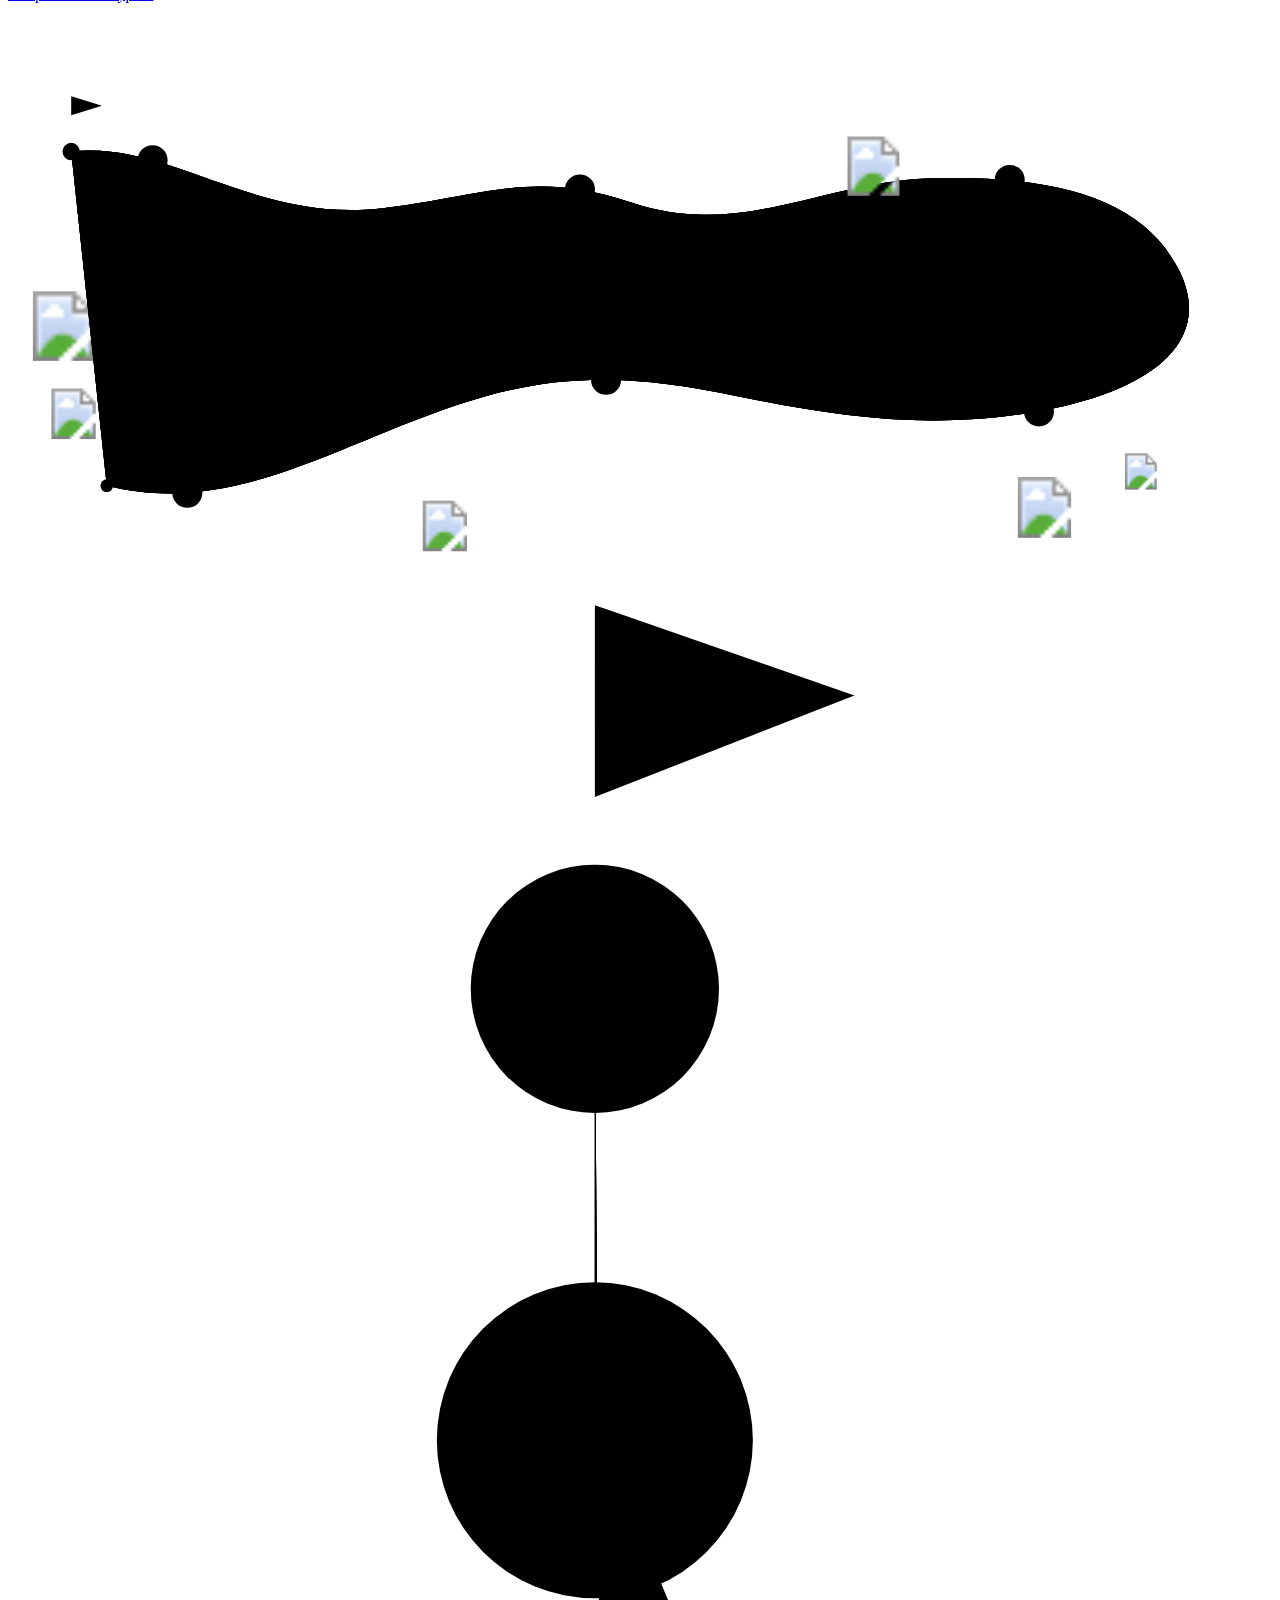
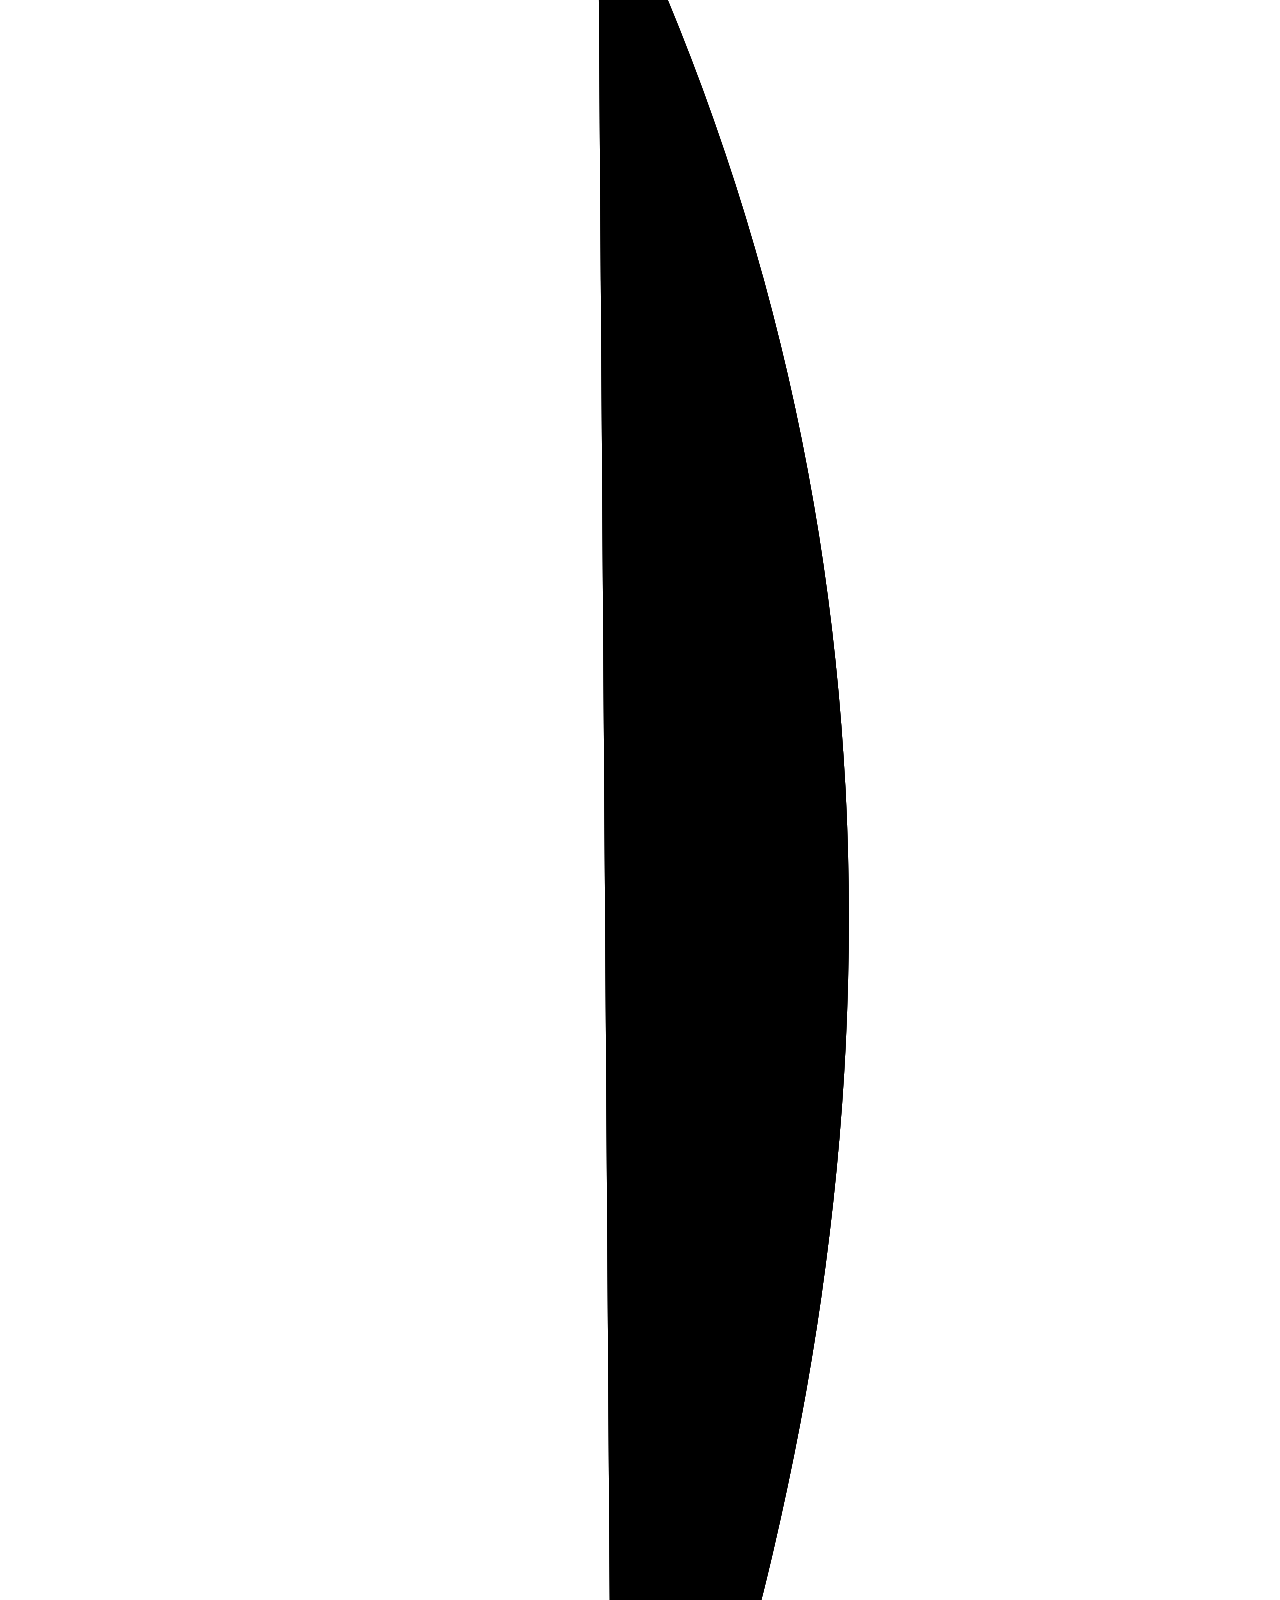
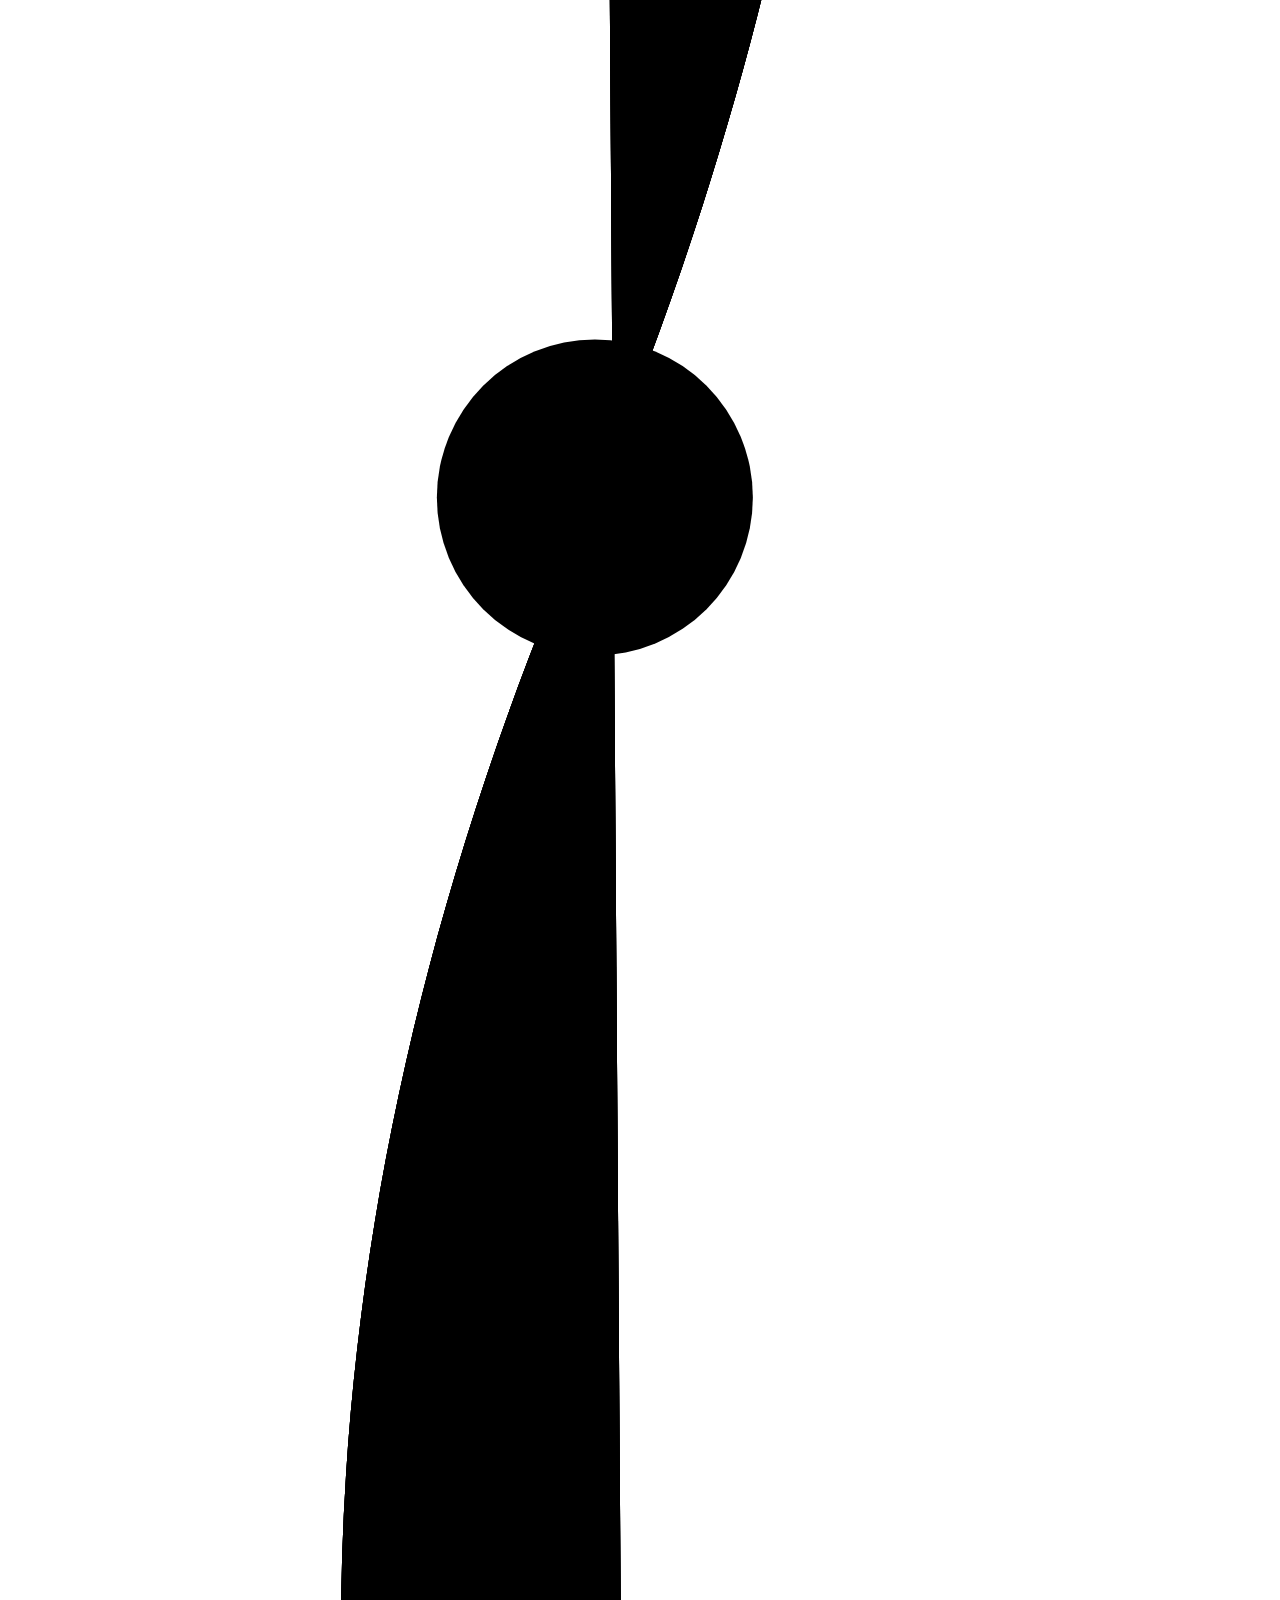
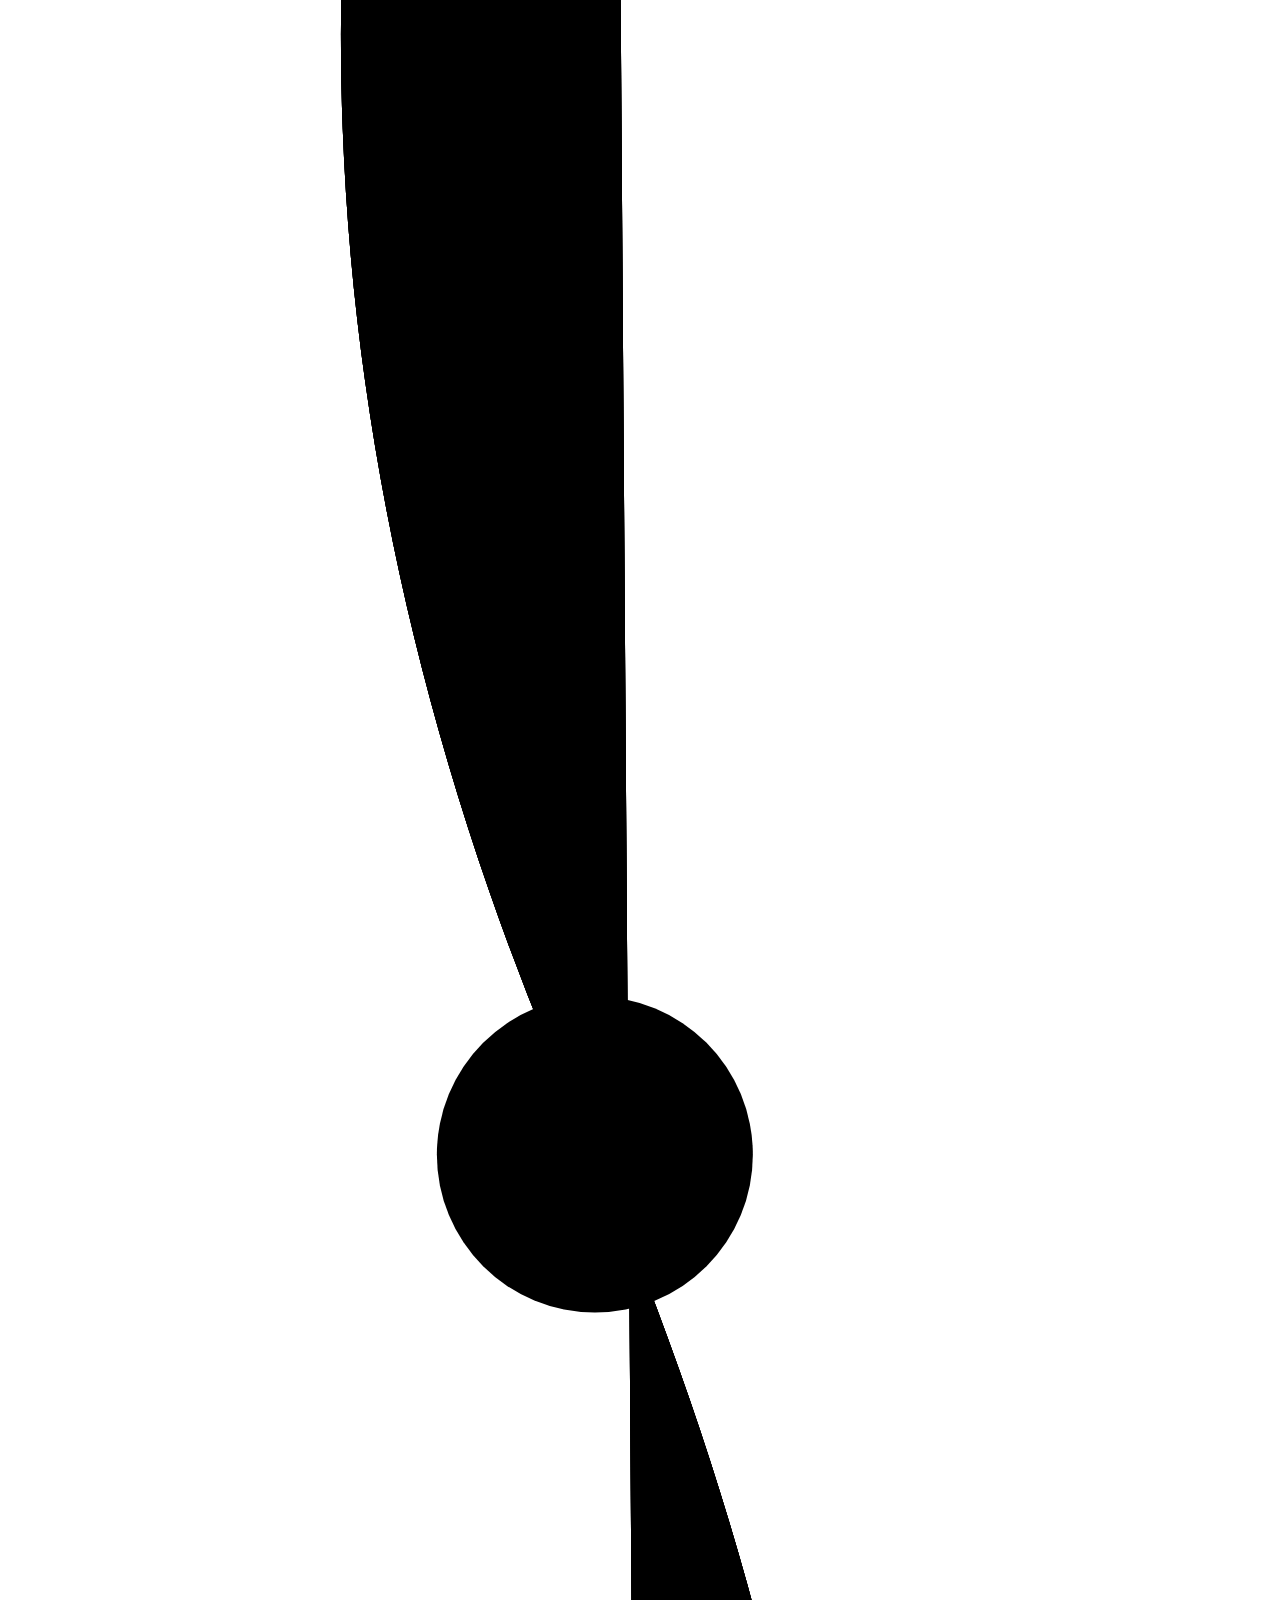
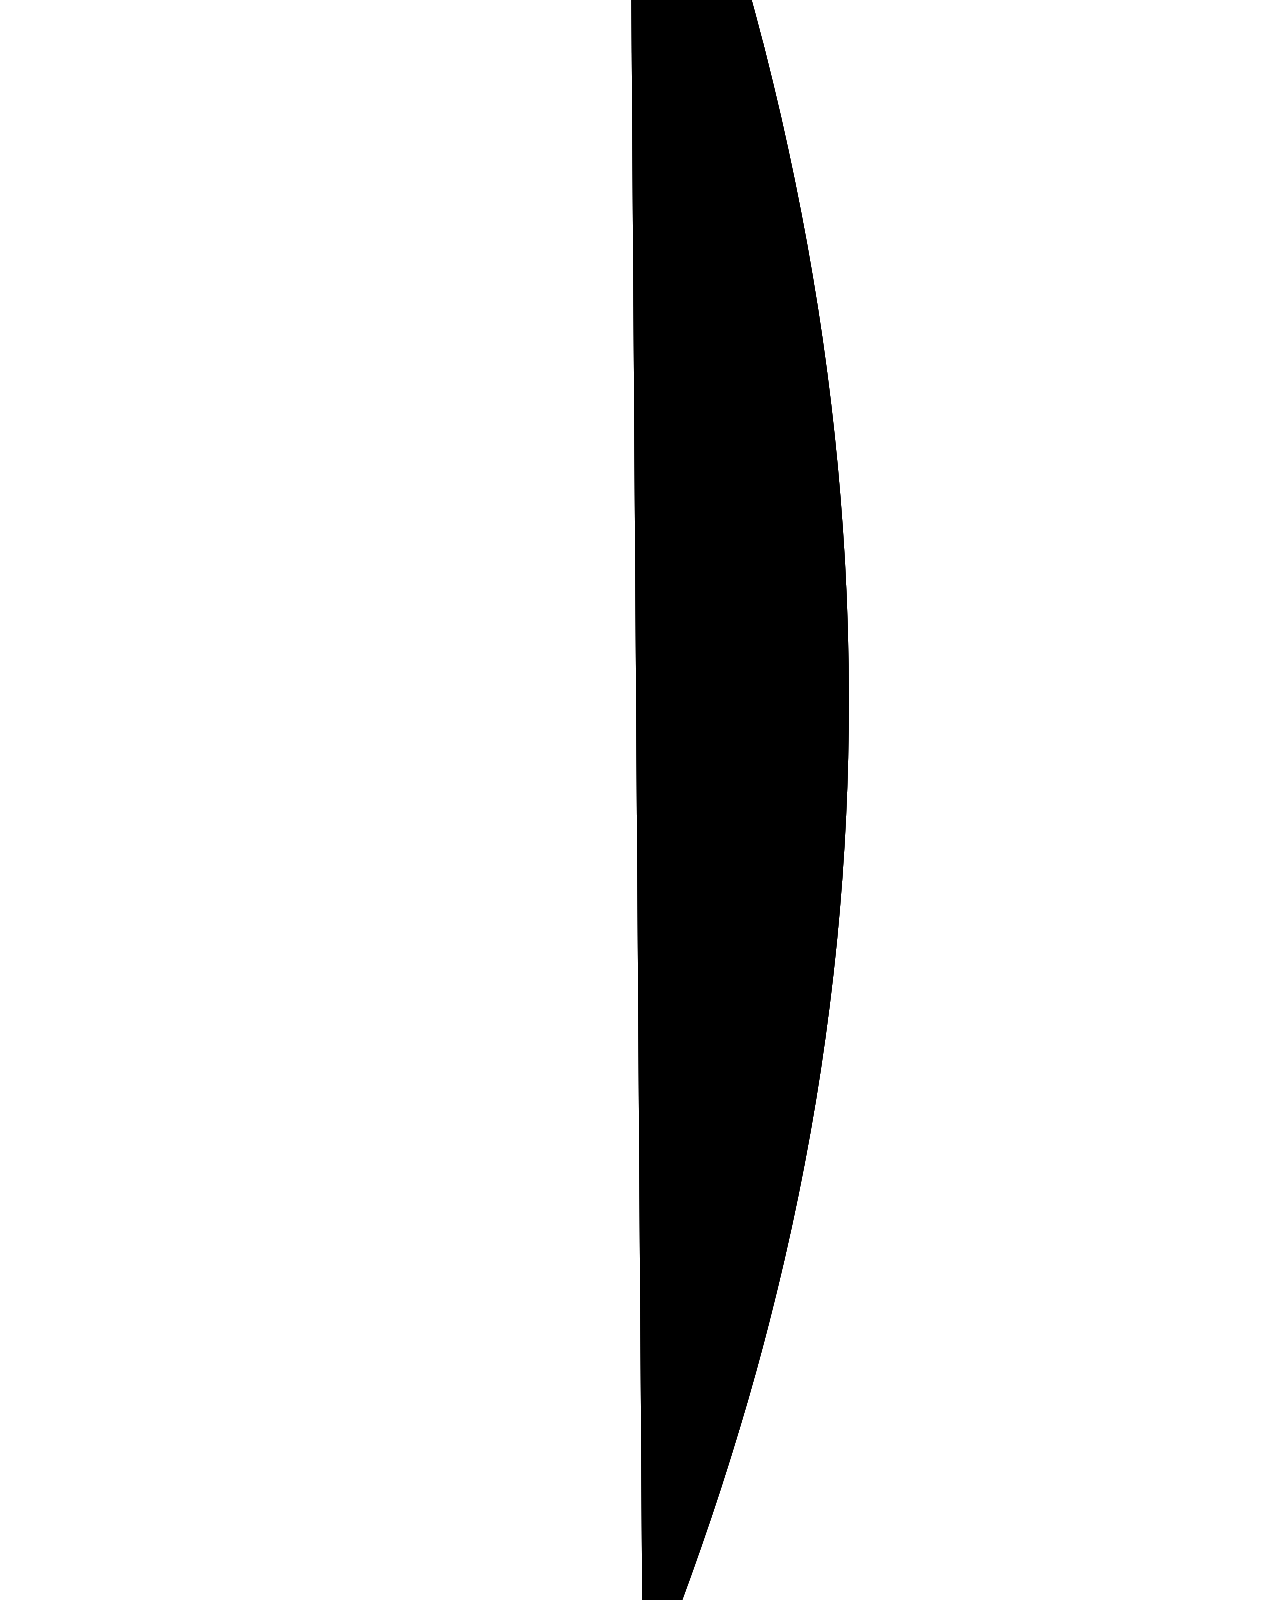
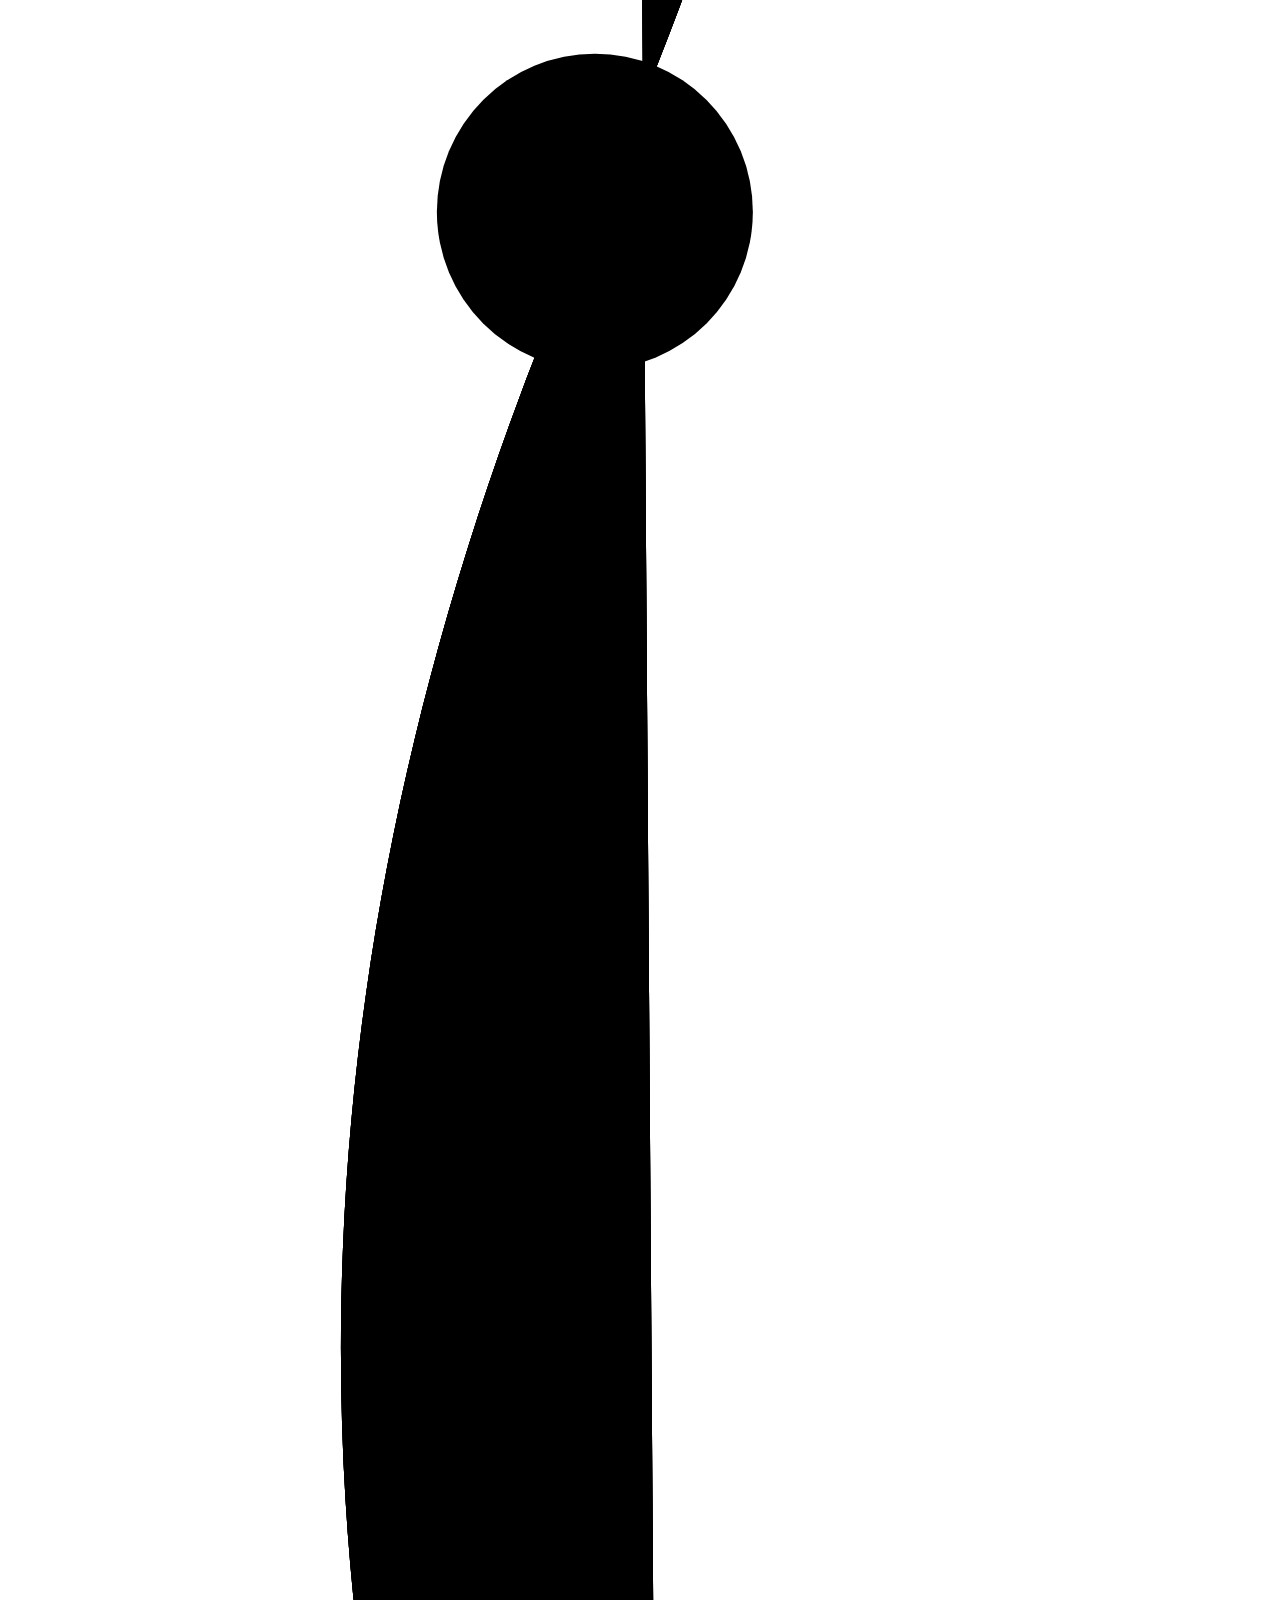
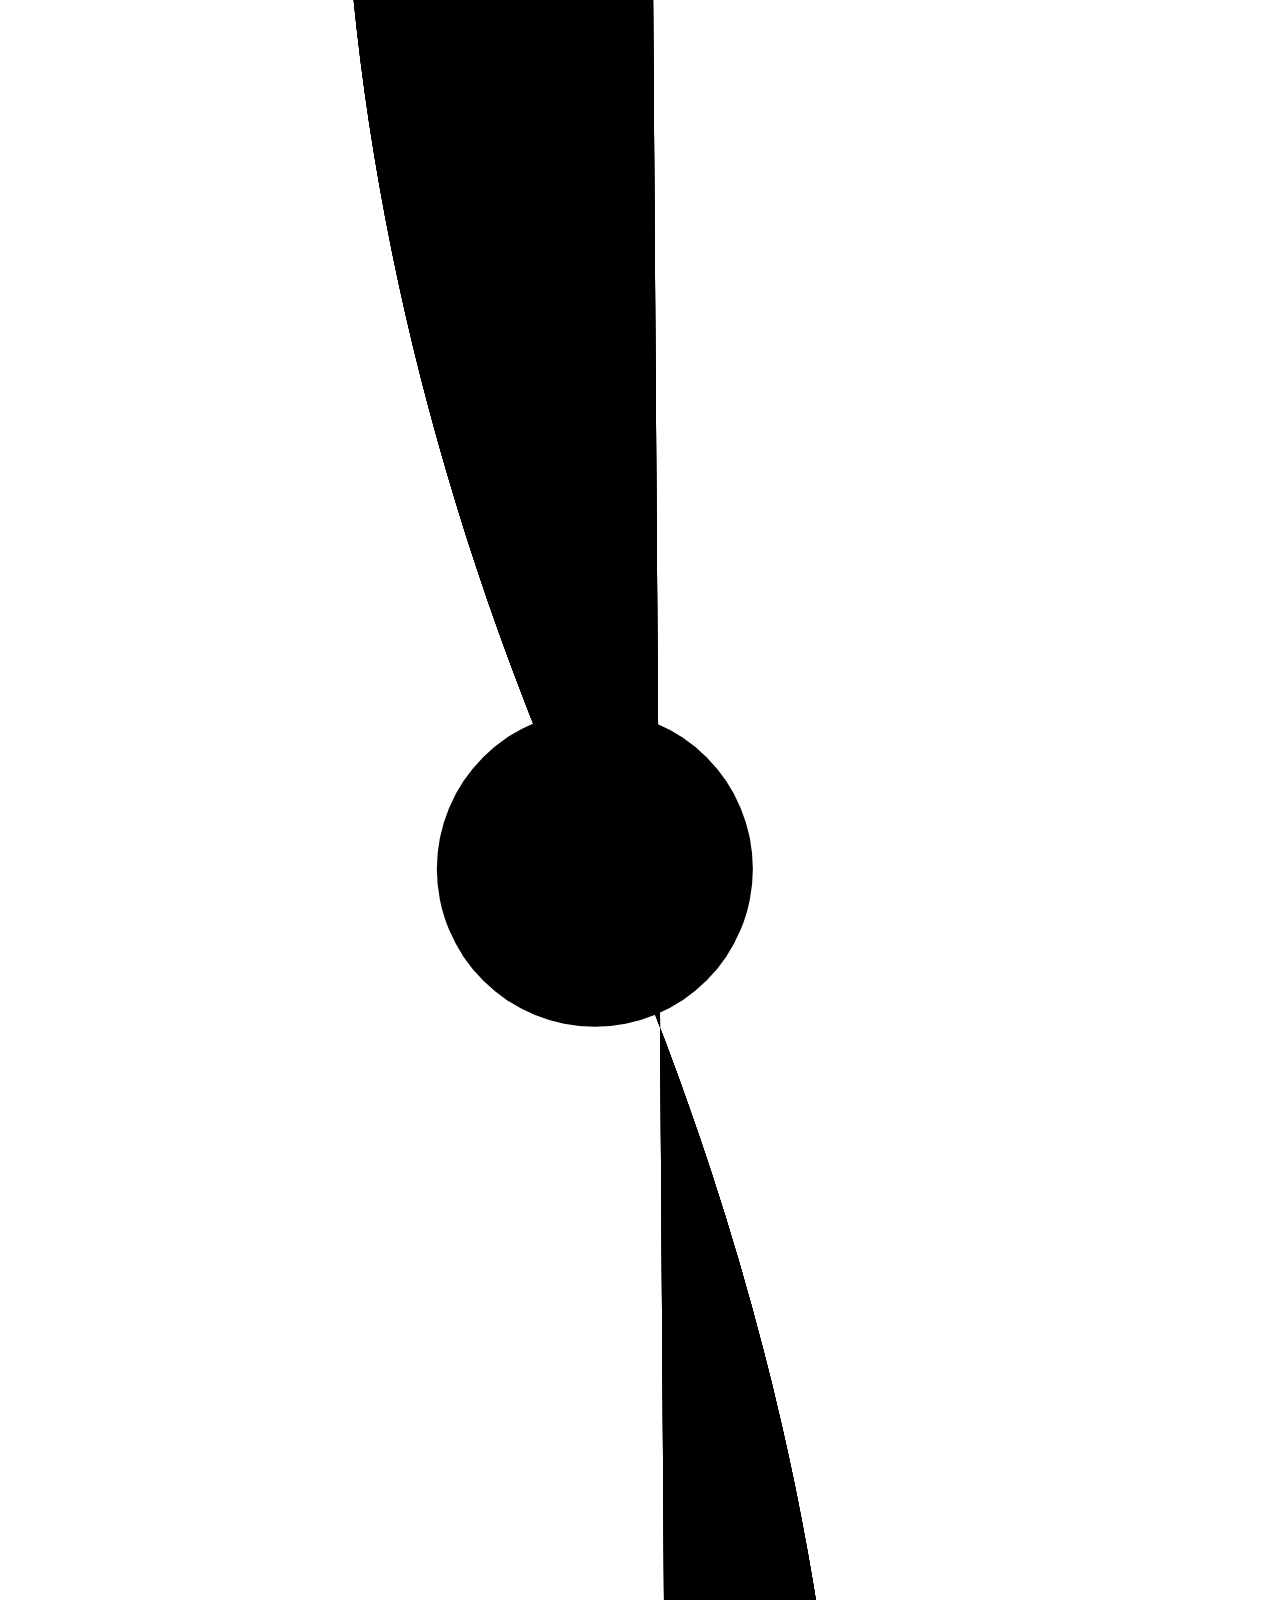
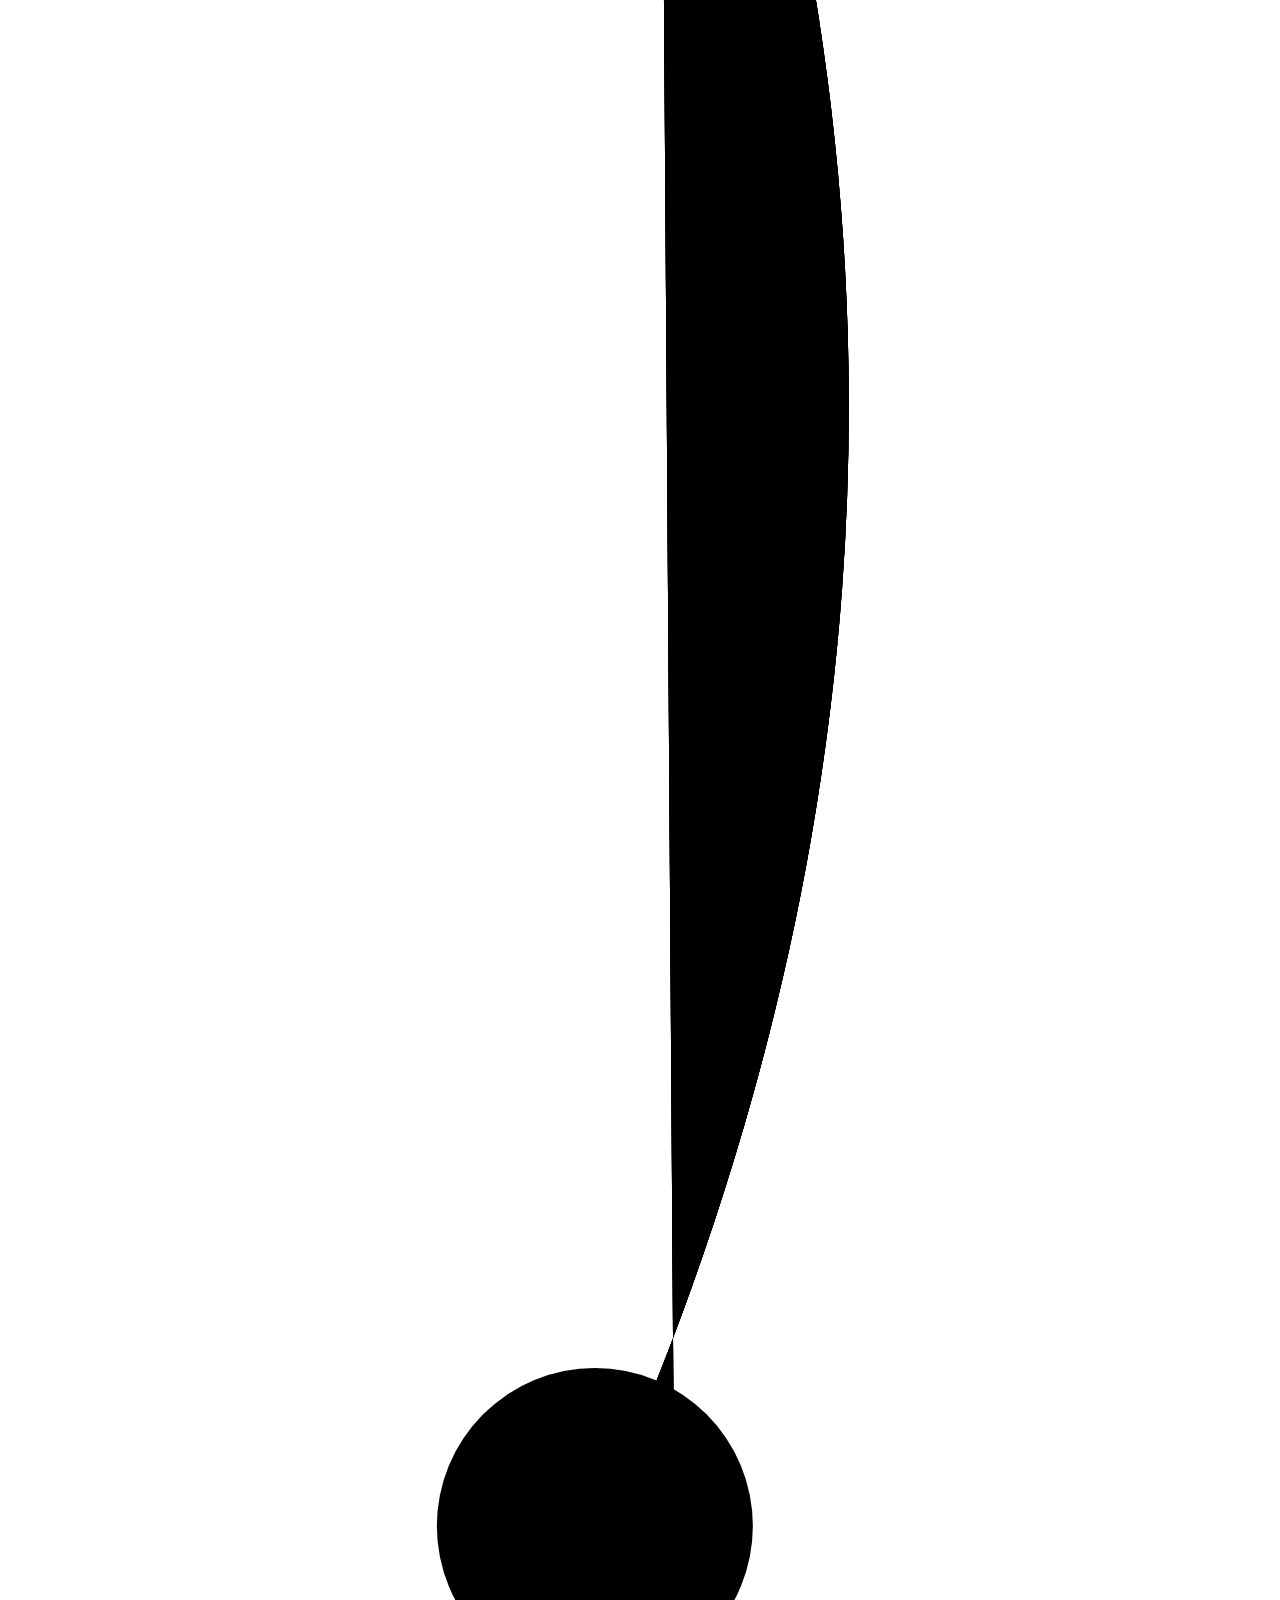
==== commit 9ef43148: "Publish pre-rendered route and direction pages with SEO metadata and sitemap safeguards" ====
--- a/index.html
+++ b/index.html
@@ -4,13 +4,12 @@
   <meta charset="utf-8">
   <meta name="viewport" content="width=device-width, initial-scale=1">
   <meta name="theme-color" content="#071d19">
-  <meta name="description" content="Походы и активные путешествия по Кавказу и Воронежской области со Спортивным цехом.">
   <title>Спортивный цех — походы и активные путешествия</title>
   <link rel="icon" type="image/svg+xml" href="data:image/svg+xml,%3Csvg xmlns='http://www.w3.org/2000/svg' viewBox='0 0 64 64'%3E%3Crect width='64' height='64' rx='13' fill='%23071d19'/%3E%3Cpath d='M7 45 27 15l9 13 6-7 16 24H43L27 24 14 45Z' fill='%23ffc540'/%3E%3Cpath d='M8 50c14-10 31-10 48 0' fill='none' stroke='white' stroke-width='5' stroke-linecap='round'/%3E%3C/svg%3E">
-  <link rel="preload" as="image" href="./assets/hero-realistic-v2.png" fetchpriority="high">
-  <link rel="stylesheet" href="./styles.css?v=bc60b59aa7">
-  <script>window.STATIC_PREVIEW=true</script><script defer src="./app.js?v=bc60b59aa7"></script>
-</head>
+  <link rel="preload" as="image" href="/Cech/assets/hero-realistic-v2.png" fetchpriority="high">
+  <link rel="stylesheet" href="/Cech/styles.css?v=9dba8936df">
+  <script defer src="/Cech/app.js?v=9dba8936df"></script>
+<meta name="description" content="Походы и активные путешествия по Кавказу и Воронежской области со Спортивным цехом."><meta name="robots" content="noindex,follow"><link rel="canonical" href="https://thecreator2800-art.github.io/Cech/"><meta property="og:url" content="https://thecreator2800-art.github.io/Cech/"><meta property="og:title" content="Спортивный цех — походы и активные путешествия"><meta property="og:description" content="Походы и активные путешествия по Кавказу и Воронежской области со Спортивным цехом."><meta property="og:type" content="website"><script>window.STATIC_PREVIEW=true;window.STATIC_BASE="/Cech/"</script></head>
 <body>
   <svg class="transition-clips" width="0" height="0" aria-hidden="true" focusable="false">
     <defs>
@@ -22,14 +21,14 @@
   </svg>
   <header class="site-header" id="top">
     <div class="header-inner container">
-      <a class="brand" href="./" aria-label="Спортивный цех — на главную">
+      <a class="brand" href="/Cech/" aria-label="Спортивный цех — на главную">
         <svg class="brand-mark" viewBox="0 0 80 55" aria-hidden="true"><path d="M5 43 32 5l13 19 8-10 22 29H55L32 18 16 43Z" fill="#ffc540"/><path d="M5 48c21-13 48-14 70-1" fill="none" stroke="#fff" stroke-width="6" stroke-linecap="round"/></svg>
         <span class="brand-text"><strong>СПОРТИВНЫЙ ЦЕХ</strong><small>КЛУБ АКТИВНЫХ ПУТЕШЕСТВИЙ</small></span>
       </a>
       <div class="messengers header-messengers" aria-label="Мессенджеры"><a href="#contact" aria-label="Telegram — связаться"><span class="ui-icon icon-telegram" aria-hidden="true"></span></a><a href="#contact" aria-label="MAX — связаться"><span class="ui-icon icon-max" aria-hidden="true"></span></a><a href="#contact" aria-label="ВКонтакте — связаться"><span class="ui-icon icon-vk" aria-hidden="true"></span></a></div>
       <nav class="desktop-nav" aria-label="Основное меню">
-        <details class="nav-dropdown"><summary>Туры <span class="chevron">⌄</span></summary><div class="nav-popover"><a href="/tours">Все туры</a><a href="#tours" data-tour-filter="Лёгкий">Для первого похода</a><a href="#tours" data-tour-filter="Средний">Походы средней сложности</a><a href="#tours" data-tour-filter="Сложный">Восхождения</a></div></details>
-        <details class="nav-dropdown"><summary>Направления <span class="chevron">⌄</span></summary><div class="nav-popover"><a href="#tours" data-region="all">Все направления</a><a href="#tours" data-region="Кабардино-Балкария">Кабардино-Балкария</a><a href="#tours" data-region="Северная Осетия">Северная Осетия</a><a href="#tours" data-region="Воронежская область">Воронежская область</a></div></details>
+        <details class="nav-dropdown"><summary>Туры <span class="chevron">⌄</span></summary><div class="nav-popover"><a href="/Cech/catalog.html">Все туры</a><a href="#tours" data-tour-filter="Лёгкий">Для первого похода</a><a href="#tours" data-tour-filter="Средний">Походы средней сложности</a><a href="#tours" data-tour-filter="Сложный">Восхождения</a></div></details>
+        <details class="nav-dropdown"><summary>Направления <span class="chevron">⌄</span></summary><div class="nav-popover"><a href="/Cech/catalog.html">Все путешествия</a><a href="/Cech/directions/severnaya-osetiya/">Походы и туры в Северную Осетию</a><a href="/Cech/directions/voronezhskaya-oblast/">Походы по Воронежской области</a><a href="/Cech/directions/prielbrusie/">Треккинг в Приэльбрусье</a><a href="/Cech/directions/voskhozhdenie-na-elbrus/">Восхождение на Эльбрус</a></div></details>
         <a href="#tours">Календарь</a>
         <a href="#about">О клубе</a>
         <a href="#reviews">Отзывы</a>
@@ -42,7 +41,7 @@
     </div>
   </header>
   <div class="mobile-menu-backdrop" hidden></div>
-  <nav class="mobile-nav" id="mobile-menu" aria-label="Мобильное меню" hidden><div class="mobile-nav-top"><span>МЕНЮ</span><button class="mobile-nav-close" type="button" aria-label="Закрыть меню">×</button></div><a href="#tours">Туры</a><a href="#tours">Направления</a><a href="#about">О клубе</a><a href="#guides">Гиды</a><a href="#reviews">Отзывы</a><a href="#faq">Вопросы</a><a href="#contact">Контакты</a><div class="messengers mobile-messengers" aria-label="Мессенджеры"><a href="#contact" aria-label="Telegram — связаться"><span class="ui-icon icon-telegram" aria-hidden="true"></span></a><a href="#contact" aria-label="MAX — связаться"><span class="ui-icon icon-max" aria-hidden="true"></span></a><a href="#contact" aria-label="ВКонтакте — связаться"><span class="ui-icon icon-vk" aria-hidden="true"></span></a></div></nav>
+  <nav class="mobile-nav" id="mobile-menu" aria-label="Мобильное меню" hidden><div class="mobile-nav-top"><span>МЕНЮ</span><button class="mobile-nav-close" type="button" aria-label="Закрыть меню">×</button></div><a href="#tours">Туры</a><details class="mobile-direction-links"><summary>Направления</summary><a href="/Cech/catalog.html">Все путешествия</a><a href="/Cech/directions/severnaya-osetiya/">Походы и туры в Северную Осетию</a><a href="/Cech/directions/voronezhskaya-oblast/">Походы по Воронежской области</a><a href="/Cech/directions/prielbrusie/">Треккинг в Приэльбрусье</a><a href="/Cech/directions/voskhozhdenie-na-elbrus/">Восхождение на Эльбрус</a></details><a href="#about">О клубе</a><a href="#guides">Гиды</a><a href="#reviews">Отзывы</a><a href="#faq">Вопросы</a><a href="#contact">Контакты</a><div class="messengers mobile-messengers" aria-label="Мессенджеры"><a href="#contact" aria-label="Telegram — связаться"><span class="ui-icon icon-telegram" aria-hidden="true"></span></a><a href="#contact" aria-label="MAX — связаться"><span class="ui-icon icon-max" aria-hidden="true"></span></a><a href="#contact" aria-label="ВКонтакте — связаться"><span class="ui-icon icon-vk" aria-hidden="true"></span></a></div></nav>
 
   <main>
     <section class="hero" aria-labelledby="hero-title">
@@ -58,9 +57,9 @@
     </section>
     <section class="section tours-section topo" id="tours">
       <div class="container">
-        <div class="section-heading tours-heading"><div><p class="eyebrow">НАШИ ПУТЕШЕСТВИЯ <span class="eyebrow-line"></span></p><h2>Ближайшие <em>туры</em></h2><p class="section-lead">Выберите маршрут и присоединяйтесь к следующей поездке. Даты и условия каждого тура — в его карточке.</p></div><div class="section-aside"><span class="aside-symbol">✧</span><p>Путешествуем небольшими группами. Поможем выбрать маршрут по вашей подготовке и интересам.</p><a class="button button-line" href="/tours">Все туры <span aria-hidden="true">→</span></a></div></div>
+        <div class="section-heading tours-heading"><div><p class="eyebrow">НАШИ ПУТЕШЕСТВИЯ <span class="eyebrow-line"></span></p><h2>Ближайшие <em>туры</em></h2><p class="section-lead">Выберите маршрут и присоединяйтесь к следующей поездке. Даты и условия каждого тура — в его карточке.</p></div><div class="section-aside"><span class="aside-symbol">✧</span><p>Путешествуем небольшими группами. Поможем выбрать маршрут по вашей подготовке и интересам.</p><a class="button button-line" href="/Cech/catalog.html">Все туры <span aria-hidden="true">→</span></a></div></div>
         <div class="tour-toolbar"><div class="filter-chips" role="group" aria-label="Фильтр туров"><button type="button" class="chip active" data-region="all">Все направления</button><button type="button" class="chip" data-region="Кабардино-Балкария">Кабардино-Балкария</button><button type="button" class="chip" data-region="Северная Осетия">Северная Осетия</button><button type="button" class="chip" data-region="Воронежская область">Воронежская область</button></div></div>
-        <div class="tour-grid" id="tour-grid" aria-live="polite"></div>
+        <div class="tour-grid" id="tour-grid" aria-live="polite" data-server-rendered="true"><article class="tour-card "><div class="tour-card-media"><div class="media-placeholder"><span class="placeholder-mark"><span class="ui-icon icon-image-plus" aria-hidden="true"></span></span><strong>Фото путешествия</strong><small>Место для фотографии маршрута</small></div><span class="region-tag"><span class="ui-icon icon-map-pin" aria-hidden="true"></span>Кабардино-Балкария</span></div><div class="tour-card-body"><h3>Треккинг к озеру Гижгит и Приэльбрусье</h3><div class="tour-meta"><span><span class="ui-icon icon-calendar-days" aria-hidden="true"></span><b>12 окт. — 16 окт.</b></span><span><span class="ui-icon icon-clock-3" aria-hidden="true"></span><b>5 дней</b></span><span class="tour-difficulty" data-difficulty="Средний"><span class="ui-icon icon-chart-no-axes-column-increasing" aria-hidden="true"></span><b>Средний</b></span></div><div class="tour-card-footer"><div class="tour-price"><small>от </small>39 000 ₽</div><a class="tour-arrow" href="/Cech/tour/trekking-k-ozeru-gizhgit/" aria-label="Подробнее: Треккинг к озеру Гижгит и Приэльбрусье"><span class="ui-icon icon-arrow-right" aria-hidden="true"></span></a></div></div></article><article class="tour-card "><div class="tour-card-media"><div class="media-placeholder"><span class="placeholder-mark"><span class="ui-icon icon-image-plus" aria-hidden="true"></span></span><strong>Фото путешествия</strong><small>Место для фотографии маршрута</small></div><span class="region-tag"><span class="ui-icon icon-map-pin" aria-hidden="true"></span>Северная Осетия</span></div><div class="tour-card-body"><h3>Выходные в Северной Осетии</h3><div class="tour-meta"><span><span class="ui-icon icon-calendar-days" aria-hidden="true"></span><b>25 окт. — 27 окт.</b></span><span><span class="ui-icon icon-clock-3" aria-hidden="true"></span><b>3 дня</b></span><span class="tour-difficulty" data-difficulty="Лёгкий"><span class="ui-icon icon-chart-no-axes-column-increasing" aria-hidden="true"></span><b>Лёгкий</b></span></div><div class="tour-card-footer"><div class="tour-price"><small>от </small>27 000 ₽</div><a class="tour-arrow" href="/Cech/tour/vykhodnye-v-severnoy-osetii/" aria-label="Подробнее: Выходные в Северной Осетии"><span class="ui-icon icon-arrow-right" aria-hidden="true"></span></a></div></div></article><article class="tour-card "><div class="tour-card-media"><div class="media-placeholder"><span class="placeholder-mark"><span class="ui-icon icon-image-plus" aria-hidden="true"></span></span><strong>Фото путешествия</strong><small>Место для фотографии маршрута</small></div><span class="region-tag"><span class="ui-icon icon-map-pin" aria-hidden="true"></span>Воронежская область</span></div><div class="tour-card-body"><h3>Поход по Дивногорью и меловым горам</h3><div class="tour-meta"><span><span class="ui-icon icon-calendar-days" aria-hidden="true"></span><b>1 нояб. — 3 нояб.</b></span><span><span class="ui-icon icon-clock-3" aria-hidden="true"></span><b>3 дня</b></span><span class="tour-difficulty" data-difficulty="Лёгкий"><span class="ui-icon icon-chart-no-axes-column-increasing" aria-hidden="true"></span><b>Лёгкий</b></span></div><div class="tour-card-footer"><div class="tour-price"><small>от </small>24 000 ₽</div><a class="tour-arrow" href="/Cech/tour/pokhod-po-divnogoryu/" aria-label="Подробнее: Поход по Дивногорью и меловым горам"><span class="ui-icon icon-arrow-right" aria-hidden="true"></span></a></div></div></article><article class="tour-card "><div class="tour-card-media"><div class="media-placeholder"><span class="placeholder-mark"><span class="ui-icon icon-image-plus" aria-hidden="true"></span></span><strong>Фото путешествия</strong><small>Место для фотографии маршрута</small></div><span class="region-tag"><span class="ui-icon icon-map-pin" aria-hidden="true"></span>Кабардино-Балкария</span></div><div class="tour-card-body"><h3>Восхождение на Эльбрус</h3><div class="tour-meta"><span><span class="ui-icon icon-calendar-days" aria-hidden="true"></span><b>10 нояб. — 19 нояб.</b></span><span><span class="ui-icon icon-clock-3" aria-hidden="true"></span><b>10 дней</b></span><span class="tour-difficulty" data-difficulty="Сложный"><span class="ui-icon icon-chart-no-axes-column-increasing" aria-hidden="true"></span><b>Сложный</b></span></div><div class="tour-card-footer"><div class="tour-price"><small>от </small>85 000 ₽</div><a class="tour-arrow" href="/Cech/tour/voskhozhdenie-na-elbrus/" aria-label="Подробнее: Восхождение на Эльбрус"><span class="ui-icon icon-arrow-right" aria-hidden="true"></span></a></div></div></article></div>
         <div class="tours-bottom"><span>Не уверены, какой маршрут вам подходит?</span><a href="#contact">Поможем выбрать <span aria-hidden="true">→</span></a></div>
       </div>
     </section>
@@ -84,13 +83,13 @@
               <filter id="road-shadow" x="-10%" y="-60%" width="120%" height="220%"><feDropShadow dx="0" dy="6" stdDeviation="5" flood-color="#0b2d26" flood-opacity=".19"/></filter>
             </defs>
             <g class="map-landmarks" aria-hidden="true">
-              <image href="./assets/map-mixed-trees.png" x="14" y="365" width="112" height="88"/><image href="./assets/map-mixed-trees.png" x="415" y="290" width="112" height="84"/><image href="./assets/map-mixed-trees.png" x="1260" y="600" width="104" height="77"/>
-              <image href="./assets/map-mountains.png" x="20" y="488" width="126" height="64"/><image href="./assets/map-mountains.png" x="490" y="630" width="126" height="64"/>
-              <image href="./assets/map-trees.png" x="565" y="335" width="105" height="44"/><image href="./assets/map-trees.png" x="660" y="377" width="99" height="42"/><image href="./assets/map-trees.png" x="1380" y="570" width="108" height="46"/>
-              <image href="./assets/map-camp.png" x="870" y="390" width="147" height="80"/>
+              <image href="/Cech/assets/map-mixed-trees.png" x="14" y="365" width="112" height="88"/><image href="/Cech/assets/map-mixed-trees.png" x="415" y="290" width="112" height="84"/><image href="/Cech/assets/map-mixed-trees.png" x="1260" y="600" width="104" height="77"/>
+              <image href="/Cech/assets/map-mountains.png" x="20" y="488" width="126" height="64"/><image href="/Cech/assets/map-mountains.png" x="490" y="630" width="126" height="64"/>
+              <image href="/Cech/assets/map-trees.png" x="565" y="335" width="105" height="44"/><image href="/Cech/assets/map-trees.png" x="660" y="377" width="99" height="42"/><image href="/Cech/assets/map-trees.png" x="1380" y="570" width="108" height="46"/>
+              <image href="/Cech/assets/map-camp.png" x="870" y="390" width="147" height="80"/>
             </g>
             <use href="#journey-road-shape" class="road-halo"/><use href="#journey-road-shape" class="road-green"/><use href="#journey-road-shape" id="route-progress-path" class="road-progress"/><use href="#journey-road-shape" class="road-centerline"/>
-            <circle id="route-progress-tip" class="route-progress-tip" cx="80" cy="188" r="11"/><image class="map-road-car" href="./assets/map-transfer.png" x="1018" y="169" width="155" height="75"/>
+            <circle id="route-progress-tip" class="route-progress-tip" cx="80" cy="188" r="11"/><image class="map-road-car" href="/Cech/assets/map-transfer.png" x="1018" y="169" width="155" height="75"/>
             <g class="route-markers"><g transform="translate(183 199)"><circle class="marker-outer" r="19"/><circle class="marker-inner" r="10"/></g><g transform="translate(724 236)"><circle class="marker-outer" r="19"/><circle class="marker-inner" r="10"/></g><g transform="translate(1268 224)"><circle class="marker-outer" r="19"/><circle class="marker-inner" r="10"/></g><g transform="translate(1305 517)"><circle class="marker-outer" r="19"/><circle class="marker-inner" r="10"/></g><g transform="translate(757 477)"><circle class="marker-outer" r="19"/><circle class="marker-inner" r="10"/></g><g transform="translate(227 620)"><circle class="marker-outer" r="19"/><circle class="marker-inner" r="10"/></g></g>
             <g class="route-flags"><path d="M80 188V118l39 12-39 12"/><circle class="flag-base" cx="80" cy="188" r="8"/><path d="M125 611v-62l39 12-39 12" class="finish-flag"/><circle class="flag-base" cx="125" cy="611" r="8"/></g>
           </svg>
@@ -102,7 +101,7 @@
             <g class="mobile-start-flag" aria-hidden="true"><path class="mobile-flag-pole" d="M52 38V4"/><path class="mobile-flag-cloth" d="M52 4l23 8-23 9z"/></g>
             <g class="mobile-finish-flag" aria-hidden="true"><path class="mobile-flag-pole" d="M60 1220v-58"/><path class="mobile-flag-cloth" d="M60 1163l32 11-32 12z"/><circle class="mobile-flag-base" cx="60" cy="1220" r="7"/></g>
           </svg>
-          <div class="mobile-map-decor" aria-hidden="true"><img class="mobile-decor-mountains" src="./assets/map-mountains.png" alt="" draggable="false"><img class="mobile-decor-trees" src="./assets/map-trees.png" alt="" draggable="false"><img class="mobile-decor-camp" src="./assets/map-camp.png" alt="" draggable="false"><img class="mobile-decor-forest" src="./assets/map-mixed-trees.png" alt="" draggable="false"></div>
+          <div class="mobile-map-decor" aria-hidden="true"><img class="mobile-decor-mountains" src="/Cech/assets/map-mountains.png" alt="" draggable="false"><img class="mobile-decor-trees" src="/Cech/assets/map-trees.png" alt="" draggable="false"><img class="mobile-decor-camp" src="/Cech/assets/map-camp.png" alt="" draggable="false"><img class="mobile-decor-forest" src="/Cech/assets/map-mixed-trees.png" alt="" draggable="false"></div>
           <svg class="map-connectors" aria-hidden="true"><line/><line/><line/><line/><line/><line/></svg>
           <div class="route-steps">
             <article class="map-step map-step-1"><span class="map-step-icon"><span class="ui-icon icon-message-circle" aria-hidden="true"></span></span><div><span class="map-step-number">01</span><h3>Консультация<br>и выбор тура</h3><p>Подберём маршрут под ваши цели, опыт и даты.</p></div></article>
@@ -168,7 +167,7 @@
     </section>
 
   </main>
-  <dialog class="contact-dialog" id="contact" aria-labelledby="contact-title"><div class="contact-dialog-inner"><button class="dialog-close" type="button" aria-label="Закрыть форму">×</button><div class="contact-dialog-main"><div class="contact-dialog-copy"><p class="eyebrow">ПОДБЕРЁМ ВАШ МАРШРУТ</p><h2 id="contact-title">Сначала —<br><em>поговорим о путешествии</em></h2><p>Напишите в удобном мессенджере или оставьте телефон — поможем выбрать поездку под ваш опыт и даты.</p></div><div class="contact-messenger-options"><button type="button" class="contact-messenger contact-messenger-max" data-messenger="max"><span class="ui-icon icon-max" aria-hidden="true"></span>Написать в MAX</button><button type="button" class="contact-messenger contact-messenger-vk" data-messenger="vk"><span class="ui-icon icon-vk" aria-hidden="true"></span>Написать ВКонтакте</button></div><div class="contact-divider"><span>или оставьте номер для звонка</span></div><form id="contact-form" class="contact-form"><label class="visually-hidden" for="contact-phone">Номер телефона</label><input id="contact-phone" name="phone" type="tel" autocomplete="tel" inputmode="tel" required maxlength="40" placeholder="+7 (___) ___-__-__"><input type="hidden" name="interest" value="Подбор маршрута"><button class="button button-gold" type="submit">Получить консультацию <span aria-hidden="true">→</span></button><small><a href="/privacy" target="_blank" rel="noopener">Нажимая кнопку, вы соглашаетесь на обработку контактных данных<br>для ответа на заявку.</a></small><p class="form-message" id="form-message" role="status"></p></form><p class="messenger-message" id="messenger-message" role="status"></p></div><div class="contact-dialog-visual"><img src="./assets/consultation-hikers.png" alt="Туристы смотрят на горную долину"></div></div></dialog>
-  <footer class="footer"><div class="container"><div class="footer-main"><div><a class="brand" href="#top"><svg class="brand-mark" viewBox="0 0 80 55" aria-hidden="true"><path d="M5 43 32 5l13 19 8-10 22 29H55L32 18 16 43Z" fill="#ffc540"/><path d="M5 48c21-13 48-14 70-1" fill="none" stroke="#fff" stroke-width="6" stroke-linecap="round"/></svg><span class="brand-text"><strong>СПОРТИВНЫЙ ЦЕХ</strong><small>КЛУБ АКТИВНЫХ ПУТЕШЕСТВИЙ</small></span></a><p>Походы, треккинги и путешествия, к которым хочется возвращаться.</p><div class="messengers footer-messengers" aria-label="Связаться с клубом"><a href="#contact" aria-label="Telegram — связаться"><span class="ui-icon icon-telegram" aria-hidden="true"></span></a><a href="#contact" aria-label="MAX — связаться"><span class="ui-icon icon-max" aria-hidden="true"></span></a><a href="#contact" aria-label="ВКонтакте — связаться"><span class="ui-icon icon-vk" aria-hidden="true"></span></a></div></div><div><strong>Сайт</strong><a href="#tours">Ближайшие туры</a><a href="#about">О клубе</a><a href="#guides">Команда</a><a href="#reviews">Отзывы</a></div><div><strong>Информация</strong><a href="#process">Как всё проходит</a><a href="#faq">Частые вопросы</a><a href="#contact">Подобрать тур</a><a href="/privacy" target="_blank" rel="noopener">Политика конфиденциальности</a></div><div><strong>На связи</strong><span>+7 (900) 000-00-00</span><span>Ежедневно 09:00–20:00</span><span>Контакты будут уточнены</span></div></div><div class="footer-bottom"><span>© <span id="year"></span> Спортивный цех</span><span class="footer-tagline">Активные путешествия по России и за её пределами</span></div></div></footer>
+  <dialog class="contact-dialog" id="contact" aria-labelledby="contact-title"><div class="contact-dialog-inner"><button class="dialog-close" type="button" aria-label="Закрыть форму">×</button><div class="contact-dialog-main"><div class="contact-dialog-copy"><p class="eyebrow">ПОДБЕРЁМ ВАШ МАРШРУТ</p><h2 id="contact-title">Сначала —<br><em>поговорим о путешествии</em></h2><p>Напишите в удобном мессенджере или оставьте телефон — поможем выбрать поездку под ваш опыт и даты.</p></div><div class="contact-messenger-options"><button type="button" class="contact-messenger contact-messenger-max" data-messenger="max"><span class="ui-icon icon-max" aria-hidden="true"></span>Написать в MAX</button><button type="button" class="contact-messenger contact-messenger-vk" data-messenger="vk"><span class="ui-icon icon-vk" aria-hidden="true"></span>Написать ВКонтакте</button></div><div class="contact-divider"><span>или оставьте номер для звонка</span></div><form id="contact-form" class="contact-form"><label class="visually-hidden" for="contact-phone">Номер телефона</label><input id="contact-phone" name="phone" type="tel" autocomplete="tel" inputmode="tel" required maxlength="40" placeholder="+7 (___) ___-__-__"><input type="hidden" name="interest" value="Подбор маршрута"><button class="button button-gold" type="submit">Получить консультацию <span aria-hidden="true">→</span></button><small><a href="/Cech/privacy.html" target="_blank" rel="noopener">Нажимая кнопку, вы соглашаетесь на обработку контактных данных<br>для ответа на заявку.</a></small><p class="form-message" id="form-message" role="status"></p></form><p class="messenger-message" id="messenger-message" role="status"></p></div><div class="contact-dialog-visual"><img src="/Cech/assets/consultation-hikers.png" alt="Туристы смотрят на горную долину"></div></div></dialog>
+  <footer class="footer"><div class="container"><div class="footer-main"><div><a class="brand" href="#top"><svg class="brand-mark" viewBox="0 0 80 55" aria-hidden="true"><path d="M5 43 32 5l13 19 8-10 22 29H55L32 18 16 43Z" fill="#ffc540"/><path d="M5 48c21-13 48-14 70-1" fill="none" stroke="#fff" stroke-width="6" stroke-linecap="round"/></svg><span class="brand-text"><strong>СПОРТИВНЫЙ ЦЕХ</strong><small>КЛУБ АКТИВНЫХ ПУТЕШЕСТВИЙ</small></span></a><p>Походы, треккинги и путешествия, к которым хочется возвращаться.</p><div class="messengers footer-messengers" aria-label="Связаться с клубом"><a href="#contact" aria-label="Telegram — связаться"><span class="ui-icon icon-telegram" aria-hidden="true"></span></a><a href="#contact" aria-label="MAX — связаться"><span class="ui-icon icon-max" aria-hidden="true"></span></a><a href="#contact" aria-label="ВКонтакте — связаться"><span class="ui-icon icon-vk" aria-hidden="true"></span></a></div></div><div><strong>Сайт</strong><a href="#tours">Ближайшие туры</a><a href="#about">О клубе</a><a href="#guides">Команда</a><a href="#reviews">Отзывы</a></div><div><strong>Информация</strong><a href="#process">Как всё проходит</a><a href="#faq">Частые вопросы</a><a href="#contact">Подобрать тур</a><a href="/Cech/privacy.html" target="_blank" rel="noopener">Политика конфиденциальности</a></div><div><strong>На связи</strong><span>+7 (900) 000-00-00</span><span>Ежедневно 09:00–20:00</span><span>Контакты будут уточнены</span></div></div><div class="footer-bottom"><span>© <span id="year"></span> Спортивный цех</span><span class="footer-tagline">Активные путешествия по России и за её пределами</span></div></div></footer>
 </body>
 </html>
